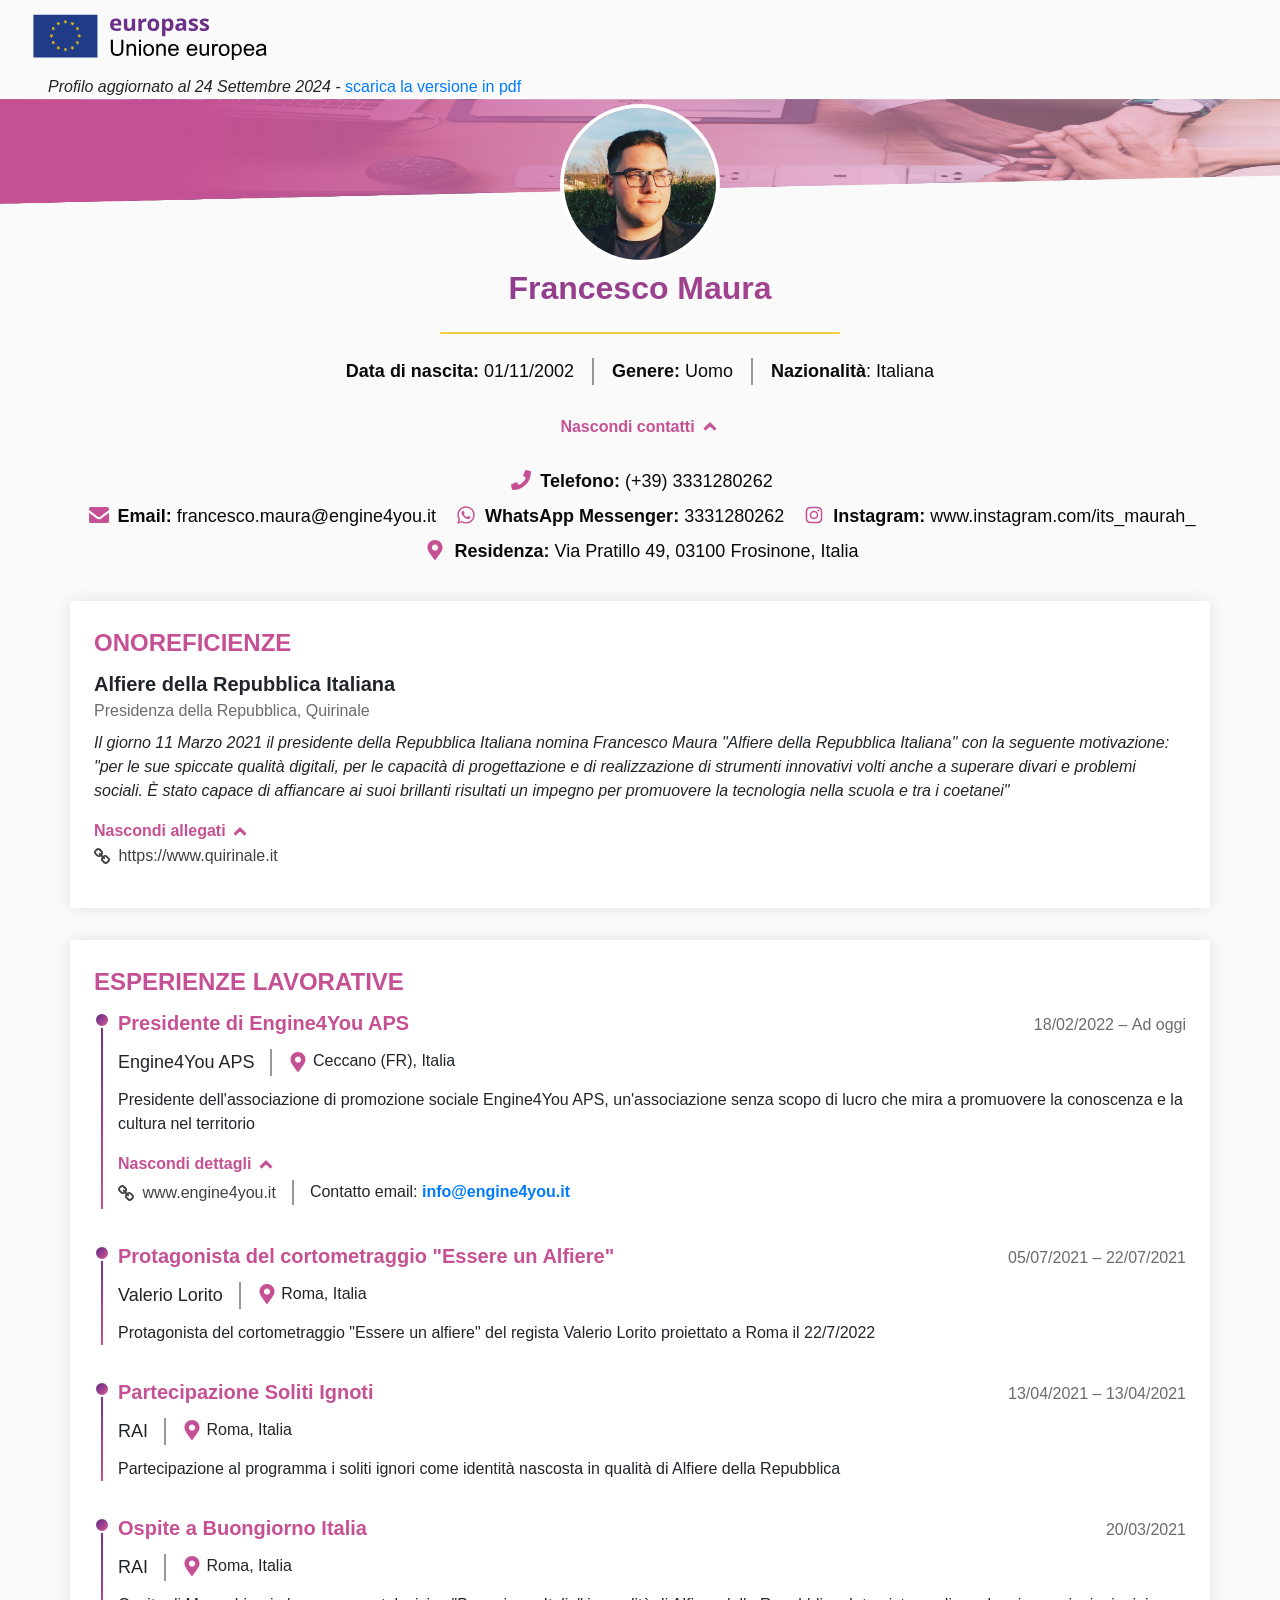
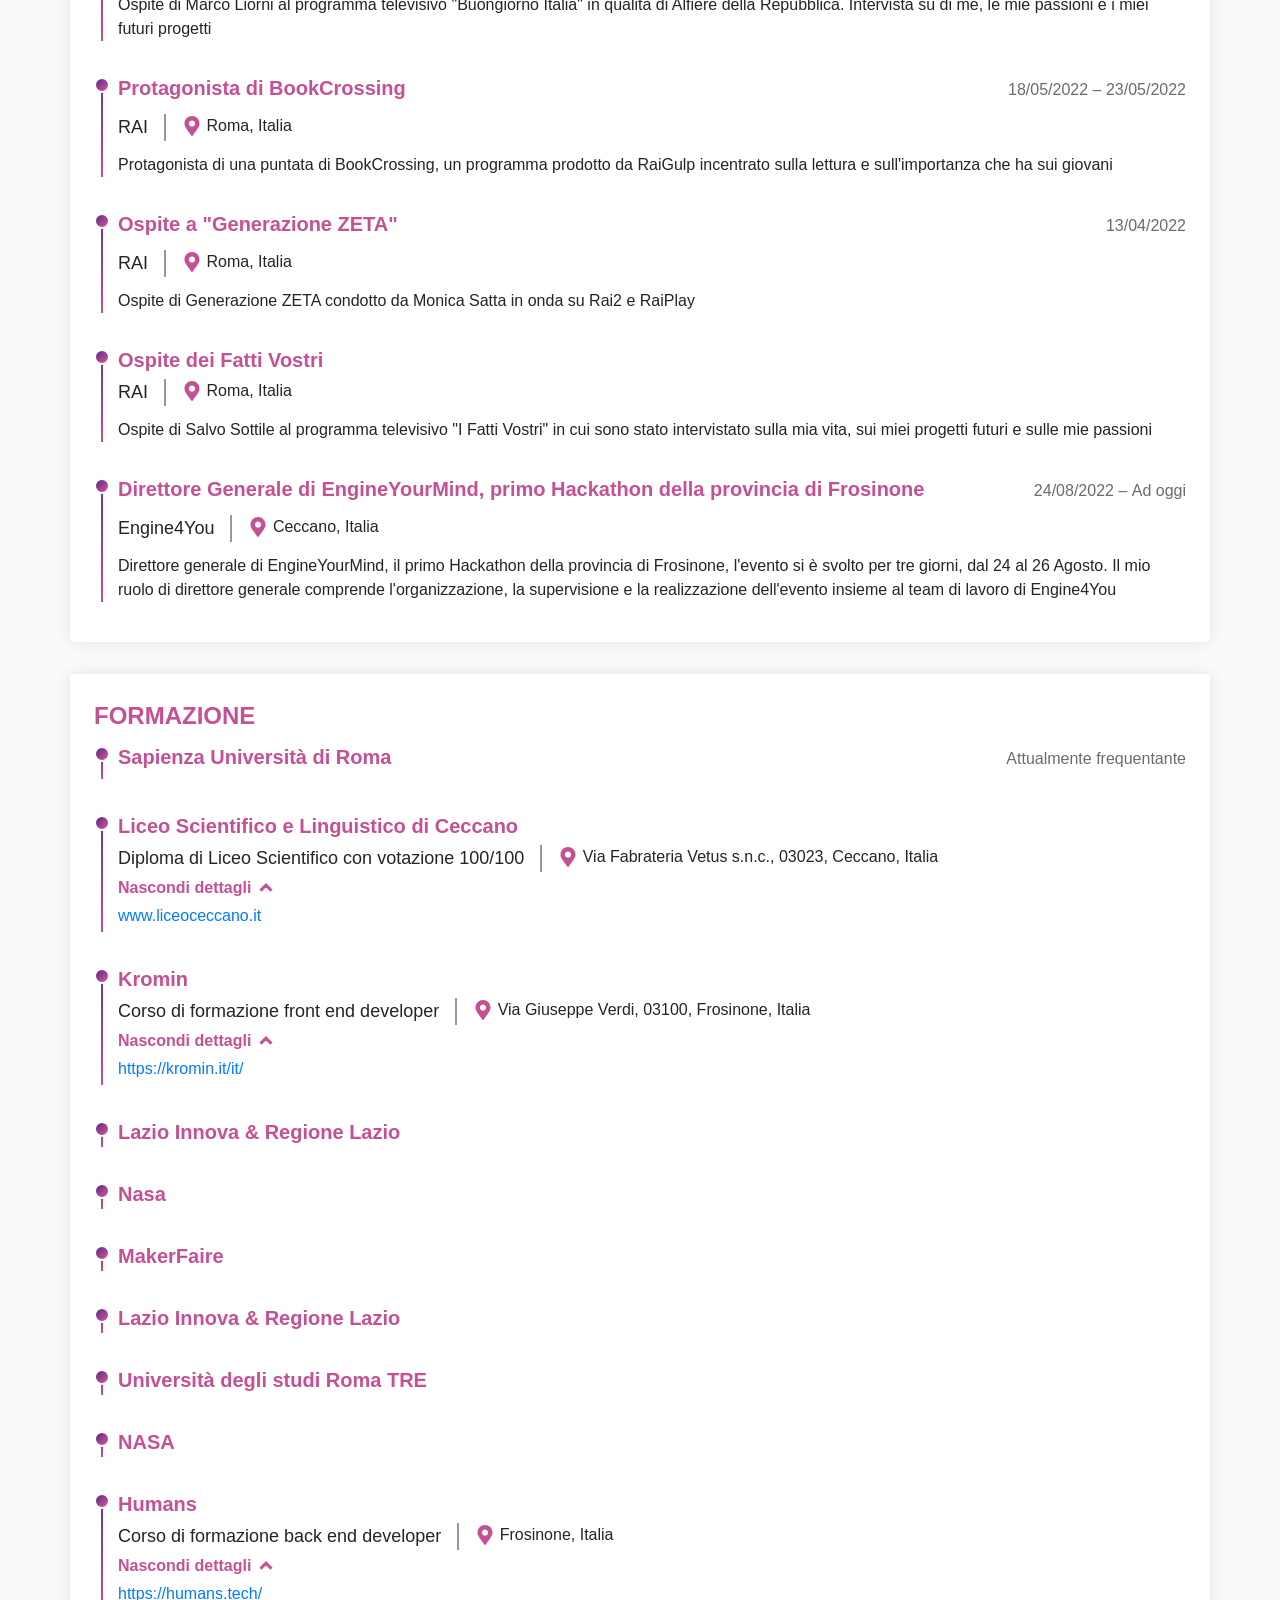
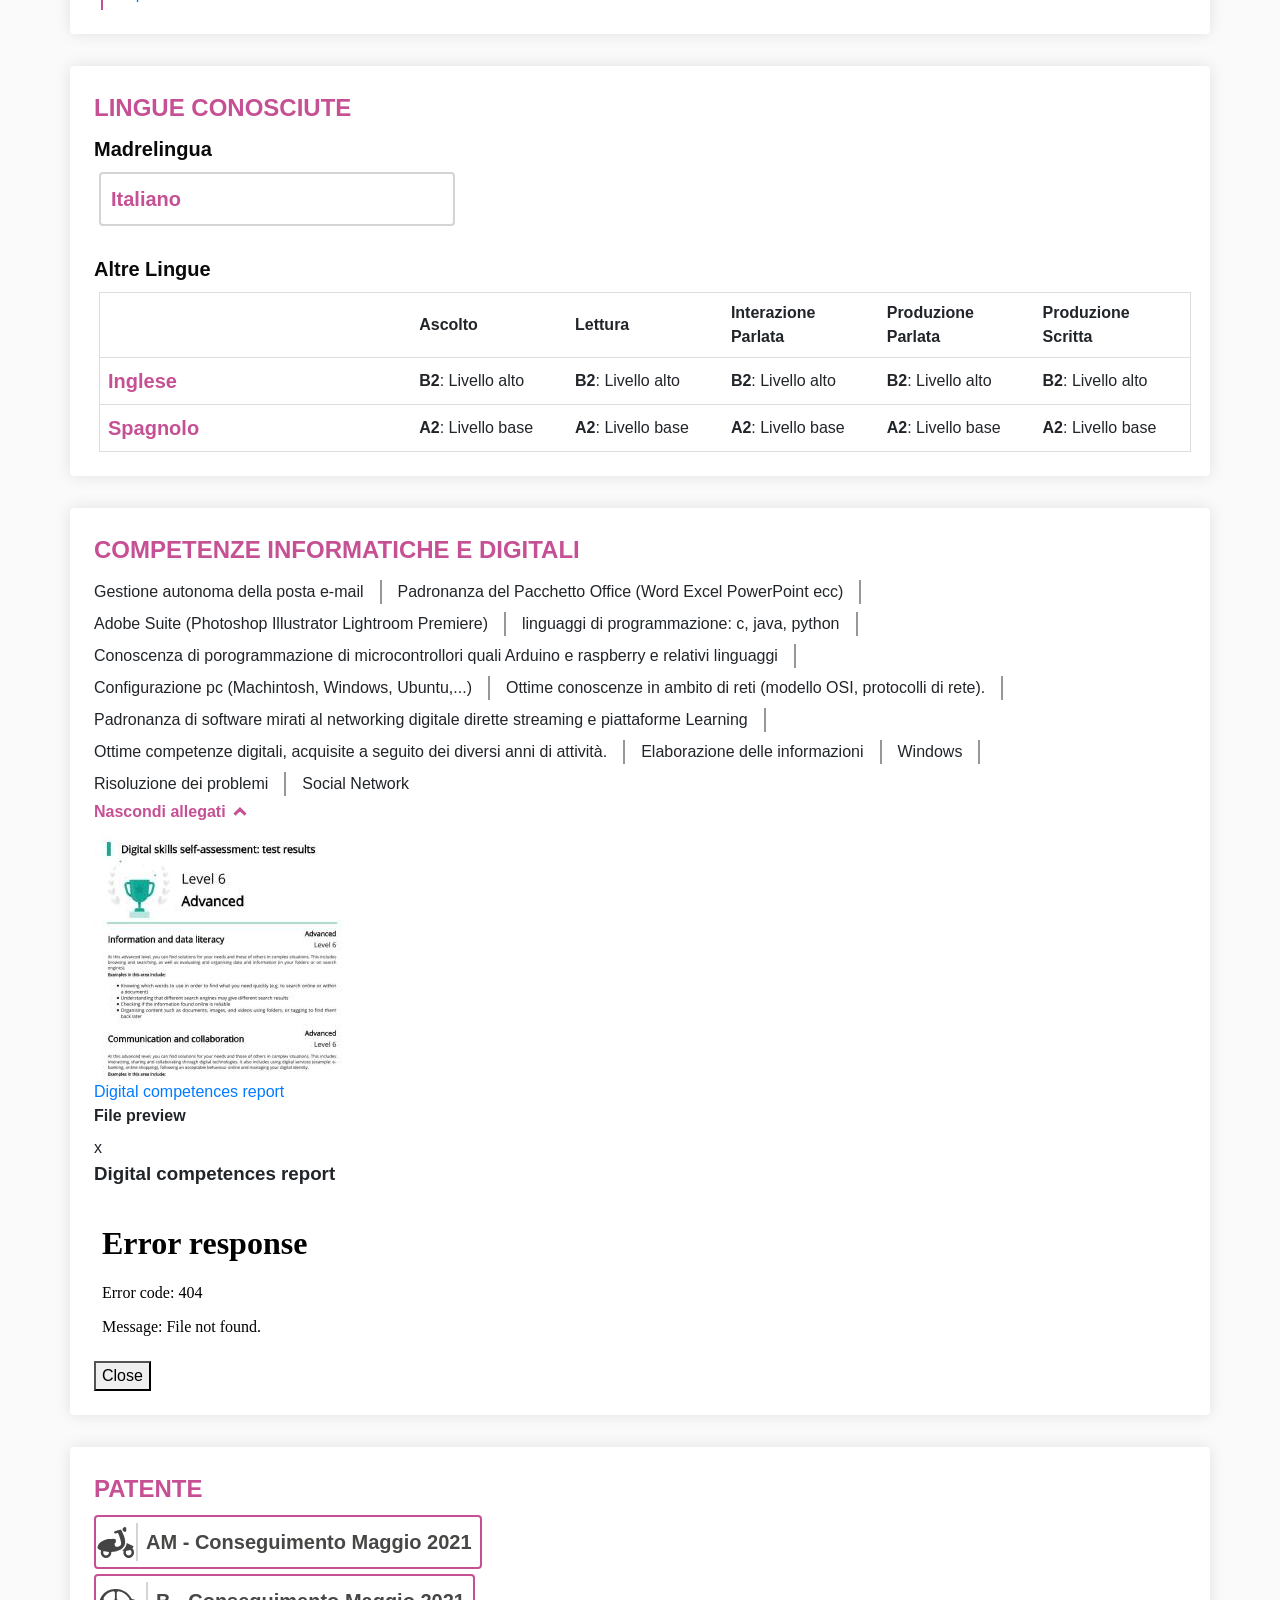
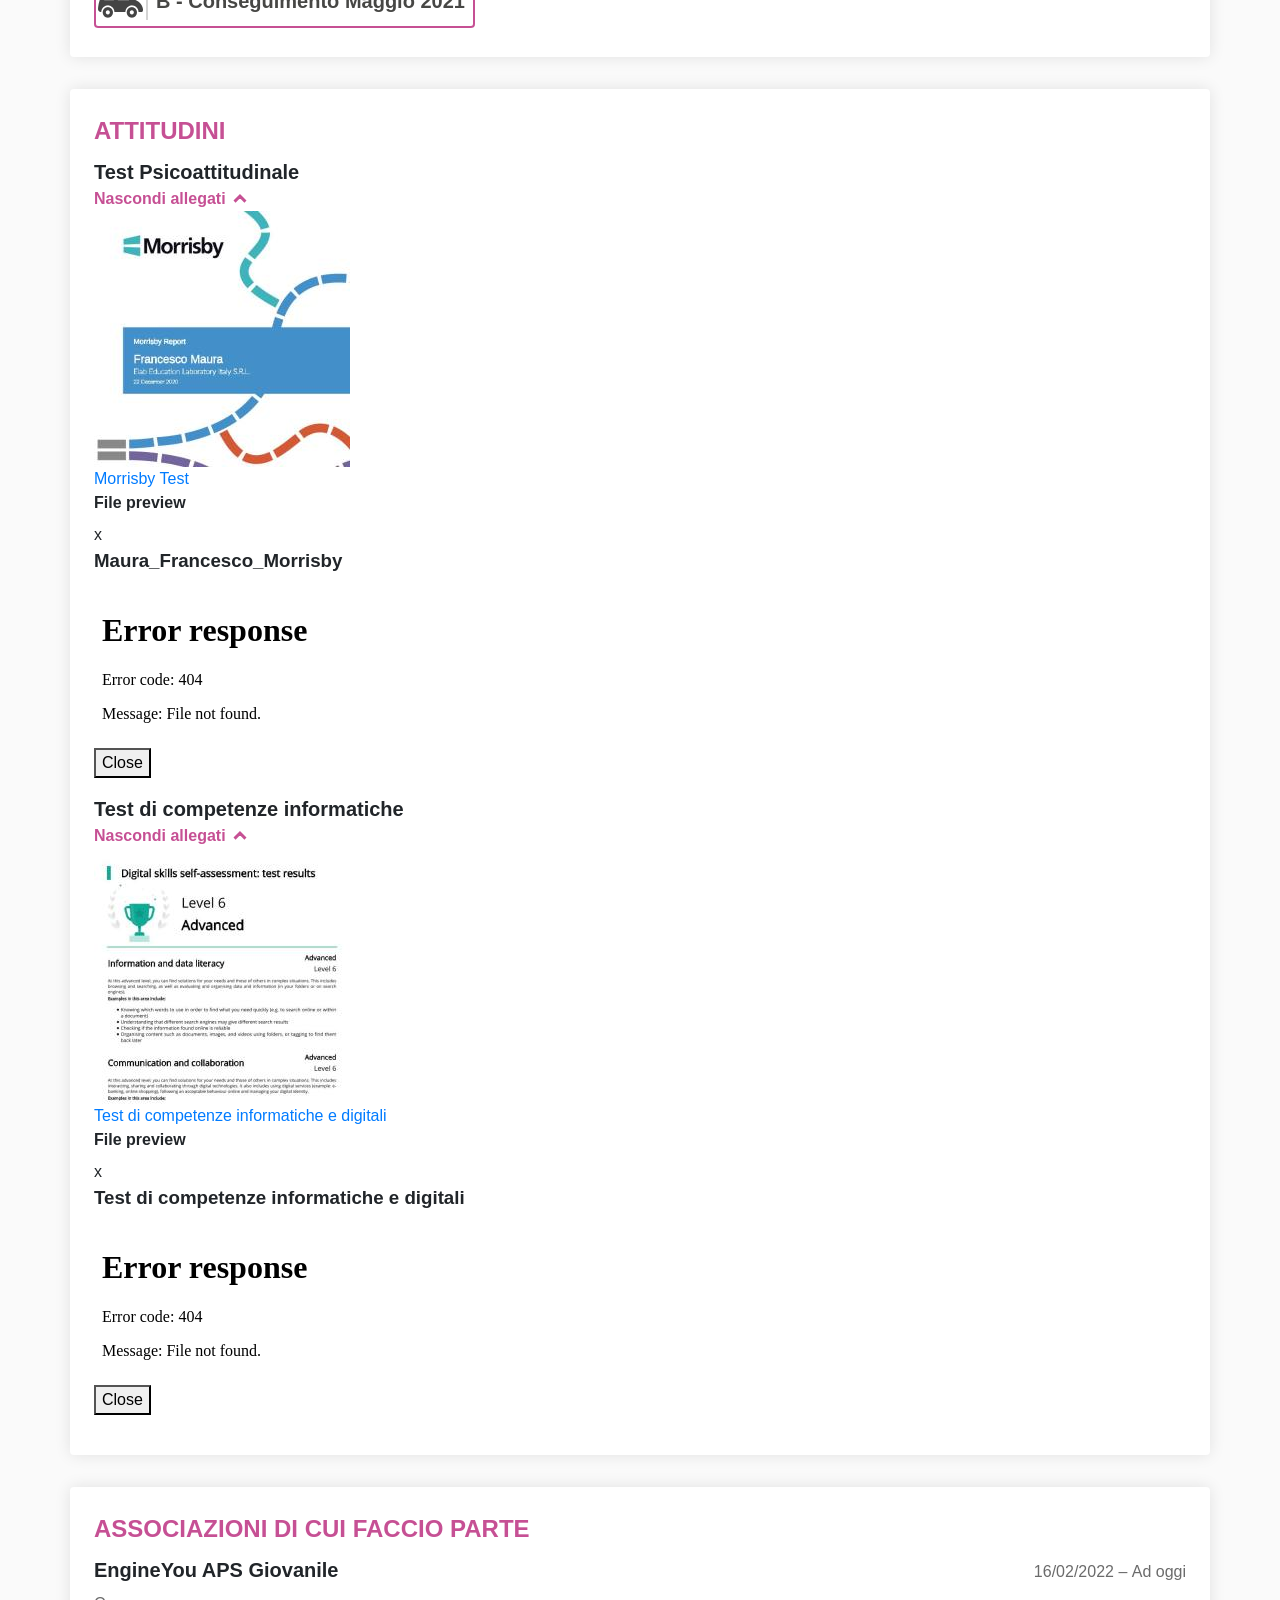
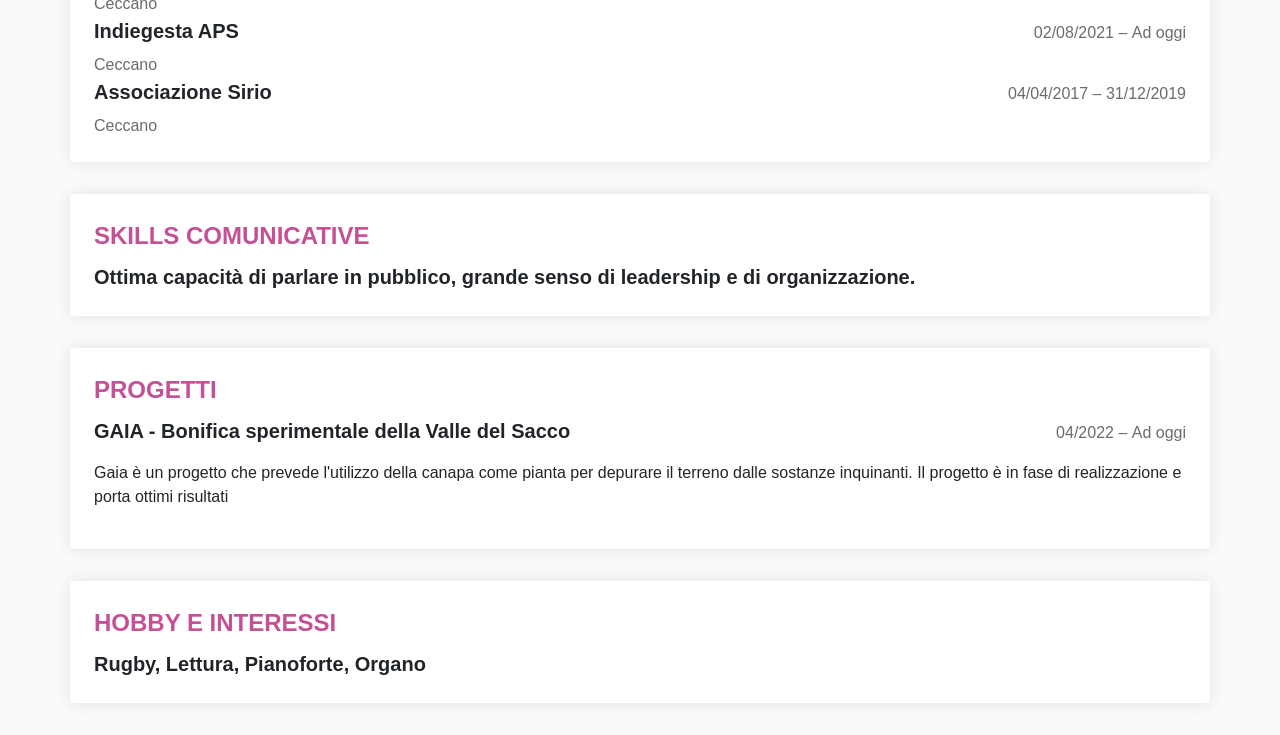
==== cv_web.html @ 8bc5dbc3 "aggiunte del CV versione web" ====
<!DOCTYPE html><html><head><meta charset="utf-8"><meta name="download_date" content="2024-09-24T14:46:24.742Z"/>
    
    <meta http-equiv="X-UA-Compatible" content="IE=edge">
    <meta http-equiv="Content-Type" content="text/html; charset=UTF-8">
    <meta name="viewport" content="width=device-width, initial-scale=1, shrink-to-fit=no">
    <meta name="robots" content="noindex, nofollow">


    <title>Francesco Maura | EU CV</title>
    <style>/*!
 * Bootstrap Reboot v4.3.1 (https://getbootstrap.com/)
 * Copyright 2011-2019 The Bootstrap Authors
 * Copyright 2011-2019 Twitter, Inc.
 * Licensed under MIT (https://github.com/twbs/bootstrap/blob/master/LICENSE)
 * Forked from Normalize.css, licensed MIT (https://github.com/necolas/normalize.css/blob/master/LICENSE.md)
 */
*,
*::before,
*::after {
    box-sizing: border-box;
}

html {
    font-family: sans-serif;
    line-height: 1.15;
    -webkit-text-size-adjust: 100%;
    -webkit-tap-highlight-color: rgba(0, 0, 0, 0);
}

article, aside, figcaption, figure, footer, header, hgroup, main, nav, section {
    display: block;
}

body {
    margin: 0;
    font-family: Arial, sans-serif, "Apple Color Emoji", "Segoe UI Emoji", "Segoe UI Symbol", "Noto Color Emoji";
    font-size: 1rem;
    font-weight: 400;
    line-height: 1.5;
    color: #212529;
    text-align: left;

    background-color:#fafafa;
}

[tabindex="-1"]:focus {
    outline: 0 !important;
}

hr {
    box-sizing: content-box;
    height: 0;
    overflow: visible;
}

h1, h2, h3, h4, h5, h6 {
    margin-top: 0;
    margin-bottom: 0.5rem;
}

p {
    margin-top: 0;
    margin-bottom: 1rem;
}

abbr[title],
abbr[data-original-title] {
    text-decoration: underline;
    -webkit-text-decoration: underline dotted;
    text-decoration: underline dotted;
    cursor: help;
    border-bottom: 0;
    -webkit-text-decoration-skip-ink: none;
    text-decoration-skip-ink: none;
}

address {
    margin-bottom: 1rem;
    font-style: normal;
    line-height: inherit;
}

ol,
ul,
dl {
    margin-top: 0;
    margin-bottom: 1rem;
    list-style-position:inside;
}

ol ol,
ul ul,
ol ul,
ul ol {
    margin-bottom: 0;
}

dt {
    font-weight: 700;
}

dd {
    margin-bottom: .5rem;
    margin-left: 0;
}

blockquote {
    margin: 0 0 1rem;
}

b,
strong {
    font-weight: bolder;
}

small {
    font-size: 80%;
}

sub,
sup {
    position: relative;
    font-size: 75%;
    line-height: 0;
    vertical-align: baseline;
}

sub {
    bottom: -.25em;
}

sup {
    top: -.5em;
}

a {
    color: #007bff;
    text-decoration: none;
    background-color: transparent;
}

a:hover {
    color: #0056b3;
    text-decoration: underline;
}

a:not([href]):not([tabindex]) {
    color: inherit;
    text-decoration: none;
}

a:not([href]):not([tabindex]):hover, a:not([href]):not([tabindex]):focus {
    color: inherit;
    text-decoration: none;
}

a:not([href]):not([tabindex]):focus {
    outline: 0;
}

pre,
code,
kbd,
samp {
    font-family: SFMono-Regular, Menlo, Monaco, Consolas, "Liberation Mono", "Courier New", monospace;
    font-size: 1em;
}

pre {
    margin-top: 0;
    margin-bottom: 1rem;
    overflow: auto;
}

figure {
    margin: 0 0 1rem;
}

img {
    vertical-align: middle;
    border-style: none;
}

svg {
    overflow: hidden;
    vertical-align: middle;
}

table {
    border-collapse: collapse;
}

caption {
    padding-top: 0.75rem;
    padding-bottom: 0.75rem;
    color: #6c757d;
    text-align: left;
    caption-side: bottom;
}

th {
    text-align: inherit;
}

label {
    display: inline-block;
    margin-bottom: 0.5rem;
}

button {
    border-radius: 0;
}

button:focus {
    outline: 1px dotted;
    outline: 5px auto -webkit-focus-ring-color;
}

input,
button,
select,
optgroup,
textarea {
    margin: 0;
    font-family: inherit;
    font-size: inherit;
    line-height: inherit;
}

button,
input {
    overflow: visible;
}

button,
select {
    text-transform: none;
}

select {
    word-wrap: normal;
}

button,
[type="button"],
[type="reset"],
[type="submit"] {
    -webkit-appearance: button;
}

button:not(:disabled),
[type="button"]:not(:disabled),
[type="reset"]:not(:disabled),
[type="submit"]:not(:disabled) {
    cursor: pointer;
}

button::-moz-focus-inner,
[type="button"]::-moz-focus-inner,
[type="reset"]::-moz-focus-inner,
[type="submit"]::-moz-focus-inner {
    padding: 0;
    border-style: none;
}

input[type="radio"],
input[type="checkbox"] {
    box-sizing: border-box;
    padding: 0;
}

input[type="date"],
input[type="time"],
input[type="datetime-local"],
input[type="month"] {
    -webkit-appearance: listbox;
}

textarea {
    overflow: auto;
    resize: vertical;
}

fieldset {
    min-width: 0;
    padding: 0;
    margin: 0;
    border: 0;
}

legend {
    display: block;
    width: 100%;
    max-width: 100%;
    padding: 0;
    margin-bottom: .5rem;
    font-size: 1.5rem;
    line-height: inherit;
    color: inherit;
    white-space: normal;
}

progress {
    vertical-align: baseline;
}

[type="number"]::-webkit-inner-spin-button,
[type="number"]::-webkit-outer-spin-button {
    height: auto;
}

[type="search"] {
    outline-offset: -2px;
    -webkit-appearance: none;
}

[type="search"]::-webkit-search-decoration {
    -webkit-appearance: none;
}

::-webkit-file-upload-button {
    font: inherit;
    -webkit-appearance: button;
}

output {
    display: inline-block;
}

summary {
    display: list-item;
    cursor: pointer;
}

template {
    display: none;
}

[hidden] {
    display: none !important;
}
/*# sourceMappingURL=bootstrap-reboot.css.map */
</style>
    <style>.italic {
    font-style: italic;
}

.logo-ue {
    display: block;
    height: 75px;
    width: 295px;
    margin-left: -30px;
    background-repeat: no-repeat;
    background-image: url("[data-uri]");
}

.logo-ue-bg {
    background-image: url("[data-uri]");
}

.logo-ue-cs {
    background-image: url("[data-uri]");
}

.logo-ue-da {
    background-image: url("[data-uri]");
}

.logo-ue-de {
    background-image: url("[data-uri]");
}

.logo-ue-el {
    background-image: url("[data-uri]");
}

.logo-ue-en {
    background-image: url("[data-uri]");
}

.logo-ue-es {
    background-image: url("[data-uri]");
}

.logo-ue-et {
    background-image: url("[data-uri]");
}

.logo-ue-fi {
    background-image: url("[data-uri]");
}

.logo-ue-fr {
    background-image: url("[data-uri]");
}

.logo-ue-ga {
    background-image: url("[data-uri]");
}

.logo-ue-hr {
    background-image: url("[data-uri]");
}

.logo-ue-hu {
    background-image: url("[data-uri]");
}

.logo-ue-is {
    background-image: url("[data-uri]");
}

.logo-ue-it {
    background-image: url("[data-uri]");
}

.logo-ue-lt {
    background-image: url("[data-uri]");
}

.logo-ue-lv {
    background-image: url("[data-uri]");
}

.logo-ue-mk {
    background-image: url("[data-uri]");
}

.logo-ue-mt {
    background-image: url("[data-uri]");
}

.logo-ue-nl {
    background-image: url("[data-uri]");
}

.logo-ue-no {
    background-image: url("[data-uri]");
}

.logo-ue-pl {
    background-image: url("[data-uri]");
}

.logo-ue-pt {
    background-image: url("[data-uri]");
}

.logo-ue-ro {
    background-image: url("[data-uri]");
}

.logo-ue-sr {
    background-image: url("[data-uri]");
}

.logo-ue-sk {
    background-image: url("[data-uri]");
}

.logo-ue-sl {
    background-image: url("[data-uri]");
}

.logo-ue-sv {
    background-image: url("[data-uri]");
}

.logo-ue-tr {
    background-image: url("[data-uri]");
}

.logo-ue-uk {
    background-image: url("[data-uri]");
}

.logo-ue-me {
    background-image: url("[data-uri]");
}
</style>
    <style>@import "https://europa.eu/europass/eportfolio/api/eprofile/static/share-profile/css/grid.css";
@import "https://europa.eu/europass/eportfolio/api/eprofile/static/share-profile/css/buttons.css";
@import "https://europa.eu/europass/eportfolio/api/eprofile/static/share-profile/css/media.css";
@import "https://europa.eu/europass/eportfolio/api/eprofile/static/share-profile/css/modal.css";


:root {
    --var-color-primary: #214493;
    --var-color-secondary: #108b98;
}

.content {
    max-width: 1170px;
    padding-top: 1.25rem;
    background-color: #fafafa;
    padding-right: 15px;
    padding-left: 15px;
    margin-right: auto;
    margin-left: auto;
    font-size: var(--font-xs);
}

hr {
    margin: 1rem 0;
    border: 0;
    border-top: 2px solid #d4d4d4;
}

.break-word {
    word-break: break-word !important;
    overflow-wrap: break-word;
}

h3.title {
    color: #108b98;
}

h5.title {
    color: #0A0A0A;
    font-size: 16px;
    margin-top: 0.5rem;
}

/*------------------------------------*\
    #BLOCK GRID
\*------------------------------------*/
.block-grid > * {
    margin-bottom: 1rem;
}

@media screen and (min-width: 64em){
    .block-grid {
        display: flex;
        flex-wrap: wrap;
    }

    .block-grid > * {
        margin-bottom: 0;
        width: calc(100% / 3 - .5rem);
    }
}

/*------------------------------------*\
    #SECTION
\*------------------------------------*/
.section {
    background-color: #fff;
    padding: 1.5rem;
    box-shadow: 0 0 1rem rgba(0, 0, 0, .1);
    border-radius: .25rem;
    margin: 2rem 0;
}

.section__title {
    color: #214493;
    text-transform: uppercase;
    font-size: var(--font-lg);
}

.section__subtitle {
    font-size: var(--font-md);
    color: #0a0a0a;
}

/*------------------------------------*\
    #HEADER
\*------------------------------------*/
.header {
    color: #0a0a0a;
    text-align: center;
    position: relative;
    padding-top: 2.5rem;
    font-size: var(--font-sm);
}

.header-avatar {
    width: 10rem;
    height: 10rem;
    margin: .5rem auto;
    overflow: hidden;
    border-radius: 50%;
    border: .25rem solid #fff;

    position: absolute;
    left: 50%;
    transform: translate(-50%, -8rem);
    top: 0;
    z-index: 15;
}

@media (max-width: 575.98px) {
    .header-avatar {
        width: 7rem;
        height: 7rem;
        transform: translate(-50%, -4rem);
    }
}

.header-avatar__pic {
    width: 100%;
    height: auto;
}

.text-primary .none {
    color: #214493 !important;
}

.header-title {
    color: #214493;
    text-align: center;
    font-size: var(--font-xl);
    margin-bottom: 0;
}

.header__quotes {
    font-weight: bold;
    font-size: var(--font-lg);
    color: #3c3c3c;
}

.header-title--gradient .header-title__name {
    display: inline-block;
    max-width: 100%;
}

.none-gradient {
    background: -moz-linear-gradient(-45deg, #214493 0%, #108b98 100%);
    background: -webkit-linear-gradient(-45deg, #214493 0%, #108b98 100%);
    background: linear-gradient(135deg, #214493 0%, #108b98 100%);
    -webkit-background-clip: text;
    -webkit-text-fill-color: transparent;
}

.dark-blue-gradient, .regular-blue-gradient {
    background: -moz-linear-gradient(-45deg, #214493 0%, #4d9acb 100%);
    background: -webkit-linear-gradient(-45deg, #214493 0%, #4d9acb 100%);
    background: linear-gradient(135deg, #214493 0%, #4d9acb 100%);
    -webkit-background-clip: text;
    -webkit-text-fill-color: transparent;
}

.dark-green-gradient, .darker-green-gradient {
    background: -moz-linear-gradient(-45deg, #0d5942 0%, #3b9e80 100%);
    background: -webkit-linear-gradient(-45deg, #0d5942 0%, #3b9e80 100%);
    background: linear-gradient(135deg, #0d5942 0%, #3b9e80 100%);
    -webkit-background-clip: text;
    -webkit-text-fill-color: transparent;
}

.dark-purple-gradient, .regular-purple-gradient {
    background: -moz-linear-gradient(-45deg, #6c3088 0%, #c65094 100%);
    background: -webkit-linear-gradient(-45deg, #6c3088 0%, #c65094 100%);
    background: linear-gradient(135deg, #6c3088 0%, #c65094 100%);
    -webkit-background-clip: text;
    -webkit-text-fill-color: transparent;
}

@media all and (-ms-high-contrast: none), (-ms-high-contrast: active) {
    .header-title--gradient .header-title__name {
        background: -ms-linear-gradient(-45deg, #214493 0%, #108b98 100%);
        background: none;
    }
}

.header__separator {
    border: 0;
    border-top: 2px solid #f8cb46;
    max-width: 25rem;
    margin: 1.25rem auto;
}

.header__description {
    margin: 1.25rem 0;
    text-align: left;
}

/*------------------------------------*\
    #INLINE LIST
\*------------------------------------*/
.infos-list {
    list-style-type: none;
    margin: 1.5rem 0;
    padding-left: 0;
    display: flex;
    flex-wrap: wrap;
    justify-content: center;
}

.infos-list__item {
    margin: .25rem .5rem;
}

.infos-list__item--full {
    width: 100%;
}

.infos-list .icon {
    margin: 0 .25rem;
    margin-top: -.25rem;
}

.infos-list a {
    color: #0a0a0a;
}

/*------------------------------------*\
    #INLINE LIST
\*------------------------------------*/
.inline-list {
    list-style-type: none;
    margin: 0;
    padding-left: 0;
    display: flex;
    flex-wrap: wrap;
}

.inline-list--center {
    justify-content: center;
}

.inline-list__item {
    margin: .25rem 1em .25rem 0;
    border-right: 2px solid #979797;
    padding-right: 1em;
}

.inline-list__item + .inline-list__item {
    border-left: none;
    padding-left: 0;
    margin-left: 0;
}

.inline-list__item:last-child {
    border-right: none;
    padding-right: 0;
    margin-right: 0;
}

.inline-list__item.inline-list__item--full {
    width: 100%;
    border-left: 0;
    margin-left: 0;
    padding-left: 0;
}

.inline-list__item--full + .inline-list__item {
    border-left: 0;
    margin-left: 0;
    padding-left: 0;
}

/*------------------------------------*\
    #SECTION
\*------------------------------------*/
.experience--bordered {
    border-radius: .25rem;
    border: .125rem solid #d4d4d4;
    padding: .625rem;
    margin-left: 5px;
}

.experience__title-container {
    display: flex;
    flex-flow: row wrap;
    justify-content: space-between;
    align-items: baseline;
}

.experience__title {
    font-size: var(--font-md);
    margin-bottom: 0;
}

.experience__title--color {
    color: #108b98;
}

.experience__subtitle {
    font-weight: normal;
    font-size: var(--font-sm);
    margin-bottom: 0;
}

.experience__metas {
    font-size: var(--font-xs);
    color: #6b6b6b;
    margin-bottom: 0rem;
}

.experience__desc:not(:last-child) {
    margin-bottom: 1rem;
}

/* As timeline */
.experience--timeline {
    padding-left: 1.5rem;
    position: relative;
}

.experience--timeline + .experience--timeline {
    margin-top: 2rem;
}

/* To have a line without break on the left 
.experience--timeline + .experience--timeline::before {
    top: -2.25rem;
}*/

.experience--timeline::before {
    content: '';
    position: absolute;
    top: .25rem;
    left: .5rem;
    bottom: 0;
    width: 2px;
    transform: translateX(-50%);
    background: #214493;
    background: -moz-linear-gradient(-45deg,  #214493 0%, #108b98 100%);
    background: -webkit-linear-gradient(-45deg,  #214493 0%, #108b98 100%);
    background: linear-gradient(135deg,  #214493 0%, #108b98 100%);
}

.dark-blue-timeline::before, .regular-blue-timeline::before {
    background: #214493;
    background: -moz-linear-gradient(-45deg,  #214493 0%, #4d9acb 100%);
    background: -webkit-linear-gradient(-45deg,  #214493 0%, #4d9acb 100%);
    background: linear-gradient(135deg,  #214493 0%, #4d9acb 100%);
}

.darker-green-timeline::before, .dark-green-timeline::before {
    background: #0d5942;
    background: -moz-linear-gradient(-45deg,  #0d5942 0%, #3b9e80 100%);
    background: -webkit-linear-gradient(-45deg,  #0d5942 0%, #3b9e80 100%);
    background: linear-gradient(135deg,  #0d5942 0%, #3b9e80 100%);
}

.dark-purple-timeline::before, .regular-purple-timeline::before {
    background: #6c3088;
    background: -moz-linear-gradient(-45deg,  #6c3088 0%, #c65094 100%);
    background: -webkit-linear-gradient(-45deg,  #6c3088 0%, #c65094 100%);
    background: linear-gradient(135deg,  #6c3088 0%, #c65094 100%);
}

.experience--timeline::after {
    content: '';
    position: absolute;
    top: .25rem;
    left: 0;
    width: 1rem;
    height: 1rem;
    border-radius: 50%;
    border: 2px solid #fff;
    background: #214493;
    background: -moz-linear-gradient(-45deg,  #214493 0%, #214493 15%, #108b98 85%, #108b98 100%);
    background: -webkit-linear-gradient(-45deg,  #214493 0%, #214493 15%, #108b98 85%, #108b98 100%);
    background: linear-gradient(135deg,  #214493 0%,#214493 15%, #108b98 85%, #108b98 100%);
}

.dark-blue-timeline::after, .regular-blue-timeline::after {
    background: #214493;
    background: -moz-linear-gradient(-45deg,  #214493 0%, #214493 15%, #4d9acb 85%, #4d9acb 100%);
    background: -webkit-linear-gradient(-45deg,  #214493 0%, #214493 15%, #4d9acb 85%, #4d9acb 100%);
    background: linear-gradient(135deg,  #214493 0%, #214493 15%, #4d9acb 85%, #4d9acb 100%);
}

.darker-green-timeline::after, .dark-green-timeline::after {
    background: #0d5942;
    background: -moz-linear-gradient(-45deg,  #0d5942 0%, #0d5942 15%, #3b9e80 85%, #3b9e80 100%);
    background: -webkit-linear-gradient(-45deg,  #0d5942 0%, #0d5942 15%, #3b9e80 85%, #3b9e80 100%);
    background: linear-gradient(135deg,  #0d5942 0%, #0d5942 15%, #3b9e80 85%, #3b9e80 100%);
}

.dark-purple-timeline::after, .regular-purple-timeline::after {
    background: #6c3088;
    background: -moz-linear-gradient(-45deg,  #6c3088 0%, #6c3088 15%, #c65094 85%, #c65094 100%);
    background: -webkit-linear-gradient(-45deg,  #6c3088 0%, #6c3088 15%, #c65094 85%, #c65094 100%);
    background: linear-gradient(135deg,  #6c3088 0%, #6c3088 15%, #c65094 85%, #c65094 100%);
}

/*------------------------------------*\
    #LINK
\*------------------------------------*/
.inactive-link {
    pointer-events: none;
    cursor: default;
}

/*------------------------------------*\
    #STANDALONE LINK
\*------------------------------------*/
.standalone-link {
    display: inline-block;
    color: #404040;
}

.standalone-link span {
    vertical-align: middle;
    padding-left: .25rem;
}

.standalone-link:hover,
.standalone-link:focus {
    text-decoration: none;
    color: #214493;
}

.standalone-link:hover span,
.standalone-link:focus span {
    text-decoration: underline;
}

/*------------------------------------*\
    #ICON
\*------------------------------------*/
.icon {
    display: inline-block;
    width: 1em;
    height: 1em;
    stroke-width: 0;
    stroke: currentColor;
    fill: currentColor;
}

.icon--primary {
    fill: #214493;
}

.dark-blue {
    fill: #214493;
    color: #214493;
}

.regular-blue {
    fill: #4d9acb;
    color: #4d9acb;
}

.darker-green {
    fill: #0d5942;
    color: #0d5942;
}

.dark-green {
    fill: #3b9e80;
    color: #3b9e80;
}

.dark-purple {
    fill: #6c3088;
    color: #6c3088;
}

.regular-purple {
    fill: #c65094;
    color: #c65094;
}

.dark-blue-bg {
    background: #214493;
    background-color: #214493;
}

.regular-blue-bg {
    background: #4d9acb;
    background-color: #4d9acb;
}

.darker-green-bg {
    background: #0d5942;
    background-color: #0d5942;
}

.dark-green-bg {
    background: #3b9e80;
    background-color: #3b9e80;
}

.dark-purple-bg {
    background: #6c3088;
    background-color: #6c3088;
}

.regular-purple-bg {
    background: #c65094;
    background-color: #c65094;
}

.icon--md {
    width: 1.25rem;
    height: 1.25rem;
}

/*------------------------------------*\
    #DRIVING LICENCE
\*------------------------------------*/
.driving-licence {
    border: .125rem solid #24597b;
    border-radius: .25rem;
    display: inline-flex;
    align-items: center;
    min-width: 8rem;
    margin-right: .5rem;
}

.driving-licence.dark-blue-border {
    border: .125rem solid #214493;
}

.driving-licence.regular-blue-border {
    border: .125rem solid #4d9acb;
}

.driving-licence.darker-green-border {
    border: .125rem solid #0d5942;
}

.driving-licence.dark-green-border {
    border: .125rem solid #3b9e80;
}

.driving-licence.dark-purple-border {
    border: .125rem solid #6c3088;
}

.driving-licence.regular-purple-border {
    border: .125rem solid #c65094;
}

.driving-licence__icon {
    width: 1.5rem;
    height: 1.5rem;
    margin: 0 .5rem;
    flex: 1;
}

.driving-licence__type {
    display: inline-block;
    padding: .25rem .5rem;
    color: #474745;
    font-weight: bold;
    font-size: var(--font-md);
    border-left: .125rem solid #d4d4d4;
    flex: 1;
    text-align: center;
}

.row-licence{
    display: flex;
    padding-bottom: 5px;
}

.driving-dates-space{
    margin-top: 17px;
    padding-left: 0.75rem;
}
/*------------------------------------*\
    #LANGUAGE SKILLS
\*------------------------------------*/
.horizontal-ruler-separated > div {
    border-bottom: 0.125rem solid #d4d4d4;
    padding-bottom: 0.75rem;
    padding-top: 0.75rem;
}

.horizontal-ruler-separated > div:last-child {
    border-bottom: none;
}

.language-height {
    height: max-content;
}

.language-container {
    display: flex;
    align-items: center;
    justify-content: space-between;
}

.language-attachments-button,
.language-attachments-row-button {
    display: flex;
    color: white;
    padding: 0.2rem 0.6rem;
    border-radius: 0.95rem;
    width: fit-content;
    border: none;
}

.language-attachments-button:focus,
.language-attachments-row-button:focus {
    box-shadow: none;
    outline: none;
    border: none;
}

.attachments-icon .icon--primary {
    fill: #FFFFFF !important;
    color: #FFFFFF !important;
}

.attachments-content {
    display: none;
}

/*------------------------------------*\
    #REPORT BOX
\*------------------------------------*/
.report-box {
    border: 1px solid #bdbdbd;
    border-color: #4d9acb !important;
    clear: both;
}

.report-box a {
    text-decoration: underline;
    color: #007ad9;
}


/*------------------------------------*\
    #COLLAPSE & SCROLL-TOP BUTTONS
\*------------------------------------*/
.button-as-a {
    background: transparent;
    padding: 0;
    border: 0;
    font-weight: 700;
    font-size: 16px;
}
.button-as-a:hover {
    text-decoration: underline;
    text-decoration-color: #214493;
}
.button-as-a:focus {
    outline: none !important;
}
/*------------------------------------*\
    #SCROLL TOP BUTTON
\*------------------------------------*/

#scrollTop {
    margin-bottom: 1rem;
    font-weight: bold;
    padding-bottom: 1rem;
    float: right;
}

#scrollTop .none {
    color: #214493;
}

#scrollTop .icon.chevron-up {
    text-transform: uppercase;
    font-weight: bold;
}

/*------------------------------------*\
    #recommendation
\*------------------------------------*/
.recommendation-name-role-container {
    display: flex;
    flex-flow: row wrap;
    align-items: baseline;
}

.recommendation-role-box {
    color: white;
    padding: 0.1rem 0.5rem;
    border-radius: 0.25rem;
}

.none-bg {
    background-color: #214493;
}

.banner-shape {
    clip-path: polygon(0 0, 100% 0, 100% 63%, 0% 100%);
    object-fit: cover;
}
</style>
    <style>/* Spacing */
.m-0 {
  margin: 0 !important;
}

.m-1 {
  margin: 0.25rem !important;
}

.m-2 {
  margin: 0.5rem !important;
}

.m-3 {
  margin: 1rem !important;
}

.m-4 {
  margin: 1.5rem !important;
}

.m-5 {
  margin: 3rem !important;
}

.m-auto {
  margin: auto !important;
}

.mx-0 {
  margin-right: 0 !important;
  margin-left: 0 !important;
}

.mx-1 {
  margin-right: 0.25rem !important;
  margin-left: 0.25rem !important;
}

.mx-2 {
  margin-right: 0.5rem !important;
  margin-left: 0.5rem !important;
}

.mx-3 {
  margin-right: 1rem !important;
  margin-left: 1rem !important;
}

.mx-4 {
  margin-right: 1.5rem !important;
  margin-left: 1.5rem !important;
}

.mx-5 {
  margin-right: 3rem !important;
  margin-left: 3rem !important;
}

.mx-auto {
  margin-right: auto !important;
  margin-left: auto !important;
}

.my-0 {
  margin-top: 0 !important;
  margin-bottom: 0 !important;
}

.my-1 {
  margin-top: 0.25rem !important;
  margin-bottom: 0.25rem !important;
}

.my-2 {
  margin-top: 0.5rem !important;
  margin-bottom: 0.5rem !important;
}

.my-3 {
  margin-top: 1rem !important;
  margin-bottom: 1rem !important;
}

.my-4 {
  margin-top: 1.5rem !important;
  margin-bottom: 1.5rem !important;
}

.my-5 {
  margin-top: 3rem !important;
  margin-bottom: 3rem !important;
}

.my-auto {
  margin-top: auto !important;
  margin-bottom: auto !important;
}

.mt-0 {
  margin-top: 0 !important;
}

.mt-1 {
  margin-top: 0.25rem !important;
}

.mt-2 {
  margin-top: 0.5rem !important;
}

.mt-3 {
  margin-top: 1rem !important;
}

.mt-4 {
  margin-top: 1.5rem !important;
}

.mt-5 {
  margin-top: 3rem !important;
}

.mt-auto {
  margin-top: auto !important;
}

.mr-0 {
  margin-right: 0 !important;
}

.mr-1 {
  margin-right: 0.25rem !important;
}

.mr-2 {
  margin-right: 0.5rem !important;
}

.mr-3 {
  margin-right: 1rem !important;
}

.mr-4 {
  margin-right: 1.5rem !important;
}

.mr-5 {
  margin-right: 3rem !important;
}

.mr-auto {
  margin-right: auto !important;
}

.mb-0 {
  margin-bottom: 0 !important;
}

.mb-1 {
  margin-bottom: 0.25rem !important;
}

.mb-2 {
  margin-bottom: 0.5rem !important;
}

.mb-3 {
  margin-bottom: 1rem !important;
}

.mb-4 {
  margin-bottom: 1.5rem !important;
}

.mb-5 {
  margin-bottom: 3rem !important;
}

.mb-auto {
  margin-bottom: auto !important;
}

.ml-0 {
  margin-left: 0 !important;
}

.ml-1 {
  margin-left: 0.25rem !important;
}

.ml-2 {
  margin-left: 0.5rem !important;
}

.ml-3 {
  margin-left: 1rem !important;
}

.ml-4 {
  margin-left: 1.5rem !important;
}

.ml-5 {
  margin-left: 3rem !important;
}

.ml-auto {
  margin-left: auto !important;
}

.m-n1 {
  margin: -0.25rem !important;
}

.m-n2 {
  margin: -0.5rem !important;
}

.m-n3 {
  margin: -1rem !important;
}

.m-n4 {
  margin: -1.5rem !important;
}

.m-n5 {
  margin: -3rem !important;
}

.mx-n1 {
  margin-right: -0.25rem !important;
  margin-left: -0.25rem !important;
}

.mx-n2 {
  margin-right: -0.5rem !important;
  margin-left: -0.5rem !important;
}

.mx-n3 {
  margin-right: -1rem !important;
  margin-left: -1rem !important;
}

.mx-n4 {
  margin-right: -1.5rem !important;
  margin-left: -1.5rem !important;
}

.mx-n5 {
  margin-right: -3rem !important;
  margin-left: -3rem !important;
}

.my-n1 {
  margin-top: -0.25rem !important;
  margin-bottom: -0.25rem !important;
}

.my-n2 {
  margin-top: -0.5rem !important;
  margin-bottom: -0.5rem !important;
}

.my-n3 {
  margin-top: -1rem !important;
  margin-bottom: -1rem !important;
}

.my-n4 {
  margin-top: -1.5rem !important;
  margin-bottom: -1.5rem !important;
}

.my-n5 {
  margin-top: -3rem !important;
  margin-bottom: -3rem !important;
}

.mt-n1 {
  margin-top: -0.25rem !important;
}

.mt-n2 {
  margin-top: -0.5rem !important;
}

.mt-n3 {
  margin-top: -1rem !important;
}

.mt-n4 {
  margin-top: -1.5rem !important;
}

.mt-n5 {
  margin-top: -3rem !important;
}

.mr-n1 {
  margin-right: -0.25rem !important;
}

.mr-n2 {
  margin-right: -0.5rem !important;
}

.mr-n3 {
  margin-right: -1rem !important;
}

.mr-n4 {
  margin-right: -1.5rem !important;
}

.mr-n5 {
  margin-right: -3rem !important;
}

.mb-n1 {
  margin-bottom: -0.25rem !important;
}

.mb-n2 {
  margin-bottom: -0.5rem !important;
}

.mb-n3 {
  margin-bottom: -1rem !important;
}

.mb-n4 {
  margin-bottom: -1.5rem !important;
}

.mb-n5 {
  margin-bottom: -3rem !important;
}

.ml-n1 {
  margin-left: -0.25rem !important;
}

.ml-n2 {
  margin-left: -0.5rem !important;
}

.ml-n3 {
  margin-left: -1rem !important;
}

.ml-n4 {
  margin-left: -1.5rem !important;
}

.ml-n5 {
  margin-left: -3rem !important;
}

.p-0 {
  padding: 0 !important;
}

.p-1 {
  padding: 0.25rem !important;
}

.p-2 {
  padding: 0.5rem !important;
}

.p-3 {
  padding: 1rem !important;
}

.p-4 {
  padding: 1.5rem !important;
}

.p-5 {
  padding: 3rem !important;
}

.px-0 {
  padding-right: 0 !important;
  padding-left: 0 !important;
}

.px-1 {
  padding-right: 0.25rem !important;
  padding-left: 0.25rem !important;
}

.px-2 {
  padding-right: 0.5rem !important;
  padding-left: 0.5rem !important;
}

.px-3 {
  padding-right: 1rem !important;
  padding-left: 1rem !important;
}

.px-4 {
  padding-right: 1.5rem !important;
  padding-left: 1.5rem !important;
}

.px-5 {
  padding-right: 3rem !important;
  padding-left: 3rem !important;
}

.py-0 {
  padding-top: 0 !important;
  padding-bottom: 0 !important;
}

.py-1 {
  padding-top: 0.25rem !important;
  padding-bottom: 0.25rem !important;
}

.py-2 {
  padding-top: 0.5rem !important;
  padding-bottom: 0.5rem !important;
}

.py-3 {
  padding-top: 1rem !important;
  padding-bottom: 1rem !important;
}

.py-4 {
  padding-top: 1.5rem !important;
  padding-bottom: 1.5rem !important;
}

.py-5 {
  padding-top: 3rem !important;
  padding-bottom: 3rem !important;
}

.pt-0 {
  padding-top: 0 !important;
}

.pt-1 {
  padding-top: 0.25rem !important;
}

.pt-2 {
  padding-top: 0.5rem !important;
}

.pt-3 {
  padding-top: 1rem !important;
}

.pt-4 {
  padding-top: 1.5rem !important;
}

.pt-5 {
  padding-top: 3rem !important;
}

.pr-0 {
  padding-right: 0 !important;
}

.pr-1 {
  padding-right: 0.25rem !important;
}

.pr-2 {
  padding-right: 0.5rem !important;
}

.pr-3 {
  padding-right: 1rem !important;
}

.pr-4 {
  padding-right: 1.5rem !important;
}

.pr-5 {
  padding-right: 3rem !important;
}

.pb-0 {
  padding-bottom: 0 !important;
}

.pb-1 {
  padding-bottom: 0.25rem !important;
}

.pb-2 {
  padding-bottom: 0.5rem !important;
}

.pb-3 {
  padding-bottom: 1rem !important;
}

.pb-4 {
  padding-bottom: 1.5rem !important;
}

.pb-5 {
  padding-bottom: 3rem !important;
}

.pl-0 {
  padding-left: 0 !important;
}

.pl-1 {
  padding-left: 0.25rem !important;
}

.pl-2 {
  padding-left: 0.5rem !important;
}

.pl-3 {
  padding-left: 1rem !important;
}

.pl-4 {
  padding-left: 1.5rem !important;
}

.pl-5 {
  padding-left: 3rem !important;
}

/* Font weight */
.font-weight-light {
  font-weight: 300 !important;
}

.font-weight-lighter {
  font-weight: lighter !important;
}

.font-weight-normal {
  font-weight: 400 !important;
}

.font-weight-bold {
  font-weight: 700 !important;
}

/* Separators */
.pipe-separator-right {
  border-right: 1px #979797 solid;
  margin-right: 0.5rem;
  padding-right: 0.5rem;
}

.pipe-separated > span {
  border-right: 1px #979797 solid;
  margin-right: 0.5rem;
  padding-right: 0.5rem;
}
.pipe-separated > span:last-child {
  border-right: none;
  margin-right: 0;
  padding-right: 0;
}

.img-fluid {
  max-width: 100%;
  height: auto;
}
/*  text weight
    ________________________________________________________________ */
.font-weight-normal {font-weight: 400; }
.font-weight-semi-bold   {font-weight: 600; }
.font-weight-bold   {font-weight: 700; }
.font-weight-light  { font-weight: 300; }
</style>
    <style>/* BEGIN*/
ul.drivingLicence .css-label.css-label.css-label.css-label {
    box-sizing: border-box;
    width: 45px !important;
    margin-left: 30px;
    text-indent: 20px;
    padding-left: 43px;
    background-color: #ECF0F4 !important;
    border: 1px solid rgba(43, 72, 104, 0.3)
}

ul.drivingLicence .css-label.css-label.css-label.css-label:after {
    top: 75% !important;
    font-size: 22px;
    left: 24px
}

form#Form\:LearnerInfo\.Skills\.Driving label:first-child {
    margin-bottom: 25px
}

ul.drivingLicence {
    margin: 0 -62px 20px 0
}

ul.drivingLicence li {
    margin: -4px 4% 10px 0;
    display: inline-block;
    width: 20%;
    height: 120px;
    border-radius: 8px;
    border: 1px solid transparent;
    vertical-align: middle;
    position: relative;
    padding-right: 0
}

ul.drivingLicence li.empty:hover {
    background: none
}

ul.drivingLicence li:hover, ul.drivingLicence li.tap-hover {
    background-color: #f4f4f4
}

ul.drivingLicence li:hover label, ul.drivingLicence li.tap-hover label {
    color: #494848
}

ul.drivingLicence li.selected {
    background-color: #ebebeb;
    border: 1px solid #bcbcbc
}

ul.drivingLicence li.selected label {
    color: #000
}

ul.drivingLicence li .icon {
    background-repeat: no-repeat;
    background-color: transparent;
    background-image: url("[data-uri]");
    font-size: 0px;
    color: transparent;
    position: absolute;
    top: 10px;
    left: 50%;
    margin-left: -60px;
    width: 92px;
    height: 60px
}

.driving-licence-list-mixin {
    background-repeat: no-repeat;
    background-color: transparent;
    background-image: url("[data-uri]");
    display: inline-block;
    color: #101010;
    text-indent: 35px;
    font-size: 0.9rem;
    line-height: 1.2rem;
    padding: 5px 0 7px;
    width: 11rem;
    height: 12px
}

div.driving-licence-list {
    margin-left: -3rem
}

div.driving-licence-list ol {
    display: inline;
    margin: 2px 3px 4px 5px;
    text-align: left
}

div.driving-licence-list ol li {
    background-repeat: no-repeat;
    background-color: transparent;
    background-image: url("[data-uri]");
    display: inline-block;
    color: #101010;
    text-indent: 35px;
    font-size: 0.9rem;
    line-height: 1.2rem;
    padding: 5px 0 7px;
    width: 11rem;
    height: 12px
}

div.driving-licence-list ol li.load {
    background-position: -3px 2px
}

div.driving-licence-list ol li.persons {
    background-position: 0 -37px
}

div.driving-licence-list ol li.limit {
    background-position: 0 -77px
}

div.driving-licence-list ol li.capacity {
    background-position: 0 -117px
}

div.driving-licence-list ol li.speed {
    background-position: 0 -157px
}

div.driving-licence-list ol li.kw {
    background-position: -2px -197px
}

div.driving-licence-list ol li.mass {
    background-position: 0 -237px
}

div.driving-licence-list ol li.length {
    background-position: 0 -277px
}

div.driving-licence-list ol li.age {
    background-position: 0 -317px
}

div.driving-licence-list ol li:hover {
    background-color: #fff
}

ul.drivingLicence li.empty .icon {
    background: transparent
}

li.driving-licence-A:hover .icon, li.driving-licence-A.tap-hover .icon {
    background-position: -280px 7px
}

li.driving-licence-A.selected .icon, li.driving-licence-A.selected:hover .icon, li.driving-licence-A.selected.tap-hover .icon {
    background-position: -140px 7px
}

li.driving-licence-A .icon {
    background-position: 0 7px
}

li.driving-licence-A1:hover .icon, li.driving-licence-A1.tap-hover .icon {
    background-position: -280px -53px
}

li.driving-licence-A1.selected .icon, li.driving-licence-A1.selected:hover .icon, li.driving-licence-A1.selected.tap-hover .icon {
    background-position: -140px -53px
}

li.driving-licence-A1 .icon {
    background-position: 0 -53px
}

li.driving-licence-A2:hover .icon, li.driving-licence-A2.tap-hover .icon {
    background-position: -280px -113px
}

li.driving-licence-A2.selected .icon, li.driving-licence-A2.selected:hover .icon, li.driving-licence-A2.selected.tap-hover .icon {
    background-position: -140px -113px
}

li.driving-licence-A2 .icon {
    background-position: 0 -113px
}

li.driving-licence-AM:hover .icon, li.driving-licence-AM.tap-hover .icon {
    background-position: -280px -173px
}

li.driving-licence-AM.selected .icon, li.driving-licence-AM.selected:hover .icon, li.driving-licence-AM.selected.tap-hover .icon {
    background-position: -140px -173px
}

li.driving-licence-AM .icon {
    background-position: 0 -173px
}

li.driving-licence-B:hover .icon, li.driving-licence-B.tap-hover .icon {
    background-position: -280px -233px
}

li.driving-licence-B.selected .icon, li.driving-licence-B.selected:hover .icon, li.driving-licence-B.selected.tap-hover .icon {
    background-position: -140px -233px
}

li.driving-licence-B .icon {
    background-position: 0 -233px
}

li.driving-licence-B1:hover .icon, li.driving-licence-B1.tap-hover .icon {
    background-position: -280px -293px
}

li.driving-licence-B1.selected .icon, li.driving-licence-B1.selected:hover .icon, li.driving-licence-B1.selected.tap-hover .icon {
    background-position: -140px -293px
}

li.driving-licence-B1 .icon {
    background-position: 0 -293px
}

li.driving-licence-BE:hover .icon, li.driving-licence-BE.tap-hover .icon {
    background-position: -280px -353px
}

li.driving-licence-BE.selected .icon, li.driving-licence-BE.selected:hover .icon, li.driving-licence-BE.selected.tap-hover .icon {
    background-position: -140px -353px
}

li.driving-licence-BE .icon {
    background-position: 0 -353px
}

li.driving-licence-C1:hover .icon, li.driving-licence-C1.tap-hover .icon {
    background-position: -280px -413px
}

li.driving-licence-C1.selected .icon, li.driving-licence-C1.selected:hover .icon, li.driving-licence-C1.selected.tap-hover .icon {
    background-position: -140px -413px
}

li.driving-licence-C1 .icon {
    background-position: 0 -413px
}

li.driving-licence-C:hover .icon, li.driving-licence-C.tap-hover .icon {
    background-position: -280px -473px
}

li.driving-licence-C.selected .icon, li.driving-licence-C.selected:hover .icon, li.driving-licence-C.selected.tap-hover .icon {
    background-position: -140px -473px
}

li.driving-licence-C .icon {
    background-position: 0 -473px
}

li.driving-licence-C1E:hover .icon, li.driving-licence-C1E.tap-hover .icon {
    background-position: -280px -533px
}

li.driving-licence-C1E.selected .icon, li.driving-licence-C1E.selected:hover .icon, li.driving-licence-C1E.selected.tap-hover .icon {
    background-position: -140px -533px
}

li.driving-licence-C1E .icon {
    background-position: 0 -533px
}

li.driving-licence-CE:hover .icon, li.driving-licence-CE.tap-hover .icon {
    background-position: -280px -593px
}

li.driving-licence-CE.selected .icon, li.driving-licence-CE.selected:hover .icon, li.driving-licence-CE.selected.tap-hover .icon {
    background-position: -140px -593px
}

li.driving-licence-CE .icon {
    background-position: 0 -593px
}

li.driving-licence-D1:hover .icon, li.driving-licence-D1.tap-hover .icon {
    background-position: -280px -653px
}

li.driving-licence-D1.selected .icon, li.driving-licence-D1.selected:hover .icon, li.driving-licence-D1.selected.tap-hover .icon {
    background-position: -140px -653px
}

li.driving-licence-D1 .icon {
    background-position: 0 -653px
}

li.driving-licence-D1E:hover .icon, li.driving-licence-D1E.tap-hover .icon {
    background-position: -280px -713px
}

li.driving-licence-D1E.selected .icon, li.driving-licence-D1E.selected:hover .icon, li.driving-licence-D1E.selected.tap-hover .icon {
    background-position: -140px -713px
}

li.driving-licence-D1E .icon {
    background-position: 0 -713px
}

li.driving-licence-D:hover .icon, li.driving-licence-D.tap-hover .icon {
    background-position: -280px -773px
}

li.driving-licence-D.selected .icon, li.driving-licence-D.selected:hover .icon, li.driving-licence-D.selected.tap-hover .icon {
    background-position: -140px -773px
}

li.driving-licence-D .icon {
    background-position: 0 -773px
}

li.driving-licence-DE:hover .icon, li.driving-licence-DE.tap-hover .icon {
    background-position: -280px -833px
}

li.driving-licence-DE.selected .icon, li.driving-licence-DE.selected:hover .icon, li.driving-licence-DE.selected.tap-hover .icon {
    background-position: -140px -833px
}

li.driving-licence-DE .icon {
    background-position: 0 -833px
}

ul.drivingLicence li.driving-licence-C1, ul.drivingLicence li.driving-licence-C1E, ul.drivingLicence li.driving-licence-C, ul.drivingLicence li.driving-licence-CE, ul.drivingLicence li.driving-licence-D1, ul.drivingLicence li.driving-licence-D1E, ul.drivingLicence li.driving-licence-D, ul.drivingLicence li.driving-licence-DE {
    width: 20%;
    padding-right: 0%;
    margin-right: 4%
}

ul.drivingLicence li.driving-licence-C1 .icon, ul.drivingLicence li.driving-licence-C1E .icon, ul.drivingLicence li.driving-licence-C .icon, ul.drivingLicence li.driving-licence-CE .icon, ul.drivingLicence li.driving-licence-D1 .icon, ul.drivingLicence li.driving-licence-D1E .icon, ul.drivingLicence li.driving-licence-D .icon, ul.drivingLicence li.driving-licence-DE .icon {
    width: 160px
}

ul.drivingLicence li.driving-licence-DE .icon {
    margin-left: -79px
}

ul.drivingLicence li.driving-licence-BE {
    margin-right: 7%
}

menu.Driving {
    display: inline-block;
    width: 49%
}

input[type=checkbox].driving-licence.css-checkbox+label.css-label {
    display: block;
    margin: 70px auto 0
}

@media screen and (max-width:640px) {
    ul.drivingLicence .css-label.css-label.css-label.css-label {
        margin-left: 0
    }

    ul.drivingLicence .css-label.css-label.css-label.css-label:after {
        left: -7px
    }

    ul.drivingLicence li {
        width: 40%
    }

    ul.drivingLicence li.driving-licence-C1, ul.drivingLicence li.driving-licence-C1E, ul.drivingLicence li.driving-licence-C, ul.drivingLicence li.driving-licence-CE, ul.drivingLicence li.driving-licence-D1, ul.drivingLicence li.driving-licence-D1E, ul.drivingLicence li.driving-licence-D, ul.drivingLicence li.driving-licence-DE {
        width: 40%
    }

    ul.drivingLicence li.driving-licence-BE {
        margin-right: 15px
    }

    ul.drivingLicence li .icon {
        left: 35px
    }

    .driving-licence-AM .tooltip {
        top: -120px !important
    }

    menu.Driving {
        width: 100%
    }
}

/*END*/
</style>
    <style>.driving-licence-icon {
    background-repeat: no-repeat;
    background-color: transparent;
    background-image: url("[data-uri]");
    display: inline-block;
    color: transparent;
    width: 110px;
    height: 50px !important;
}

.driving-licence-icon-A {
    width: 40px !important;
    background-position: -18px -3px
}

.driving-licence-icon-A1 {
    width: 40px!important;
    background-position: -18px -63px
}

.driving-licence-icon-A2 {
    width: 45px!important;
    background-position: -18px -123px
}

.driving-licence-icon-AM {
    width: 40px!important;
    background-position: -18px -179px
}

.driving-licence-icon-B {
    width: 50px!important;
    background-position: -18px -238px
}

.driving-licence-icon-B1 {
    width: 58px!important;
    background-position: -18px -297px
}

.driving-licence-icon-BE {
    width: 78px!important;
    background-position: -18px -359px
}

.driving-licence-icon-C1 {
    width: 53px!important;
    background-position: -18px -415px
}

.driving-licence-icon-C {
    width: 60px!important;
    background-position: -18px -475px
}

.driving-licence-icon-C1E {
    width: 85px!important;
    background-position: -18px -535px
}

.driving-licence-icon-CE {
    width: 98px!important;
    background-position: -18px -595px
}

.driving-licence-icon-D1 {
    width: 65px!important;
    background-position: -18px -653px
}

.driving-licence-icon-D1E {
    width: 90px!important;
    background-position: -18px -713px
}

.driving-licence-icon-D {
    width: 93px!important;
    background-position: -18px -773px
}

.driving-licence-icon-DE {
    width: 120px!important;
    background-position: -18px -833px
}
</style>
    <style>.ql-align-left {
    text-align: left !important;
}

.ql-align-center {
    text-align: center !important;
}

.ql-align-right {
    text-align: right !important;
}

.ql-align-justify {
    text-align: justify!important;
}

.quill-content.d-inline p.ql-align-center:first-child,
.quill-content.d-inline p.ql-align-right:first-child {
    display: inline-block!important;
}

.quill-content.d-inline ol:first-child .ql-align-right:first-child {
    display: inline-block!important;
}

/*
<p> added to handles personal information that was created without wysiwyg
 */
.header__description p {
    text-align: left;
}

.quill-content ol {
    padding-left: 1.5em;
    margin-bottom: 0!important;
    list-style-position: inside;
    word-break: break-word;
}

.quill-content ol > li::before {
    margin-left: -1.5em;
    width: 1.5em;
    word-break: keep-all;
}

ol li:not([data-list=bullet]) {
    counter-reset: list-1 list-2 list-3 list-4 list-5 list-6 list-7 list-8 list-9;
    counter-increment: list-0;
}
ol li:not([data-list=bullet])::before {
    content: counter(list-0, decimal) '. ';
}
ol li:not([data-list=bullet]).ql-indent-1 {
    counter-increment: list-1;
}
ol li:not([data-list=bullet]).ql-indent-1::before {
    content: counter(list-1, lower-alpha) '. ';
}
ol li:not([data-list=bullet]).ql-indent-1 {
    counter-reset: list-2 list-3 list-4 list-5 list-6 list-7 list-8 list-9;
}
ol li:not([data-list=bullet]).ql-indent-2 {
    counter-increment: list-2;
}
ol li:not([data-list=bullet]).ql-indent-2::before {
    content: counter(list-2, lower-roman) '. ';
}
ol li:not([data-list=bullet]).ql-indent-2 {
    counter-reset: list-3 list-4 list-5 list-6 list-7 list-8 list-9;
}
ol li:not([data-list=bullet]).ql-indent-3 {
    counter-increment: list-3;
}
ol li:not([data-list=bullet]).ql-indent-3::before {
    content: counter(list-3, decimal) '. ';
}
ol li:not([data-list=bullet]).ql-indent-3 {
    counter-reset: list-4 list-5 list-6 list-7 list-8 list-9;
}
ol li:not([data-list=bullet]).ql-indent-4 {
    counter-increment: list-4;
}
ol li:not([data-list=bullet]).ql-indent-4::before {
    content: counter(list-4, lower-alpha) '. ';
}
ol li:not([data-list=bullet]).ql-indent-4 {
    counter-reset: list-5 list-6 list-7 list-8 list-9;
}
ol li:not([data-list=bullet]).ql-indent-5 {
    counter-increment: list-5;
}
ol li:not([data-list=bullet]).ql-indent-5::before {
    content: counter(list-5, lower-roman) '. ';
}
ol li:not([data-list=bullet]).ql-indent-5 {
    counter-reset: list-6 list-7 list-8 list-9;
}
ol li:not([data-list=bullet]).ql-indent-6 {
    counter-increment: list-6;
}
ol li:not([data-list=bullet]).ql-indent-6::before {
    content: counter(list-6, decimal) '. ';
}
ol li:not([data-list=bullet]).ql-indent-6 {
    counter-reset: list-7 list-8 list-9;
}
ol li:not([data-list=bullet]).ql-indent-7 {
    counter-increment: list-7;
}
ol li:not([data-list=bullet]).ql-indent-7::before {
    content: counter(list-7, lower-alpha) '. ';
}
ol li:not([data-list=bullet]).ql-indent-7 {
    counter-reset: list-8 list-9;
}
ol li:not([data-list=bullet]).ql-indent-8 {
    counter-increment: list-8;
}
ol li:not([data-list=bullet]).ql-indent-8::before {
    content: counter(list-8, lower-roman) '. ';
}
ol li:not([data-list=bullet]).ql-indent-8 {
    counter-reset: list-9;
}
ol li:not([data-list=bullet]).ql-indent-9 {
    counter-increment: list-9;
}
ol li:not([data-list=bullet]).ql-indent-9::before {
    content: counter(list-9, decimal) '. ';
}

.quill-content ol > li {
    padding-left: 1.5em;
    list-style-type: none!important;
}

.ql-indent-1 {
    padding-left: 3em;
}
.ql-indent-2 {
    padding-left: 6em;
}
.ql-indent-3 {
    padding-left: 9em;
}
.ql-indent-4 {
    padding-left: 12em;
}
.ql-indent-5 {
    padding-left: 15em;
}
.ql-indent-6 {
    padding-left: 18em;
}
.ql-indent-7 {
    padding-left: 21em;
}
.ql-indent-8 {
    padding-left: 24em;
}

.quill-content ol > li.ql-indent-1 {
    padding-left: 4.5em;
}
.quill-content ol > li.ql-indent-2 {
    padding-left: 7.5em;
}
.quill-content ol > li.ql-indent-3 {
    padding-left: 10.5em;
}
.quill-content ol > li.ql-indent-4 {
    padding-left: 13.5em;
}
.quill-content ol > li.ql-indent-5 {
    padding-left: 16.5em;
}
.quill-content ol > li.ql-indent-6 {
    padding-left: 19.5em;
}
.quill-content ol > li.ql-indent-7 {
    padding-left: 22.5em;
}
.quill-content ol > li.ql-indent-8 {
    padding-left: 25.5em;
}

.quill-content ol li[data-list=bullet]>.ql-ui::before {
    content: '\2022' !important;
    white-space: nowrap;
    width: 1.2em;
    margin-left: -1.5em;
    margin-right: 0.3em;
    text-align: right;
}
</style>
    
    <style>h3.assessment-tile.none {
    color: #4d9acb;
}

h3.assessment-tile.dark-blue {
    color:#214493;
}

h3.assessment-tile.regular-blue {
    color:#4D9ACB;
}

h3.assessment-tile.dark-green {
    color:#3B9E80;
}

h3.assessment-tile.darker-green {
    color:#0D5942;
}

h3.assessment-tile.regular-purple {
    color:#C65094;
}

h3.assessment-tile.dark-purple {
    color: #6C3088;
}

.assessment-result {
    border-radius: 3px;
    border-top: 1px solid #ddd;
    box-shadow: 0 1px 3px rgba(0, 0, 0, 0.12), 0 1px 2px rgba(0, 0, 0, 0.24);
    padding: 1rem;
    margin-bottom: 1rem;
}


.assessment-result .item {
    margin: 0.3rem 0;
    border-top: 1px solid #ddd;

    display: flex;
    justify-content: space-between;
    align-items: center;
}
.assessment-result .item:nth-child(2) {
    border-top: none;
}

.assessment-result .item .img-icon.img-fluid {
    width: 32px;
    height: 32px;
    margin: 0.5rem 1rem 0.5rem 0.5rem;
}

.assessment-result .competence-area {
    flex-grow: 3;
    width: 45%;
    margin-right: 5px;
}

.assessment-result .competence-area p.title{
    display: inline-block;
}

.assessment-result .proficiency-level {
    flex-grow: 2;
    width: 110px;
}

.assessment-result p {
    margin-top: 1rem;
}

.assessment-result p.notice {
    font-style: italic;
}

.assessment-result .competence-area p ,
.assessment-result .proficiency-level p {
    font-weight: bold;
}

.assessment-result .proficiency-level p {
    text-align: center;
}
.assessment-result .ca-level {
    display:flex;
}


@media screen and (max-width: 1399px) {
    .assessment-result .item .competence-area {
        display: flex;
        justify-content: flex-start!important;

    }

    .assessment-result .item .img-icon.img-fluid {
        margin: 0.1rem 0.1rem 0.3rem 0;
    }

    .assessment-result .proficiency-level p {
        text-align: left;
    }

    .assessment-result .item .img-icon.img-fluid {
        width: 16px;
        height: 16px;
    }

    .assessment-result .item p.proficiency-level p {
        text-align: left;
        display: block;
    }
}

@media screen and (max-width: 380px) {

    .assessment-result .proficiency-bar-item {
        width: 23px;
    }

    .assessment-result .level-font-size {
        white-space: nowrap;
        font-size: small;
    }

    .assessment-result .proficiency-level {
        width: auto;
    }
}


.proficiency-bar-item {
    background-color: #ddd;
    display: inline-block;
    width: 27px;
    height: 0.9rem;
    margin: 0 0 0 3px;
    border: 0;
}

.proficiency-bar-item.bg-gradient.none:nth-child(1) {
    background: linear-gradient(90deg, #073f70 0, #19537e 100%);
}
.proficiency-bar-item.bg-gradient.none:nth-child(2) {
    background: linear-gradient(90deg, #19537e 0, #2c6b91 100%);
}
.proficiency-bar-item.bg-gradient.none:nth-child(3) {
    background: linear-gradient(90deg, #2c6b91 0, #4185a4 100%);
}
.proficiency-bar-item.bg-gradient.none:nth-child(4) {
    background: linear-gradient(90deg, #4185a4 0, #389194 100%);
}
.proficiency-bar-item.bg-gradient.none:nth-child(5) {
    background: linear-gradient(90deg, #389194 0, #329d82 100%);
}
.proficiency-bar-item.bg-gradient.none:nth-child(6) {
    background: linear-gradient(90deg, #329d82 0, #42b18f 100%);
}

.proficiency-bar-item.bg-gradient.dark-blue:nth-child(1),
.proficiency-bar-item.bg-gradient.regular-blue:nth-child(1) {
    background: linear-gradient(90deg, #214493 0, #28529c 100%);
}
.proficiency-bar-item.bg-gradient.dark-blue:nth-child(2),
.proficiency-bar-item.bg-gradient.regular-blue:nth-child(2) {
    background: linear-gradient(90deg, #28529c 0, #2f60a5 100%);
}
.proficiency-bar-item.bg-gradient.dark-blue:nth-child(3),
.proficiency-bar-item.bg-gradient.regular-blue:nth-child(3) {
    background: linear-gradient(90deg, #2f60a5 0, #3770af 100%);
}
.proficiency-bar-item.bg-gradient.dark-blue:nth-child(4),
.proficiency-bar-item.bg-gradient.regular-blue:nth-child(4) {
    background: linear-gradient(90deg, #3770af 0, #3f7eb8 100%);
}
.proficiency-bar-item.bg-gradient.dark-blue:nth-child(5),
.proficiency-bar-item.bg-gradient.regular-blue:nth-child(5) {
    background: linear-gradient(90deg, #3f7eb8 0, #468cc1 100%);
}
.proficiency-bar-item.bg-gradient.dark-blue:nth-child(6),
.proficiency-bar-item.bg-gradient.regular-blue:nth-child(6) {
    background: linear-gradient(90deg, #468cc1 0, #4d9acb 100%);
}

.proficiency-bar-item.bg-gradient.darker-green:nth-child(1),
.proficiency-bar-item.bg-gradient.dark-green:nth-child(1) {
    background: linear-gradient(90deg, #0d5942 0, #15644c 100%);
}
.proficiency-bar-item.bg-gradient.darker-green:nth-child(2),
.proficiency-bar-item.bg-gradient.dark-green:nth-child(2) {
    background: linear-gradient(90deg, #15644c 0, #1c7056 100%);
}
.proficiency-bar-item.bg-gradient.darker-green:nth-child(3),
.proficiency-bar-item.bg-gradient.dark-green:nth-child(3) {
    background: linear-gradient(90deg, #1c7056 0, #247b61 100%);
}
.proficiency-bar-item.bg-gradient.darker-green:nth-child(4),
.proficiency-bar-item.bg-gradient.dark-green:nth-child(4) {
    background: linear-gradient(90deg, #247b61 0, #2c876b 100%);
}
.proficiency-bar-item.bg-gradient.darker-green:nth-child(5),
.proficiency-bar-item.bg-gradient.dark-green:nth-child(5) {
    background: linear-gradient(90deg, #2c876b 0, #339275 100%);
}
.proficiency-bar-item.bg-gradient.darker-green:nth-child(6),
.proficiency-bar-item.bg-gradient.dark-green:nth-child(6) {
    background: linear-gradient(90deg, #339275 0, #3b9e80 100%);
}

.proficiency-bar-item.bg-gradient.dark-purple:nth-child(1),
.proficiency-bar-item.bg-gradient.regular-purple:nth-child(1) {
    background: linear-gradient(90deg, #6c3088 0, #7b358a 100%);
}
.proficiency-bar-item.bg-gradient.dark-purple:nth-child(2),
.proficiency-bar-item.bg-gradient.regular-purple:nth-child(2) {
    background: linear-gradient(90deg, #7b358a 0, #8a3a8c 100%);
}
.proficiency-bar-item.bg-gradient.dark-purple:nth-child(3),
.proficiency-bar-item.bg-gradient.regular-purple:nth-child(3) {
    background: linear-gradient(90deg, #8a3a8c 0, #99408e 100%);
}
.proficiency-bar-item.bg-gradient.dark-purple:nth-child(4),
.proficiency-bar-item.bg-gradient.regular-purple:nth-child(4) {
    background: linear-gradient(90deg, #99408e 0, #a84590 100%);
}
.proficiency-bar-item.bg-gradient.dark-purple:nth-child(5),
.proficiency-bar-item.bg-gradient.regular-purple:nth-child(5) {
    background: linear-gradient(90deg, #a84590 0, #b74a92 100%);
}
.proficiency-bar-item.bg-gradient.dark-purple:nth-child(6),
.proficiency-bar-item.bg-gradient.regular-purple:nth-child(6) {
    background: linear-gradient(90deg, #b74a92 0, #c65094 100%);
}

</style>
    <style>
/* font name: Glyphter */
@font-face {
    font-family: 'epass-icons';
    font-style: normal;
    font-weight: 400;
    src: url("[data-uri]") format('truetype');
}

i.ei {
    font-family: 'epass-icons';
    font-weight: normal;
    font-style: normal;
}

i.ei.ei-digcomp-1:before { content: "A"; }
i.ei.ei-digcomp-2:before { content: "B"; }
i.ei.ei-digcomp-3:before { content: "C"; }
i.ei.ei-digcomp-4:before { content: "D"; }
i.ei.ei-digcomp-5:before { content: "E"; }
</style>
    <style>table {
    border: 1px solid #ccc;
    border-collapse: collapse;
    margin: 0px 5px;
    padding: 0;
    width: 100%;
    table-layout: fixed;
}

table tr {
    border: 1px solid #ddd;
    padding: .25rem;
}

table th,
table td {
    padding: .5rem;
    text-align: left;
}

@media screen and (max-width: 600px) {
    table thead {
        overflow: hidden;
        position: absolute;
        width: 1px;
    }

    table tr {
        display: block;
        margin-bottom: 0.5rem;
    }

    table td {
        border-bottom: 1px solid #ddd;
        display: block;
        text-align: left;
    }

    table td:last-child {
        border-bottom: 0;
    }

    table.responsive-table tbody td::before {
        content: attr(data-title);
        font-weight: bold;
    }
}
</style>

    <script>/*! jQuery v3.6.0 | (c) OpenJS Foundation and other contributors | jquery.org/license */
!function(e,t){"use strict";"object"==typeof module&&"object"==typeof module.exports?module.exports=e.document?t(e,!0):function(e){if(!e.document)throw new Error("jQuery requires a window with a document");return t(e)}:t(e)}("undefined"!=typeof window?window:this,function(C,e){"use strict";var t=[],r=Object.getPrototypeOf,s=t.slice,g=t.flat?function(e){return t.flat.call(e)}:function(e){return t.concat.apply([],e)},u=t.push,i=t.indexOf,n={},o=n.toString,v=n.hasOwnProperty,a=v.toString,l=a.call(Object),y={},m=function(e){return"function"==typeof e&&"number"!=typeof e.nodeType&&"function"!=typeof e.item},x=function(e){return null!=e&&e===e.window},E=C.document,c={type:!0,src:!0,nonce:!0,noModule:!0};function b(e,t,n){var r,i,o=(n=n||E).createElement("script");if(o.text=e,t)for(r in c)(i=t[r]||t.getAttribute&&t.getAttribute(r))&&o.setAttribute(r,i);n.head.appendChild(o).parentNode.removeChild(o)}function w(e){return null==e?e+"":"object"==typeof e||"function"==typeof e?n[o.call(e)]||"object":typeof e}var f="3.6.0",S=function(e,t){return new S.fn.init(e,t)};function p(e){var t=!!e&&"length"in e&&e.length,n=w(e);return!m(e)&&!x(e)&&("array"===n||0===t||"number"==typeof t&&0<t&&t-1 in e)}S.fn=S.prototype={jquery:f,constructor:S,length:0,toArray:function(){return s.call(this)},get:function(e){return null==e?s.call(this):e<0?this[e+this.length]:this[e]},pushStack:function(e){var t=S.merge(this.constructor(),e);return t.prevObject=this,t},each:function(e){return S.each(this,e)},map:function(n){return this.pushStack(S.map(this,function(e,t){return n.call(e,t,e)}))},slice:function(){return this.pushStack(s.apply(this,arguments))},first:function(){return this.eq(0)},last:function(){return this.eq(-1)},even:function(){return this.pushStack(S.grep(this,function(e,t){return(t+1)%2}))},odd:function(){return this.pushStack(S.grep(this,function(e,t){return t%2}))},eq:function(e){var t=this.length,n=+e+(e<0?t:0);return this.pushStack(0<=n&&n<t?[this[n]]:[])},end:function(){return this.prevObject||this.constructor()},push:u,sort:t.sort,splice:t.splice},S.extend=S.fn.extend=function(){var e,t,n,r,i,o,a=arguments[0]||{},s=1,u=arguments.length,l=!1;for("boolean"==typeof a&&(l=a,a=arguments[s]||{},s++),"object"==typeof a||m(a)||(a={}),s===u&&(a=this,s--);s<u;s++)if(null!=(e=arguments[s]))for(t in e)r=e[t],"__proto__"!==t&&a!==r&&(l&&r&&(S.isPlainObject(r)||(i=Array.isArray(r)))?(n=a[t],o=i&&!Array.isArray(n)?[]:i||S.isPlainObject(n)?n:{},i=!1,a[t]=S.extend(l,o,r)):void 0!==r&&(a[t]=r));return a},S.extend({expando:"jQuery"+(f+Math.random()).replace(/\D/g,""),isReady:!0,error:function(e){throw new Error(e)},noop:function(){},isPlainObject:function(e){var t,n;return!(!e||"[object Object]"!==o.call(e))&&(!(t=r(e))||"function"==typeof(n=v.call(t,"constructor")&&t.constructor)&&a.call(n)===l)},isEmptyObject:function(e){var t;for(t in e)return!1;return!0},globalEval:function(e,t,n){b(e,{nonce:t&&t.nonce},n)},each:function(e,t){var n,r=0;if(p(e)){for(n=e.length;r<n;r++)if(!1===t.call(e[r],r,e[r]))break}else for(r in e)if(!1===t.call(e[r],r,e[r]))break;return e},makeArray:function(e,t){var n=t||[];return null!=e&&(p(Object(e))?S.merge(n,"string"==typeof e?[e]:e):u.call(n,e)),n},inArray:function(e,t,n){return null==t?-1:i.call(t,e,n)},merge:function(e,t){for(var n=+t.length,r=0,i=e.length;r<n;r++)e[i++]=t[r];return e.length=i,e},grep:function(e,t,n){for(var r=[],i=0,o=e.length,a=!n;i<o;i++)!t(e[i],i)!==a&&r.push(e[i]);return r},map:function(e,t,n){var r,i,o=0,a=[];if(p(e))for(r=e.length;o<r;o++)null!=(i=t(e[o],o,n))&&a.push(i);else for(o in e)null!=(i=t(e[o],o,n))&&a.push(i);return g(a)},guid:1,support:y}),"function"==typeof Symbol&&(S.fn[Symbol.iterator]=t[Symbol.iterator]),S.each("Boolean Number String Function Array Date RegExp Object Error Symbol".split(" "),function(e,t){n["[object "+t+"]"]=t.toLowerCase()});var d=function(n){var e,d,b,o,i,h,f,g,w,u,l,T,C,a,E,v,s,c,y,S="sizzle"+1*new Date,p=n.document,k=0,r=0,m=ue(),x=ue(),A=ue(),N=ue(),j=function(e,t){return e===t&&(l=!0),0},D={}.hasOwnProperty,t=[],q=t.pop,L=t.push,H=t.push,O=t.slice,P=function(e,t){for(var n=0,r=e.length;n<r;n++)if(e[n]===t)return n;return-1},R="checked|selected|async|autofocus|autoplay|controls|defer|disabled|hidden|ismap|loop|multiple|open|readonly|required|scoped",M="[\\x20\\t\\r\\n\\f]",I="(?:\\\\[\\da-fA-F]{1,6}"+M+"?|\\\\[^\\r\\n\\f]|[\\w-]|[^\0-\\x7f])+",W="\\["+M+"*("+I+")(?:"+M+"*([*^$|!~]?=)"+M+"*(?:'((?:\\\\.|[^\\\\'])*)'|\"((?:\\\\.|[^\\\\\"])*)\"|("+I+"))|)"+M+"*\\]",F=":("+I+")(?:\\((('((?:\\\\.|[^\\\\'])*)'|\"((?:\\\\.|[^\\\\\"])*)\")|((?:\\\\.|[^\\\\()[\\]]|"+W+")*)|.*)\\)|)",B=new RegExp(M+"+","g"),$=new RegExp("^"+M+"+|((?:^|[^\\\\])(?:\\\\.)*)"+M+"+$","g"),_=new RegExp("^"+M+"*,"+M+"*"),z=new RegExp("^"+M+"*([>+~]|"+M+")"+M+"*"),U=new RegExp(M+"|>"),X=new RegExp(F),V=new RegExp("^"+I+"$"),G={ID:new RegExp("^#("+I+")"),CLASS:new RegExp("^\\.("+I+")"),TAG:new RegExp("^("+I+"|[*])"),ATTR:new RegExp("^"+W),PSEUDO:new RegExp("^"+F),CHILD:new RegExp("^:(only|first|last|nth|nth-last)-(child|of-type)(?:\\("+M+"*(even|odd|(([+-]|)(\\d*)n|)"+M+"*(?:([+-]|)"+M+"*(\\d+)|))"+M+"*\\)|)","i"),bool:new RegExp("^(?:"+R+")$","i"),needsContext:new RegExp("^"+M+"*[>+~]|:(even|odd|eq|gt|lt|nth|first|last)(?:\\("+M+"*((?:-\\d)?\\d*)"+M+"*\\)|)(?=[^-]|$)","i")},Y=/HTML$/i,Q=/^(?:input|select|textarea|button)$/i,J=/^h\d$/i,K=/^[^{]+\{\s*\[native \w/,Z=/^(?:#([\w-]+)|(\w+)|\.([\w-]+))$/,ee=/[+~]/,te=new RegExp("\\\\[\\da-fA-F]{1,6}"+M+"?|\\\\([^\\r\\n\\f])","g"),ne=function(e,t){var n="0x"+e.slice(1)-65536;return t||(n<0?String.fromCharCode(n+65536):String.fromCharCode(n>>10|55296,1023&n|56320))},re=/([\0-\x1f\x7f]|^-?\d)|^-$|[^\0-\x1f\x7f-\uFFFF\w-]/g,ie=function(e,t){return t?"\0"===e?"\ufffd":e.slice(0,-1)+"\\"+e.charCodeAt(e.length-1).toString(16)+" ":"\\"+e},oe=function(){T()},ae=be(function(e){return!0===e.disabled&&"fieldset"===e.nodeName.toLowerCase()},{dir:"parentNode",next:"legend"});try{H.apply(t=O.call(p.childNodes),p.childNodes),t[p.childNodes.length].nodeType}catch(e){H={apply:t.length?function(e,t){L.apply(e,O.call(t))}:function(e,t){var n=e.length,r=0;while(e[n++]=t[r++]);e.length=n-1}}}function se(t,e,n,r){var i,o,a,s,u,l,c,f=e&&e.ownerDocument,p=e?e.nodeType:9;if(n=n||[],"string"!=typeof t||!t||1!==p&&9!==p&&11!==p)return n;if(!r&&(T(e),e=e||C,E)){if(11!==p&&(u=Z.exec(t)))if(i=u[1]){if(9===p){if(!(a=e.getElementById(i)))return n;if(a.id===i)return n.push(a),n}else if(f&&(a=f.getElementById(i))&&y(e,a)&&a.id===i)return n.push(a),n}else{if(u[2])return H.apply(n,e.getElementsByTagName(t)),n;if((i=u[3])&&d.getElementsByClassName&&e.getElementsByClassName)return H.apply(n,e.getElementsByClassName(i)),n}if(d.qsa&&!N[t+" "]&&(!v||!v.test(t))&&(1!==p||"object"!==e.nodeName.toLowerCase())){if(c=t,f=e,1===p&&(U.test(t)||z.test(t))){(f=ee.test(t)&&ye(e.parentNode)||e)===e&&d.scope||((s=e.getAttribute("id"))?s=s.replace(re,ie):e.setAttribute("id",s=S)),o=(l=h(t)).length;while(o--)l[o]=(s?"#"+s:":scope")+" "+xe(l[o]);c=l.join(",")}try{return H.apply(n,f.querySelectorAll(c)),n}catch(e){N(t,!0)}finally{s===S&&e.removeAttribute("id")}}}return g(t.replace($,"$1"),e,n,r)}function ue(){var r=[];return function e(t,n){return r.push(t+" ")>b.cacheLength&&delete e[r.shift()],e[t+" "]=n}}function le(e){return e[S]=!0,e}function ce(e){var t=C.createElement("fieldset");try{return!!e(t)}catch(e){return!1}finally{t.parentNode&&t.parentNode.removeChild(t),t=null}}function fe(e,t){var n=e.split("|"),r=n.length;while(r--)b.attrHandle[n[r]]=t}function pe(e,t){var n=t&&e,r=n&&1===e.nodeType&&1===t.nodeType&&e.sourceIndex-t.sourceIndex;if(r)return r;if(n)while(n=n.nextSibling)if(n===t)return-1;return e?1:-1}function de(t){return function(e){return"input"===e.nodeName.toLowerCase()&&e.type===t}}function he(n){return function(e){var t=e.nodeName.toLowerCase();return("input"===t||"button"===t)&&e.type===n}}function ge(t){return function(e){return"form"in e?e.parentNode&&!1===e.disabled?"label"in e?"label"in e.parentNode?e.parentNode.disabled===t:e.disabled===t:e.isDisabled===t||e.isDisabled!==!t&&ae(e)===t:e.disabled===t:"label"in e&&e.disabled===t}}function ve(a){return le(function(o){return o=+o,le(function(e,t){var n,r=a([],e.length,o),i=r.length;while(i--)e[n=r[i]]&&(e[n]=!(t[n]=e[n]))})})}function ye(e){return e&&"undefined"!=typeof e.getElementsByTagName&&e}for(e in d=se.support={},i=se.isXML=function(e){var t=e&&e.namespaceURI,n=e&&(e.ownerDocument||e).documentElement;return!Y.test(t||n&&n.nodeName||"HTML")},T=se.setDocument=function(e){var t,n,r=e?e.ownerDocument||e:p;return r!=C&&9===r.nodeType&&r.documentElement&&(a=(C=r).documentElement,E=!i(C),p!=C&&(n=C.defaultView)&&n.top!==n&&(n.addEventListener?n.addEventListener("unload",oe,!1):n.attachEvent&&n.attachEvent("onunload",oe)),d.scope=ce(function(e){return a.appendChild(e).appendChild(C.createElement("div")),"undefined"!=typeof e.querySelectorAll&&!e.querySelectorAll(":scope fieldset div").length}),d.attributes=ce(function(e){return e.className="i",!e.getAttribute("className")}),d.getElementsByTagName=ce(function(e){return e.appendChild(C.createComment("")),!e.getElementsByTagName("*").length}),d.getElementsByClassName=K.test(C.getElementsByClassName),d.getById=ce(function(e){return a.appendChild(e).id=S,!C.getElementsByName||!C.getElementsByName(S).length}),d.getById?(b.filter.ID=function(e){var t=e.replace(te,ne);return function(e){return e.getAttribute("id")===t}},b.find.ID=function(e,t){if("undefined"!=typeof t.getElementById&&E){var n=t.getElementById(e);return n?[n]:[]}}):(b.filter.ID=function(e){var n=e.replace(te,ne);return function(e){var t="undefined"!=typeof e.getAttributeNode&&e.getAttributeNode("id");return t&&t.value===n}},b.find.ID=function(e,t){if("undefined"!=typeof t.getElementById&&E){var n,r,i,o=t.getElementById(e);if(o){if((n=o.getAttributeNode("id"))&&n.value===e)return[o];i=t.getElementsByName(e),r=0;while(o=i[r++])if((n=o.getAttributeNode("id"))&&n.value===e)return[o]}return[]}}),b.find.TAG=d.getElementsByTagName?function(e,t){return"undefined"!=typeof t.getElementsByTagName?t.getElementsByTagName(e):d.qsa?t.querySelectorAll(e):void 0}:function(e,t){var n,r=[],i=0,o=t.getElementsByTagName(e);if("*"===e){while(n=o[i++])1===n.nodeType&&r.push(n);return r}return o},b.find.CLASS=d.getElementsByClassName&&function(e,t){if("undefined"!=typeof t.getElementsByClassName&&E)return t.getElementsByClassName(e)},s=[],v=[],(d.qsa=K.test(C.querySelectorAll))&&(ce(function(e){var t;a.appendChild(e).innerHTML="<a id='"+S+"'></a><select id='"+S+"-\r\\' msallowcapture=''><option selected=''></option></select>",e.querySelectorAll("[msallowcapture^='']").length&&v.push("[*^$]="+M+"*(?:''|\"\")"),e.querySelectorAll("[selected]").length||v.push("\\["+M+"*(?:value|"+R+")"),e.querySelectorAll("[id~="+S+"-]").length||v.push("~="),(t=C.createElement("input")).setAttribute("name",""),e.appendChild(t),e.querySelectorAll("[name='']").length||v.push("\\["+M+"*name"+M+"*="+M+"*(?:''|\"\")"),e.querySelectorAll(":checked").length||v.push(":checked"),e.querySelectorAll("a#"+S+"+*").length||v.push(".#.+[+~]"),e.querySelectorAll("\\\f"),v.push("[\\r\\n\\f]")}),ce(function(e){e.innerHTML="<a href='' disabled='disabled'></a><select disabled='disabled'><option/></select>";var t=C.createElement("input");t.setAttribute("type","hidden"),e.appendChild(t).setAttribute("name","D"),e.querySelectorAll("[name=d]").length&&v.push("name"+M+"*[*^$|!~]?="),2!==e.querySelectorAll(":enabled").length&&v.push(":enabled",":disabled"),a.appendChild(e).disabled=!0,2!==e.querySelectorAll(":disabled").length&&v.push(":enabled",":disabled"),e.querySelectorAll("*,:x"),v.push(",.*:")})),(d.matchesSelector=K.test(c=a.matches||a.webkitMatchesSelector||a.mozMatchesSelector||a.oMatchesSelector||a.msMatchesSelector))&&ce(function(e){d.disconnectedMatch=c.call(e,"*"),c.call(e,"[s!='']:x"),s.push("!=",F)}),v=v.length&&new RegExp(v.join("|")),s=s.length&&new RegExp(s.join("|")),t=K.test(a.compareDocumentPosition),y=t||K.test(a.contains)?function(e,t){var n=9===e.nodeType?e.documentElement:e,r=t&&t.parentNode;return e===r||!(!r||1!==r.nodeType||!(n.contains?n.contains(r):e.compareDocumentPosition&&16&e.compareDocumentPosition(r)))}:function(e,t){if(t)while(t=t.parentNode)if(t===e)return!0;return!1},j=t?function(e,t){if(e===t)return l=!0,0;var n=!e.compareDocumentPosition-!t.compareDocumentPosition;return n||(1&(n=(e.ownerDocument||e)==(t.ownerDocument||t)?e.compareDocumentPosition(t):1)||!d.sortDetached&&t.compareDocumentPosition(e)===n?e==C||e.ownerDocument==p&&y(p,e)?-1:t==C||t.ownerDocument==p&&y(p,t)?1:u?P(u,e)-P(u,t):0:4&n?-1:1)}:function(e,t){if(e===t)return l=!0,0;var n,r=0,i=e.parentNode,o=t.parentNode,a=[e],s=[t];if(!i||!o)return e==C?-1:t==C?1:i?-1:o?1:u?P(u,e)-P(u,t):0;if(i===o)return pe(e,t);n=e;while(n=n.parentNode)a.unshift(n);n=t;while(n=n.parentNode)s.unshift(n);while(a[r]===s[r])r++;return r?pe(a[r],s[r]):a[r]==p?-1:s[r]==p?1:0}),C},se.matches=function(e,t){return se(e,null,null,t)},se.matchesSelector=function(e,t){if(T(e),d.matchesSelector&&E&&!N[t+" "]&&(!s||!s.test(t))&&(!v||!v.test(t)))try{var n=c.call(e,t);if(n||d.disconnectedMatch||e.document&&11!==e.document.nodeType)return n}catch(e){N(t,!0)}return 0<se(t,C,null,[e]).length},se.contains=function(e,t){return(e.ownerDocument||e)!=C&&T(e),y(e,t)},se.attr=function(e,t){(e.ownerDocument||e)!=C&&T(e);var n=b.attrHandle[t.toLowerCase()],r=n&&D.call(b.attrHandle,t.toLowerCase())?n(e,t,!E):void 0;return void 0!==r?r:d.attributes||!E?e.getAttribute(t):(r=e.getAttributeNode(t))&&r.specified?r.value:null},se.escape=function(e){return(e+"").replace(re,ie)},se.error=function(e){throw new Error("Syntax error, unrecognized expression: "+e)},se.uniqueSort=function(e){var t,n=[],r=0,i=0;if(l=!d.detectDuplicates,u=!d.sortStable&&e.slice(0),e.sort(j),l){while(t=e[i++])t===e[i]&&(r=n.push(i));while(r--)e.splice(n[r],1)}return u=null,e},o=se.getText=function(e){var t,n="",r=0,i=e.nodeType;if(i){if(1===i||9===i||11===i){if("string"==typeof e.textContent)return e.textContent;for(e=e.firstChild;e;e=e.nextSibling)n+=o(e)}else if(3===i||4===i)return e.nodeValue}else while(t=e[r++])n+=o(t);return n},(b=se.selectors={cacheLength:50,createPseudo:le,match:G,attrHandle:{},find:{},relative:{">":{dir:"parentNode",first:!0}," ":{dir:"parentNode"},"+":{dir:"previousSibling",first:!0},"~":{dir:"previousSibling"}},preFilter:{ATTR:function(e){return e[1]=e[1].replace(te,ne),e[3]=(e[3]||e[4]||e[5]||"").replace(te,ne),"~="===e[2]&&(e[3]=" "+e[3]+" "),e.slice(0,4)},CHILD:function(e){return e[1]=e[1].toLowerCase(),"nth"===e[1].slice(0,3)?(e[3]||se.error(e[0]),e[4]=+(e[4]?e[5]+(e[6]||1):2*("even"===e[3]||"odd"===e[3])),e[5]=+(e[7]+e[8]||"odd"===e[3])):e[3]&&se.error(e[0]),e},PSEUDO:function(e){var t,n=!e[6]&&e[2];return G.CHILD.test(e[0])?null:(e[3]?e[2]=e[4]||e[5]||"":n&&X.test(n)&&(t=h(n,!0))&&(t=n.indexOf(")",n.length-t)-n.length)&&(e[0]=e[0].slice(0,t),e[2]=n.slice(0,t)),e.slice(0,3))}},filter:{TAG:function(e){var t=e.replace(te,ne).toLowerCase();return"*"===e?function(){return!0}:function(e){return e.nodeName&&e.nodeName.toLowerCase()===t}},CLASS:function(e){var t=m[e+" "];return t||(t=new RegExp("(^|"+M+")"+e+"("+M+"|$)"))&&m(e,function(e){return t.test("string"==typeof e.className&&e.className||"undefined"!=typeof e.getAttribute&&e.getAttribute("class")||"")})},ATTR:function(n,r,i){return function(e){var t=se.attr(e,n);return null==t?"!="===r:!r||(t+="","="===r?t===i:"!="===r?t!==i:"^="===r?i&&0===t.indexOf(i):"*="===r?i&&-1<t.indexOf(i):"$="===r?i&&t.slice(-i.length)===i:"~="===r?-1<(" "+t.replace(B," ")+" ").indexOf(i):"|="===r&&(t===i||t.slice(0,i.length+1)===i+"-"))}},CHILD:function(h,e,t,g,v){var y="nth"!==h.slice(0,3),m="last"!==h.slice(-4),x="of-type"===e;return 1===g&&0===v?function(e){return!!e.parentNode}:function(e,t,n){var r,i,o,a,s,u,l=y!==m?"nextSibling":"previousSibling",c=e.parentNode,f=x&&e.nodeName.toLowerCase(),p=!n&&!x,d=!1;if(c){if(y){while(l){a=e;while(a=a[l])if(x?a.nodeName.toLowerCase()===f:1===a.nodeType)return!1;u=l="only"===h&&!u&&"nextSibling"}return!0}if(u=[m?c.firstChild:c.lastChild],m&&p){d=(s=(r=(i=(o=(a=c)[S]||(a[S]={}))[a.uniqueID]||(o[a.uniqueID]={}))[h]||[])[0]===k&&r[1])&&r[2],a=s&&c.childNodes[s];while(a=++s&&a&&a[l]||(d=s=0)||u.pop())if(1===a.nodeType&&++d&&a===e){i[h]=[k,s,d];break}}else if(p&&(d=s=(r=(i=(o=(a=e)[S]||(a[S]={}))[a.uniqueID]||(o[a.uniqueID]={}))[h]||[])[0]===k&&r[1]),!1===d)while(a=++s&&a&&a[l]||(d=s=0)||u.pop())if((x?a.nodeName.toLowerCase()===f:1===a.nodeType)&&++d&&(p&&((i=(o=a[S]||(a[S]={}))[a.uniqueID]||(o[a.uniqueID]={}))[h]=[k,d]),a===e))break;return(d-=v)===g||d%g==0&&0<=d/g}}},PSEUDO:function(e,o){var t,a=b.pseudos[e]||b.setFilters[e.toLowerCase()]||se.error("unsupported pseudo: "+e);return a[S]?a(o):1<a.length?(t=[e,e,"",o],b.setFilters.hasOwnProperty(e.toLowerCase())?le(function(e,t){var n,r=a(e,o),i=r.length;while(i--)e[n=P(e,r[i])]=!(t[n]=r[i])}):function(e){return a(e,0,t)}):a}},pseudos:{not:le(function(e){var r=[],i=[],s=f(e.replace($,"$1"));return s[S]?le(function(e,t,n,r){var i,o=s(e,null,r,[]),a=e.length;while(a--)(i=o[a])&&(e[a]=!(t[a]=i))}):function(e,t,n){return r[0]=e,s(r,null,n,i),r[0]=null,!i.pop()}}),has:le(function(t){return function(e){return 0<se(t,e).length}}),contains:le(function(t){return t=t.replace(te,ne),function(e){return-1<(e.textContent||o(e)).indexOf(t)}}),lang:le(function(n){return V.test(n||"")||se.error("unsupported lang: "+n),n=n.replace(te,ne).toLowerCase(),function(e){var t;do{if(t=E?e.lang:e.getAttribute("xml:lang")||e.getAttribute("lang"))return(t=t.toLowerCase())===n||0===t.indexOf(n+"-")}while((e=e.parentNode)&&1===e.nodeType);return!1}}),target:function(e){var t=n.location&&n.location.hash;return t&&t.slice(1)===e.id},root:function(e){return e===a},focus:function(e){return e===C.activeElement&&(!C.hasFocus||C.hasFocus())&&!!(e.type||e.href||~e.tabIndex)},enabled:ge(!1),disabled:ge(!0),checked:function(e){var t=e.nodeName.toLowerCase();return"input"===t&&!!e.checked||"option"===t&&!!e.selected},selected:function(e){return e.parentNode&&e.parentNode.selectedIndex,!0===e.selected},empty:function(e){for(e=e.firstChild;e;e=e.nextSibling)if(e.nodeType<6)return!1;return!0},parent:function(e){return!b.pseudos.empty(e)},header:function(e){return J.test(e.nodeName)},input:function(e){return Q.test(e.nodeName)},button:function(e){var t=e.nodeName.toLowerCase();return"input"===t&&"button"===e.type||"button"===t},text:function(e){var t;return"input"===e.nodeName.toLowerCase()&&"text"===e.type&&(null==(t=e.getAttribute("type"))||"text"===t.toLowerCase())},first:ve(function(){return[0]}),last:ve(function(e,t){return[t-1]}),eq:ve(function(e,t,n){return[n<0?n+t:n]}),even:ve(function(e,t){for(var n=0;n<t;n+=2)e.push(n);return e}),odd:ve(function(e,t){for(var n=1;n<t;n+=2)e.push(n);return e}),lt:ve(function(e,t,n){for(var r=n<0?n+t:t<n?t:n;0<=--r;)e.push(r);return e}),gt:ve(function(e,t,n){for(var r=n<0?n+t:n;++r<t;)e.push(r);return e})}}).pseudos.nth=b.pseudos.eq,{radio:!0,checkbox:!0,file:!0,password:!0,image:!0})b.pseudos[e]=de(e);for(e in{submit:!0,reset:!0})b.pseudos[e]=he(e);function me(){}function xe(e){for(var t=0,n=e.length,r="";t<n;t++)r+=e[t].value;return r}function be(s,e,t){var u=e.dir,l=e.next,c=l||u,f=t&&"parentNode"===c,p=r++;return e.first?function(e,t,n){while(e=e[u])if(1===e.nodeType||f)return s(e,t,n);return!1}:function(e,t,n){var r,i,o,a=[k,p];if(n){while(e=e[u])if((1===e.nodeType||f)&&s(e,t,n))return!0}else while(e=e[u])if(1===e.nodeType||f)if(i=(o=e[S]||(e[S]={}))[e.uniqueID]||(o[e.uniqueID]={}),l&&l===e.nodeName.toLowerCase())e=e[u]||e;else{if((r=i[c])&&r[0]===k&&r[1]===p)return a[2]=r[2];if((i[c]=a)[2]=s(e,t,n))return!0}return!1}}function we(i){return 1<i.length?function(e,t,n){var r=i.length;while(r--)if(!i[r](e,t,n))return!1;return!0}:i[0]}function Te(e,t,n,r,i){for(var o,a=[],s=0,u=e.length,l=null!=t;s<u;s++)(o=e[s])&&(n&&!n(o,r,i)||(a.push(o),l&&t.push(s)));return a}function Ce(d,h,g,v,y,e){return v&&!v[S]&&(v=Ce(v)),y&&!y[S]&&(y=Ce(y,e)),le(function(e,t,n,r){var i,o,a,s=[],u=[],l=t.length,c=e||function(e,t,n){for(var r=0,i=t.length;r<i;r++)se(e,t[r],n);return n}(h||"*",n.nodeType?[n]:n,[]),f=!d||!e&&h?c:Te(c,s,d,n,r),p=g?y||(e?d:l||v)?[]:t:f;if(g&&g(f,p,n,r),v){i=Te(p,u),v(i,[],n,r),o=i.length;while(o--)(a=i[o])&&(p[u[o]]=!(f[u[o]]=a))}if(e){if(y||d){if(y){i=[],o=p.length;while(o--)(a=p[o])&&i.push(f[o]=a);y(null,p=[],i,r)}o=p.length;while(o--)(a=p[o])&&-1<(i=y?P(e,a):s[o])&&(e[i]=!(t[i]=a))}}else p=Te(p===t?p.splice(l,p.length):p),y?y(null,t,p,r):H.apply(t,p)})}function Ee(e){for(var i,t,n,r=e.length,o=b.relative[e[0].type],a=o||b.relative[" "],s=o?1:0,u=be(function(e){return e===i},a,!0),l=be(function(e){return-1<P(i,e)},a,!0),c=[function(e,t,n){var r=!o&&(n||t!==w)||((i=t).nodeType?u(e,t,n):l(e,t,n));return i=null,r}];s<r;s++)if(t=b.relative[e[s].type])c=[be(we(c),t)];else{if((t=b.filter[e[s].type].apply(null,e[s].matches))[S]){for(n=++s;n<r;n++)if(b.relative[e[n].type])break;return Ce(1<s&&we(c),1<s&&xe(e.slice(0,s-1).concat({value:" "===e[s-2].type?"*":""})).replace($,"$1"),t,s<n&&Ee(e.slice(s,n)),n<r&&Ee(e=e.slice(n)),n<r&&xe(e))}c.push(t)}return we(c)}return me.prototype=b.filters=b.pseudos,b.setFilters=new me,h=se.tokenize=function(e,t){var n,r,i,o,a,s,u,l=x[e+" "];if(l)return t?0:l.slice(0);a=e,s=[],u=b.preFilter;while(a){for(o in n&&!(r=_.exec(a))||(r&&(a=a.slice(r[0].length)||a),s.push(i=[])),n=!1,(r=z.exec(a))&&(n=r.shift(),i.push({value:n,type:r[0].replace($," ")}),a=a.slice(n.length)),b.filter)!(r=G[o].exec(a))||u[o]&&!(r=u[o](r))||(n=r.shift(),i.push({value:n,type:o,matches:r}),a=a.slice(n.length));if(!n)break}return t?a.length:a?se.error(e):x(e,s).slice(0)},f=se.compile=function(e,t){var n,v,y,m,x,r,i=[],o=[],a=A[e+" "];if(!a){t||(t=h(e)),n=t.length;while(n--)(a=Ee(t[n]))[S]?i.push(a):o.push(a);(a=A(e,(v=o,m=0<(y=i).length,x=0<v.length,r=function(e,t,n,r,i){var o,a,s,u=0,l="0",c=e&&[],f=[],p=w,d=e||x&&b.find.TAG("*",i),h=k+=null==p?1:Math.random()||.1,g=d.length;for(i&&(w=t==C||t||i);l!==g&&null!=(o=d[l]);l++){if(x&&o){a=0,t||o.ownerDocument==C||(T(o),n=!E);while(s=v[a++])if(s(o,t||C,n)){r.push(o);break}i&&(k=h)}m&&((o=!s&&o)&&u--,e&&c.push(o))}if(u+=l,m&&l!==u){a=0;while(s=y[a++])s(c,f,t,n);if(e){if(0<u)while(l--)c[l]||f[l]||(f[l]=q.call(r));f=Te(f)}H.apply(r,f),i&&!e&&0<f.length&&1<u+y.length&&se.uniqueSort(r)}return i&&(k=h,w=p),c},m?le(r):r))).selector=e}return a},g=se.select=function(e,t,n,r){var i,o,a,s,u,l="function"==typeof e&&e,c=!r&&h(e=l.selector||e);if(n=n||[],1===c.length){if(2<(o=c[0]=c[0].slice(0)).length&&"ID"===(a=o[0]).type&&9===t.nodeType&&E&&b.relative[o[1].type]){if(!(t=(b.find.ID(a.matches[0].replace(te,ne),t)||[])[0]))return n;l&&(t=t.parentNode),e=e.slice(o.shift().value.length)}i=G.needsContext.test(e)?0:o.length;while(i--){if(a=o[i],b.relative[s=a.type])break;if((u=b.find[s])&&(r=u(a.matches[0].replace(te,ne),ee.test(o[0].type)&&ye(t.parentNode)||t))){if(o.splice(i,1),!(e=r.length&&xe(o)))return H.apply(n,r),n;break}}}return(l||f(e,c))(r,t,!E,n,!t||ee.test(e)&&ye(t.parentNode)||t),n},d.sortStable=S.split("").sort(j).join("")===S,d.detectDuplicates=!!l,T(),d.sortDetached=ce(function(e){return 1&e.compareDocumentPosition(C.createElement("fieldset"))}),ce(function(e){return e.innerHTML="<a href='#'></a>","#"===e.firstChild.getAttribute("href")})||fe("type|href|height|width",function(e,t,n){if(!n)return e.getAttribute(t,"type"===t.toLowerCase()?1:2)}),d.attributes&&ce(function(e){return e.innerHTML="<input/>",e.firstChild.setAttribute("value",""),""===e.firstChild.getAttribute("value")})||fe("value",function(e,t,n){if(!n&&"input"===e.nodeName.toLowerCase())return e.defaultValue}),ce(function(e){return null==e.getAttribute("disabled")})||fe(R,function(e,t,n){var r;if(!n)return!0===e[t]?t.toLowerCase():(r=e.getAttributeNode(t))&&r.specified?r.value:null}),se}(C);S.find=d,S.expr=d.selectors,S.expr[":"]=S.expr.pseudos,S.uniqueSort=S.unique=d.uniqueSort,S.text=d.getText,S.isXMLDoc=d.isXML,S.contains=d.contains,S.escapeSelector=d.escape;var h=function(e,t,n){var r=[],i=void 0!==n;while((e=e[t])&&9!==e.nodeType)if(1===e.nodeType){if(i&&S(e).is(n))break;r.push(e)}return r},T=function(e,t){for(var n=[];e;e=e.nextSibling)1===e.nodeType&&e!==t&&n.push(e);return n},k=S.expr.match.needsContext;function A(e,t){return e.nodeName&&e.nodeName.toLowerCase()===t.toLowerCase()}var N=/^<([a-z][^\/\0>:\x20\t\r\n\f]*)[\x20\t\r\n\f]*\/?>(?:<\/\1>|)$/i;function j(e,n,r){return m(n)?S.grep(e,function(e,t){return!!n.call(e,t,e)!==r}):n.nodeType?S.grep(e,function(e){return e===n!==r}):"string"!=typeof n?S.grep(e,function(e){return-1<i.call(n,e)!==r}):S.filter(n,e,r)}S.filter=function(e,t,n){var r=t[0];return n&&(e=":not("+e+")"),1===t.length&&1===r.nodeType?S.find.matchesSelector(r,e)?[r]:[]:S.find.matches(e,S.grep(t,function(e){return 1===e.nodeType}))},S.fn.extend({find:function(e){var t,n,r=this.length,i=this;if("string"!=typeof e)return this.pushStack(S(e).filter(function(){for(t=0;t<r;t++)if(S.contains(i[t],this))return!0}));for(n=this.pushStack([]),t=0;t<r;t++)S.find(e,i[t],n);return 1<r?S.uniqueSort(n):n},filter:function(e){return this.pushStack(j(this,e||[],!1))},not:function(e){return this.pushStack(j(this,e||[],!0))},is:function(e){return!!j(this,"string"==typeof e&&k.test(e)?S(e):e||[],!1).length}});var D,q=/^(?:\s*(<[\w\W]+>)[^>]*|#([\w-]+))$/;(S.fn.init=function(e,t,n){var r,i;if(!e)return this;if(n=n||D,"string"==typeof e){if(!(r="<"===e[0]&&">"===e[e.length-1]&&3<=e.length?[null,e,null]:q.exec(e))||!r[1]&&t)return!t||t.jquery?(t||n).find(e):this.constructor(t).find(e);if(r[1]){if(t=t instanceof S?t[0]:t,S.merge(this,S.parseHTML(r[1],t&&t.nodeType?t.ownerDocument||t:E,!0)),N.test(r[1])&&S.isPlainObject(t))for(r in t)m(this[r])?this[r](t[r]):this.attr(r,t[r]);return this}return(i=E.getElementById(r[2]))&&(this[0]=i,this.length=1),this}return e.nodeType?(this[0]=e,this.length=1,this):m(e)?void 0!==n.ready?n.ready(e):e(S):S.makeArray(e,this)}).prototype=S.fn,D=S(E);var L=/^(?:parents|prev(?:Until|All))/,H={children:!0,contents:!0,next:!0,prev:!0};function O(e,t){while((e=e[t])&&1!==e.nodeType);return e}S.fn.extend({has:function(e){var t=S(e,this),n=t.length;return this.filter(function(){for(var e=0;e<n;e++)if(S.contains(this,t[e]))return!0})},closest:function(e,t){var n,r=0,i=this.length,o=[],a="string"!=typeof e&&S(e);if(!k.test(e))for(;r<i;r++)for(n=this[r];n&&n!==t;n=n.parentNode)if(n.nodeType<11&&(a?-1<a.index(n):1===n.nodeType&&S.find.matchesSelector(n,e))){o.push(n);break}return this.pushStack(1<o.length?S.uniqueSort(o):o)},index:function(e){return e?"string"==typeof e?i.call(S(e),this[0]):i.call(this,e.jquery?e[0]:e):this[0]&&this[0].parentNode?this.first().prevAll().length:-1},add:function(e,t){return this.pushStack(S.uniqueSort(S.merge(this.get(),S(e,t))))},addBack:function(e){return this.add(null==e?this.prevObject:this.prevObject.filter(e))}}),S.each({parent:function(e){var t=e.parentNode;return t&&11!==t.nodeType?t:null},parents:function(e){return h(e,"parentNode")},parentsUntil:function(e,t,n){return h(e,"parentNode",n)},next:function(e){return O(e,"nextSibling")},prev:function(e){return O(e,"previousSibling")},nextAll:function(e){return h(e,"nextSibling")},prevAll:function(e){return h(e,"previousSibling")},nextUntil:function(e,t,n){return h(e,"nextSibling",n)},prevUntil:function(e,t,n){return h(e,"previousSibling",n)},siblings:function(e){return T((e.parentNode||{}).firstChild,e)},children:function(e){return T(e.firstChild)},contents:function(e){return null!=e.contentDocument&&r(e.contentDocument)?e.contentDocument:(A(e,"template")&&(e=e.content||e),S.merge([],e.childNodes))}},function(r,i){S.fn[r]=function(e,t){var n=S.map(this,i,e);return"Until"!==r.slice(-5)&&(t=e),t&&"string"==typeof t&&(n=S.filter(t,n)),1<this.length&&(H[r]||S.uniqueSort(n),L.test(r)&&n.reverse()),this.pushStack(n)}});var P=/[^\x20\t\r\n\f]+/g;function R(e){return e}function M(e){throw e}function I(e,t,n,r){var i;try{e&&m(i=e.promise)?i.call(e).done(t).fail(n):e&&m(i=e.then)?i.call(e,t,n):t.apply(void 0,[e].slice(r))}catch(e){n.apply(void 0,[e])}}S.Callbacks=function(r){var e,n;r="string"==typeof r?(e=r,n={},S.each(e.match(P)||[],function(e,t){n[t]=!0}),n):S.extend({},r);var i,t,o,a,s=[],u=[],l=-1,c=function(){for(a=a||r.once,o=i=!0;u.length;l=-1){t=u.shift();while(++l<s.length)!1===s[l].apply(t[0],t[1])&&r.stopOnFalse&&(l=s.length,t=!1)}r.memory||(t=!1),i=!1,a&&(s=t?[]:"")},f={add:function(){return s&&(t&&!i&&(l=s.length-1,u.push(t)),function n(e){S.each(e,function(e,t){m(t)?r.unique&&f.has(t)||s.push(t):t&&t.length&&"string"!==w(t)&&n(t)})}(arguments),t&&!i&&c()),this},remove:function(){return S.each(arguments,function(e,t){var n;while(-1<(n=S.inArray(t,s,n)))s.splice(n,1),n<=l&&l--}),this},has:function(e){return e?-1<S.inArray(e,s):0<s.length},empty:function(){return s&&(s=[]),this},disable:function(){return a=u=[],s=t="",this},disabled:function(){return!s},lock:function(){return a=u=[],t||i||(s=t=""),this},locked:function(){return!!a},fireWith:function(e,t){return a||(t=[e,(t=t||[]).slice?t.slice():t],u.push(t),i||c()),this},fire:function(){return f.fireWith(this,arguments),this},fired:function(){return!!o}};return f},S.extend({Deferred:function(e){var o=[["notify","progress",S.Callbacks("memory"),S.Callbacks("memory"),2],["resolve","done",S.Callbacks("once memory"),S.Callbacks("once memory"),0,"resolved"],["reject","fail",S.Callbacks("once memory"),S.Callbacks("once memory"),1,"rejected"]],i="pending",a={state:function(){return i},always:function(){return s.done(arguments).fail(arguments),this},"catch":function(e){return a.then(null,e)},pipe:function(){var i=arguments;return S.Deferred(function(r){S.each(o,function(e,t){var n=m(i[t[4]])&&i[t[4]];s[t[1]](function(){var e=n&&n.apply(this,arguments);e&&m(e.promise)?e.promise().progress(r.notify).done(r.resolve).fail(r.reject):r[t[0]+"With"](this,n?[e]:arguments)})}),i=null}).promise()},then:function(t,n,r){var u=0;function l(i,o,a,s){return function(){var n=this,r=arguments,e=function(){var e,t;if(!(i<u)){if((e=a.apply(n,r))===o.promise())throw new TypeError("Thenable self-resolution");t=e&&("object"==typeof e||"function"==typeof e)&&e.then,m(t)?s?t.call(e,l(u,o,R,s),l(u,o,M,s)):(u++,t.call(e,l(u,o,R,s),l(u,o,M,s),l(u,o,R,o.notifyWith))):(a!==R&&(n=void 0,r=[e]),(s||o.resolveWith)(n,r))}},t=s?e:function(){try{e()}catch(e){S.Deferred.exceptionHook&&S.Deferred.exceptionHook(e,t.stackTrace),u<=i+1&&(a!==M&&(n=void 0,r=[e]),o.rejectWith(n,r))}};i?t():(S.Deferred.getStackHook&&(t.stackTrace=S.Deferred.getStackHook()),C.setTimeout(t))}}return S.Deferred(function(e){o[0][3].add(l(0,e,m(r)?r:R,e.notifyWith)),o[1][3].add(l(0,e,m(t)?t:R)),o[2][3].add(l(0,e,m(n)?n:M))}).promise()},promise:function(e){return null!=e?S.extend(e,a):a}},s={};return S.each(o,function(e,t){var n=t[2],r=t[5];a[t[1]]=n.add,r&&n.add(function(){i=r},o[3-e][2].disable,o[3-e][3].disable,o[0][2].lock,o[0][3].lock),n.add(t[3].fire),s[t[0]]=function(){return s[t[0]+"With"](this===s?void 0:this,arguments),this},s[t[0]+"With"]=n.fireWith}),a.promise(s),e&&e.call(s,s),s},when:function(e){var n=arguments.length,t=n,r=Array(t),i=s.call(arguments),o=S.Deferred(),a=function(t){return function(e){r[t]=this,i[t]=1<arguments.length?s.call(arguments):e,--n||o.resolveWith(r,i)}};if(n<=1&&(I(e,o.done(a(t)).resolve,o.reject,!n),"pending"===o.state()||m(i[t]&&i[t].then)))return o.then();while(t--)I(i[t],a(t),o.reject);return o.promise()}});var W=/^(Eval|Internal|Range|Reference|Syntax|Type|URI)Error$/;S.Deferred.exceptionHook=function(e,t){C.console&&C.console.warn&&e&&W.test(e.name)&&C.console.warn("jQuery.Deferred exception: "+e.message,e.stack,t)},S.readyException=function(e){C.setTimeout(function(){throw e})};var F=S.Deferred();function B(){E.removeEventListener("DOMContentLoaded",B),C.removeEventListener("load",B),S.ready()}S.fn.ready=function(e){return F.then(e)["catch"](function(e){S.readyException(e)}),this},S.extend({isReady:!1,readyWait:1,ready:function(e){(!0===e?--S.readyWait:S.isReady)||(S.isReady=!0)!==e&&0<--S.readyWait||F.resolveWith(E,[S])}}),S.ready.then=F.then,"complete"===E.readyState||"loading"!==E.readyState&&!E.documentElement.doScroll?C.setTimeout(S.ready):(E.addEventListener("DOMContentLoaded",B),C.addEventListener("load",B));var $=function(e,t,n,r,i,o,a){var s=0,u=e.length,l=null==n;if("object"===w(n))for(s in i=!0,n)$(e,t,s,n[s],!0,o,a);else if(void 0!==r&&(i=!0,m(r)||(a=!0),l&&(a?(t.call(e,r),t=null):(l=t,t=function(e,t,n){return l.call(S(e),n)})),t))for(;s<u;s++)t(e[s],n,a?r:r.call(e[s],s,t(e[s],n)));return i?e:l?t.call(e):u?t(e[0],n):o},_=/^-ms-/,z=/-([a-z])/g;function U(e,t){return t.toUpperCase()}function X(e){return e.replace(_,"ms-").replace(z,U)}var V=function(e){return 1===e.nodeType||9===e.nodeType||!+e.nodeType};function G(){this.expando=S.expando+G.uid++}G.uid=1,G.prototype={cache:function(e){var t=e[this.expando];return t||(t={},V(e)&&(e.nodeType?e[this.expando]=t:Object.defineProperty(e,this.expando,{value:t,configurable:!0}))),t},set:function(e,t,n){var r,i=this.cache(e);if("string"==typeof t)i[X(t)]=n;else for(r in t)i[X(r)]=t[r];return i},get:function(e,t){return void 0===t?this.cache(e):e[this.expando]&&e[this.expando][X(t)]},access:function(e,t,n){return void 0===t||t&&"string"==typeof t&&void 0===n?this.get(e,t):(this.set(e,t,n),void 0!==n?n:t)},remove:function(e,t){var n,r=e[this.expando];if(void 0!==r){if(void 0!==t){n=(t=Array.isArray(t)?t.map(X):(t=X(t))in r?[t]:t.match(P)||[]).length;while(n--)delete r[t[n]]}(void 0===t||S.isEmptyObject(r))&&(e.nodeType?e[this.expando]=void 0:delete e[this.expando])}},hasData:function(e){var t=e[this.expando];return void 0!==t&&!S.isEmptyObject(t)}};var Y=new G,Q=new G,J=/^(?:\{[\w\W]*\}|\[[\w\W]*\])$/,K=/[A-Z]/g;function Z(e,t,n){var r,i;if(void 0===n&&1===e.nodeType)if(r="data-"+t.replace(K,"-$&").toLowerCase(),"string"==typeof(n=e.getAttribute(r))){try{n="true"===(i=n)||"false"!==i&&("null"===i?null:i===+i+""?+i:J.test(i)?JSON.parse(i):i)}catch(e){}Q.set(e,t,n)}else n=void 0;return n}S.extend({hasData:function(e){return Q.hasData(e)||Y.hasData(e)},data:function(e,t,n){return Q.access(e,t,n)},removeData:function(e,t){Q.remove(e,t)},_data:function(e,t,n){return Y.access(e,t,n)},_removeData:function(e,t){Y.remove(e,t)}}),S.fn.extend({data:function(n,e){var t,r,i,o=this[0],a=o&&o.attributes;if(void 0===n){if(this.length&&(i=Q.get(o),1===o.nodeType&&!Y.get(o,"hasDataAttrs"))){t=a.length;while(t--)a[t]&&0===(r=a[t].name).indexOf("data-")&&(r=X(r.slice(5)),Z(o,r,i[r]));Y.set(o,"hasDataAttrs",!0)}return i}return"object"==typeof n?this.each(function(){Q.set(this,n)}):$(this,function(e){var t;if(o&&void 0===e)return void 0!==(t=Q.get(o,n))?t:void 0!==(t=Z(o,n))?t:void 0;this.each(function(){Q.set(this,n,e)})},null,e,1<arguments.length,null,!0)},removeData:function(e){return this.each(function(){Q.remove(this,e)})}}),S.extend({queue:function(e,t,n){var r;if(e)return t=(t||"fx")+"queue",r=Y.get(e,t),n&&(!r||Array.isArray(n)?r=Y.access(e,t,S.makeArray(n)):r.push(n)),r||[]},dequeue:function(e,t){t=t||"fx";var n=S.queue(e,t),r=n.length,i=n.shift(),o=S._queueHooks(e,t);"inprogress"===i&&(i=n.shift(),r--),i&&("fx"===t&&n.unshift("inprogress"),delete o.stop,i.call(e,function(){S.dequeue(e,t)},o)),!r&&o&&o.empty.fire()},_queueHooks:function(e,t){var n=t+"queueHooks";return Y.get(e,n)||Y.access(e,n,{empty:S.Callbacks("once memory").add(function(){Y.remove(e,[t+"queue",n])})})}}),S.fn.extend({queue:function(t,n){var e=2;return"string"!=typeof t&&(n=t,t="fx",e--),arguments.length<e?S.queue(this[0],t):void 0===n?this:this.each(function(){var e=S.queue(this,t,n);S._queueHooks(this,t),"fx"===t&&"inprogress"!==e[0]&&S.dequeue(this,t)})},dequeue:function(e){return this.each(function(){S.dequeue(this,e)})},clearQueue:function(e){return this.queue(e||"fx",[])},promise:function(e,t){var n,r=1,i=S.Deferred(),o=this,a=this.length,s=function(){--r||i.resolveWith(o,[o])};"string"!=typeof e&&(t=e,e=void 0),e=e||"fx";while(a--)(n=Y.get(o[a],e+"queueHooks"))&&n.empty&&(r++,n.empty.add(s));return s(),i.promise(t)}});var ee=/[+-]?(?:\d*\.|)\d+(?:[eE][+-]?\d+|)/.source,te=new RegExp("^(?:([+-])=|)("+ee+")([a-z%]*)$","i"),ne=["Top","Right","Bottom","Left"],re=E.documentElement,ie=function(e){return S.contains(e.ownerDocument,e)},oe={composed:!0};re.getRootNode&&(ie=function(e){return S.contains(e.ownerDocument,e)||e.getRootNode(oe)===e.ownerDocument});var ae=function(e,t){return"none"===(e=t||e).style.display||""===e.style.display&&ie(e)&&"none"===S.css(e,"display")};function se(e,t,n,r){var i,o,a=20,s=r?function(){return r.cur()}:function(){return S.css(e,t,"")},u=s(),l=n&&n[3]||(S.cssNumber[t]?"":"px"),c=e.nodeType&&(S.cssNumber[t]||"px"!==l&&+u)&&te.exec(S.css(e,t));if(c&&c[3]!==l){u/=2,l=l||c[3],c=+u||1;while(a--)S.style(e,t,c+l),(1-o)*(1-(o=s()/u||.5))<=0&&(a=0),c/=o;c*=2,S.style(e,t,c+l),n=n||[]}return n&&(c=+c||+u||0,i=n[1]?c+(n[1]+1)*n[2]:+n[2],r&&(r.unit=l,r.start=c,r.end=i)),i}var ue={};function le(e,t){for(var n,r,i,o,a,s,u,l=[],c=0,f=e.length;c<f;c++)(r=e[c]).style&&(n=r.style.display,t?("none"===n&&(l[c]=Y.get(r,"display")||null,l[c]||(r.style.display="")),""===r.style.display&&ae(r)&&(l[c]=(u=a=o=void 0,a=(i=r).ownerDocument,s=i.nodeName,(u=ue[s])||(o=a.body.appendChild(a.createElement(s)),u=S.css(o,"display"),o.parentNode.removeChild(o),"none"===u&&(u="block"),ue[s]=u)))):"none"!==n&&(l[c]="none",Y.set(r,"display",n)));for(c=0;c<f;c++)null!=l[c]&&(e[c].style.display=l[c]);return e}S.fn.extend({show:function(){return le(this,!0)},hide:function(){return le(this)},toggle:function(e){return"boolean"==typeof e?e?this.show():this.hide():this.each(function(){ae(this)?S(this).show():S(this).hide()})}});var ce,fe,pe=/^(?:checkbox|radio)$/i,de=/<([a-z][^\/\0>\x20\t\r\n\f]*)/i,he=/^$|^module$|\/(?:java|ecma)script/i;ce=E.createDocumentFragment().appendChild(E.createElement("div")),(fe=E.createElement("input")).setAttribute("type","radio"),fe.setAttribute("checked","checked"),fe.setAttribute("name","t"),ce.appendChild(fe),y.checkClone=ce.cloneNode(!0).cloneNode(!0).lastChild.checked,ce.innerHTML="<textarea>x</textarea>",y.noCloneChecked=!!ce.cloneNode(!0).lastChild.defaultValue,ce.innerHTML="<option></option>",y.option=!!ce.lastChild;var ge={thead:[1,"<table>","</table>"],col:[2,"<table><colgroup>","</colgroup></table>"],tr:[2,"<table><tbody>","</tbody></table>"],td:[3,"<table><tbody><tr>","</tr></tbody></table>"],_default:[0,"",""]};function ve(e,t){var n;return n="undefined"!=typeof e.getElementsByTagName?e.getElementsByTagName(t||"*"):"undefined"!=typeof e.querySelectorAll?e.querySelectorAll(t||"*"):[],void 0===t||t&&A(e,t)?S.merge([e],n):n}function ye(e,t){for(var n=0,r=e.length;n<r;n++)Y.set(e[n],"globalEval",!t||Y.get(t[n],"globalEval"))}ge.tbody=ge.tfoot=ge.colgroup=ge.caption=ge.thead,ge.th=ge.td,y.option||(ge.optgroup=ge.option=[1,"<select multiple='multiple'>","</select>"]);var me=/<|&#?\w+;/;function xe(e,t,n,r,i){for(var o,a,s,u,l,c,f=t.createDocumentFragment(),p=[],d=0,h=e.length;d<h;d++)if((o=e[d])||0===o)if("object"===w(o))S.merge(p,o.nodeType?[o]:o);else if(me.test(o)){a=a||f.appendChild(t.createElement("div")),s=(de.exec(o)||["",""])[1].toLowerCase(),u=ge[s]||ge._default,a.innerHTML=u[1]+S.htmlPrefilter(o)+u[2],c=u[0];while(c--)a=a.lastChild;S.merge(p,a.childNodes),(a=f.firstChild).textContent=""}else p.push(t.createTextNode(o));f.textContent="",d=0;while(o=p[d++])if(r&&-1<S.inArray(o,r))i&&i.push(o);else if(l=ie(o),a=ve(f.appendChild(o),"script"),l&&ye(a),n){c=0;while(o=a[c++])he.test(o.type||"")&&n.push(o)}return f}var be=/^([^.]*)(?:\.(.+)|)/;function we(){return!0}function Te(){return!1}function Ce(e,t){return e===function(){try{return E.activeElement}catch(e){}}()==("focus"===t)}function Ee(e,t,n,r,i,o){var a,s;if("object"==typeof t){for(s in"string"!=typeof n&&(r=r||n,n=void 0),t)Ee(e,s,n,r,t[s],o);return e}if(null==r&&null==i?(i=n,r=n=void 0):null==i&&("string"==typeof n?(i=r,r=void 0):(i=r,r=n,n=void 0)),!1===i)i=Te;else if(!i)return e;return 1===o&&(a=i,(i=function(e){return S().off(e),a.apply(this,arguments)}).guid=a.guid||(a.guid=S.guid++)),e.each(function(){S.event.add(this,t,i,r,n)})}function Se(e,i,o){o?(Y.set(e,i,!1),S.event.add(e,i,{namespace:!1,handler:function(e){var t,n,r=Y.get(this,i);if(1&e.isTrigger&&this[i]){if(r.length)(S.event.special[i]||{}).delegateType&&e.stopPropagation();else if(r=s.call(arguments),Y.set(this,i,r),t=o(this,i),this[i](),r!==(n=Y.get(this,i))||t?Y.set(this,i,!1):n={},r!==n)return e.stopImmediatePropagation(),e.preventDefault(),n&&n.value}else r.length&&(Y.set(this,i,{value:S.event.trigger(S.extend(r[0],S.Event.prototype),r.slice(1),this)}),e.stopImmediatePropagation())}})):void 0===Y.get(e,i)&&S.event.add(e,i,we)}S.event={global:{},add:function(t,e,n,r,i){var o,a,s,u,l,c,f,p,d,h,g,v=Y.get(t);if(V(t)){n.handler&&(n=(o=n).handler,i=o.selector),i&&S.find.matchesSelector(re,i),n.guid||(n.guid=S.guid++),(u=v.events)||(u=v.events=Object.create(null)),(a=v.handle)||(a=v.handle=function(e){return"undefined"!=typeof S&&S.event.triggered!==e.type?S.event.dispatch.apply(t,arguments):void 0}),l=(e=(e||"").match(P)||[""]).length;while(l--)d=g=(s=be.exec(e[l])||[])[1],h=(s[2]||"").split(".").sort(),d&&(f=S.event.special[d]||{},d=(i?f.delegateType:f.bindType)||d,f=S.event.special[d]||{},c=S.extend({type:d,origType:g,data:r,handler:n,guid:n.guid,selector:i,needsContext:i&&S.expr.match.needsContext.test(i),namespace:h.join(".")},o),(p=u[d])||((p=u[d]=[]).delegateCount=0,f.setup&&!1!==f.setup.call(t,r,h,a)||t.addEventListener&&t.addEventListener(d,a)),f.add&&(f.add.call(t,c),c.handler.guid||(c.handler.guid=n.guid)),i?p.splice(p.delegateCount++,0,c):p.push(c),S.event.global[d]=!0)}},remove:function(e,t,n,r,i){var o,a,s,u,l,c,f,p,d,h,g,v=Y.hasData(e)&&Y.get(e);if(v&&(u=v.events)){l=(t=(t||"").match(P)||[""]).length;while(l--)if(d=g=(s=be.exec(t[l])||[])[1],h=(s[2]||"").split(".").sort(),d){f=S.event.special[d]||{},p=u[d=(r?f.delegateType:f.bindType)||d]||[],s=s[2]&&new RegExp("(^|\\.)"+h.join("\\.(?:.*\\.|)")+"(\\.|$)"),a=o=p.length;while(o--)c=p[o],!i&&g!==c.origType||n&&n.guid!==c.guid||s&&!s.test(c.namespace)||r&&r!==c.selector&&("**"!==r||!c.selector)||(p.splice(o,1),c.selector&&p.delegateCount--,f.remove&&f.remove.call(e,c));a&&!p.length&&(f.teardown&&!1!==f.teardown.call(e,h,v.handle)||S.removeEvent(e,d,v.handle),delete u[d])}else for(d in u)S.event.remove(e,d+t[l],n,r,!0);S.isEmptyObject(u)&&Y.remove(e,"handle events")}},dispatch:function(e){var t,n,r,i,o,a,s=new Array(arguments.length),u=S.event.fix(e),l=(Y.get(this,"events")||Object.create(null))[u.type]||[],c=S.event.special[u.type]||{};for(s[0]=u,t=1;t<arguments.length;t++)s[t]=arguments[t];if(u.delegateTarget=this,!c.preDispatch||!1!==c.preDispatch.call(this,u)){a=S.event.handlers.call(this,u,l),t=0;while((i=a[t++])&&!u.isPropagationStopped()){u.currentTarget=i.elem,n=0;while((o=i.handlers[n++])&&!u.isImmediatePropagationStopped())u.rnamespace&&!1!==o.namespace&&!u.rnamespace.test(o.namespace)||(u.handleObj=o,u.data=o.data,void 0!==(r=((S.event.special[o.origType]||{}).handle||o.handler).apply(i.elem,s))&&!1===(u.result=r)&&(u.preventDefault(),u.stopPropagation()))}return c.postDispatch&&c.postDispatch.call(this,u),u.result}},handlers:function(e,t){var n,r,i,o,a,s=[],u=t.delegateCount,l=e.target;if(u&&l.nodeType&&!("click"===e.type&&1<=e.button))for(;l!==this;l=l.parentNode||this)if(1===l.nodeType&&("click"!==e.type||!0!==l.disabled)){for(o=[],a={},n=0;n<u;n++)void 0===a[i=(r=t[n]).selector+" "]&&(a[i]=r.needsContext?-1<S(i,this).index(l):S.find(i,this,null,[l]).length),a[i]&&o.push(r);o.length&&s.push({elem:l,handlers:o})}return l=this,u<t.length&&s.push({elem:l,handlers:t.slice(u)}),s},addProp:function(t,e){Object.defineProperty(S.Event.prototype,t,{enumerable:!0,configurable:!0,get:m(e)?function(){if(this.originalEvent)return e(this.originalEvent)}:function(){if(this.originalEvent)return this.originalEvent[t]},set:function(e){Object.defineProperty(this,t,{enumerable:!0,configurable:!0,writable:!0,value:e})}})},fix:function(e){return e[S.expando]?e:new S.Event(e)},special:{load:{noBubble:!0},click:{setup:function(e){var t=this||e;return pe.test(t.type)&&t.click&&A(t,"input")&&Se(t,"click",we),!1},trigger:function(e){var t=this||e;return pe.test(t.type)&&t.click&&A(t,"input")&&Se(t,"click"),!0},_default:function(e){var t=e.target;return pe.test(t.type)&&t.click&&A(t,"input")&&Y.get(t,"click")||A(t,"a")}},beforeunload:{postDispatch:function(e){void 0!==e.result&&e.originalEvent&&(e.originalEvent.returnValue=e.result)}}}},S.removeEvent=function(e,t,n){e.removeEventListener&&e.removeEventListener(t,n)},S.Event=function(e,t){if(!(this instanceof S.Event))return new S.Event(e,t);e&&e.type?(this.originalEvent=e,this.type=e.type,this.isDefaultPrevented=e.defaultPrevented||void 0===e.defaultPrevented&&!1===e.returnValue?we:Te,this.target=e.target&&3===e.target.nodeType?e.target.parentNode:e.target,this.currentTarget=e.currentTarget,this.relatedTarget=e.relatedTarget):this.type=e,t&&S.extend(this,t),this.timeStamp=e&&e.timeStamp||Date.now(),this[S.expando]=!0},S.Event.prototype={constructor:S.Event,isDefaultPrevented:Te,isPropagationStopped:Te,isImmediatePropagationStopped:Te,isSimulated:!1,preventDefault:function(){var e=this.originalEvent;this.isDefaultPrevented=we,e&&!this.isSimulated&&e.preventDefault()},stopPropagation:function(){var e=this.originalEvent;this.isPropagationStopped=we,e&&!this.isSimulated&&e.stopPropagation()},stopImmediatePropagation:function(){var e=this.originalEvent;this.isImmediatePropagationStopped=we,e&&!this.isSimulated&&e.stopImmediatePropagation(),this.stopPropagation()}},S.each({altKey:!0,bubbles:!0,cancelable:!0,changedTouches:!0,ctrlKey:!0,detail:!0,eventPhase:!0,metaKey:!0,pageX:!0,pageY:!0,shiftKey:!0,view:!0,"char":!0,code:!0,charCode:!0,key:!0,keyCode:!0,button:!0,buttons:!0,clientX:!0,clientY:!0,offsetX:!0,offsetY:!0,pointerId:!0,pointerType:!0,screenX:!0,screenY:!0,targetTouches:!0,toElement:!0,touches:!0,which:!0},S.event.addProp),S.each({focus:"focusin",blur:"focusout"},function(e,t){S.event.special[e]={setup:function(){return Se(this,e,Ce),!1},trigger:function(){return Se(this,e),!0},_default:function(){return!0},delegateType:t}}),S.each({mouseenter:"mouseover",mouseleave:"mouseout",pointerenter:"pointerover",pointerleave:"pointerout"},function(e,i){S.event.special[e]={delegateType:i,bindType:i,handle:function(e){var t,n=e.relatedTarget,r=e.handleObj;return n&&(n===this||S.contains(this,n))||(e.type=r.origType,t=r.handler.apply(this,arguments),e.type=i),t}}}),S.fn.extend({on:function(e,t,n,r){return Ee(this,e,t,n,r)},one:function(e,t,n,r){return Ee(this,e,t,n,r,1)},off:function(e,t,n){var r,i;if(e&&e.preventDefault&&e.handleObj)return r=e.handleObj,S(e.delegateTarget).off(r.namespace?r.origType+"."+r.namespace:r.origType,r.selector,r.handler),this;if("object"==typeof e){for(i in e)this.off(i,t,e[i]);return this}return!1!==t&&"function"!=typeof t||(n=t,t=void 0),!1===n&&(n=Te),this.each(function(){S.event.remove(this,e,n,t)})}});var ke=/<script|<style|<link/i,Ae=/checked\s*(?:[^=]|=\s*.checked.)/i,Ne=/^\s*<!(?:\[CDATA\[|--)|(?:\]\]|--)>\s*$/g;function je(e,t){return A(e,"table")&&A(11!==t.nodeType?t:t.firstChild,"tr")&&S(e).children("tbody")[0]||e}function De(e){return e.type=(null!==e.getAttribute("type"))+"/"+e.type,e}function qe(e){return"true/"===(e.type||"").slice(0,5)?e.type=e.type.slice(5):e.removeAttribute("type"),e}function Le(e,t){var n,r,i,o,a,s;if(1===t.nodeType){if(Y.hasData(e)&&(s=Y.get(e).events))for(i in Y.remove(t,"handle events"),s)for(n=0,r=s[i].length;n<r;n++)S.event.add(t,i,s[i][n]);Q.hasData(e)&&(o=Q.access(e),a=S.extend({},o),Q.set(t,a))}}function He(n,r,i,o){r=g(r);var e,t,a,s,u,l,c=0,f=n.length,p=f-1,d=r[0],h=m(d);if(h||1<f&&"string"==typeof d&&!y.checkClone&&Ae.test(d))return n.each(function(e){var t=n.eq(e);h&&(r[0]=d.call(this,e,t.html())),He(t,r,i,o)});if(f&&(t=(e=xe(r,n[0].ownerDocument,!1,n,o)).firstChild,1===e.childNodes.length&&(e=t),t||o)){for(s=(a=S.map(ve(e,"script"),De)).length;c<f;c++)u=e,c!==p&&(u=S.clone(u,!0,!0),s&&S.merge(a,ve(u,"script"))),i.call(n[c],u,c);if(s)for(l=a[a.length-1].ownerDocument,S.map(a,qe),c=0;c<s;c++)u=a[c],he.test(u.type||"")&&!Y.access(u,"globalEval")&&S.contains(l,u)&&(u.src&&"module"!==(u.type||"").toLowerCase()?S._evalUrl&&!u.noModule&&S._evalUrl(u.src,{nonce:u.nonce||u.getAttribute("nonce")},l):b(u.textContent.replace(Ne,""),u,l))}return n}function Oe(e,t,n){for(var r,i=t?S.filter(t,e):e,o=0;null!=(r=i[o]);o++)n||1!==r.nodeType||S.cleanData(ve(r)),r.parentNode&&(n&&ie(r)&&ye(ve(r,"script")),r.parentNode.removeChild(r));return e}S.extend({htmlPrefilter:function(e){return e},clone:function(e,t,n){var r,i,o,a,s,u,l,c=e.cloneNode(!0),f=ie(e);if(!(y.noCloneChecked||1!==e.nodeType&&11!==e.nodeType||S.isXMLDoc(e)))for(a=ve(c),r=0,i=(o=ve(e)).length;r<i;r++)s=o[r],u=a[r],void 0,"input"===(l=u.nodeName.toLowerCase())&&pe.test(s.type)?u.checked=s.checked:"input"!==l&&"textarea"!==l||(u.defaultValue=s.defaultValue);if(t)if(n)for(o=o||ve(e),a=a||ve(c),r=0,i=o.length;r<i;r++)Le(o[r],a[r]);else Le(e,c);return 0<(a=ve(c,"script")).length&&ye(a,!f&&ve(e,"script")),c},cleanData:function(e){for(var t,n,r,i=S.event.special,o=0;void 0!==(n=e[o]);o++)if(V(n)){if(t=n[Y.expando]){if(t.events)for(r in t.events)i[r]?S.event.remove(n,r):S.removeEvent(n,r,t.handle);n[Y.expando]=void 0}n[Q.expando]&&(n[Q.expando]=void 0)}}}),S.fn.extend({detach:function(e){return Oe(this,e,!0)},remove:function(e){return Oe(this,e)},text:function(e){return $(this,function(e){return void 0===e?S.text(this):this.empty().each(function(){1!==this.nodeType&&11!==this.nodeType&&9!==this.nodeType||(this.textContent=e)})},null,e,arguments.length)},append:function(){return He(this,arguments,function(e){1!==this.nodeType&&11!==this.nodeType&&9!==this.nodeType||je(this,e).appendChild(e)})},prepend:function(){return He(this,arguments,function(e){if(1===this.nodeType||11===this.nodeType||9===this.nodeType){var t=je(this,e);t.insertBefore(e,t.firstChild)}})},before:function(){return He(this,arguments,function(e){this.parentNode&&this.parentNode.insertBefore(e,this)})},after:function(){return He(this,arguments,function(e){this.parentNode&&this.parentNode.insertBefore(e,this.nextSibling)})},empty:function(){for(var e,t=0;null!=(e=this[t]);t++)1===e.nodeType&&(S.cleanData(ve(e,!1)),e.textContent="");return this},clone:function(e,t){return e=null!=e&&e,t=null==t?e:t,this.map(function(){return S.clone(this,e,t)})},html:function(e){return $(this,function(e){var t=this[0]||{},n=0,r=this.length;if(void 0===e&&1===t.nodeType)return t.innerHTML;if("string"==typeof e&&!ke.test(e)&&!ge[(de.exec(e)||["",""])[1].toLowerCase()]){e=S.htmlPrefilter(e);try{for(;n<r;n++)1===(t=this[n]||{}).nodeType&&(S.cleanData(ve(t,!1)),t.innerHTML=e);t=0}catch(e){}}t&&this.empty().append(e)},null,e,arguments.length)},replaceWith:function(){var n=[];return He(this,arguments,function(e){var t=this.parentNode;S.inArray(this,n)<0&&(S.cleanData(ve(this)),t&&t.replaceChild(e,this))},n)}}),S.each({appendTo:"append",prependTo:"prepend",insertBefore:"before",insertAfter:"after",replaceAll:"replaceWith"},function(e,a){S.fn[e]=function(e){for(var t,n=[],r=S(e),i=r.length-1,o=0;o<=i;o++)t=o===i?this:this.clone(!0),S(r[o])[a](t),u.apply(n,t.get());return this.pushStack(n)}});var Pe=new RegExp("^("+ee+")(?!px)[a-z%]+$","i"),Re=function(e){var t=e.ownerDocument.defaultView;return t&&t.opener||(t=C),t.getComputedStyle(e)},Me=function(e,t,n){var r,i,o={};for(i in t)o[i]=e.style[i],e.style[i]=t[i];for(i in r=n.call(e),t)e.style[i]=o[i];return r},Ie=new RegExp(ne.join("|"),"i");function We(e,t,n){var r,i,o,a,s=e.style;return(n=n||Re(e))&&(""!==(a=n.getPropertyValue(t)||n[t])||ie(e)||(a=S.style(e,t)),!y.pixelBoxStyles()&&Pe.test(a)&&Ie.test(t)&&(r=s.width,i=s.minWidth,o=s.maxWidth,s.minWidth=s.maxWidth=s.width=a,a=n.width,s.width=r,s.minWidth=i,s.maxWidth=o)),void 0!==a?a+"":a}function Fe(e,t){return{get:function(){if(!e())return(this.get=t).apply(this,arguments);delete this.get}}}!function(){function e(){if(l){u.style.cssText="position:absolute;left:-11111px;width:60px;margin-top:1px;padding:0;border:0",l.style.cssText="position:relative;display:block;box-sizing:border-box;overflow:scroll;margin:auto;border:1px;padding:1px;width:60%;top:1%",re.appendChild(u).appendChild(l);var e=C.getComputedStyle(l);n="1%"!==e.top,s=12===t(e.marginLeft),l.style.right="60%",o=36===t(e.right),r=36===t(e.width),l.style.position="absolute",i=12===t(l.offsetWidth/3),re.removeChild(u),l=null}}function t(e){return Math.round(parseFloat(e))}var n,r,i,o,a,s,u=E.createElement("div"),l=E.createElement("div");l.style&&(l.style.backgroundClip="content-box",l.cloneNode(!0).style.backgroundClip="",y.clearCloneStyle="content-box"===l.style.backgroundClip,S.extend(y,{boxSizingReliable:function(){return e(),r},pixelBoxStyles:function(){return e(),o},pixelPosition:function(){return e(),n},reliableMarginLeft:function(){return e(),s},scrollboxSize:function(){return e(),i},reliableTrDimensions:function(){var e,t,n,r;return null==a&&(e=E.createElement("table"),t=E.createElement("tr"),n=E.createElement("div"),e.style.cssText="position:absolute;left:-11111px;border-collapse:separate",t.style.cssText="border:1px solid",t.style.height="1px",n.style.height="9px",n.style.display="block",re.appendChild(e).appendChild(t).appendChild(n),r=C.getComputedStyle(t),a=parseInt(r.height,10)+parseInt(r.borderTopWidth,10)+parseInt(r.borderBottomWidth,10)===t.offsetHeight,re.removeChild(e)),a}}))}();var Be=["Webkit","Moz","ms"],$e=E.createElement("div").style,_e={};function ze(e){var t=S.cssProps[e]||_e[e];return t||(e in $e?e:_e[e]=function(e){var t=e[0].toUpperCase()+e.slice(1),n=Be.length;while(n--)if((e=Be[n]+t)in $e)return e}(e)||e)}var Ue=/^(none|table(?!-c[ea]).+)/,Xe=/^--/,Ve={position:"absolute",visibility:"hidden",display:"block"},Ge={letterSpacing:"0",fontWeight:"400"};function Ye(e,t,n){var r=te.exec(t);return r?Math.max(0,r[2]-(n||0))+(r[3]||"px"):t}function Qe(e,t,n,r,i,o){var a="width"===t?1:0,s=0,u=0;if(n===(r?"border":"content"))return 0;for(;a<4;a+=2)"margin"===n&&(u+=S.css(e,n+ne[a],!0,i)),r?("content"===n&&(u-=S.css(e,"padding"+ne[a],!0,i)),"margin"!==n&&(u-=S.css(e,"border"+ne[a]+"Width",!0,i))):(u+=S.css(e,"padding"+ne[a],!0,i),"padding"!==n?u+=S.css(e,"border"+ne[a]+"Width",!0,i):s+=S.css(e,"border"+ne[a]+"Width",!0,i));return!r&&0<=o&&(u+=Math.max(0,Math.ceil(e["offset"+t[0].toUpperCase()+t.slice(1)]-o-u-s-.5))||0),u}function Je(e,t,n){var r=Re(e),i=(!y.boxSizingReliable()||n)&&"border-box"===S.css(e,"boxSizing",!1,r),o=i,a=We(e,t,r),s="offset"+t[0].toUpperCase()+t.slice(1);if(Pe.test(a)){if(!n)return a;a="auto"}return(!y.boxSizingReliable()&&i||!y.reliableTrDimensions()&&A(e,"tr")||"auto"===a||!parseFloat(a)&&"inline"===S.css(e,"display",!1,r))&&e.getClientRects().length&&(i="border-box"===S.css(e,"boxSizing",!1,r),(o=s in e)&&(a=e[s])),(a=parseFloat(a)||0)+Qe(e,t,n||(i?"border":"content"),o,r,a)+"px"}function Ke(e,t,n,r,i){return new Ke.prototype.init(e,t,n,r,i)}S.extend({cssHooks:{opacity:{get:function(e,t){if(t){var n=We(e,"opacity");return""===n?"1":n}}}},cssNumber:{animationIterationCount:!0,columnCount:!0,fillOpacity:!0,flexGrow:!0,flexShrink:!0,fontWeight:!0,gridArea:!0,gridColumn:!0,gridColumnEnd:!0,gridColumnStart:!0,gridRow:!0,gridRowEnd:!0,gridRowStart:!0,lineHeight:!0,opacity:!0,order:!0,orphans:!0,widows:!0,zIndex:!0,zoom:!0},cssProps:{},style:function(e,t,n,r){if(e&&3!==e.nodeType&&8!==e.nodeType&&e.style){var i,o,a,s=X(t),u=Xe.test(t),l=e.style;if(u||(t=ze(s)),a=S.cssHooks[t]||S.cssHooks[s],void 0===n)return a&&"get"in a&&void 0!==(i=a.get(e,!1,r))?i:l[t];"string"===(o=typeof n)&&(i=te.exec(n))&&i[1]&&(n=se(e,t,i),o="number"),null!=n&&n==n&&("number"!==o||u||(n+=i&&i[3]||(S.cssNumber[s]?"":"px")),y.clearCloneStyle||""!==n||0!==t.indexOf("background")||(l[t]="inherit"),a&&"set"in a&&void 0===(n=a.set(e,n,r))||(u?l.setProperty(t,n):l[t]=n))}},css:function(e,t,n,r){var i,o,a,s=X(t);return Xe.test(t)||(t=ze(s)),(a=S.cssHooks[t]||S.cssHooks[s])&&"get"in a&&(i=a.get(e,!0,n)),void 0===i&&(i=We(e,t,r)),"normal"===i&&t in Ge&&(i=Ge[t]),""===n||n?(o=parseFloat(i),!0===n||isFinite(o)?o||0:i):i}}),S.each(["height","width"],function(e,u){S.cssHooks[u]={get:function(e,t,n){if(t)return!Ue.test(S.css(e,"display"))||e.getClientRects().length&&e.getBoundingClientRect().width?Je(e,u,n):Me(e,Ve,function(){return Je(e,u,n)})},set:function(e,t,n){var r,i=Re(e),o=!y.scrollboxSize()&&"absolute"===i.position,a=(o||n)&&"border-box"===S.css(e,"boxSizing",!1,i),s=n?Qe(e,u,n,a,i):0;return a&&o&&(s-=Math.ceil(e["offset"+u[0].toUpperCase()+u.slice(1)]-parseFloat(i[u])-Qe(e,u,"border",!1,i)-.5)),s&&(r=te.exec(t))&&"px"!==(r[3]||"px")&&(e.style[u]=t,t=S.css(e,u)),Ye(0,t,s)}}}),S.cssHooks.marginLeft=Fe(y.reliableMarginLeft,function(e,t){if(t)return(parseFloat(We(e,"marginLeft"))||e.getBoundingClientRect().left-Me(e,{marginLeft:0},function(){return e.getBoundingClientRect().left}))+"px"}),S.each({margin:"",padding:"",border:"Width"},function(i,o){S.cssHooks[i+o]={expand:function(e){for(var t=0,n={},r="string"==typeof e?e.split(" "):[e];t<4;t++)n[i+ne[t]+o]=r[t]||r[t-2]||r[0];return n}},"margin"!==i&&(S.cssHooks[i+o].set=Ye)}),S.fn.extend({css:function(e,t){return $(this,function(e,t,n){var r,i,o={},a=0;if(Array.isArray(t)){for(r=Re(e),i=t.length;a<i;a++)o[t[a]]=S.css(e,t[a],!1,r);return o}return void 0!==n?S.style(e,t,n):S.css(e,t)},e,t,1<arguments.length)}}),((S.Tween=Ke).prototype={constructor:Ke,init:function(e,t,n,r,i,o){this.elem=e,this.prop=n,this.easing=i||S.easing._default,this.options=t,this.start=this.now=this.cur(),this.end=r,this.unit=o||(S.cssNumber[n]?"":"px")},cur:function(){var e=Ke.propHooks[this.prop];return e&&e.get?e.get(this):Ke.propHooks._default.get(this)},run:function(e){var t,n=Ke.propHooks[this.prop];return this.options.duration?this.pos=t=S.easing[this.easing](e,this.options.duration*e,0,1,this.options.duration):this.pos=t=e,this.now=(this.end-this.start)*t+this.start,this.options.step&&this.options.step.call(this.elem,this.now,this),n&&n.set?n.set(this):Ke.propHooks._default.set(this),this}}).init.prototype=Ke.prototype,(Ke.propHooks={_default:{get:function(e){var t;return 1!==e.elem.nodeType||null!=e.elem[e.prop]&&null==e.elem.style[e.prop]?e.elem[e.prop]:(t=S.css(e.elem,e.prop,""))&&"auto"!==t?t:0},set:function(e){S.fx.step[e.prop]?S.fx.step[e.prop](e):1!==e.elem.nodeType||!S.cssHooks[e.prop]&&null==e.elem.style[ze(e.prop)]?e.elem[e.prop]=e.now:S.style(e.elem,e.prop,e.now+e.unit)}}}).scrollTop=Ke.propHooks.scrollLeft={set:function(e){e.elem.nodeType&&e.elem.parentNode&&(e.elem[e.prop]=e.now)}},S.easing={linear:function(e){return e},swing:function(e){return.5-Math.cos(e*Math.PI)/2},_default:"swing"},S.fx=Ke.prototype.init,S.fx.step={};var Ze,et,tt,nt,rt=/^(?:toggle|show|hide)$/,it=/queueHooks$/;function ot(){et&&(!1===E.hidden&&C.requestAnimationFrame?C.requestAnimationFrame(ot):C.setTimeout(ot,S.fx.interval),S.fx.tick())}function at(){return C.setTimeout(function(){Ze=void 0}),Ze=Date.now()}function st(e,t){var n,r=0,i={height:e};for(t=t?1:0;r<4;r+=2-t)i["margin"+(n=ne[r])]=i["padding"+n]=e;return t&&(i.opacity=i.width=e),i}function ut(e,t,n){for(var r,i=(lt.tweeners[t]||[]).concat(lt.tweeners["*"]),o=0,a=i.length;o<a;o++)if(r=i[o].call(n,t,e))return r}function lt(o,e,t){var n,a,r=0,i=lt.prefilters.length,s=S.Deferred().always(function(){delete u.elem}),u=function(){if(a)return!1;for(var e=Ze||at(),t=Math.max(0,l.startTime+l.duration-e),n=1-(t/l.duration||0),r=0,i=l.tweens.length;r<i;r++)l.tweens[r].run(n);return s.notifyWith(o,[l,n,t]),n<1&&i?t:(i||s.notifyWith(o,[l,1,0]),s.resolveWith(o,[l]),!1)},l=s.promise({elem:o,props:S.extend({},e),opts:S.extend(!0,{specialEasing:{},easing:S.easing._default},t),originalProperties:e,originalOptions:t,startTime:Ze||at(),duration:t.duration,tweens:[],createTween:function(e,t){var n=S.Tween(o,l.opts,e,t,l.opts.specialEasing[e]||l.opts.easing);return l.tweens.push(n),n},stop:function(e){var t=0,n=e?l.tweens.length:0;if(a)return this;for(a=!0;t<n;t++)l.tweens[t].run(1);return e?(s.notifyWith(o,[l,1,0]),s.resolveWith(o,[l,e])):s.rejectWith(o,[l,e]),this}}),c=l.props;for(!function(e,t){var n,r,i,o,a;for(n in e)if(i=t[r=X(n)],o=e[n],Array.isArray(o)&&(i=o[1],o=e[n]=o[0]),n!==r&&(e[r]=o,delete e[n]),(a=S.cssHooks[r])&&"expand"in a)for(n in o=a.expand(o),delete e[r],o)n in e||(e[n]=o[n],t[n]=i);else t[r]=i}(c,l.opts.specialEasing);r<i;r++)if(n=lt.prefilters[r].call(l,o,c,l.opts))return m(n.stop)&&(S._queueHooks(l.elem,l.opts.queue).stop=n.stop.bind(n)),n;return S.map(c,ut,l),m(l.opts.start)&&l.opts.start.call(o,l),l.progress(l.opts.progress).done(l.opts.done,l.opts.complete).fail(l.opts.fail).always(l.opts.always),S.fx.timer(S.extend(u,{elem:o,anim:l,queue:l.opts.queue})),l}S.Animation=S.extend(lt,{tweeners:{"*":[function(e,t){var n=this.createTween(e,t);return se(n.elem,e,te.exec(t),n),n}]},tweener:function(e,t){m(e)?(t=e,e=["*"]):e=e.match(P);for(var n,r=0,i=e.length;r<i;r++)n=e[r],lt.tweeners[n]=lt.tweeners[n]||[],lt.tweeners[n].unshift(t)},prefilters:[function(e,t,n){var r,i,o,a,s,u,l,c,f="width"in t||"height"in t,p=this,d={},h=e.style,g=e.nodeType&&ae(e),v=Y.get(e,"fxshow");for(r in n.queue||(null==(a=S._queueHooks(e,"fx")).unqueued&&(a.unqueued=0,s=a.empty.fire,a.empty.fire=function(){a.unqueued||s()}),a.unqueued++,p.always(function(){p.always(function(){a.unqueued--,S.queue(e,"fx").length||a.empty.fire()})})),t)if(i=t[r],rt.test(i)){if(delete t[r],o=o||"toggle"===i,i===(g?"hide":"show")){if("show"!==i||!v||void 0===v[r])continue;g=!0}d[r]=v&&v[r]||S.style(e,r)}if((u=!S.isEmptyObject(t))||!S.isEmptyObject(d))for(r in f&&1===e.nodeType&&(n.overflow=[h.overflow,h.overflowX,h.overflowY],null==(l=v&&v.display)&&(l=Y.get(e,"display")),"none"===(c=S.css(e,"display"))&&(l?c=l:(le([e],!0),l=e.style.display||l,c=S.css(e,"display"),le([e]))),("inline"===c||"inline-block"===c&&null!=l)&&"none"===S.css(e,"float")&&(u||(p.done(function(){h.display=l}),null==l&&(c=h.display,l="none"===c?"":c)),h.display="inline-block")),n.overflow&&(h.overflow="hidden",p.always(function(){h.overflow=n.overflow[0],h.overflowX=n.overflow[1],h.overflowY=n.overflow[2]})),u=!1,d)u||(v?"hidden"in v&&(g=v.hidden):v=Y.access(e,"fxshow",{display:l}),o&&(v.hidden=!g),g&&le([e],!0),p.done(function(){for(r in g||le([e]),Y.remove(e,"fxshow"),d)S.style(e,r,d[r])})),u=ut(g?v[r]:0,r,p),r in v||(v[r]=u.start,g&&(u.end=u.start,u.start=0))}],prefilter:function(e,t){t?lt.prefilters.unshift(e):lt.prefilters.push(e)}}),S.speed=function(e,t,n){var r=e&&"object"==typeof e?S.extend({},e):{complete:n||!n&&t||m(e)&&e,duration:e,easing:n&&t||t&&!m(t)&&t};return S.fx.off?r.duration=0:"number"!=typeof r.duration&&(r.duration in S.fx.speeds?r.duration=S.fx.speeds[r.duration]:r.duration=S.fx.speeds._default),null!=r.queue&&!0!==r.queue||(r.queue="fx"),r.old=r.complete,r.complete=function(){m(r.old)&&r.old.call(this),r.queue&&S.dequeue(this,r.queue)},r},S.fn.extend({fadeTo:function(e,t,n,r){return this.filter(ae).css("opacity",0).show().end().animate({opacity:t},e,n,r)},animate:function(t,e,n,r){var i=S.isEmptyObject(t),o=S.speed(e,n,r),a=function(){var e=lt(this,S.extend({},t),o);(i||Y.get(this,"finish"))&&e.stop(!0)};return a.finish=a,i||!1===o.queue?this.each(a):this.queue(o.queue,a)},stop:function(i,e,o){var a=function(e){var t=e.stop;delete e.stop,t(o)};return"string"!=typeof i&&(o=e,e=i,i=void 0),e&&this.queue(i||"fx",[]),this.each(function(){var e=!0,t=null!=i&&i+"queueHooks",n=S.timers,r=Y.get(this);if(t)r[t]&&r[t].stop&&a(r[t]);else for(t in r)r[t]&&r[t].stop&&it.test(t)&&a(r[t]);for(t=n.length;t--;)n[t].elem!==this||null!=i&&n[t].queue!==i||(n[t].anim.stop(o),e=!1,n.splice(t,1));!e&&o||S.dequeue(this,i)})},finish:function(a){return!1!==a&&(a=a||"fx"),this.each(function(){var e,t=Y.get(this),n=t[a+"queue"],r=t[a+"queueHooks"],i=S.timers,o=n?n.length:0;for(t.finish=!0,S.queue(this,a,[]),r&&r.stop&&r.stop.call(this,!0),e=i.length;e--;)i[e].elem===this&&i[e].queue===a&&(i[e].anim.stop(!0),i.splice(e,1));for(e=0;e<o;e++)n[e]&&n[e].finish&&n[e].finish.call(this);delete t.finish})}}),S.each(["toggle","show","hide"],function(e,r){var i=S.fn[r];S.fn[r]=function(e,t,n){return null==e||"boolean"==typeof e?i.apply(this,arguments):this.animate(st(r,!0),e,t,n)}}),S.each({slideDown:st("show"),slideUp:st("hide"),slideToggle:st("toggle"),fadeIn:{opacity:"show"},fadeOut:{opacity:"hide"},fadeToggle:{opacity:"toggle"}},function(e,r){S.fn[e]=function(e,t,n){return this.animate(r,e,t,n)}}),S.timers=[],S.fx.tick=function(){var e,t=0,n=S.timers;for(Ze=Date.now();t<n.length;t++)(e=n[t])()||n[t]!==e||n.splice(t--,1);n.length||S.fx.stop(),Ze=void 0},S.fx.timer=function(e){S.timers.push(e),S.fx.start()},S.fx.interval=13,S.fx.start=function(){et||(et=!0,ot())},S.fx.stop=function(){et=null},S.fx.speeds={slow:600,fast:200,_default:400},S.fn.delay=function(r,e){return r=S.fx&&S.fx.speeds[r]||r,e=e||"fx",this.queue(e,function(e,t){var n=C.setTimeout(e,r);t.stop=function(){C.clearTimeout(n)}})},tt=E.createElement("input"),nt=E.createElement("select").appendChild(E.createElement("option")),tt.type="checkbox",y.checkOn=""!==tt.value,y.optSelected=nt.selected,(tt=E.createElement("input")).value="t",tt.type="radio",y.radioValue="t"===tt.value;var ct,ft=S.expr.attrHandle;S.fn.extend({attr:function(e,t){return $(this,S.attr,e,t,1<arguments.length)},removeAttr:function(e){return this.each(function(){S.removeAttr(this,e)})}}),S.extend({attr:function(e,t,n){var r,i,o=e.nodeType;if(3!==o&&8!==o&&2!==o)return"undefined"==typeof e.getAttribute?S.prop(e,t,n):(1===o&&S.isXMLDoc(e)||(i=S.attrHooks[t.toLowerCase()]||(S.expr.match.bool.test(t)?ct:void 0)),void 0!==n?null===n?void S.removeAttr(e,t):i&&"set"in i&&void 0!==(r=i.set(e,n,t))?r:(e.setAttribute(t,n+""),n):i&&"get"in i&&null!==(r=i.get(e,t))?r:null==(r=S.find.attr(e,t))?void 0:r)},attrHooks:{type:{set:function(e,t){if(!y.radioValue&&"radio"===t&&A(e,"input")){var n=e.value;return e.setAttribute("type",t),n&&(e.value=n),t}}}},removeAttr:function(e,t){var n,r=0,i=t&&t.match(P);if(i&&1===e.nodeType)while(n=i[r++])e.removeAttribute(n)}}),ct={set:function(e,t,n){return!1===t?S.removeAttr(e,n):e.setAttribute(n,n),n}},S.each(S.expr.match.bool.source.match(/\w+/g),function(e,t){var a=ft[t]||S.find.attr;ft[t]=function(e,t,n){var r,i,o=t.toLowerCase();return n||(i=ft[o],ft[o]=r,r=null!=a(e,t,n)?o:null,ft[o]=i),r}});var pt=/^(?:input|select|textarea|button)$/i,dt=/^(?:a|area)$/i;function ht(e){return(e.match(P)||[]).join(" ")}function gt(e){return e.getAttribute&&e.getAttribute("class")||""}function vt(e){return Array.isArray(e)?e:"string"==typeof e&&e.match(P)||[]}S.fn.extend({prop:function(e,t){return $(this,S.prop,e,t,1<arguments.length)},removeProp:function(e){return this.each(function(){delete this[S.propFix[e]||e]})}}),S.extend({prop:function(e,t,n){var r,i,o=e.nodeType;if(3!==o&&8!==o&&2!==o)return 1===o&&S.isXMLDoc(e)||(t=S.propFix[t]||t,i=S.propHooks[t]),void 0!==n?i&&"set"in i&&void 0!==(r=i.set(e,n,t))?r:e[t]=n:i&&"get"in i&&null!==(r=i.get(e,t))?r:e[t]},propHooks:{tabIndex:{get:function(e){var t=S.find.attr(e,"tabindex");return t?parseInt(t,10):pt.test(e.nodeName)||dt.test(e.nodeName)&&e.href?0:-1}}},propFix:{"for":"htmlFor","class":"className"}}),y.optSelected||(S.propHooks.selected={get:function(e){var t=e.parentNode;return t&&t.parentNode&&t.parentNode.selectedIndex,null},set:function(e){var t=e.parentNode;t&&(t.selectedIndex,t.parentNode&&t.parentNode.selectedIndex)}}),S.each(["tabIndex","readOnly","maxLength","cellSpacing","cellPadding","rowSpan","colSpan","useMap","frameBorder","contentEditable"],function(){S.propFix[this.toLowerCase()]=this}),S.fn.extend({addClass:function(t){var e,n,r,i,o,a,s,u=0;if(m(t))return this.each(function(e){S(this).addClass(t.call(this,e,gt(this)))});if((e=vt(t)).length)while(n=this[u++])if(i=gt(n),r=1===n.nodeType&&" "+ht(i)+" "){a=0;while(o=e[a++])r.indexOf(" "+o+" ")<0&&(r+=o+" ");i!==(s=ht(r))&&n.setAttribute("class",s)}return this},removeClass:function(t){var e,n,r,i,o,a,s,u=0;if(m(t))return this.each(function(e){S(this).removeClass(t.call(this,e,gt(this)))});if(!arguments.length)return this.attr("class","");if((e=vt(t)).length)while(n=this[u++])if(i=gt(n),r=1===n.nodeType&&" "+ht(i)+" "){a=0;while(o=e[a++])while(-1<r.indexOf(" "+o+" "))r=r.replace(" "+o+" "," ");i!==(s=ht(r))&&n.setAttribute("class",s)}return this},toggleClass:function(i,t){var o=typeof i,a="string"===o||Array.isArray(i);return"boolean"==typeof t&&a?t?this.addClass(i):this.removeClass(i):m(i)?this.each(function(e){S(this).toggleClass(i.call(this,e,gt(this),t),t)}):this.each(function(){var e,t,n,r;if(a){t=0,n=S(this),r=vt(i);while(e=r[t++])n.hasClass(e)?n.removeClass(e):n.addClass(e)}else void 0!==i&&"boolean"!==o||((e=gt(this))&&Y.set(this,"__className__",e),this.setAttribute&&this.setAttribute("class",e||!1===i?"":Y.get(this,"__className__")||""))})},hasClass:function(e){var t,n,r=0;t=" "+e+" ";while(n=this[r++])if(1===n.nodeType&&-1<(" "+ht(gt(n))+" ").indexOf(t))return!0;return!1}});var yt=/\r/g;S.fn.extend({val:function(n){var r,e,i,t=this[0];return arguments.length?(i=m(n),this.each(function(e){var t;1===this.nodeType&&(null==(t=i?n.call(this,e,S(this).val()):n)?t="":"number"==typeof t?t+="":Array.isArray(t)&&(t=S.map(t,function(e){return null==e?"":e+""})),(r=S.valHooks[this.type]||S.valHooks[this.nodeName.toLowerCase()])&&"set"in r&&void 0!==r.set(this,t,"value")||(this.value=t))})):t?(r=S.valHooks[t.type]||S.valHooks[t.nodeName.toLowerCase()])&&"get"in r&&void 0!==(e=r.get(t,"value"))?e:"string"==typeof(e=t.value)?e.replace(yt,""):null==e?"":e:void 0}}),S.extend({valHooks:{option:{get:function(e){var t=S.find.attr(e,"value");return null!=t?t:ht(S.text(e))}},select:{get:function(e){var t,n,r,i=e.options,o=e.selectedIndex,a="select-one"===e.type,s=a?null:[],u=a?o+1:i.length;for(r=o<0?u:a?o:0;r<u;r++)if(((n=i[r]).selected||r===o)&&!n.disabled&&(!n.parentNode.disabled||!A(n.parentNode,"optgroup"))){if(t=S(n).val(),a)return t;s.push(t)}return s},set:function(e,t){var n,r,i=e.options,o=S.makeArray(t),a=i.length;while(a--)((r=i[a]).selected=-1<S.inArray(S.valHooks.option.get(r),o))&&(n=!0);return n||(e.selectedIndex=-1),o}}}}),S.each(["radio","checkbox"],function(){S.valHooks[this]={set:function(e,t){if(Array.isArray(t))return e.checked=-1<S.inArray(S(e).val(),t)}},y.checkOn||(S.valHooks[this].get=function(e){return null===e.getAttribute("value")?"on":e.value})}),y.focusin="onfocusin"in C;var mt=/^(?:focusinfocus|focusoutblur)$/,xt=function(e){e.stopPropagation()};S.extend(S.event,{trigger:function(e,t,n,r){var i,o,a,s,u,l,c,f,p=[n||E],d=v.call(e,"type")?e.type:e,h=v.call(e,"namespace")?e.namespace.split("."):[];if(o=f=a=n=n||E,3!==n.nodeType&&8!==n.nodeType&&!mt.test(d+S.event.triggered)&&(-1<d.indexOf(".")&&(d=(h=d.split(".")).shift(),h.sort()),u=d.indexOf(":")<0&&"on"+d,(e=e[S.expando]?e:new S.Event(d,"object"==typeof e&&e)).isTrigger=r?2:3,e.namespace=h.join("."),e.rnamespace=e.namespace?new RegExp("(^|\\.)"+h.join("\\.(?:.*\\.|)")+"(\\.|$)"):null,e.result=void 0,e.target||(e.target=n),t=null==t?[e]:S.makeArray(t,[e]),c=S.event.special[d]||{},r||!c.trigger||!1!==c.trigger.apply(n,t))){if(!r&&!c.noBubble&&!x(n)){for(s=c.delegateType||d,mt.test(s+d)||(o=o.parentNode);o;o=o.parentNode)p.push(o),a=o;a===(n.ownerDocument||E)&&p.push(a.defaultView||a.parentWindow||C)}i=0;while((o=p[i++])&&!e.isPropagationStopped())f=o,e.type=1<i?s:c.bindType||d,(l=(Y.get(o,"events")||Object.create(null))[e.type]&&Y.get(o,"handle"))&&l.apply(o,t),(l=u&&o[u])&&l.apply&&V(o)&&(e.result=l.apply(o,t),!1===e.result&&e.preventDefault());return e.type=d,r||e.isDefaultPrevented()||c._default&&!1!==c._default.apply(p.pop(),t)||!V(n)||u&&m(n[d])&&!x(n)&&((a=n[u])&&(n[u]=null),S.event.triggered=d,e.isPropagationStopped()&&f.addEventListener(d,xt),n[d](),e.isPropagationStopped()&&f.removeEventListener(d,xt),S.event.triggered=void 0,a&&(n[u]=a)),e.result}},simulate:function(e,t,n){var r=S.extend(new S.Event,n,{type:e,isSimulated:!0});S.event.trigger(r,null,t)}}),S.fn.extend({trigger:function(e,t){return this.each(function(){S.event.trigger(e,t,this)})},triggerHandler:function(e,t){var n=this[0];if(n)return S.event.trigger(e,t,n,!0)}}),y.focusin||S.each({focus:"focusin",blur:"focusout"},function(n,r){var i=function(e){S.event.simulate(r,e.target,S.event.fix(e))};S.event.special[r]={setup:function(){var e=this.ownerDocument||this.document||this,t=Y.access(e,r);t||e.addEventListener(n,i,!0),Y.access(e,r,(t||0)+1)},teardown:function(){var e=this.ownerDocument||this.document||this,t=Y.access(e,r)-1;t?Y.access(e,r,t):(e.removeEventListener(n,i,!0),Y.remove(e,r))}}});var bt=C.location,wt={guid:Date.now()},Tt=/\?/;S.parseXML=function(e){var t,n;if(!e||"string"!=typeof e)return null;try{t=(new C.DOMParser).parseFromString(e,"text/xml")}catch(e){}return n=t&&t.getElementsByTagName("parsererror")[0],t&&!n||S.error("Invalid XML: "+(n?S.map(n.childNodes,function(e){return e.textContent}).join("\n"):e)),t};var Ct=/\[\]$/,Et=/\r?\n/g,St=/^(?:submit|button|image|reset|file)$/i,kt=/^(?:input|select|textarea|keygen)/i;function At(n,e,r,i){var t;if(Array.isArray(e))S.each(e,function(e,t){r||Ct.test(n)?i(n,t):At(n+"["+("object"==typeof t&&null!=t?e:"")+"]",t,r,i)});else if(r||"object"!==w(e))i(n,e);else for(t in e)At(n+"["+t+"]",e[t],r,i)}S.param=function(e,t){var n,r=[],i=function(e,t){var n=m(t)?t():t;r[r.length]=encodeURIComponent(e)+"="+encodeURIComponent(null==n?"":n)};if(null==e)return"";if(Array.isArray(e)||e.jquery&&!S.isPlainObject(e))S.each(e,function(){i(this.name,this.value)});else for(n in e)At(n,e[n],t,i);return r.join("&")},S.fn.extend({serialize:function(){return S.param(this.serializeArray())},serializeArray:function(){return this.map(function(){var e=S.prop(this,"elements");return e?S.makeArray(e):this}).filter(function(){var e=this.type;return this.name&&!S(this).is(":disabled")&&kt.test(this.nodeName)&&!St.test(e)&&(this.checked||!pe.test(e))}).map(function(e,t){var n=S(this).val();return null==n?null:Array.isArray(n)?S.map(n,function(e){return{name:t.name,value:e.replace(Et,"\r\n")}}):{name:t.name,value:n.replace(Et,"\r\n")}}).get()}});var Nt=/%20/g,jt=/#.*$/,Dt=/([?&])_=[^&]*/,qt=/^(.*?):[ \t]*([^\r\n]*)$/gm,Lt=/^(?:GET|HEAD)$/,Ht=/^\/\//,Ot={},Pt={},Rt="*/".concat("*"),Mt=E.createElement("a");function It(o){return function(e,t){"string"!=typeof e&&(t=e,e="*");var n,r=0,i=e.toLowerCase().match(P)||[];if(m(t))while(n=i[r++])"+"===n[0]?(n=n.slice(1)||"*",(o[n]=o[n]||[]).unshift(t)):(o[n]=o[n]||[]).push(t)}}function Wt(t,i,o,a){var s={},u=t===Pt;function l(e){var r;return s[e]=!0,S.each(t[e]||[],function(e,t){var n=t(i,o,a);return"string"!=typeof n||u||s[n]?u?!(r=n):void 0:(i.dataTypes.unshift(n),l(n),!1)}),r}return l(i.dataTypes[0])||!s["*"]&&l("*")}function Ft(e,t){var n,r,i=S.ajaxSettings.flatOptions||{};for(n in t)void 0!==t[n]&&((i[n]?e:r||(r={}))[n]=t[n]);return r&&S.extend(!0,e,r),e}Mt.href=bt.href,S.extend({active:0,lastModified:{},etag:{},ajaxSettings:{url:bt.href,type:"GET",isLocal:/^(?:about|app|app-storage|.+-extension|file|res|widget):$/.test(bt.protocol),global:!0,processData:!0,async:!0,contentType:"application/x-www-form-urlencoded; charset=UTF-8",accepts:{"*":Rt,text:"text/plain",html:"text/html",xml:"application/xml, text/xml",json:"application/json, text/javascript"},contents:{xml:/\bxml\b/,html:/\bhtml/,json:/\bjson\b/},responseFields:{xml:"responseXML",text:"responseText",json:"responseJSON"},converters:{"* text":String,"text html":!0,"text json":JSON.parse,"text xml":S.parseXML},flatOptions:{url:!0,context:!0}},ajaxSetup:function(e,t){return t?Ft(Ft(e,S.ajaxSettings),t):Ft(S.ajaxSettings,e)},ajaxPrefilter:It(Ot),ajaxTransport:It(Pt),ajax:function(e,t){"object"==typeof e&&(t=e,e=void 0),t=t||{};var c,f,p,n,d,r,h,g,i,o,v=S.ajaxSetup({},t),y=v.context||v,m=v.context&&(y.nodeType||y.jquery)?S(y):S.event,x=S.Deferred(),b=S.Callbacks("once memory"),w=v.statusCode||{},a={},s={},u="canceled",T={readyState:0,getResponseHeader:function(e){var t;if(h){if(!n){n={};while(t=qt.exec(p))n[t[1].toLowerCase()+" "]=(n[t[1].toLowerCase()+" "]||[]).concat(t[2])}t=n[e.toLowerCase()+" "]}return null==t?null:t.join(", ")},getAllResponseHeaders:function(){return h?p:null},setRequestHeader:function(e,t){return null==h&&(e=s[e.toLowerCase()]=s[e.toLowerCase()]||e,a[e]=t),this},overrideMimeType:function(e){return null==h&&(v.mimeType=e),this},statusCode:function(e){var t;if(e)if(h)T.always(e[T.status]);else for(t in e)w[t]=[w[t],e[t]];return this},abort:function(e){var t=e||u;return c&&c.abort(t),l(0,t),this}};if(x.promise(T),v.url=((e||v.url||bt.href)+"").replace(Ht,bt.protocol+"//"),v.type=t.method||t.type||v.method||v.type,v.dataTypes=(v.dataType||"*").toLowerCase().match(P)||[""],null==v.crossDomain){r=E.createElement("a");try{r.href=v.url,r.href=r.href,v.crossDomain=Mt.protocol+"//"+Mt.host!=r.protocol+"//"+r.host}catch(e){v.crossDomain=!0}}if(v.data&&v.processData&&"string"!=typeof v.data&&(v.data=S.param(v.data,v.traditional)),Wt(Ot,v,t,T),h)return T;for(i in(g=S.event&&v.global)&&0==S.active++&&S.event.trigger("ajaxStart"),v.type=v.type.toUpperCase(),v.hasContent=!Lt.test(v.type),f=v.url.replace(jt,""),v.hasContent?v.data&&v.processData&&0===(v.contentType||"").indexOf("application/x-www-form-urlencoded")&&(v.data=v.data.replace(Nt,"+")):(o=v.url.slice(f.length),v.data&&(v.processData||"string"==typeof v.data)&&(f+=(Tt.test(f)?"&":"?")+v.data,delete v.data),!1===v.cache&&(f=f.replace(Dt,"$1"),o=(Tt.test(f)?"&":"?")+"_="+wt.guid+++o),v.url=f+o),v.ifModified&&(S.lastModified[f]&&T.setRequestHeader("If-Modified-Since",S.lastModified[f]),S.etag[f]&&T.setRequestHeader("If-None-Match",S.etag[f])),(v.data&&v.hasContent&&!1!==v.contentType||t.contentType)&&T.setRequestHeader("Content-Type",v.contentType),T.setRequestHeader("Accept",v.dataTypes[0]&&v.accepts[v.dataTypes[0]]?v.accepts[v.dataTypes[0]]+("*"!==v.dataTypes[0]?", "+Rt+"; q=0.01":""):v.accepts["*"]),v.headers)T.setRequestHeader(i,v.headers[i]);if(v.beforeSend&&(!1===v.beforeSend.call(y,T,v)||h))return T.abort();if(u="abort",b.add(v.complete),T.done(v.success),T.fail(v.error),c=Wt(Pt,v,t,T)){if(T.readyState=1,g&&m.trigger("ajaxSend",[T,v]),h)return T;v.async&&0<v.timeout&&(d=C.setTimeout(function(){T.abort("timeout")},v.timeout));try{h=!1,c.send(a,l)}catch(e){if(h)throw e;l(-1,e)}}else l(-1,"No Transport");function l(e,t,n,r){var i,o,a,s,u,l=t;h||(h=!0,d&&C.clearTimeout(d),c=void 0,p=r||"",T.readyState=0<e?4:0,i=200<=e&&e<300||304===e,n&&(s=function(e,t,n){var r,i,o,a,s=e.contents,u=e.dataTypes;while("*"===u[0])u.shift(),void 0===r&&(r=e.mimeType||t.getResponseHeader("Content-Type"));if(r)for(i in s)if(s[i]&&s[i].test(r)){u.unshift(i);break}if(u[0]in n)o=u[0];else{for(i in n){if(!u[0]||e.converters[i+" "+u[0]]){o=i;break}a||(a=i)}o=o||a}if(o)return o!==u[0]&&u.unshift(o),n[o]}(v,T,n)),!i&&-1<S.inArray("script",v.dataTypes)&&S.inArray("json",v.dataTypes)<0&&(v.converters["text script"]=function(){}),s=function(e,t,n,r){var i,o,a,s,u,l={},c=e.dataTypes.slice();if(c[1])for(a in e.converters)l[a.toLowerCase()]=e.converters[a];o=c.shift();while(o)if(e.responseFields[o]&&(n[e.responseFields[o]]=t),!u&&r&&e.dataFilter&&(t=e.dataFilter(t,e.dataType)),u=o,o=c.shift())if("*"===o)o=u;else if("*"!==u&&u!==o){if(!(a=l[u+" "+o]||l["* "+o]))for(i in l)if((s=i.split(" "))[1]===o&&(a=l[u+" "+s[0]]||l["* "+s[0]])){!0===a?a=l[i]:!0!==l[i]&&(o=s[0],c.unshift(s[1]));break}if(!0!==a)if(a&&e["throws"])t=a(t);else try{t=a(t)}catch(e){return{state:"parsererror",error:a?e:"No conversion from "+u+" to "+o}}}return{state:"success",data:t}}(v,s,T,i),i?(v.ifModified&&((u=T.getResponseHeader("Last-Modified"))&&(S.lastModified[f]=u),(u=T.getResponseHeader("etag"))&&(S.etag[f]=u)),204===e||"HEAD"===v.type?l="nocontent":304===e?l="notmodified":(l=s.state,o=s.data,i=!(a=s.error))):(a=l,!e&&l||(l="error",e<0&&(e=0))),T.status=e,T.statusText=(t||l)+"",i?x.resolveWith(y,[o,l,T]):x.rejectWith(y,[T,l,a]),T.statusCode(w),w=void 0,g&&m.trigger(i?"ajaxSuccess":"ajaxError",[T,v,i?o:a]),b.fireWith(y,[T,l]),g&&(m.trigger("ajaxComplete",[T,v]),--S.active||S.event.trigger("ajaxStop")))}return T},getJSON:function(e,t,n){return S.get(e,t,n,"json")},getScript:function(e,t){return S.get(e,void 0,t,"script")}}),S.each(["get","post"],function(e,i){S[i]=function(e,t,n,r){return m(t)&&(r=r||n,n=t,t=void 0),S.ajax(S.extend({url:e,type:i,dataType:r,data:t,success:n},S.isPlainObject(e)&&e))}}),S.ajaxPrefilter(function(e){var t;for(t in e.headers)"content-type"===t.toLowerCase()&&(e.contentType=e.headers[t]||"")}),S._evalUrl=function(e,t,n){return S.ajax({url:e,type:"GET",dataType:"script",cache:!0,async:!1,global:!1,converters:{"text script":function(){}},dataFilter:function(e){S.globalEval(e,t,n)}})},S.fn.extend({wrapAll:function(e){var t;return this[0]&&(m(e)&&(e=e.call(this[0])),t=S(e,this[0].ownerDocument).eq(0).clone(!0),this[0].parentNode&&t.insertBefore(this[0]),t.map(function(){var e=this;while(e.firstElementChild)e=e.firstElementChild;return e}).append(this)),this},wrapInner:function(n){return m(n)?this.each(function(e){S(this).wrapInner(n.call(this,e))}):this.each(function(){var e=S(this),t=e.contents();t.length?t.wrapAll(n):e.append(n)})},wrap:function(t){var n=m(t);return this.each(function(e){S(this).wrapAll(n?t.call(this,e):t)})},unwrap:function(e){return this.parent(e).not("body").each(function(){S(this).replaceWith(this.childNodes)}),this}}),S.expr.pseudos.hidden=function(e){return!S.expr.pseudos.visible(e)},S.expr.pseudos.visible=function(e){return!!(e.offsetWidth||e.offsetHeight||e.getClientRects().length)},S.ajaxSettings.xhr=function(){try{return new C.XMLHttpRequest}catch(e){}};var Bt={0:200,1223:204},$t=S.ajaxSettings.xhr();y.cors=!!$t&&"withCredentials"in $t,y.ajax=$t=!!$t,S.ajaxTransport(function(i){var o,a;if(y.cors||$t&&!i.crossDomain)return{send:function(e,t){var n,r=i.xhr();if(r.open(i.type,i.url,i.async,i.username,i.password),i.xhrFields)for(n in i.xhrFields)r[n]=i.xhrFields[n];for(n in i.mimeType&&r.overrideMimeType&&r.overrideMimeType(i.mimeType),i.crossDomain||e["X-Requested-With"]||(e["X-Requested-With"]="XMLHttpRequest"),e)r.setRequestHeader(n,e[n]);o=function(e){return function(){o&&(o=a=r.onload=r.onerror=r.onabort=r.ontimeout=r.onreadystatechange=null,"abort"===e?r.abort():"error"===e?"number"!=typeof r.status?t(0,"error"):t(r.status,r.statusText):t(Bt[r.status]||r.status,r.statusText,"text"!==(r.responseType||"text")||"string"!=typeof r.responseText?{binary:r.response}:{text:r.responseText},r.getAllResponseHeaders()))}},r.onload=o(),a=r.onerror=r.ontimeout=o("error"),void 0!==r.onabort?r.onabort=a:r.onreadystatechange=function(){4===r.readyState&&C.setTimeout(function(){o&&a()})},o=o("abort");try{r.send(i.hasContent&&i.data||null)}catch(e){if(o)throw e}},abort:function(){o&&o()}}}),S.ajaxPrefilter(function(e){e.crossDomain&&(e.contents.script=!1)}),S.ajaxSetup({accepts:{script:"text/javascript, application/javascript, application/ecmascript, application/x-ecmascript"},contents:{script:/\b(?:java|ecma)script\b/},converters:{"text script":function(e){return S.globalEval(e),e}}}),S.ajaxPrefilter("script",function(e){void 0===e.cache&&(e.cache=!1),e.crossDomain&&(e.type="GET")}),S.ajaxTransport("script",function(n){var r,i;if(n.crossDomain||n.scriptAttrs)return{send:function(e,t){r=S("\x3cscript\x3e").attr(n.scriptAttrs||{}).prop({charset:n.scriptCharset,src:n.url}).on("load error",i=function(e){r.remove(),i=null,e&&t("error"===e.type?404:200,e.type)}),E.head.appendChild(r[0])},abort:function(){i&&i()}}});var _t,zt=[],Ut=/(=)\?(?=&|$)|\?\?/;S.ajaxSetup({jsonp:"callback",jsonpCallback:function(){var e=zt.pop()||S.expando+"_"+wt.guid++;return this[e]=!0,e}}),S.ajaxPrefilter("json jsonp",function(e,t,n){var r,i,o,a=!1!==e.jsonp&&(Ut.test(e.url)?"url":"string"==typeof e.data&&0===(e.contentType||"").indexOf("application/x-www-form-urlencoded")&&Ut.test(e.data)&&"data");if(a||"jsonp"===e.dataTypes[0])return r=e.jsonpCallback=m(e.jsonpCallback)?e.jsonpCallback():e.jsonpCallback,a?e[a]=e[a].replace(Ut,"$1"+r):!1!==e.jsonp&&(e.url+=(Tt.test(e.url)?"&":"?")+e.jsonp+"="+r),e.converters["script json"]=function(){return o||S.error(r+" was not called"),o[0]},e.dataTypes[0]="json",i=C[r],C[r]=function(){o=arguments},n.always(function(){void 0===i?S(C).removeProp(r):C[r]=i,e[r]&&(e.jsonpCallback=t.jsonpCallback,zt.push(r)),o&&m(i)&&i(o[0]),o=i=void 0}),"script"}),y.createHTMLDocument=((_t=E.implementation.createHTMLDocument("").body).innerHTML="<form></form><form></form>",2===_t.childNodes.length),S.parseHTML=function(e,t,n){return"string"!=typeof e?[]:("boolean"==typeof t&&(n=t,t=!1),t||(y.createHTMLDocument?((r=(t=E.implementation.createHTMLDocument("")).createElement("base")).href=E.location.href,t.head.appendChild(r)):t=E),o=!n&&[],(i=N.exec(e))?[t.createElement(i[1])]:(i=xe([e],t,o),o&&o.length&&S(o).remove(),S.merge([],i.childNodes)));var r,i,o},S.fn.load=function(e,t,n){var r,i,o,a=this,s=e.indexOf(" ");return-1<s&&(r=ht(e.slice(s)),e=e.slice(0,s)),m(t)?(n=t,t=void 0):t&&"object"==typeof t&&(i="POST"),0<a.length&&S.ajax({url:e,type:i||"GET",dataType:"html",data:t}).done(function(e){o=arguments,a.html(r?S("<div>").append(S.parseHTML(e)).find(r):e)}).always(n&&function(e,t){a.each(function(){n.apply(this,o||[e.responseText,t,e])})}),this},S.expr.pseudos.animated=function(t){return S.grep(S.timers,function(e){return t===e.elem}).length},S.offset={setOffset:function(e,t,n){var r,i,o,a,s,u,l=S.css(e,"position"),c=S(e),f={};"static"===l&&(e.style.position="relative"),s=c.offset(),o=S.css(e,"top"),u=S.css(e,"left"),("absolute"===l||"fixed"===l)&&-1<(o+u).indexOf("auto")?(a=(r=c.position()).top,i=r.left):(a=parseFloat(o)||0,i=parseFloat(u)||0),m(t)&&(t=t.call(e,n,S.extend({},s))),null!=t.top&&(f.top=t.top-s.top+a),null!=t.left&&(f.left=t.left-s.left+i),"using"in t?t.using.call(e,f):c.css(f)}},S.fn.extend({offset:function(t){if(arguments.length)return void 0===t?this:this.each(function(e){S.offset.setOffset(this,t,e)});var e,n,r=this[0];return r?r.getClientRects().length?(e=r.getBoundingClientRect(),n=r.ownerDocument.defaultView,{top:e.top+n.pageYOffset,left:e.left+n.pageXOffset}):{top:0,left:0}:void 0},position:function(){if(this[0]){var e,t,n,r=this[0],i={top:0,left:0};if("fixed"===S.css(r,"position"))t=r.getBoundingClientRect();else{t=this.offset(),n=r.ownerDocument,e=r.offsetParent||n.documentElement;while(e&&(e===n.body||e===n.documentElement)&&"static"===S.css(e,"position"))e=e.parentNode;e&&e!==r&&1===e.nodeType&&((i=S(e).offset()).top+=S.css(e,"borderTopWidth",!0),i.left+=S.css(e,"borderLeftWidth",!0))}return{top:t.top-i.top-S.css(r,"marginTop",!0),left:t.left-i.left-S.css(r,"marginLeft",!0)}}},offsetParent:function(){return this.map(function(){var e=this.offsetParent;while(e&&"static"===S.css(e,"position"))e=e.offsetParent;return e||re})}}),S.each({scrollLeft:"pageXOffset",scrollTop:"pageYOffset"},function(t,i){var o="pageYOffset"===i;S.fn[t]=function(e){return $(this,function(e,t,n){var r;if(x(e)?r=e:9===e.nodeType&&(r=e.defaultView),void 0===n)return r?r[i]:e[t];r?r.scrollTo(o?r.pageXOffset:n,o?n:r.pageYOffset):e[t]=n},t,e,arguments.length)}}),S.each(["top","left"],function(e,n){S.cssHooks[n]=Fe(y.pixelPosition,function(e,t){if(t)return t=We(e,n),Pe.test(t)?S(e).position()[n]+"px":t})}),S.each({Height:"height",Width:"width"},function(a,s){S.each({padding:"inner"+a,content:s,"":"outer"+a},function(r,o){S.fn[o]=function(e,t){var n=arguments.length&&(r||"boolean"!=typeof e),i=r||(!0===e||!0===t?"margin":"border");return $(this,function(e,t,n){var r;return x(e)?0===o.indexOf("outer")?e["inner"+a]:e.document.documentElement["client"+a]:9===e.nodeType?(r=e.documentElement,Math.max(e.body["scroll"+a],r["scroll"+a],e.body["offset"+a],r["offset"+a],r["client"+a])):void 0===n?S.css(e,t,i):S.style(e,t,n,i)},s,n?e:void 0,n)}})}),S.each(["ajaxStart","ajaxStop","ajaxComplete","ajaxError","ajaxSuccess","ajaxSend"],function(e,t){S.fn[t]=function(e){return this.on(t,e)}}),S.fn.extend({bind:function(e,t,n){return this.on(e,null,t,n)},unbind:function(e,t){return this.off(e,null,t)},delegate:function(e,t,n,r){return this.on(t,e,n,r)},undelegate:function(e,t,n){return 1===arguments.length?this.off(e,"**"):this.off(t,e||"**",n)},hover:function(e,t){return this.mouseenter(e).mouseleave(t||e)}}),S.each("blur focus focusin focusout resize scroll click dblclick mousedown mouseup mousemove mouseover mouseout mouseenter mouseleave change select submit keydown keypress keyup contextmenu".split(" "),function(e,n){S.fn[n]=function(e,t){return 0<arguments.length?this.on(n,null,e,t):this.trigger(n)}});var Xt=/^[\s\uFEFF\xA0]+|[\s\uFEFF\xA0]+$/g;S.proxy=function(e,t){var n,r,i;if("string"==typeof t&&(n=e[t],t=e,e=n),m(e))return r=s.call(arguments,2),(i=function(){return e.apply(t||this,r.concat(s.call(arguments)))}).guid=e.guid=e.guid||S.guid++,i},S.holdReady=function(e){e?S.readyWait++:S.ready(!0)},S.isArray=Array.isArray,S.parseJSON=JSON.parse,S.nodeName=A,S.isFunction=m,S.isWindow=x,S.camelCase=X,S.type=w,S.now=Date.now,S.isNumeric=function(e){var t=S.type(e);return("number"===t||"string"===t)&&!isNaN(e-parseFloat(e))},S.trim=function(e){return null==e?"":(e+"").replace(Xt,"")},"function"==typeof define&&define.amd&&define("jquery",[],function(){return S});var Vt=C.jQuery,Gt=C.$;return S.noConflict=function(e){return C.$===S&&(C.$=Gt),e&&C.jQuery===S&&(C.jQuery=Vt),S},"undefined"==typeof e&&(C.jQuery=C.$=S),S});
</script>
    <script>$( document ).ready(() => {
    $('#view-infos-toggle').click(() => {
        $('.infos-list').slideDown(200);
        $('#view-infos-toggle').hide();
        $('#hide-infos-toggle').show();
    })
    $('#hide-infos-toggle').click(() => {
        $('.infos-list').slideUp(200);
        $('#hide-infos-toggle').hide();
        $('#view-infos-toggle').show();
    })
});</script>

    
        
        <style>
            :root {
                --font-xs: 1rem;
                --font-sm: 1.125rem;
                --font-md: 1.25rem;
                --font-lg: 1.5rem;
                --font-xl: 2rem;
            }
        </style>
        
    
</head>






<body class="break-word" cz-shortcut-listen="true">
<div class="container">
    <div class="row align-items-center justify-content-between px-5">
        <div class="logo-ue logo-ue-it"></div>
        <div>
            <span class="italic">Profilo aggiornato al</span>
            <span class="italic">24 Settembre 2024 -</span>
            <span><a href="public/docs/cv_Maura_09_24.pdf">scarica la versione in pdf</a></span>
        </div>
        
    </div>
</div>

<img id="bannerImage" width="100%" height="105" alt="Banner" src="[data-uri]">

<svg aria-hidden="true" hidden="" version="1.1" xmlns="http://www.w3.org/2000/svg">
    <defs>
        <symbol id="icon-briefcase" viewBox="0 0 32 32">
            <path d="M21 5H11a1 1 0 0 0-1 1v1h12V6a1 1 0 0 0-1-1Z" style="fill:none"></path>
            <path d="M31 11a4.004 4.004 0 0 0-4-4h-3V6a3.003 3.003 0 0 0-3-3H11a3.003 3.003 0 0 0-3 3v1H5a4.004 4.004 0 0 0-4 4v3h30Zm-9-4H10V6a1 1 0 0 1 1-1h10a1 1 0 0 1 1 1Zm-1 9.5a1.5 1.5 0 0 1-1.5 1.5h-7a1.5 1.5 0 0 1-1.5-1.5v-.25a.25.25 0 0 0-.25-.25H1v9a4 4 0 0 0 4 4h22a4 4 0 0 0 4-4v-9h-9.75a.25.25 0 0 0-.25.25Z"></path>
        </symbol>
        <symbol id="icon-car" viewBox="0 0 32 32">
            <path d="M27.2 12.8h-0.8l-5.44-6.797c-0.608-0.762-1.53-1.203-2.496-1.203h-10.694c-1.306 0-2.483 0.794-2.97 2.010l-2.394 6.099c-1.382 0.358-2.406 1.6-2.406 3.091v5.6c0 0.442 0.358 0.8 0.8 0.8h2.4c0 2.65 2.15 4.8 4.8 4.8s4.8-2.15 4.8-4.8h6.4c0 2.65 2.15 4.8 4.8 4.8s4.8-2.15 4.8-4.8h2.4c0.442 0 0.8-0.358 0.8-0.8v-4c0-2.65-2.15-4.8-4.8-4.8zM8 24.8c-1.325 0-2.4-1.075-2.4-2.4s1.075-2.4 2.4-2.4 2.4 1.075 2.4 2.4-1.075 2.4-2.4 2.4zM11.597 12.8h-5.747l1.92-4.8h3.834v4.8zM14.003 12.8v-4.8h4.461l3.84 4.8h-8.301zM24 24.8c-1.325 0-2.4-1.075-2.4-2.4s1.075-2.4 2.4-2.4 2.4 1.075 2.4 2.4-1.075 2.4-2.4 2.4z"></path>
        </symbol>
        <symbol id="icon-chat" viewBox="0 0 32 32">
            <path d="M29.888 25.286c1.325-1.549 2.112-3.437 2.112-5.478 0-3.981-2.97-7.392-7.181-8.813 0.051 0.39 0.070 0.794 0.070 1.197 0 6.304-5.984 11.43-13.331 11.43-0.602 0-1.184-0.045-1.76-0.115 1.747 3.424 5.862 5.83 10.65 5.83 2.278 0 4.397-0.55 6.182-1.485 1.21 0.755 2.893 1.485 4.928 1.485 0.179 0 0.339-0.115 0.403-0.288 0.070-0.173 0.038-0.378-0.083-0.518-0.019-0.019-1.248-1.44-1.99-3.245zM23.11 12.192c0-5.261-5.171-9.523-11.558-9.523-6.381 0-11.552 4.262-11.552 9.523 0 2.042 0.781 3.923 2.112 5.478-0.742 1.798-1.971 3.226-1.99 3.245-0.122 0.134-0.154 0.333-0.083 0.512s0.23 0.288 0.403 0.288c2.035 0 3.718-0.73 4.928-1.485 1.792 0.934 3.904 1.485 6.182 1.485 6.387 0 11.558-4.262 11.558-9.523z"></path>
        </symbol>
        <symbol id="icon-email" viewBox="0 0 32 32">
            <path d="M16 19.2c1.453 0.026 3.539-1.824 4.589-2.586 8.294-6.022 8.928-6.547 10.835-8.045 0.365-0.282 0.576-0.717 0.576-1.184v-1.184c0-1.658-1.344-3.002-3.002-3.002h-25.997c-1.658 0-3.002 1.344-3.002 3.002v1.184c0 0.461 0.211 0.896 0.576 1.184 1.914 1.491 2.541 2.022 10.835 8.045 1.050 0.762 3.136 2.611 4.589 2.586zM31.392 12.883c0.243-0.192 0.608-0.013 0.608 0.288v12.659c0 1.638-1.344 2.97-3.002 2.97h-25.997c-1.658 0-3.002-1.331-3.002-2.97v-12.653c0-0.307 0.358-0.486 0.608-0.294 1.395 1.082 3.258 2.451 9.632 7.034 1.318 0.954 3.546 2.957 5.76 2.95 2.234 0.019 4.499-2.029 5.766-2.95 6.374-4.582 8.23-5.958 9.626-7.034z"></path>
        </symbol>
        <symbol id="icon-facebook" viewBox="0 0 32 32">
            <path d="M32 16c0-8.839-7.167-16-16-16-8.839 0-16 7.161-16 16 0 7.984 5.849 14.604 13.5 15.803v-11.177h-4.063v-4.625h4.063v-3.527c0-4.009 2.385-6.223 6.041-6.223 1.751 0 3.584 0.312 3.584 0.312v3.937h-2.021c-1.984 0-2.604 1.235-2.604 2.5v3h4.437l-0.713 4.625h-3.724v11.177c7.645-1.199 13.5-7.819 13.5-15.803z"></path>
        </symbol>
        <symbol id="icon-house" viewBox="0 0 32 32">
            <path d="M26 10.921V3h-5v3.653L16 2 0 17h4v13h9V20h6v10h9V17h4l-6-6.079Z"></path>
        </symbol>
        <symbol id="icon-instagram" viewBox="0 0 32 32">
            <path d="M16 2.667c-3.621 0-4.075.015-5.497.08-1.42.065-2.389.29-3.237.62a6.51 6.51 0 0 0-2.361 1.538 6.51 6.51 0 0 0-1.538 2.361c-.33.848-.555 1.818-.62 3.237-.065 1.422-.08 1.876-.08 5.497s.015 4.075.08 5.497c.065 1.419.29 2.389.62 3.237a6.51 6.51 0 0 0 1.538 2.361 6.51 6.51 0 0 0 2.361 1.538c.848.33 1.817.555 3.237.62 1.422.065 1.876.08 5.497.08s4.075-.015 5.497-.08c1.419-.065 2.389-.29 3.237-.62a6.51 6.51 0 0 0 2.361-1.538 6.51 6.51 0 0 0 1.538-2.361c.33-.848.555-1.818.62-3.237.065-1.422.08-1.876.08-5.497s-.015-4.075-.08-5.497c-.065-1.419-.29-2.389-.62-3.237a6.51 6.51 0 0 0-1.538-2.361 6.51 6.51 0 0 0-2.361-1.538c-.848-.33-1.818-.555-3.237-.62-1.422-.065-1.876-.08-5.497-.08m0 2.402c3.56 0 3.982.014 5.388.078 1.3.059 2.006.276 2.476.459a4.145 4.145 0 0 1 1.533.997c.466.467.755.911.997 1.533.183.47.4 1.176.459 2.476.064 1.406.078 1.828.078 5.388 0 3.56-.014 3.982-.078 5.388-.059 1.3-.276 2.006-.459 2.476a4.145 4.145 0 0 1-.997 1.533 4.145 4.145 0 0 1-1.533.997c-.47.183-1.176.4-2.476.459-1.406.064-1.828.078-5.388.078-3.56 0-3.982-.014-5.388-.078-1.3-.059-2.006-.276-2.476-.459a4.145 4.145 0 0 1-1.533-.997 4.145 4.145 0 0 1-.997-1.533c-.183-.47-.4-1.176-.459-2.476-.064-1.406-.078-1.828-.078-5.388 0-3.56.014-3.982.078-5.388.059-1.3.276-2.006.459-2.476a4.145 4.145 0 0 1 .997-1.533 4.145 4.145 0 0 1 1.533-.997c.47-.183 1.176-.4 2.476-.459 1.406-.064 1.828-.078 5.388-.078m0 15.375A4.443 4.443 0 0 1 11.556 16 4.443 4.443 0 0 1 16 11.556 4.443 4.443 0 0 1 20.444 16 4.443 4.443 0 0 1 16 20.444m0-11.291a6.848 6.848 0 1 0 .001 13.695A6.848 6.848 0 0 0 16 9.153m8.717-.27a1.6 1.6 0 1 1-3.2 0 1.6 1.6 0 0 1 3.2 0" fill-rule="evenodd"></path>
        </symbol>
        <symbol id="icon-link" viewBox="0 0 32 32">
            <path d="M30.336 27.507l-2.88 2.861c-1.062 1.062-2.496 1.632-3.987 1.632-1.51 0-2.944-0.589-4-1.664l-4.038-4.058c-1.056-1.056-1.626-2.49-1.626-3.981 0-1.549 0.627-3.021 1.728-4.096l-1.728-1.728c-1.082 1.101-2.528 1.728-4.077 1.728-1.491 0-2.944-0.589-4-1.645l-4.077-4.077c-1.082-1.088-1.651-2.502-1.651-4.006 0-1.491 0.608-2.944 1.664-3.981l2.88-2.861c1.062-1.062 2.496-1.632 3.987-1.632 1.51 0 2.944 0.589 4 1.664l4.038 4.058c1.056 1.056 1.626 2.49 1.626 3.981 0 1.549-0.627 3.021-1.728 4.096l1.728 1.728c1.082-1.101 2.528-1.728 4.077-1.728 1.491 0 2.944 0.589 4 1.645l4.077 4.077c1.082 1.088 1.651 2.502 1.651 4.006 0 1.491-0.608 2.944-1.664 3.981zM13.901 8.371l-4.038-4.058c-0.352-0.352-0.845-0.55-1.331-0.55s-0.979 0.198-1.331 0.531l-2.88 2.861c-0.352 0.352-0.55 0.826-0.55 1.312 0 0.512 0.198 0.979 0.55 1.331l4.077 4.077c0.352 0.352 0.845 0.531 1.331 0.531 0.57 0 1.018-0.198 1.414-0.608-0.646-0.646-1.414-1.197-1.414-2.195 0-1.037 0.845-1.882 1.882-1.882 0.998 0 1.549 0.762 2.195 1.414 0.41-0.39 0.646-0.845 0.646-1.434 0-0.486-0.198-0.979-0.55-1.331zM27.686 22.195l-4.077-4.077c-0.352-0.352-0.845-0.55-1.331-0.55-0.57 0-1.018 0.218-1.414 0.627 0.646 0.646 1.414 1.197 1.414 2.195 0 1.037-0.845 1.882-1.882 1.882-0.998 0-1.549-0.762-2.195-1.414-0.41 0.39-0.646 0.845-0.646 1.434 0 0.493 0.198 0.979 0.55 1.331l4.038 4.058c0.352 0.352 0.845 0.531 1.331 0.531s0.979-0.179 1.331-0.512l2.88-2.861c0.352-0.352 0.55-0.826 0.55-1.312 0-0.506-0.198-0.979-0.55-1.331z"></path>
        </symbol>
        <symbol id="icon-linkedin" viewBox="0 0 32 32">
            <path d="M26.669 25.331h-4v-7.469c0-4.493-5.331-4.154-5.331 0v7.475h-4v-14.669h4v2.355c1.862-3.45 9.331-3.706 9.331 3.302v9.005zM8.666 8.973c-1.286 0-2.336-1.050-2.336-2.349s1.043-2.349 2.336-2.349 2.336 1.050 2.336 2.349c0 1.299-1.043 2.349-2.336 2.349zM10.669 25.331h-4v-14.662h4v14.662zM25.331 0h-18.662c-3.686 0-6.669 2.982-6.669 6.669v18.669c0 3.68 2.982 6.662 6.669 6.662h18.669c3.68 0 6.662-2.982 6.662-6.669v-18.662c0-3.686-2.982-6.669-6.669-6.669z"></path>
        </symbol>
        <symbol id="icon-motorcycle" viewBox="0 0 32 32">
            <path d="M25.638 12.8c-0.742-0.006-1.453 0.115-2.118 0.346l-1.645-2.746h4.122c0.666 0 1.197-0.538 1.197-1.197v-1.6c0-0.666-0.538-1.197-1.197-1.197h-2.266c-0.339 0-0.666 0.147-0.89 0.397l-1.875 2.086-1.139-1.901c-0.218-0.365-0.608-0.589-1.030-0.589h-4c-0.442 0-0.8 0.358-0.8 0.8v0.8c0 0.442 0.358 0.8 0.8 0.8h3.322l0.96 1.6h-7.686c-0.883-1.152-2.246-1.997-4.992-1.997h-2.771c-0.672 0-1.242 0.55-1.222 1.222 0.013 0.653 0.544 1.178 1.197 1.178h2.797c1.222 0 1.933 0.544 2.387 1.242l-0.563 1.024c-0.653-0.192-1.344-0.288-2.067-0.262-3.36 0.122-6.074 2.874-6.157 6.24-0.077 3.61 2.816 6.554 6.4 6.554 2.982 0 5.485-2.042 6.202-4.8h4.211c0.685 0 1.229-0.57 1.197-1.254-0.102-2.355 0.877-4.685 2.81-6.246l0.627 1.037c-1.382 1.184-2.253 2.944-2.24 4.909 0.026 3.482 2.861 6.323 6.336 6.355 3.578 0.032 6.49-2.874 6.458-6.458-0.038-3.475-2.88-6.317-6.362-6.342zM6.4 23.2c-2.202 0-4-1.792-4-4s1.792-4 4-4c0.211 0 0.422 0.013 0.627 0.051l-2.074 3.77c-0.442 0.8 0.141 1.779 1.050 1.779h4.064c-0.621 1.408-2.035 2.4-3.667 2.4zM29.587 19.418c-0.109 2.029-1.747 3.667-3.776 3.776-2.304 0.128-4.218-1.715-4.218-3.994 0-1.069 0.422-2.042 1.107-2.752l2.47 4.122c0.224 0.378 0.717 0.499 1.101 0.275l0.685-0.41c0.378-0.224 0.499-0.717 0.275-1.101l-2.432-4.045c0.262-0.058 0.525-0.077 0.794-0.077 2.285-0.013 4.115 1.901 3.994 4.205v0z"></path>
        </symbol>
        <symbol id="icon-phone" viewBox="0 0 32 32">
            <path d="M30.835 1.536l-6.496-1.498c-0.704-0.166-1.434 0.205-1.722 0.87l-3.002 7.002c-0.262 0.614-0.090 1.331 0.429 1.747l3.789 3.098c-2.253 4.794-6.182 8.781-11.072 11.078l-3.098-3.789c-0.422-0.518-1.139-0.691-1.747-0.429l-7.002 2.995c-0.666 0.294-1.037 1.018-0.877 1.728l1.498 6.496c0.16 0.678 0.755 1.165 1.466 1.165 16.006 0 28.998-12.966 28.998-28.998 0-0.704-0.48-1.306-1.165-1.466z"></path>
        </symbol>
        <symbol id="icon-pin" viewBox="0 0 32 32">
            <path d="M16 16.998c2.758 0 4.998-2.24 4.998-4.998s-2.24-4.998-4.998-4.998-4.998 2.24-4.998 4.998 2.24 4.998 4.998 4.998zM14.765 31.354c-9.082-13.165-10.765-14.515-10.765-19.354 0-6.63 5.37-12 12-12s12 5.37 12 12c0 4.838-1.683 6.189-10.765 19.354-0.595 0.864-1.875 0.864-2.47 0z"></path>
        </symbol>
        <symbol id="icon-pinterest" viewBox="0 0 32 32">
            <path d="M16.021 0c-8.828 0-15.984 7.156-15.984 15.984 0 6.771 4.214 12.552 10.161 14.88-0.141-1.266-0.266-3.203 0.052-4.583 0.292-1.25 1.875-7.943 1.875-7.943s-0.479-0.964-0.479-2.375c0-2.219 1.292-3.88 2.891-3.88 1.365 0 2.026 1.021 2.026 2.25 0 1.37-0.87 3.422-1.323 5.323-0.38 1.589 0.797 2.885 2.365 2.885 2.839 0 5.026-2.995 5.026-7.318 0-3.813-2.75-6.49-6.677-6.49-4.547 0-7.214 3.417-7.214 6.932 0 1.375 0.526 2.854 1.188 3.651 0.13 0.161 0.146 0.302 0.109 0.464-0.12 0.5-0.391 1.599-0.443 1.818-0.073 0.297-0.229 0.359-0.536 0.219-1.99-0.922-3.245-3.839-3.245-6.193 0-5.036 3.667-9.672 10.563-9.672 5.542 0 9.854 3.958 9.854 9.229 0 5.516-3.474 9.953-8.307 9.953-1.62 0-3.141-0.839-3.677-1.839l-1 3.797c-0.359 1.391-1.339 3.135-2 4.193 1.5 0.458 3.078 0.714 4.734 0.714 8.813 0 15.979-7.151 15.979-15.984 0-8.828-7.167-15.979-15.979-15.979z"></path>
        </symbol>
        <symbol id="icon-skype" viewBox="0 0 32 32">
            <path d="M16.094 25.167c-5.365 0-7.76-2.641-7.76-4.62 0-1.021 0.745-1.729 1.776-1.729 2.297 0 1.698 3.302 5.984 3.302 2.188 0 3.396-1.193 3.396-2.411 0-0.734-0.354-1.547-1.802-1.906l-4.771-1.193c-3.839-0.969-4.536-3.047-4.536-5.005 0-4.063 3.818-5.583 7.401-5.583 3.292 0 7.188 1.828 7.188 4.266 0 1.042-0.917 1.651-1.938 1.651-1.958 0-1.594-2.719-5.552-2.719-1.958 0-3.052 0.885-3.052 2.156s1.536 1.677 2.875 1.984l3.516 0.781c3.854 0.87 4.833 3.13 4.833 5.26 0 3.302-2.536 5.766-7.63 5.766zM30.797 18.656l-0.036 0.182-0.057-0.323c0.016 0.063 0.057 0.099 0.078 0.161 0.156-0.901 0.24-1.818 0.24-2.734 0-2.042-0.401-4.016-1.198-5.896-0.755-1.797-1.859-3.417-3.234-4.792-1.401-1.38-2.995-2.474-4.792-3.234-1.76-0.844-3.734-1.24-5.771-1.24-0.964 0-1.927 0.089-2.859 0.271l0.156 0.078-0.318-0.042 0.161-0.036c-1.286-0.688-2.729-1.052-4.193-1.052-2.385 0-4.625 0.932-6.313 2.625-1.688 1.688-2.62 3.938-2.62 6.328 0 1.526 0.391 3.021 1.125 4.344l0.026-0.161 0.057 0.318-0.078-0.156c-0.156 0.859-0.234 1.734-0.234 2.609 0 2.042 0.401 4.021 1.182 5.885 0.755 1.818 1.839 3.438 3.234 4.813 1.38 1.401 2.995 2.479 4.792 3.255 1.859 0.802 3.839 1.198 5.875 1.198 0.88 0 1.776-0.078 2.635-0.24l-0.161-0.078 0.323 0.057-0.182 0.042c1.339 0.76 2.839 1.161 4.396 1.161 2.375 0 4.609-0.922 6.307-2.62 1.682-1.677 2.62-3.932 2.62-6.328 0-1.521-0.401-3.016-1.141-4.354z"></path>
        </symbol>
        <symbol id="icon-tumblr" viewBox="0 0 16 32">
            <path d="M16.831 25.528C16.236 25.812 15.1 26.058 14.251 26.081C11.694 26.15 11.197 24.284 11.175 22.929L11.175 12.981L17.593 12.981L17.593 8.144L11.199 8.144L11.199 0.003L6.517 0.003C6.44 0.003 6.306 0.07 6.288 0.242C6.014 2.733 4.847 7.106 0 8.853L0 12.981L3.234 12.981L3.234 23.424C3.234 26.998 5.872 32.077 12.834 31.959C15.181 31.919 17.79 30.934 18.368 30.087L16.831 25.528"></path>
        </symbol>
        <symbol id="icon-twitter" viewBox="0 0 32 32">
            <path d="M31.937 6.093c-1.177 0.516-2.437 0.871-3.765 1.032 1.355-0.813 2.391-2.099 2.885-3.631-1.271 0.74-2.677 1.276-4.172 1.579-1.192-1.276-2.896-2.079-4.787-2.079-3.625 0-6.563 2.937-6.563 6.557 0 0.521 0.063 1.021 0.172 1.495-5.453-0.255-10.287-2.875-13.52-6.833-0.568 0.964-0.891 2.084-0.891 3.303 0 2.281 1.161 4.281 2.916 5.457-1.073-0.031-2.083-0.328-2.968-0.817v0.079c0 3.181 2.26 5.833 5.26 6.437-0.547 0.145-1.131 0.229-1.724 0.229-0.421 0-0.823-0.041-1.224-0.115 0.844 2.604 3.26 4.5 6.14 4.557-2.239 1.755-5.077 2.801-8.135 2.801-0.521 0-1.041-0.025-1.563-0.088 2.917 1.86 6.36 2.948 10.079 2.948 12.067 0 18.661-9.995 18.661-18.651 0-0.276 0-0.557-0.021-0.839 1.287-0.917 2.401-2.079 3.281-3.396z"></path>
        </symbol>
        <symbol id="icon-other" viewBox="0 0 32 32">
            <path d="M15.5.5C6.938.5 0 7.438 0 16s6.938 15.5 15.5 15.5S31 24.562 31 16 24.063.5 15.5.5zm0 6a5.5 5.5 0 1 1 0 11 5.5 5.5 0 1 1 0-11zm0 21.5c-3.669 0-6.956-1.663-9.156-4.263C7.519 21.525 9.819 20 12.5 20c.15 0 .3.025.444.069.813.263 1.663.431 2.556.431.894 0 1.75-.169 2.556-.431.144-.044.294-.069.444-.069 2.681 0 4.981 1.525 6.156 3.737-2.2 2.6-5.487 4.263-9.156 4.263z"></path>
        </symbol>
        <symbol id="icon-weixin" viewBox="0 0 32 32">
            <path d="M31.385 16.995c-0.807-1.839-2.344-3.297-4.12-4.198-3.141-1.589-7.042-1.583-10.172 0.042-2.177 1.115-3.99 3.115-4.505 5.547-0.427 1.792-0.047 3.719 0.906 5.281 1.417 2.349 3.974 3.849 6.63 4.328 1.922 0.391 3.911 0.161 5.781-0.375 1.125 0.432 2.125 1.135 3.214 1.661-0.281-0.943-0.583-1.875-0.906-2.807 1.224-0.865 2.328-1.948 2.995-3.302 0.99-1.885 1.052-4.229 0.177-6.177zM18.156 4.375c-3.328-1.87-7.469-2.151-11.047-0.859-2.354 0.849-4.479 2.422-5.797 4.563-1.193 1.932-1.641 4.344-1.063 6.552 0.573 2.453 2.281 4.51 4.349 5.885-0.401 1.135-0.781 2.266-1.141 3.406 1.297-0.677 2.599-1.391 3.901-2.078 1.557 0.5 3.219 0.745 4.88 0.688-0.443-1.255-0.542-2.62-0.339-3.932 0.297-1.828 1.297-3.5 2.656-4.74 2.302-2.156 5.563-3.063 8.661-2.844-0.583-2.844-2.583-5.25-5.099-6.641zM20.469 17.693c-0.281 0.87-1.542 1.13-2.156 0.469-0.672-0.609-0.411-1.891 0.474-2.161 0.979-0.411 2.109 0.714 1.682 1.693zM26.859 17.818c-0.339 0.781-1.521 0.964-2.099 0.359-0.281-0.255-0.359-0.641-0.458-0.974 0.135-0.609 0.557-1.245 1.24-1.271 0.938-0.13 1.781 1.031 1.297 1.885zM17.318 9.214c0.010 1.281-1.698 2.078-2.656 1.208-1-0.714-0.714-2.448 0.453-2.807 1.047-0.417 2.286 0.458 2.203 1.583zM9.24 9.536c-0.229 1.115-1.719 1.651-2.594 0.906-1.010-0.714-0.729-2.484 0.458-2.844 1.167-0.448 2.49 0.734 2.135 1.938z"></path>
        </symbol>
        <symbol id="icon-whatsapp" viewBox="0 0 32 32">
            <path d="M25.921 6.069A13.884 13.884 0 0 0 16.059 2C8.375 2 2.12 8.224 2.117 15.875A13.788 13.788 0 0 0 3.978 22.813L2 30l7.391 -1.929a13.977 13.977 0 0 0 6.662 1.688h0.006c7.683 0 13.938 -6.224 13.941 -13.875A13.761 13.761 0 0 0 25.921 6.069ZM16.059 27.416h-0.005a11.609 11.609 0 0 1 -5.897 -1.607l-0.423 -0.25L5.348 26.704l1.171 -4.256 -0.276 -0.438A11.466 11.466 0 0 1 4.471 15.875c0 -6.358 5.201 -11.531 11.592 -11.531A11.563 11.563 0 0 1 27.646 15.884C27.644 22.242 22.446 27.416 16.059 27.416ZM22.414 18.779c-0.348 -0.174 -2.063 -1.012 -2.38 -1.128s-0.552 -0.174 -0.784 0.174 -0.9 1.125 -1.103 1.359 -0.406 0.26 -0.754 0.086 -1.471 -0.539 -2.802 -1.721c-1.036 -0.919 -1.734 -2.054 -1.938 -2.401s-0.022 -0.535 0.152 -0.708c0.157 -0.156 0.348 -0.405 0.522 -0.608s0.233 -0.347 0.348 -0.579 0.058 -0.434 -0.029 -0.607 -0.784 -1.88 -1.074 -2.574c-0.283 -0.676 -0.57 -0.584 -0.784 -0.595 -0.203 -0.01 -0.438 -0.013 -0.668 -0.013a1.283 1.283 0 0 0 -0.929 0.434c-0.319 0.347 -1.219 1.188 -1.219 2.893s1.25 3.355 1.423 3.586 2.456 3.733 5.951 5.235a20.194 20.194 0 0 0 1.986 0.73c0.834 0.264 1.594 0.227 2.194 0.138 0.669 -0.099 2.063 -0.839 2.352 -1.649s0.29 -1.504 0.203 -1.648S22.763 18.953 22.414 18.779Z" style="fill-rule:evenodd"></path>
        </symbol>
        <symbol id="icon-world" viewBox="0 0 32 32">
            <path d="M1.248 22.195c1.843 4.378 5.581 7.77 10.195 9.139-1.574-2.182-2.656-5.466-3.226-9.139h-6.97zM20.57 31.328c4.608-1.37 8.352-4.755 10.195-9.139h-6.97c-0.563 3.674-1.651 6.957-3.226 9.139zM10.291 22.195c0.934 5.76 3.142 9.805 5.709 9.805s4.774-4.045 5.709-9.805h-11.418zM7.744 16c0-1.389 0.077-2.771 0.211-4.128h-7.398c-0.352 1.318-0.557 2.694-0.557 4.128s0.205 2.81 0.557 4.128h7.392c-0.128-1.357-0.205-2.739-0.205-4.128zM31.45 11.872h-7.398c0.134 1.357 0.211 2.746 0.211 4.128s-0.077 2.771-0.211 4.128h7.392c0.358-1.318 0.557-2.694 0.557-4.128s-0.198-2.81-0.55-4.128zM11.437 0.672c-4.608 1.37-8.352 4.755-10.189 9.133h6.97c0.557-3.667 1.645-6.95 3.219-9.133zM30.758 9.805c-1.843-4.378-5.581-7.763-10.195-9.133 1.574 2.182 2.656 5.466 3.226 9.139h6.97zM9.811 16c0 1.434 0.077 2.81 0.211 4.128h11.955c0.134-1.325 0.211-2.694 0.211-4.128s-0.077-2.81-0.211-4.128h-11.955c-0.134 1.318-0.211 2.694-0.211 4.128zM21.715 9.805c-0.934-5.76-3.142-9.805-5.709-9.805s-4.774 4.045-5.709 9.805h11.418z"></path>
        </symbol>
        <symbol id="arrow-up" viewBox="0 0 32 32">
            <path d="M15.997 13.374l-7.081 7.081L7 18.54l8.997-8.998 9.003 9-1.916 1.916z" stroke-width="2"></path>
        </symbol>
        <symbol id="arrow-down" viewBox="0 0 32 32">
            <path d="M16.003 18.626l7.081-7.081L25 13.46l-8.997 8.998-9.003-9 1.917-1.916z" stroke-width="2"></path>
        </symbol>
        <symbol id="icon-youtube" viewBox="0 0 32 32">
            <path d="M29.416 9.253a3.509 3.509 0 0 0 -2.475 -2.478C24.756 6.188 16 6.188 16 6.188s-8.756 0 -10.941 0.584A3.504 3.504 0 0 0 2.584 9.25C2 11.438 2 16 2 16s0 4.563 0.584 6.747c0.322 1.206 1.272 2.156 2.475 2.478C7.244 25.813 16 25.813 16 25.813s8.756 0 10.941 -0.588c1.206 -0.322 2.153 -1.272 2.475 -2.478C30 20.563 30 16 30 16s0 -4.563 -0.584 -6.747zM13.219 20.188V11.813l7.25 4.156 -7.25 4.219z"></path>
        </symbol>
        <symbol id="icon-chevron" viewBox="0 -256 1792 1792">
            <g transform="matrix(1,0,0,-1,68.338983,1217.0847)" id="g3039">
                <path id="path3041" d="m 1611,320 q 0,-53 -37,-90 l -75,-75 q -38,-38 -91,-38 -54,0 -90,38 L 832,640 346,155 q -36,-38 -90,-38 -54,0 -90,38 l -75,75 q -38,36 -38,90 0,53 38,91 l 651,651 q 37,37 90,37 52,0 91,-37 l 650,-651 q 38,-38 38,-91 z"></path>
            </g>
        </symbol>
        <symbol id="icon-paperclip" viewBox="0 0 448 512">
            <path transform="scale(-0.7, 0.7)" transform-origin="center" d="M364.2 83.8c-24.4-24.4-64-24.4-88.4 0l-184 184c-42.1 42.1-42.1 110.3 0 152.4s110.3 42.1 152.4 0l152-152c10.9-10.9 28.7-10.9 39.6 0s10.9 28.7 0 39.6l-152 152c-64 64-167.6 64-231.6 0s-64-167.6 0-231.6l184-184c46.3-46.3 121.3-46.3 167.6 0s46.3 121.3 0 167.6l-176 176c-28.6 28.6-75 28.6-103.6 0s-28.6-75 0-103.6l144-144c10.9-10.9 28.7-10.9 39.6 0s10.9 28.7 0 39.6l-144 144c-6.7 6.7-6.7 17.7 0 24.4s17.7 6.7 24.4 0l176-176c24.4-24.4 24.4-64 0-88.4z"></path>
        </symbol>
    </defs>
</svg>

<div class="content" lang="it">
    <header class="header" role="banner">
        <figure class="header-avatar">
            <img src="[data-uri]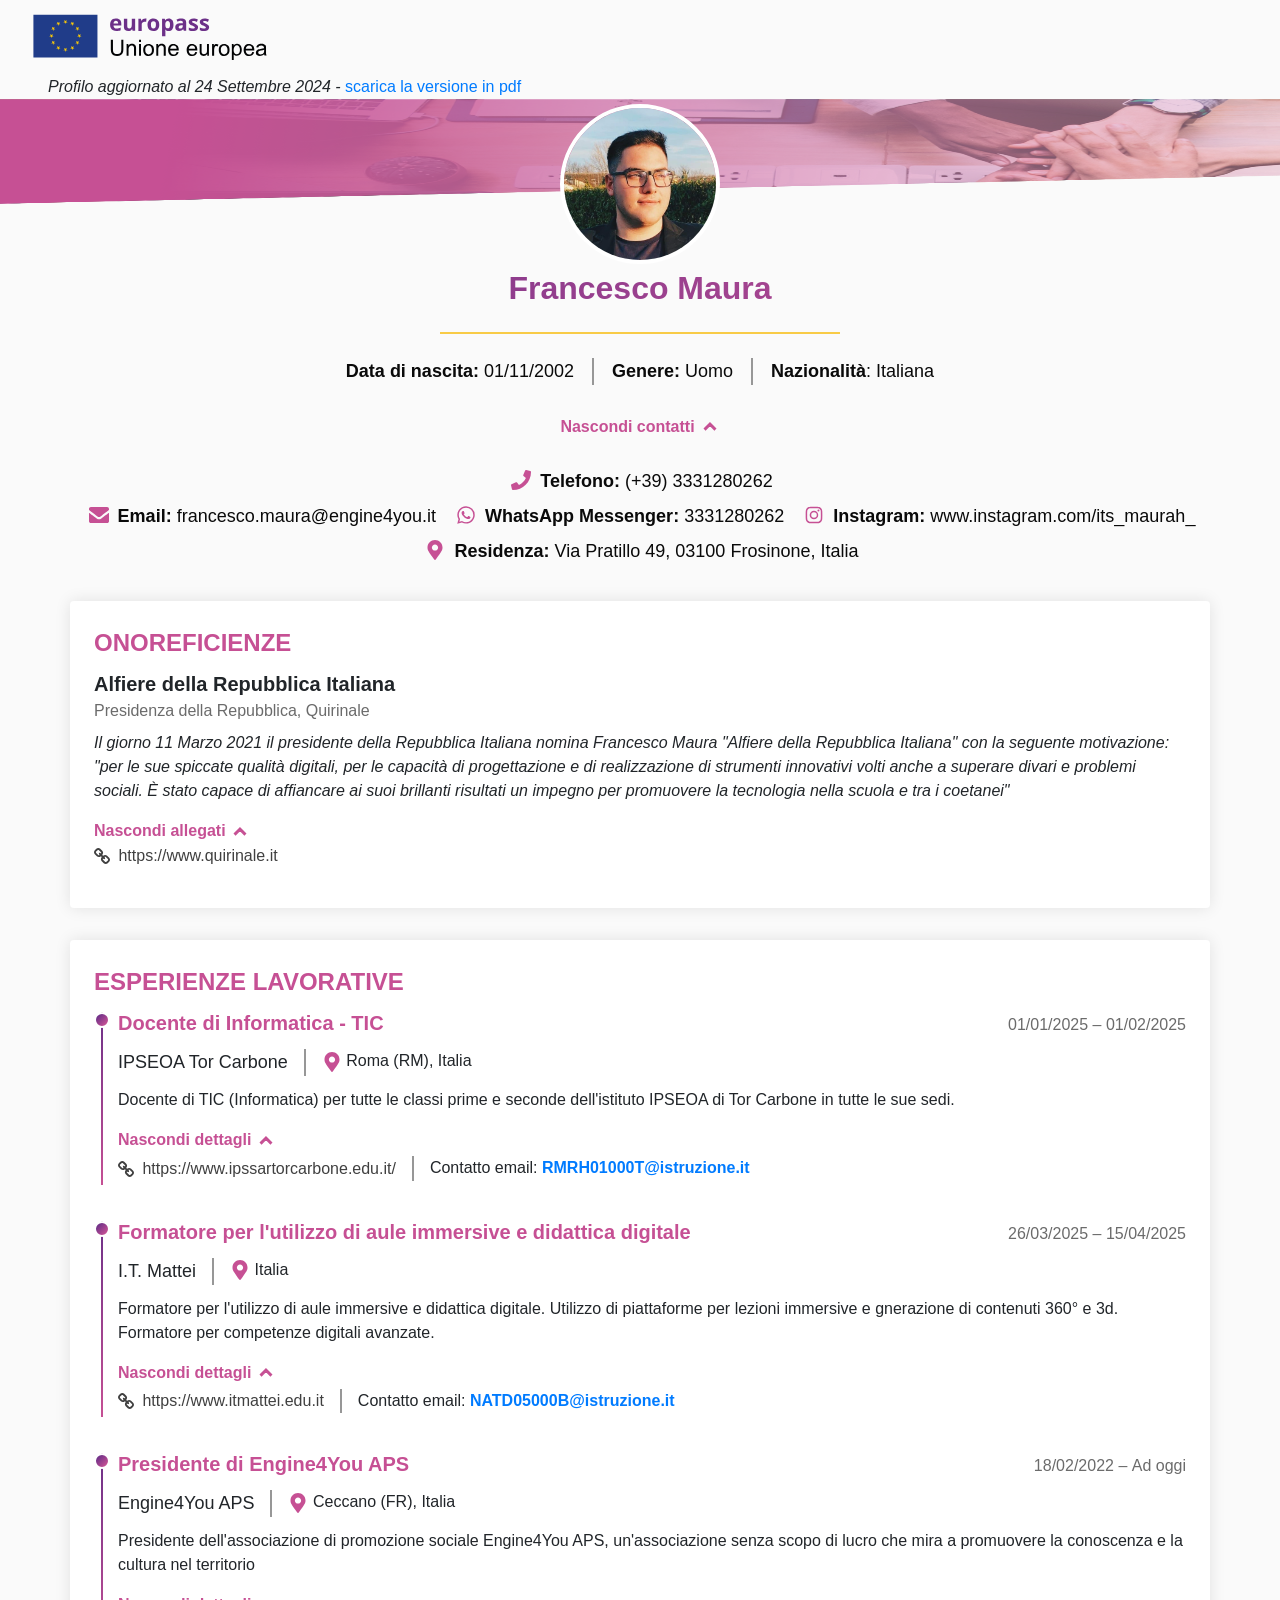
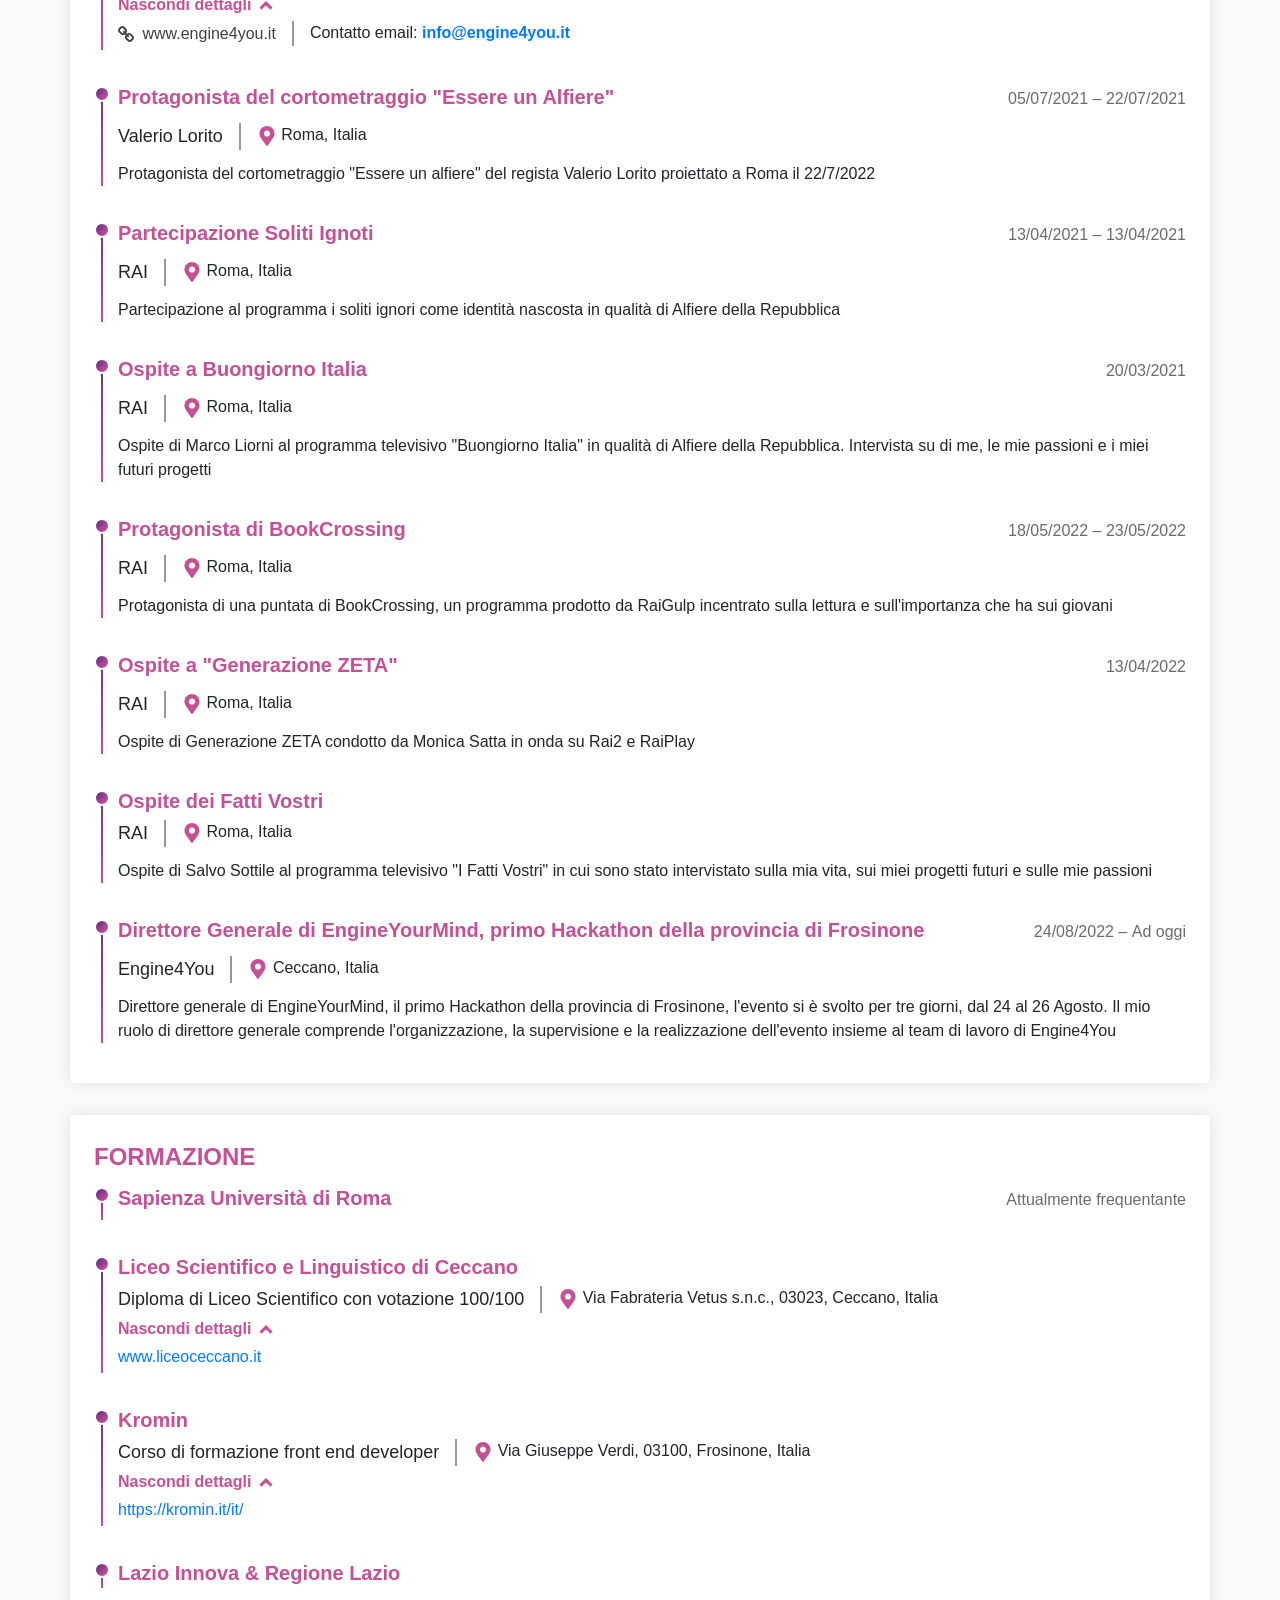
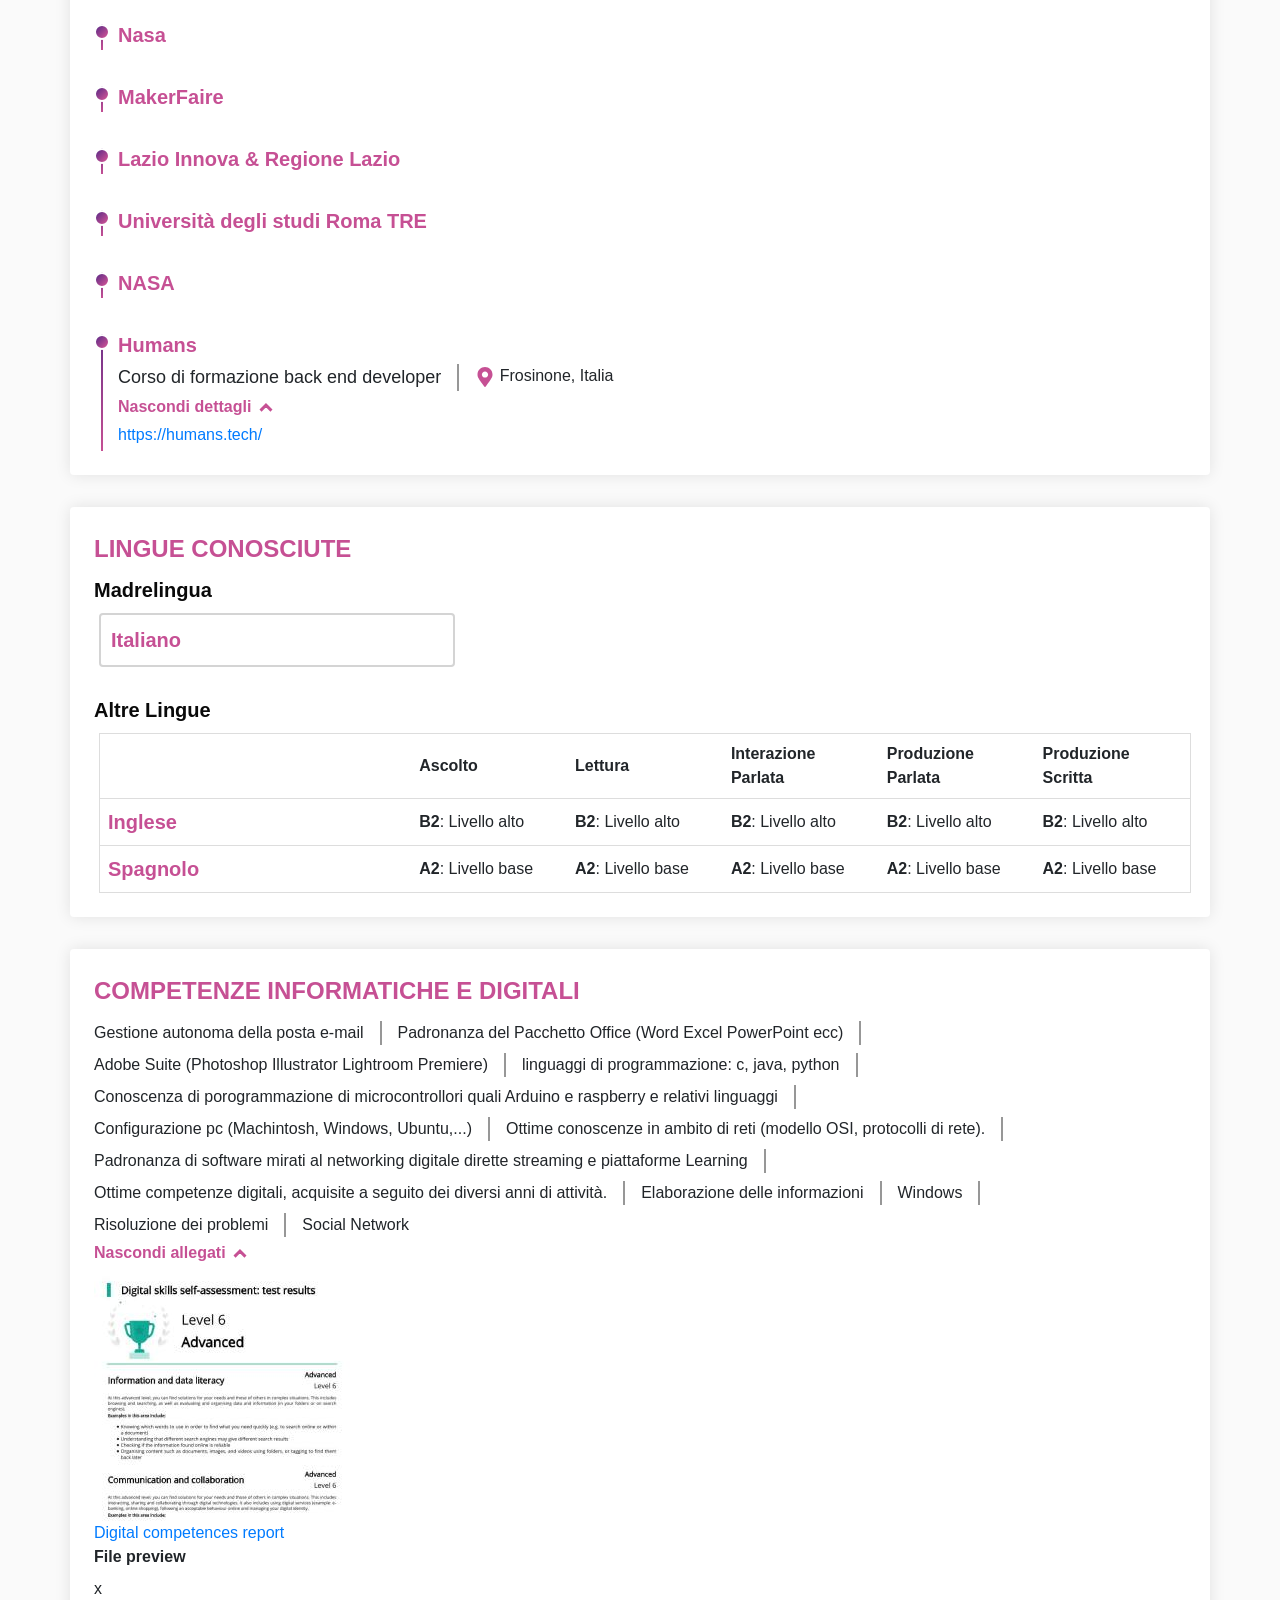
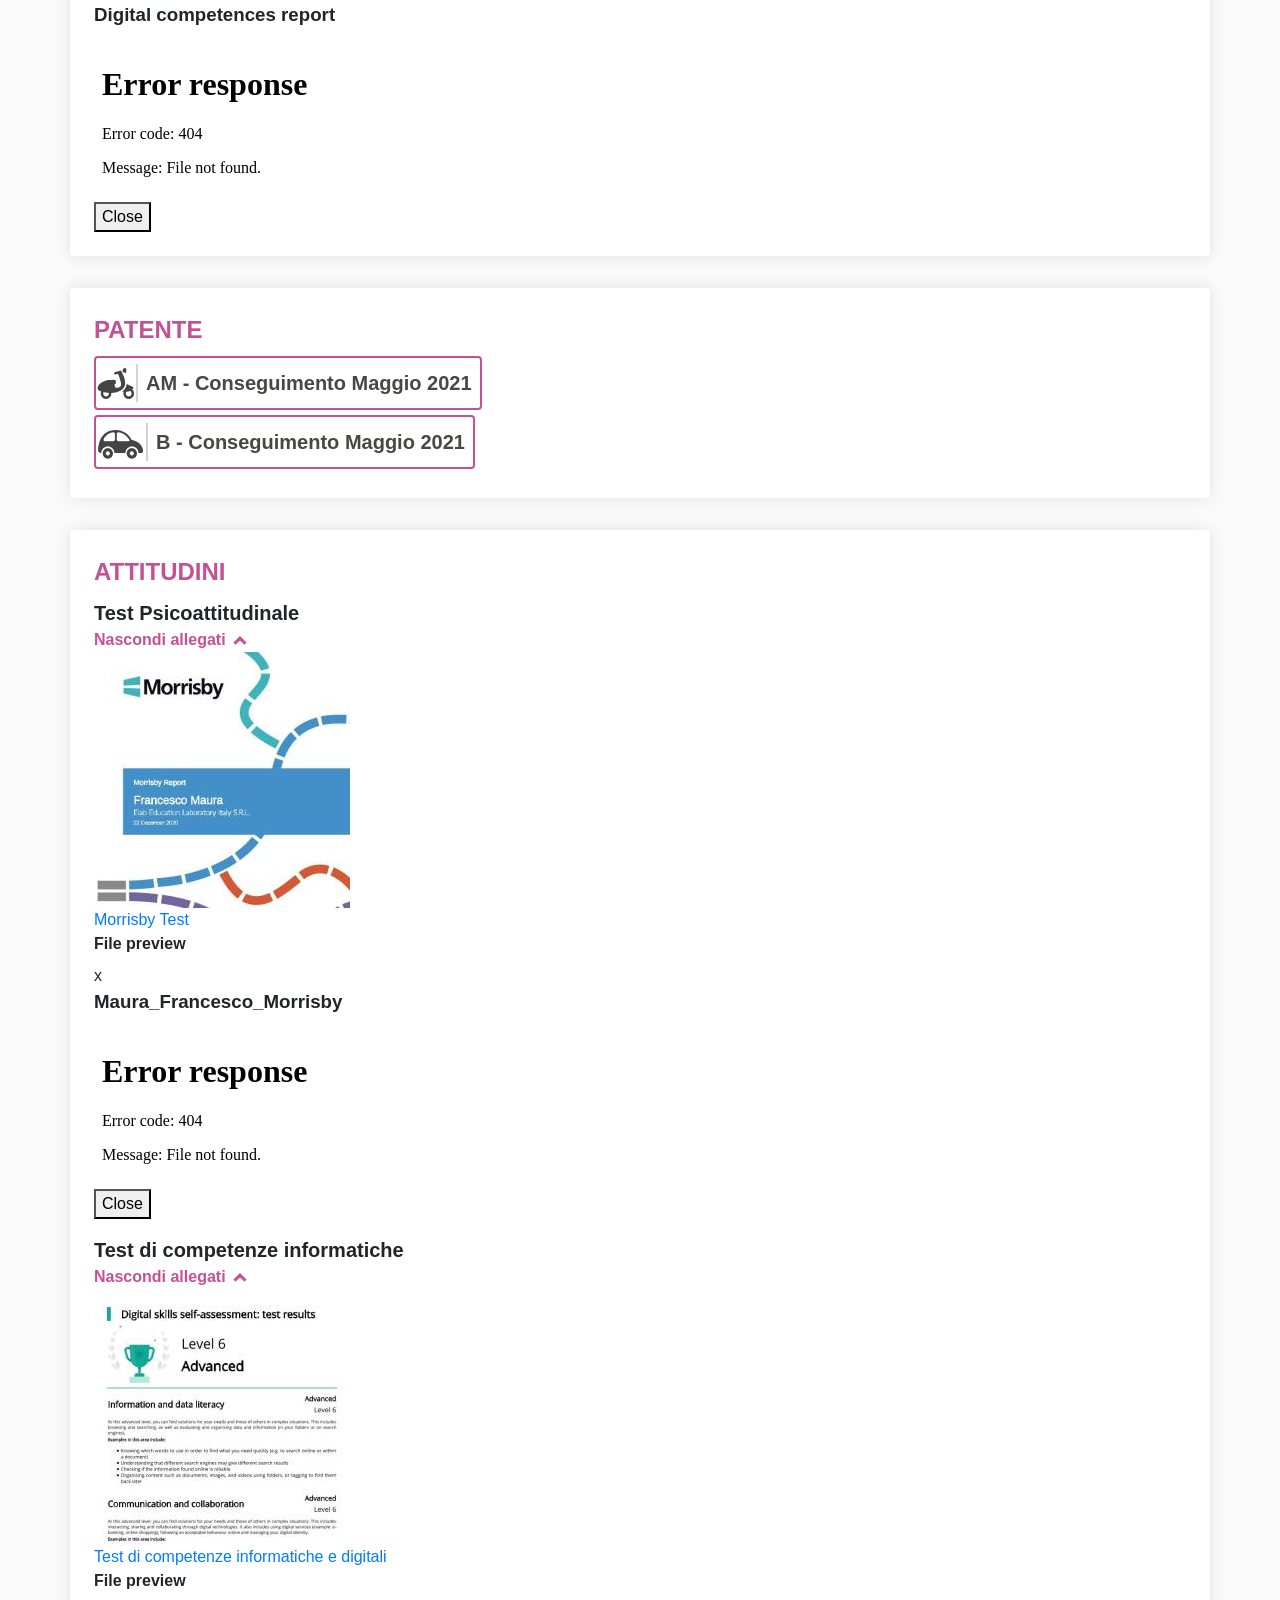
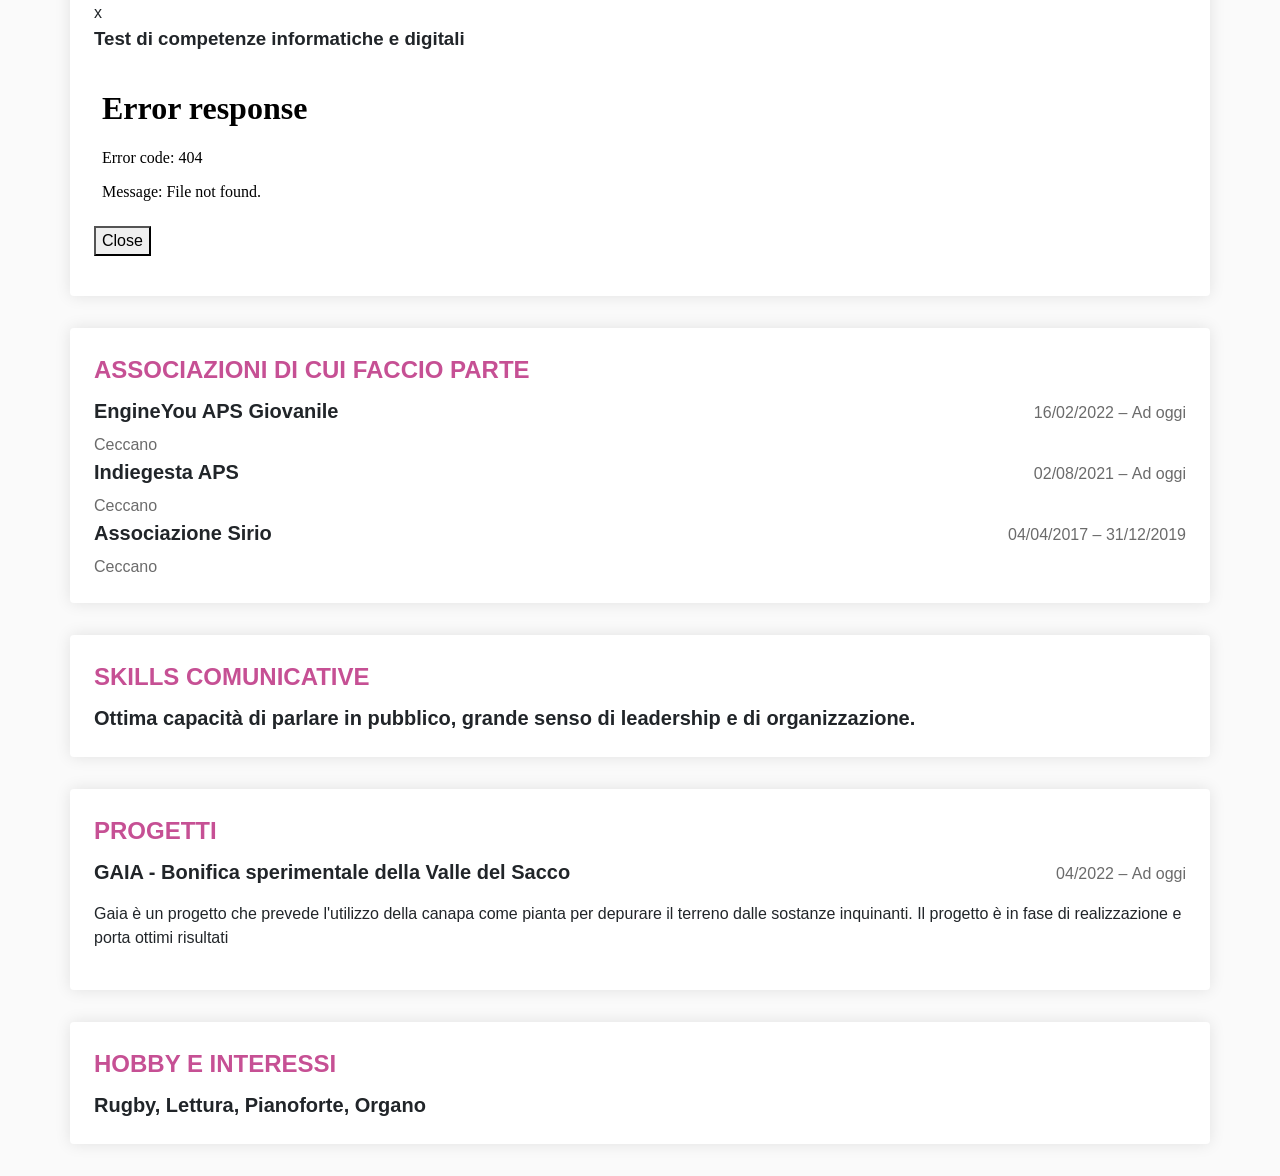
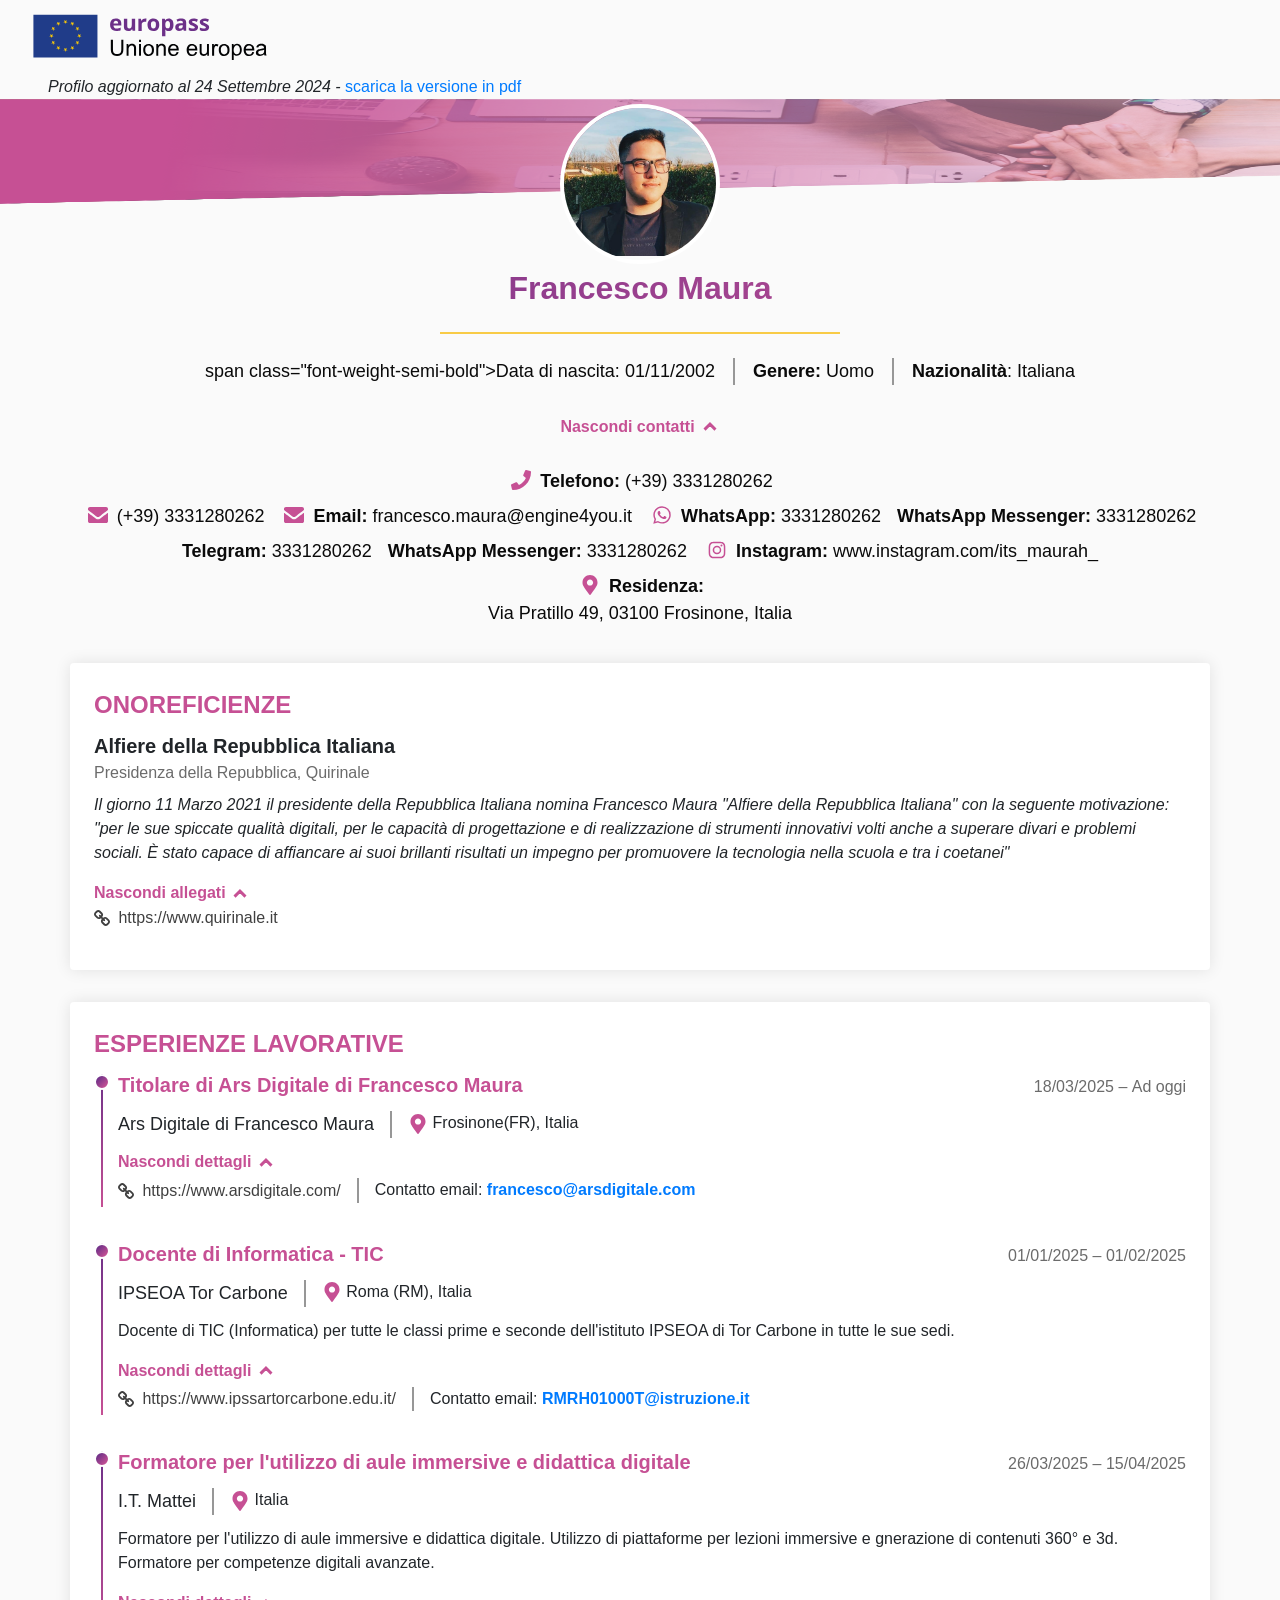
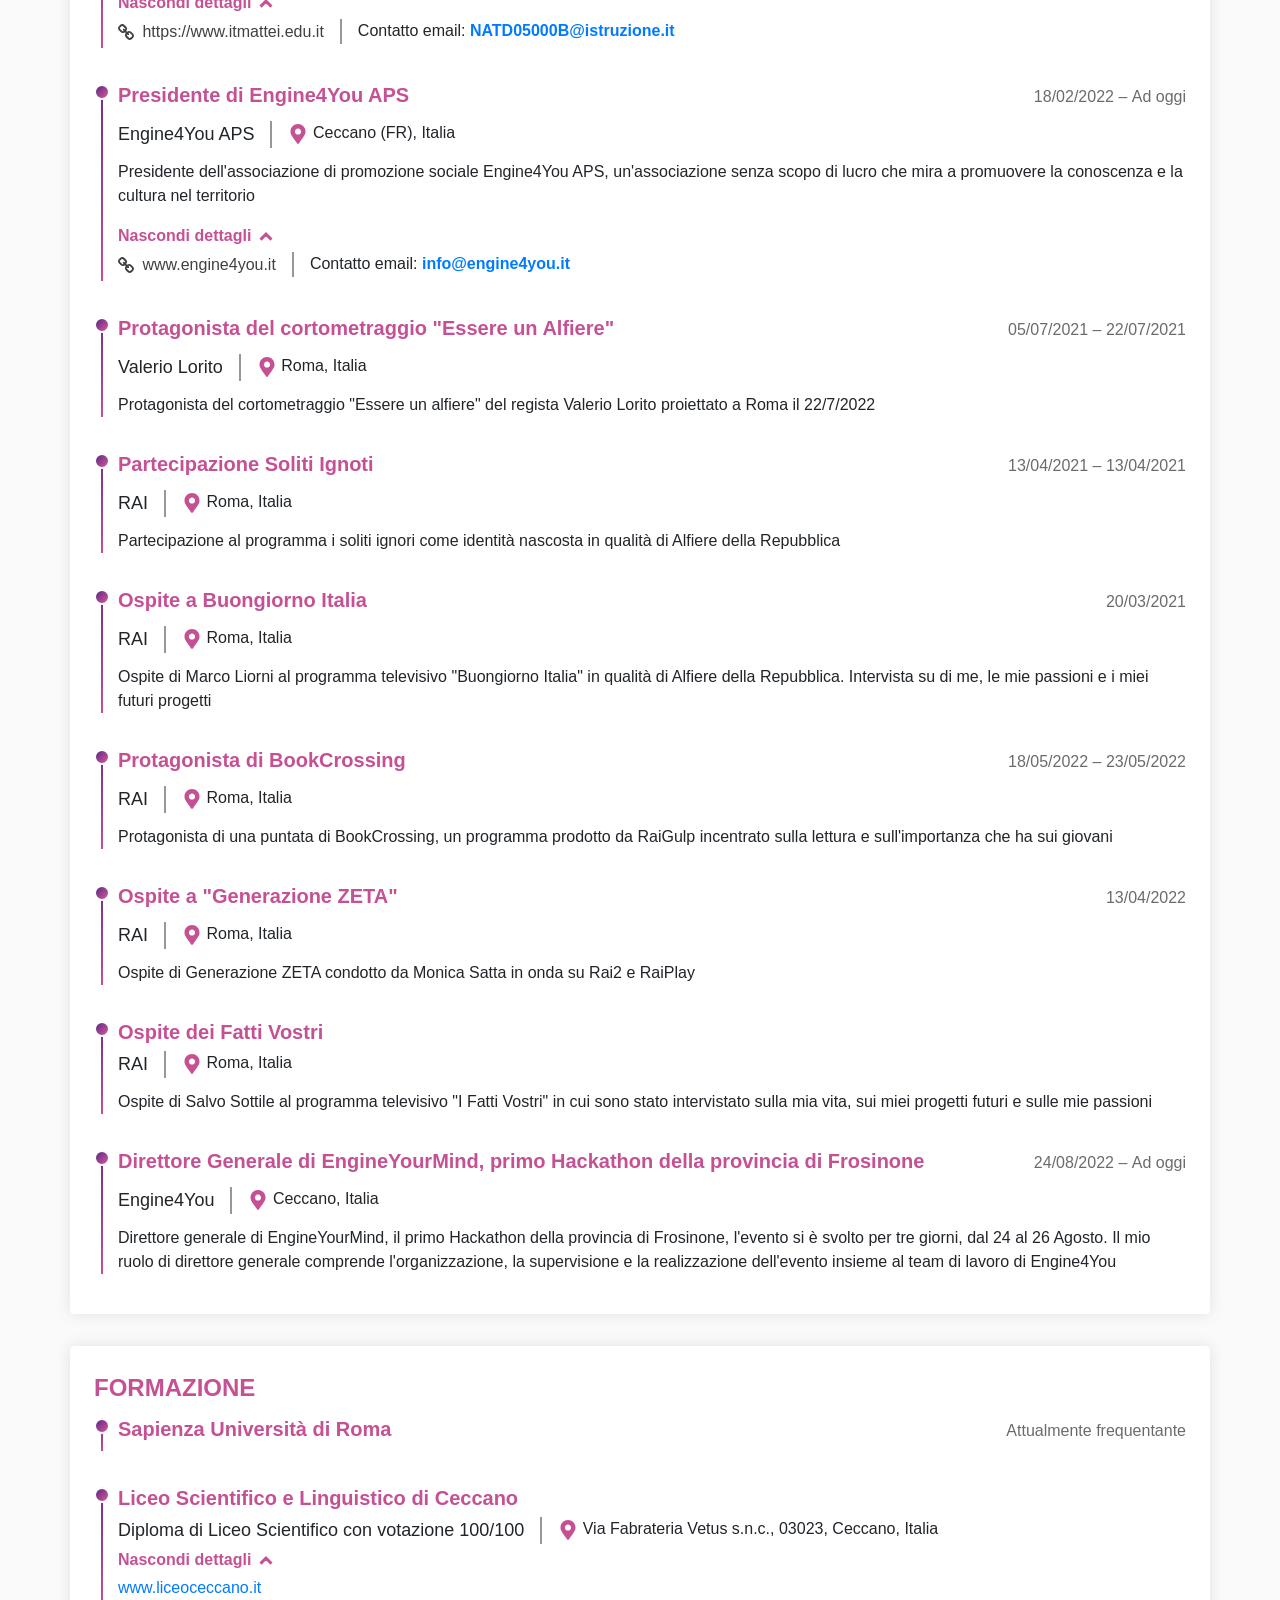
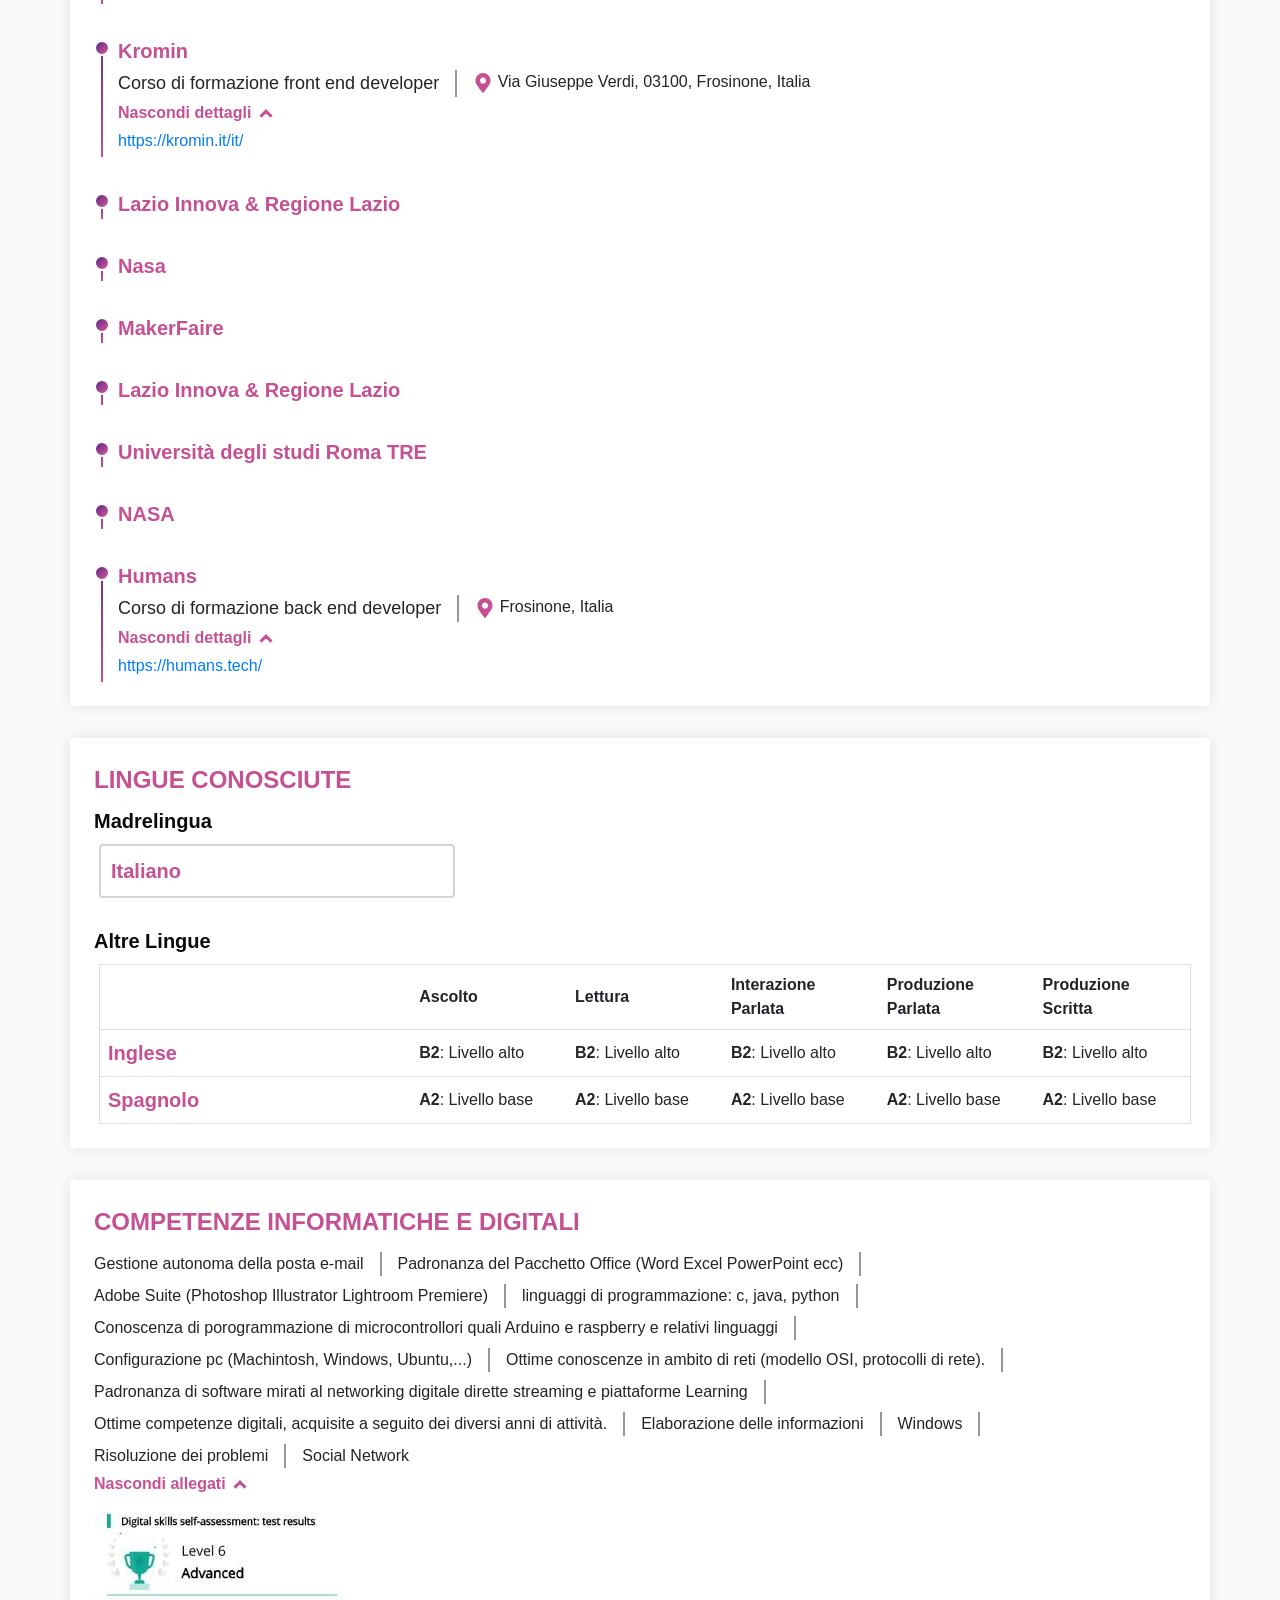
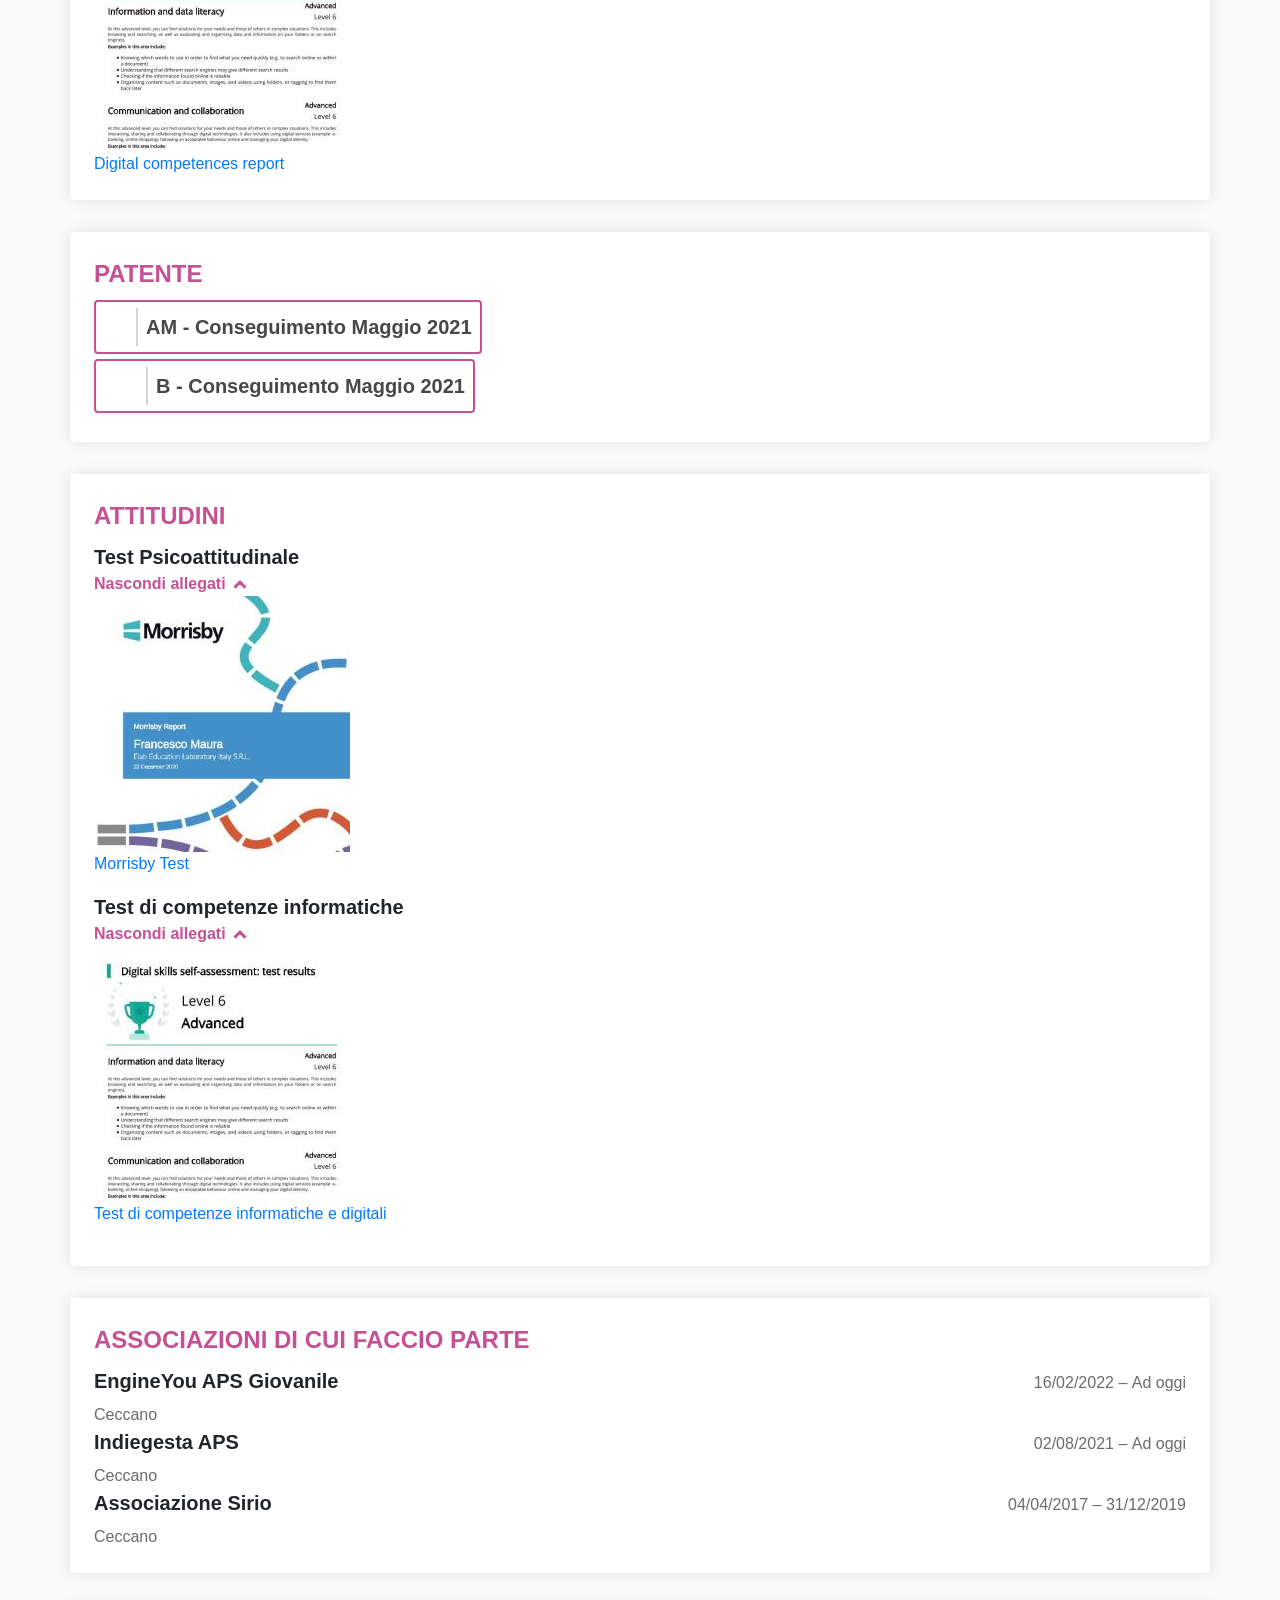
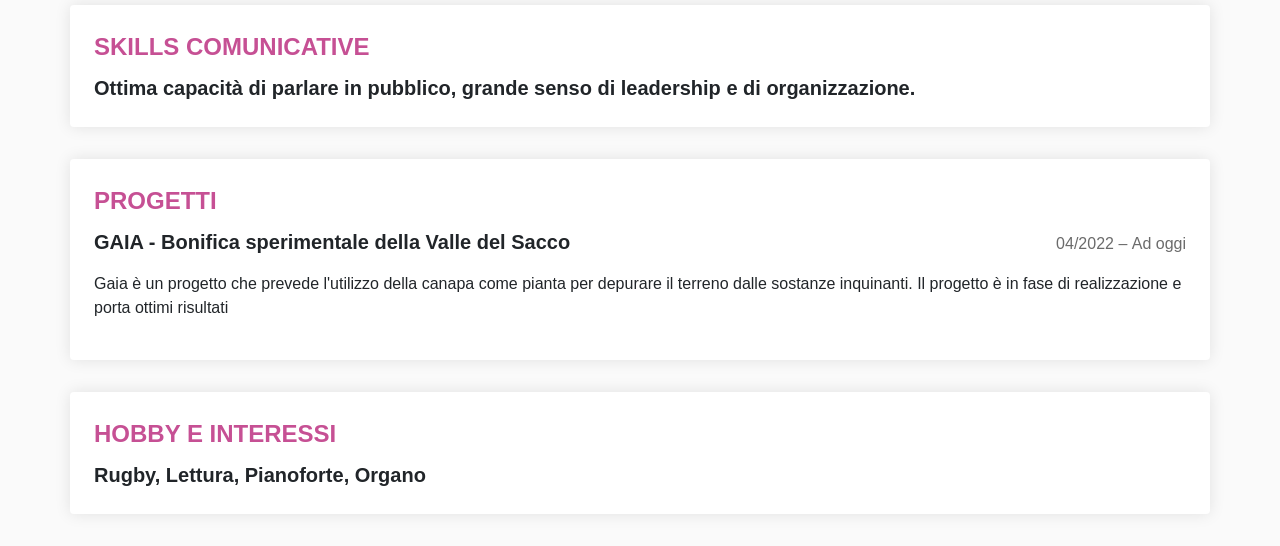
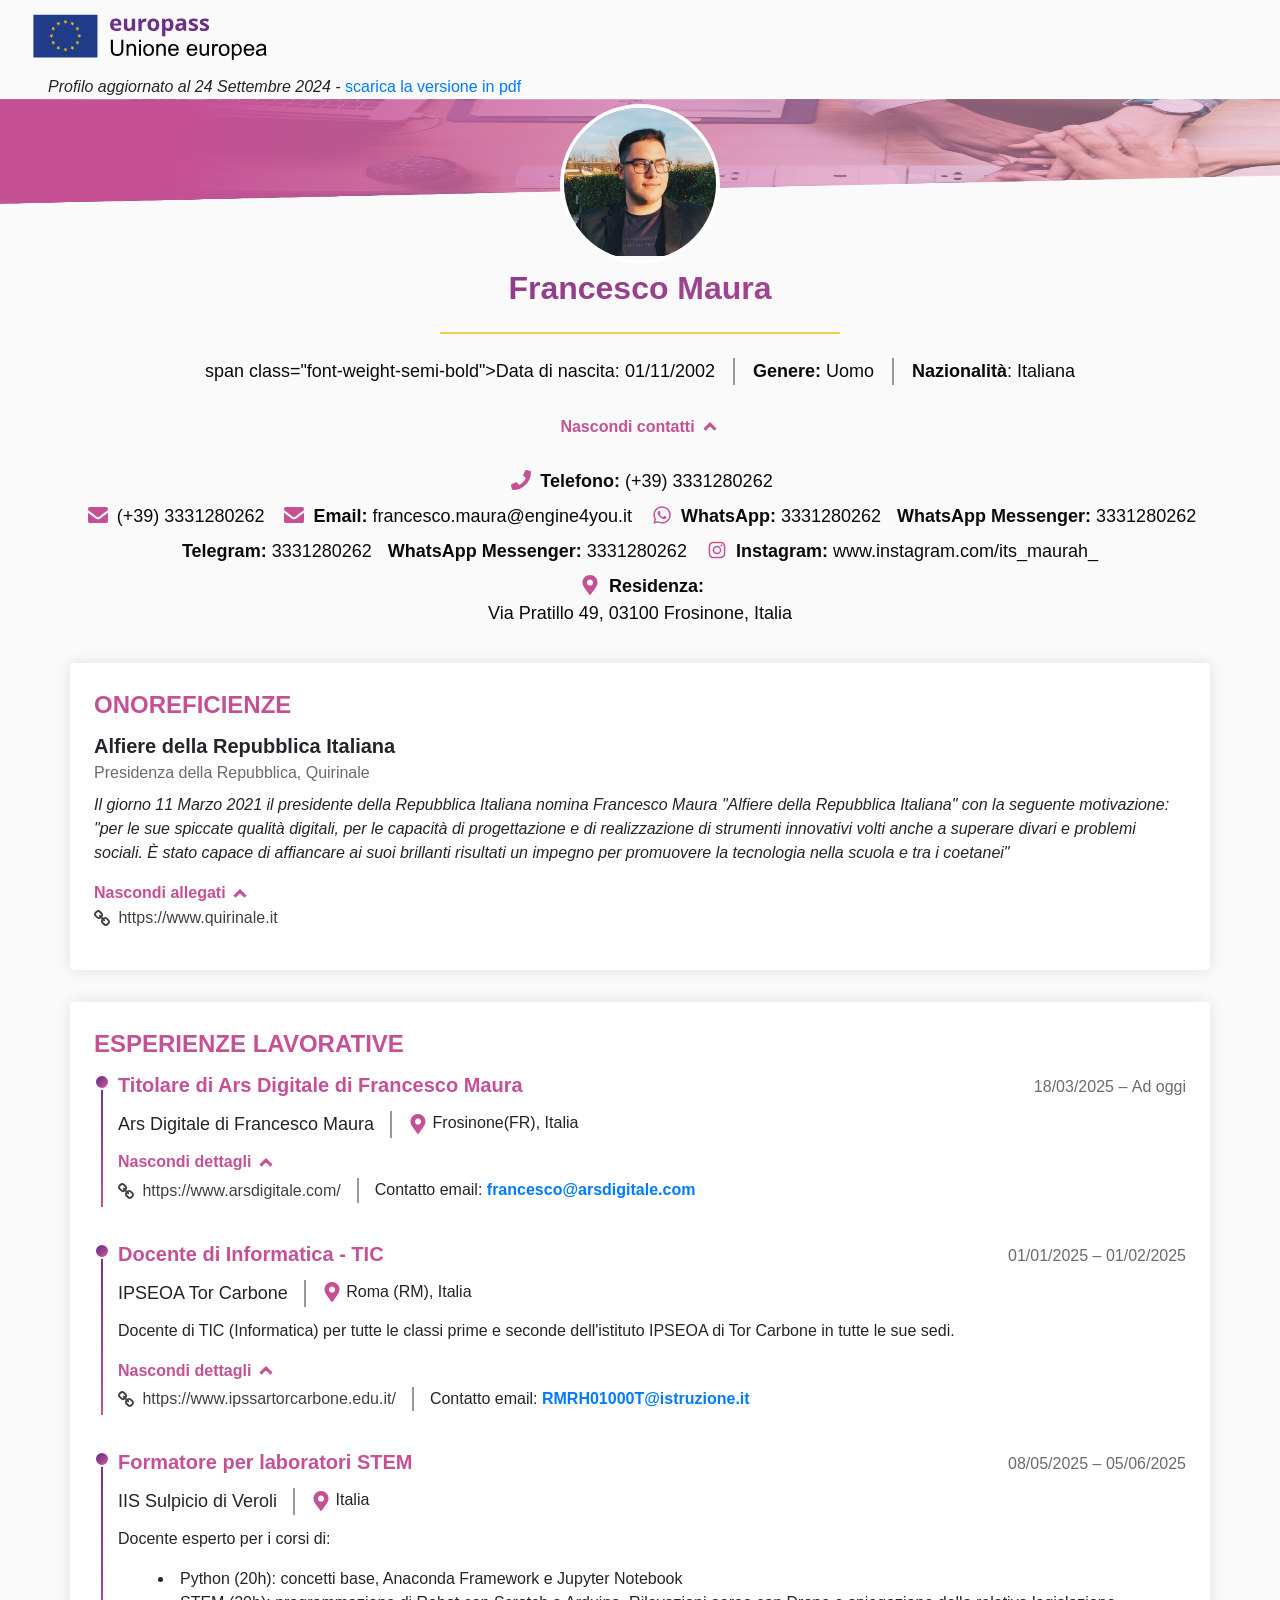
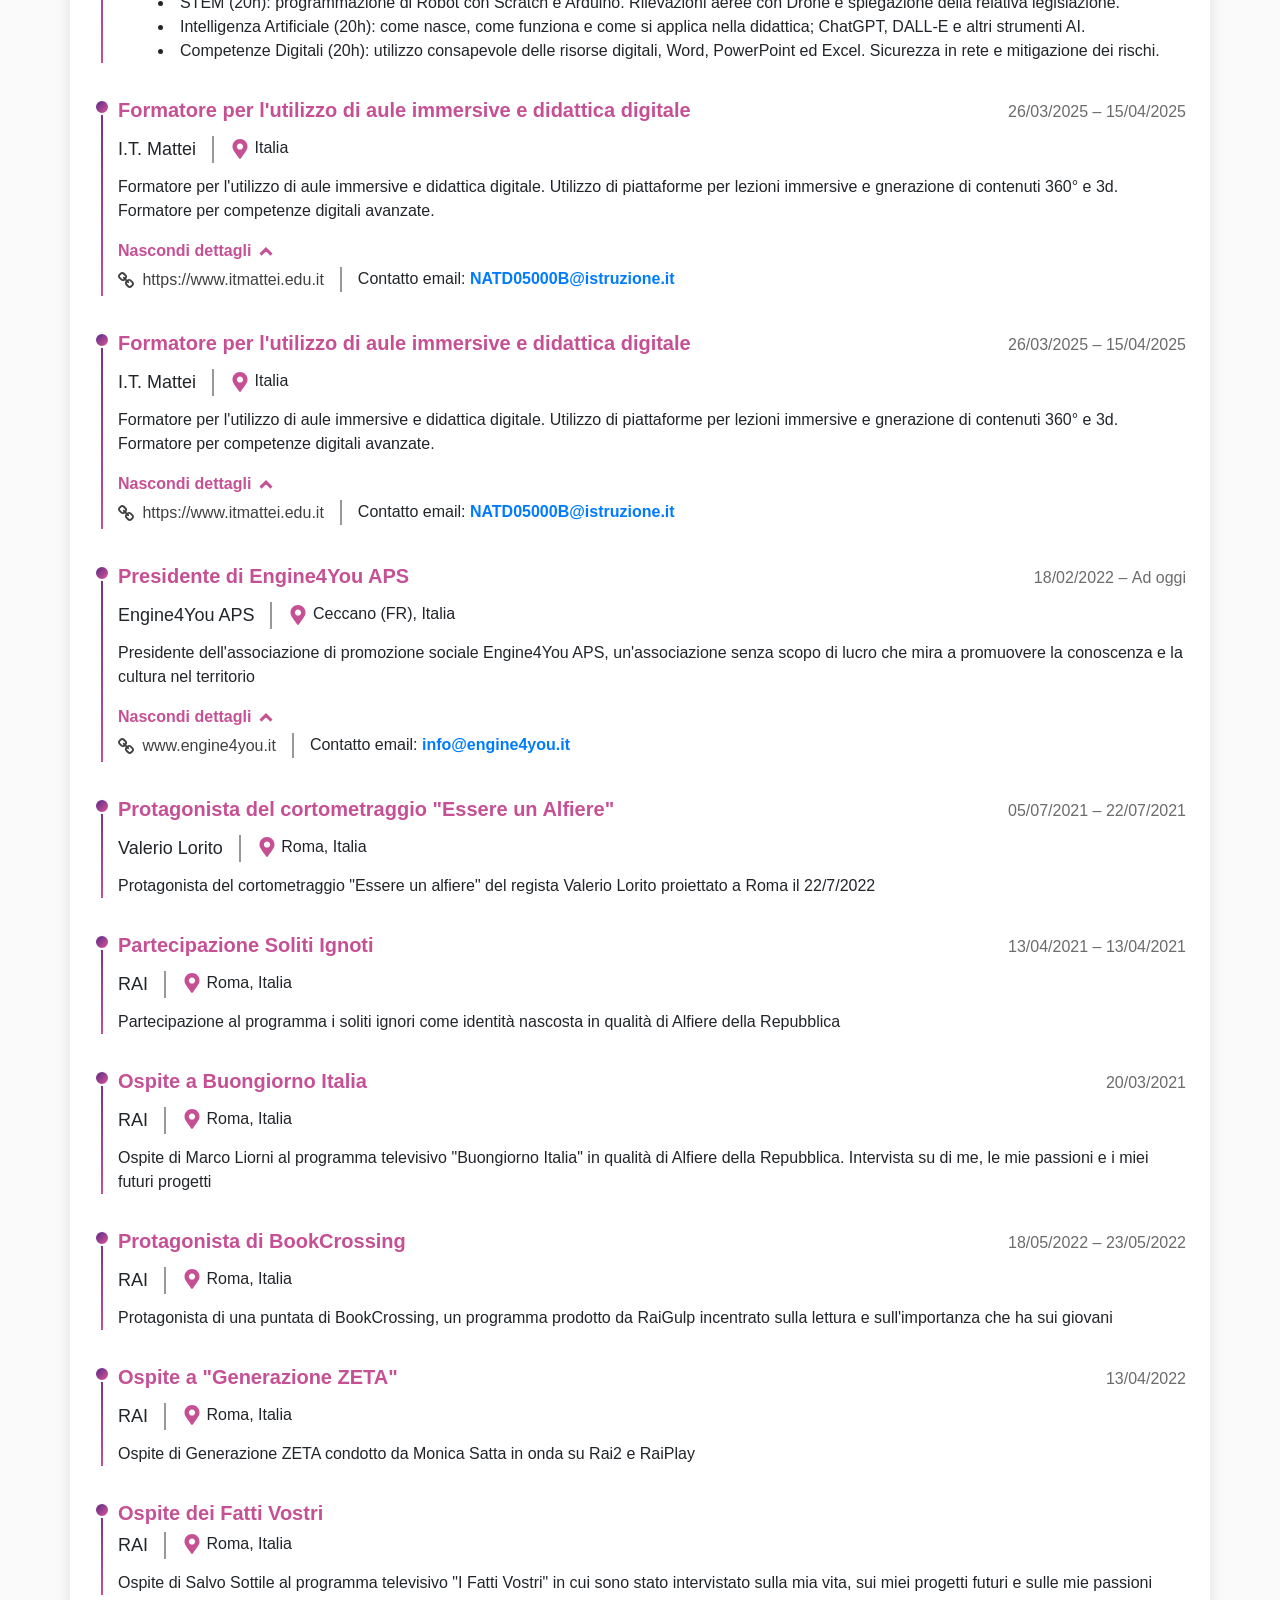
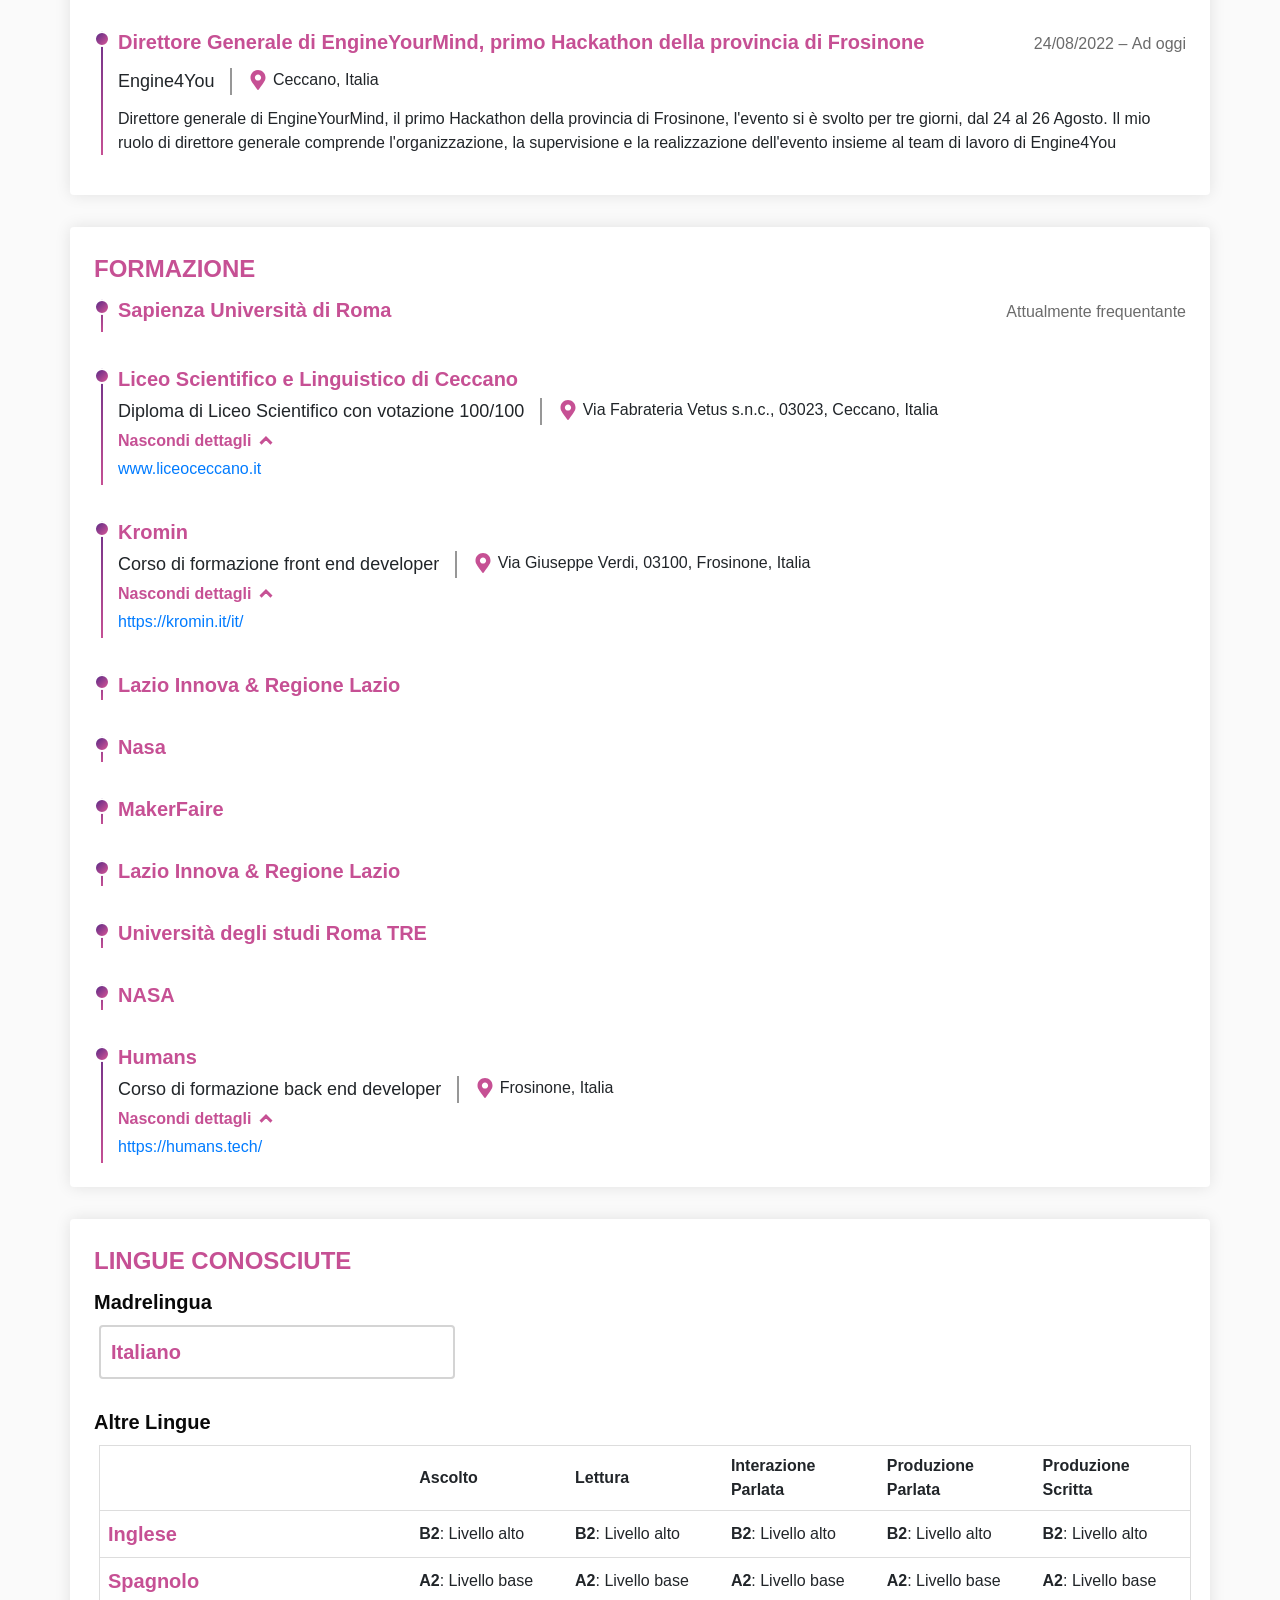
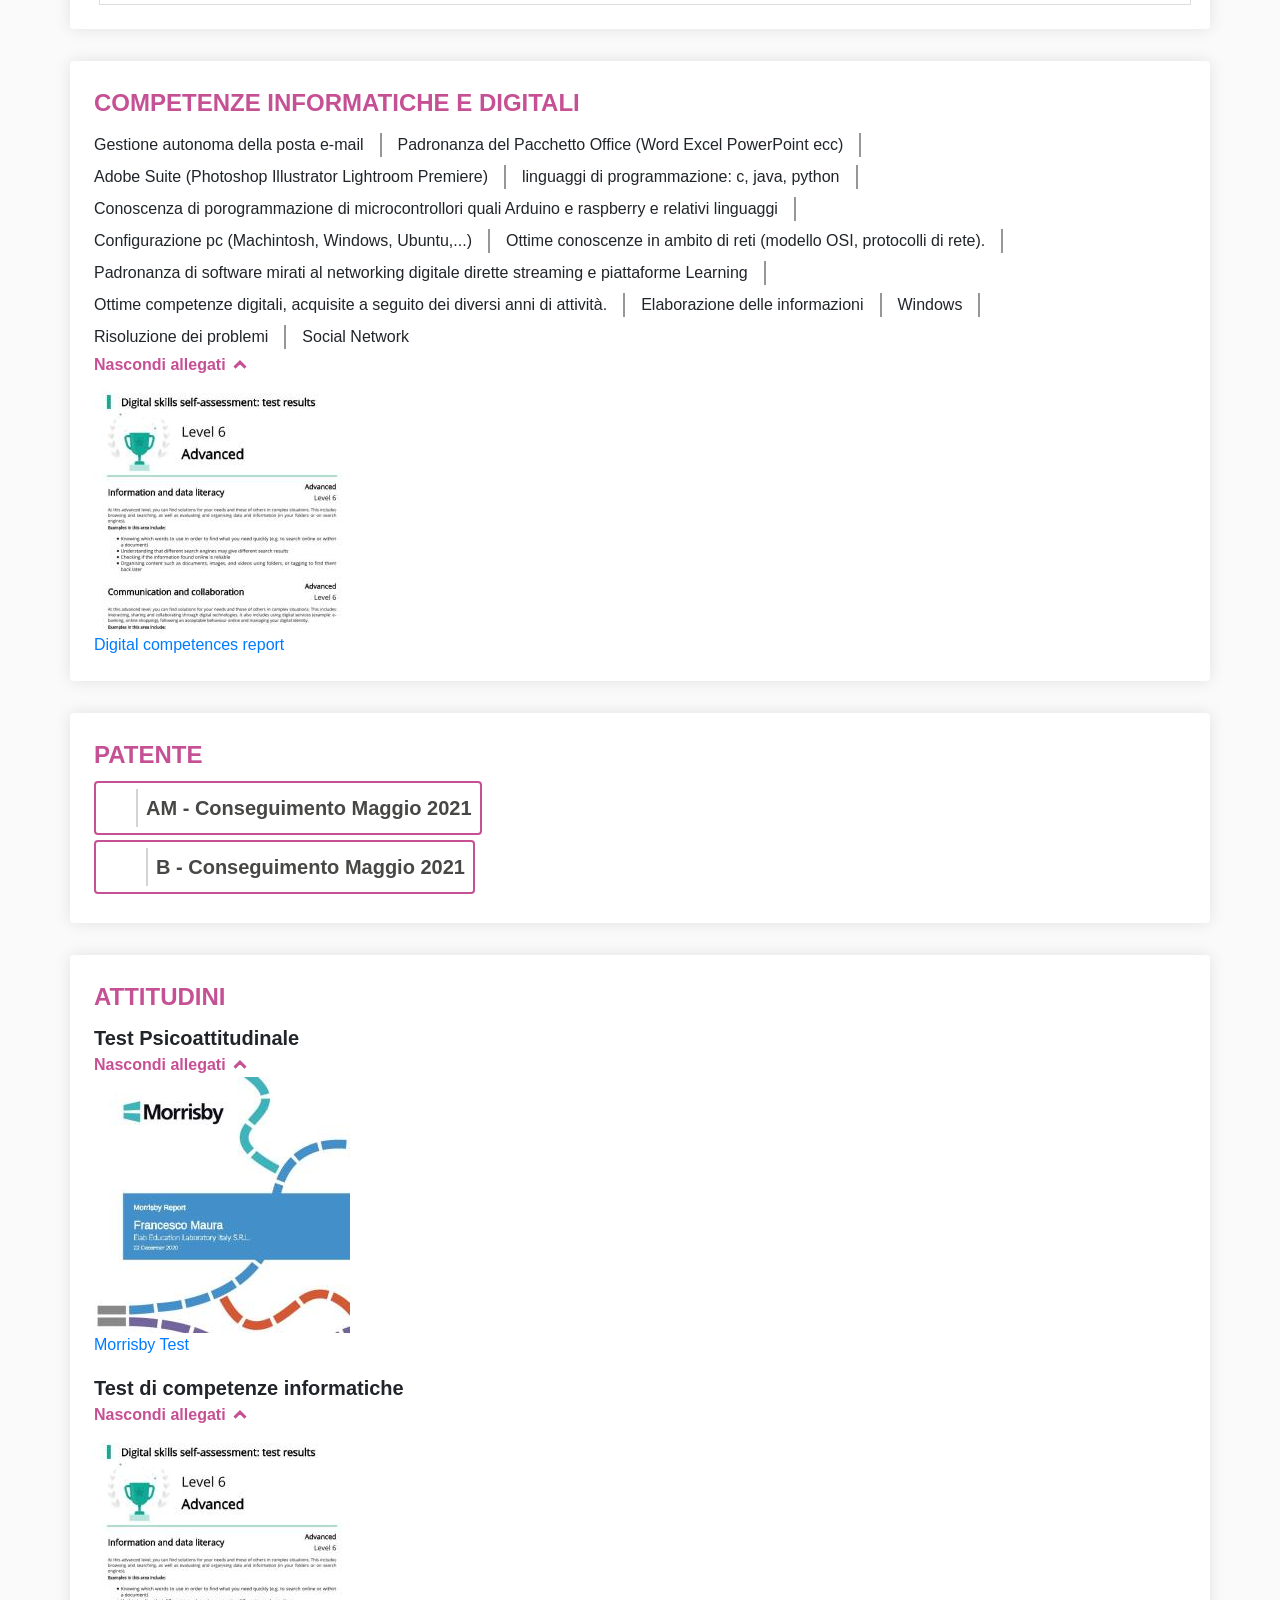
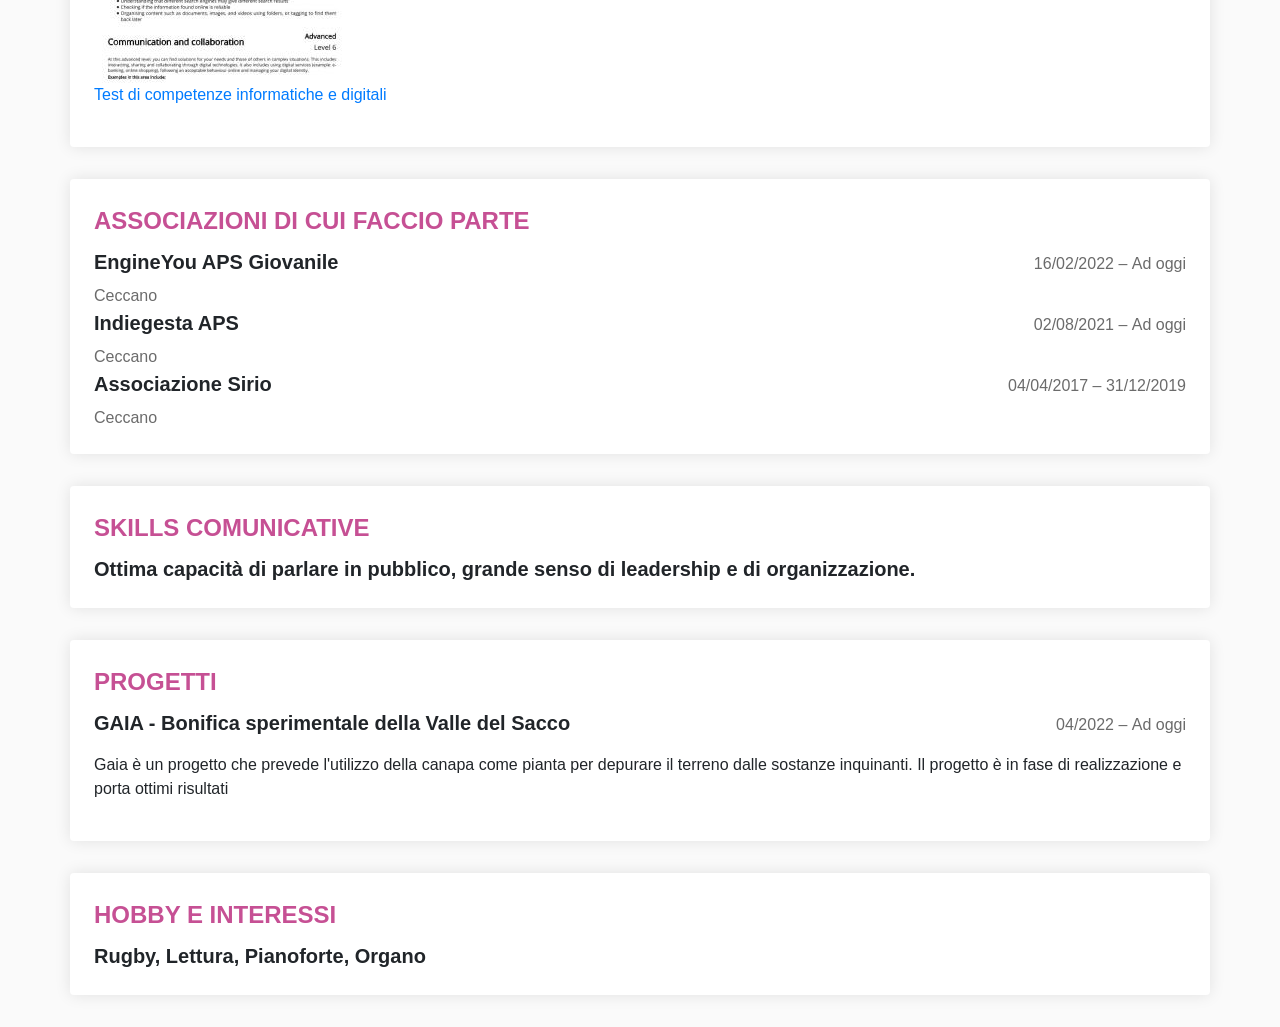
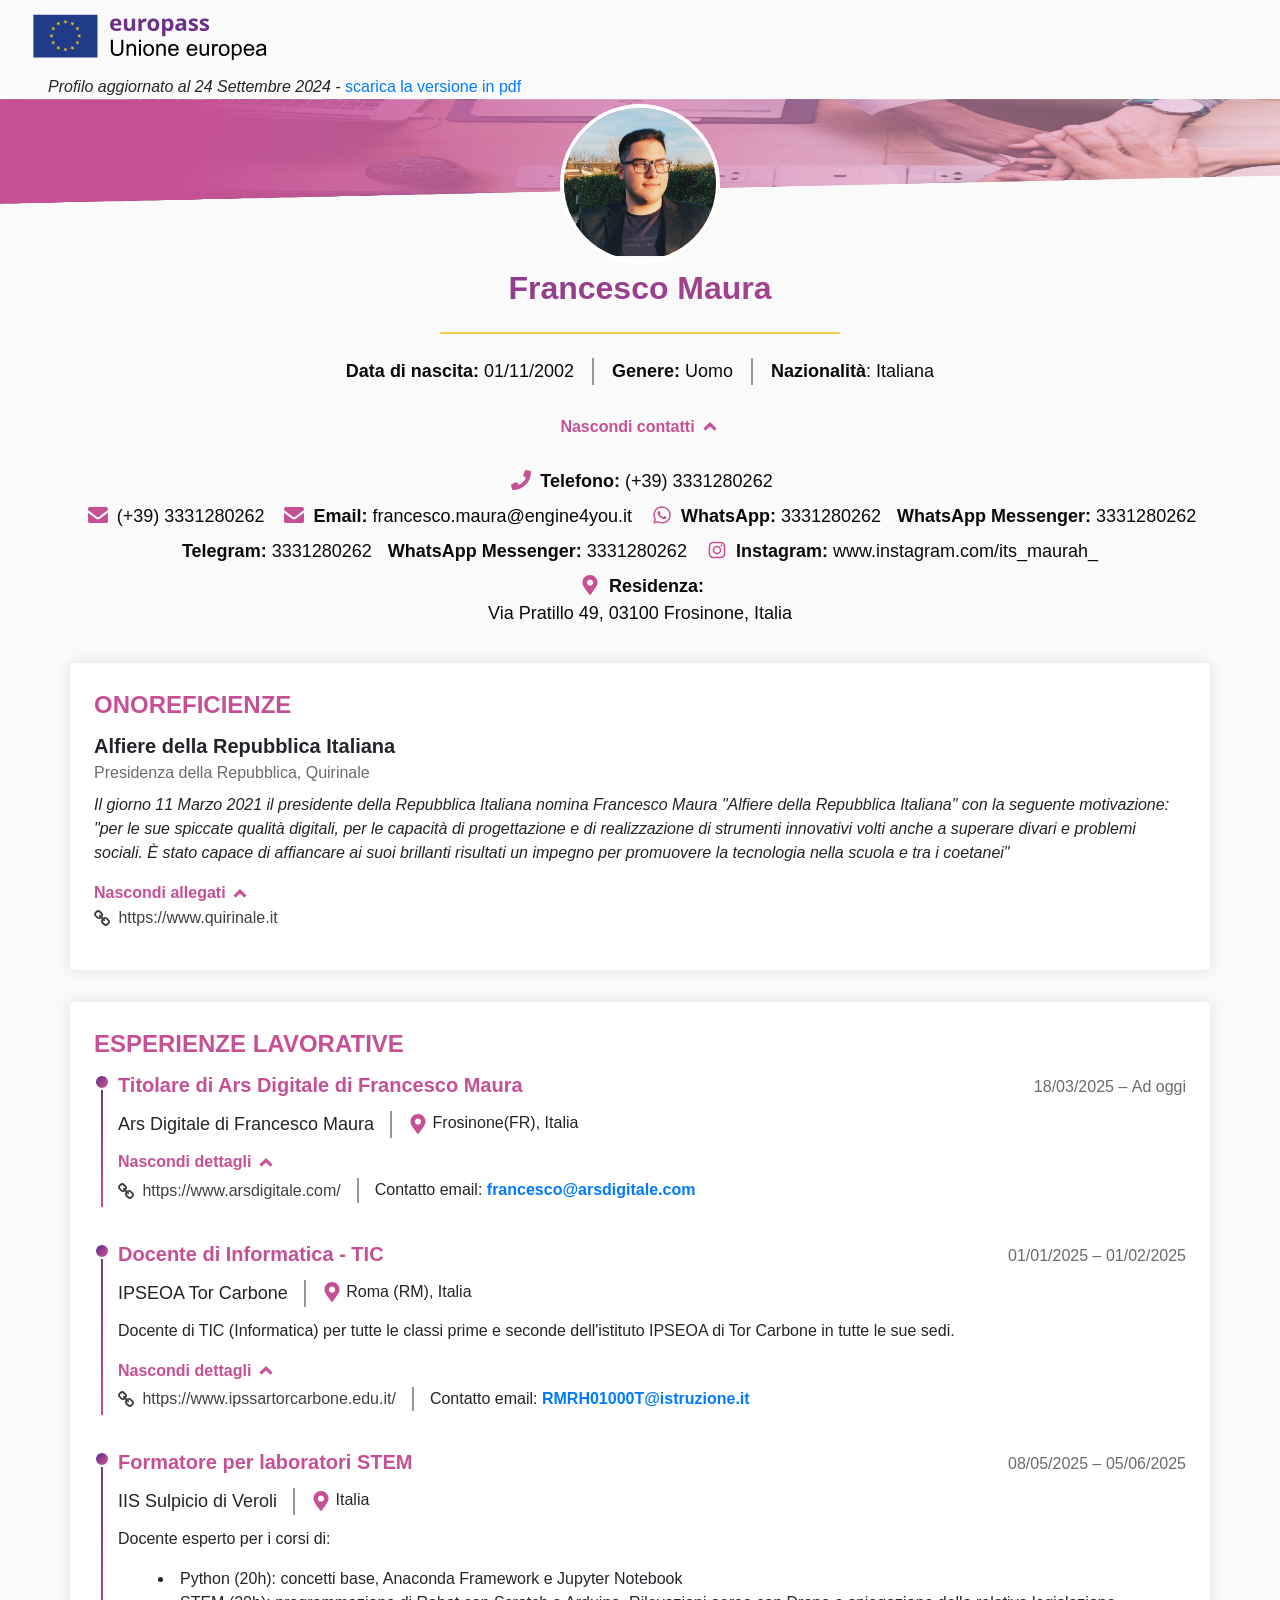
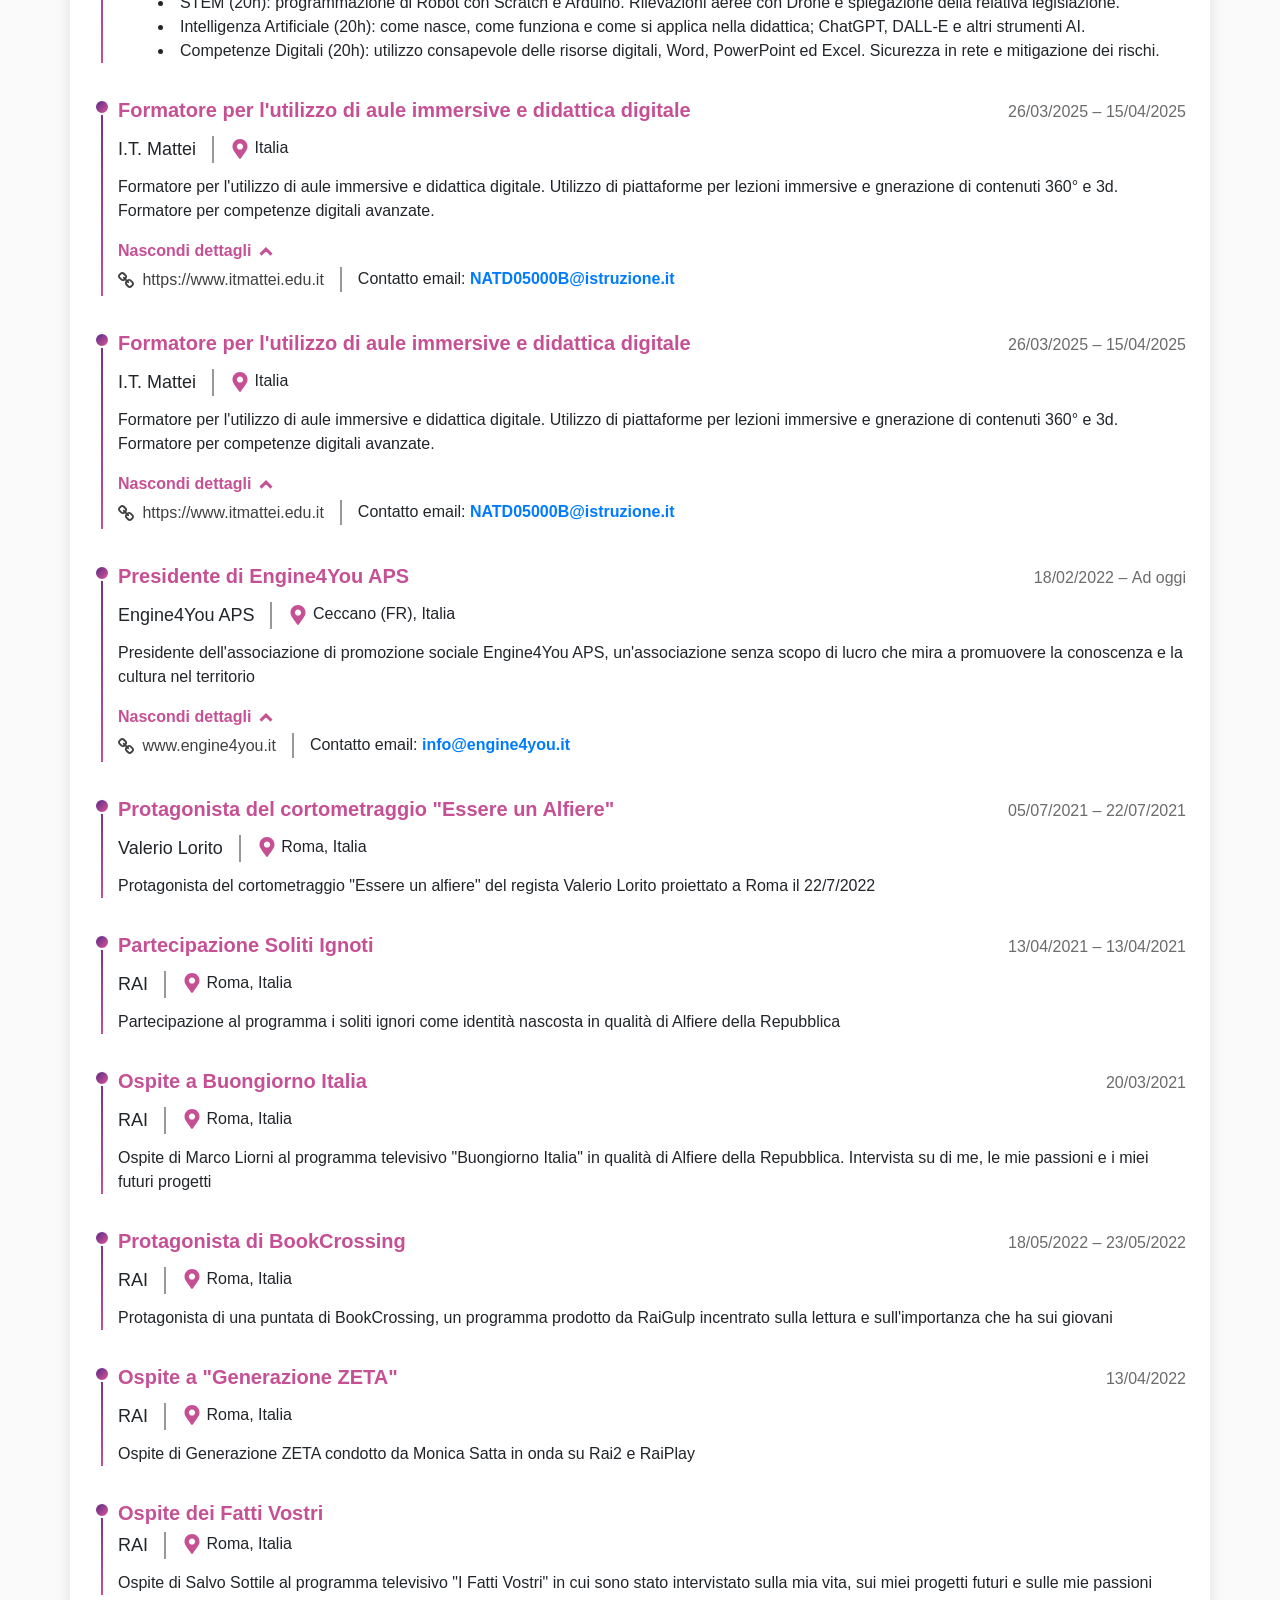
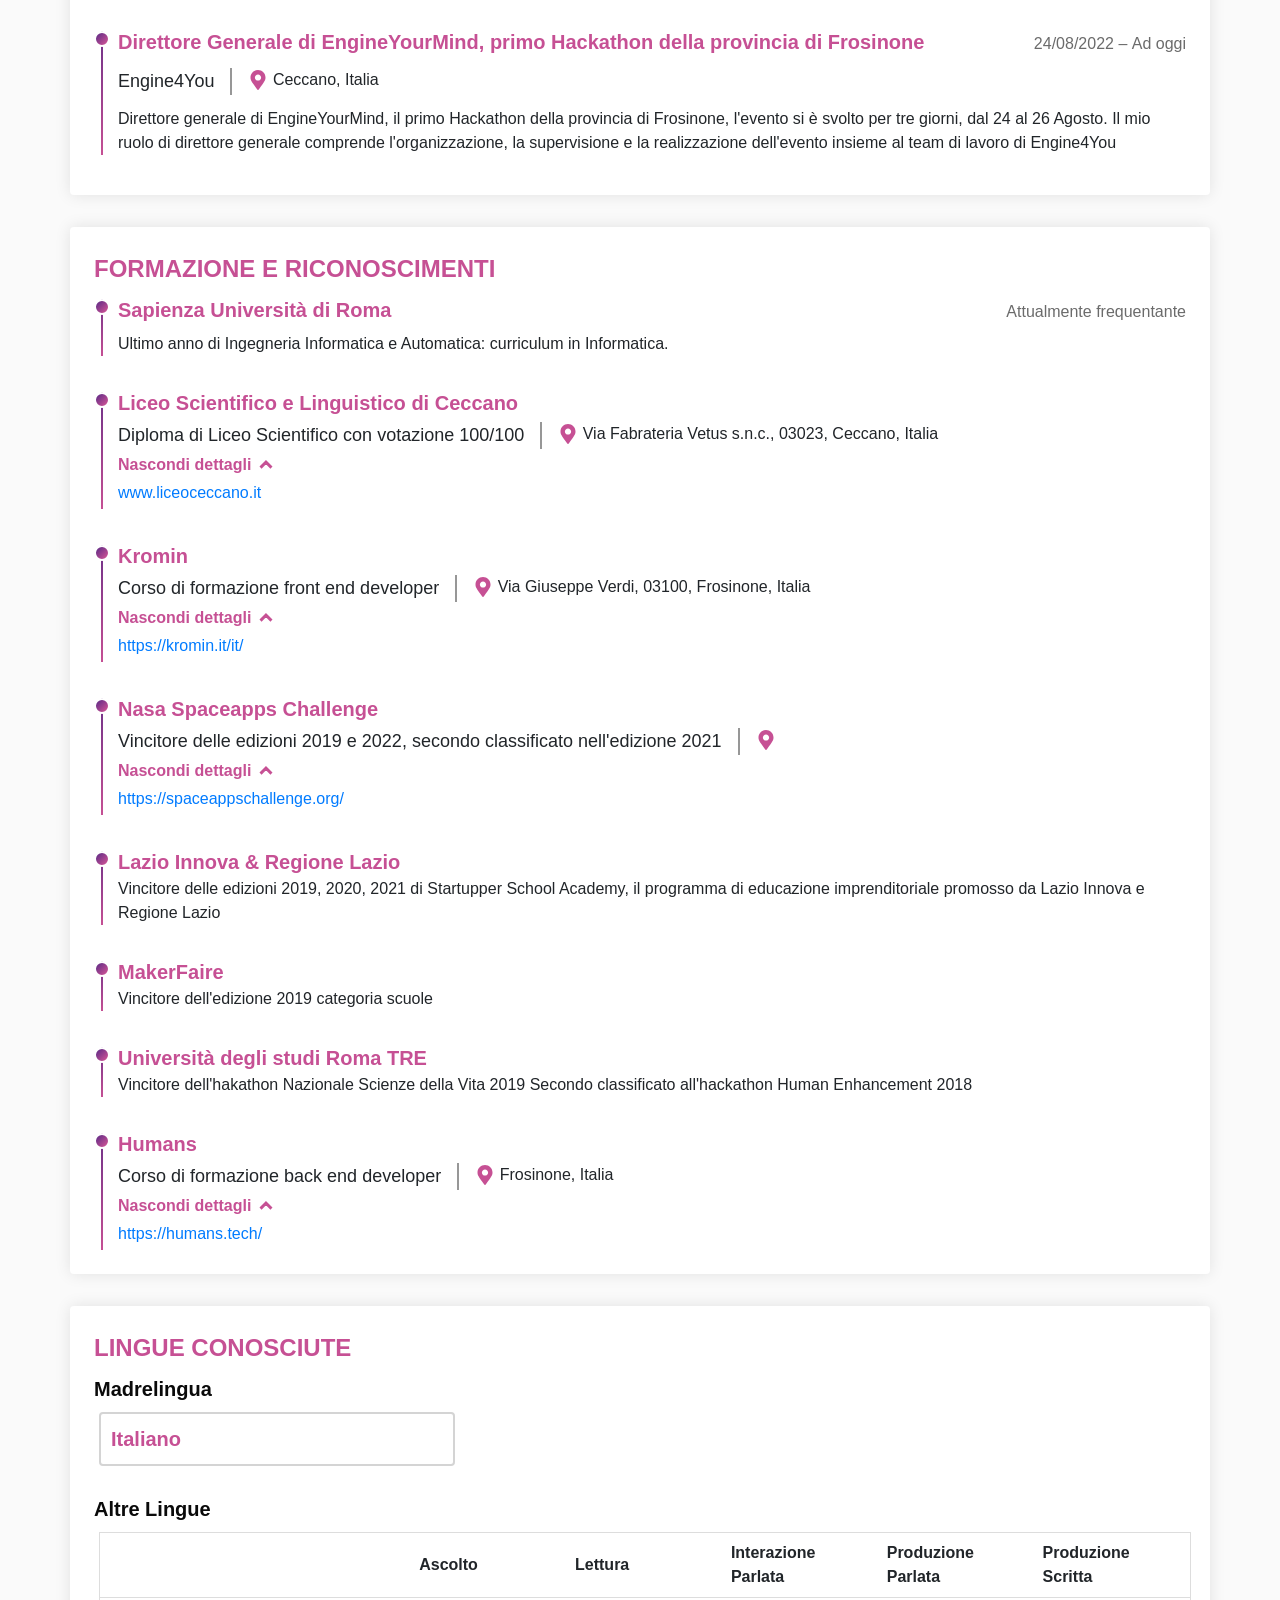
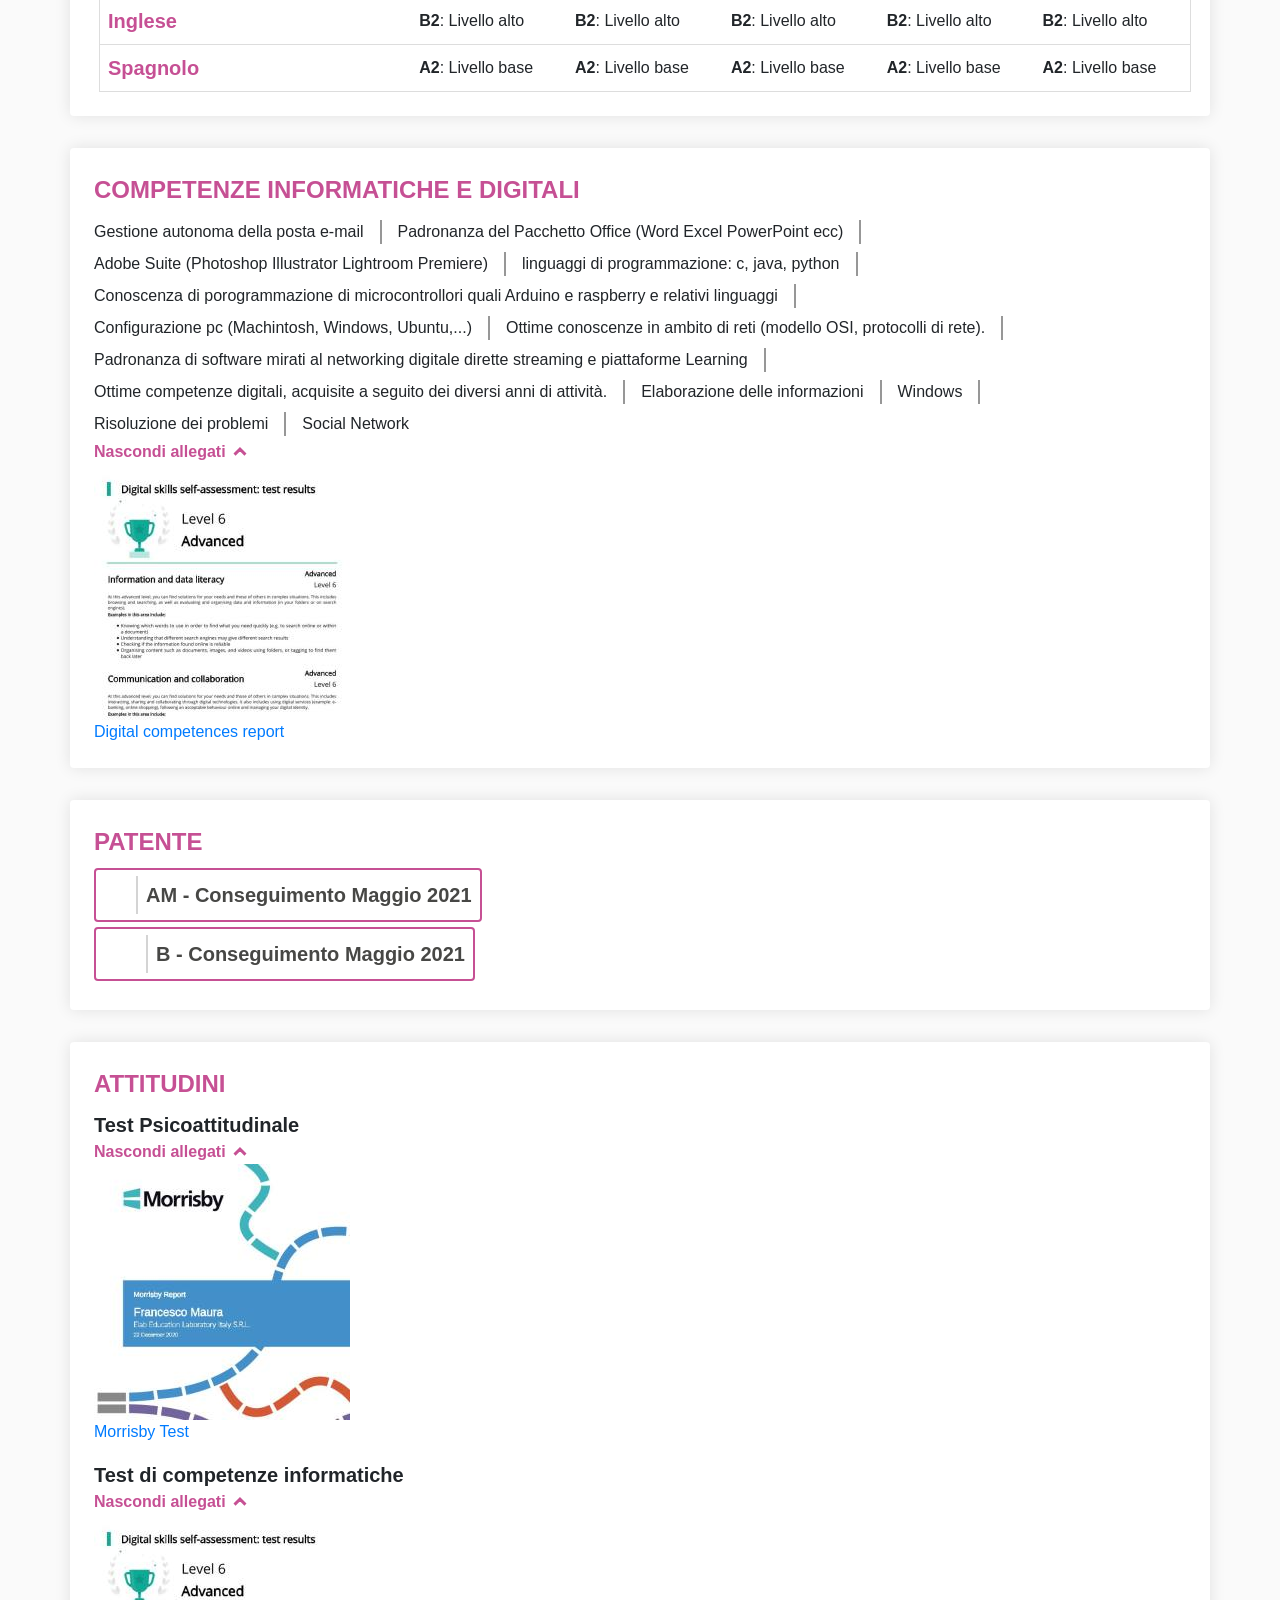
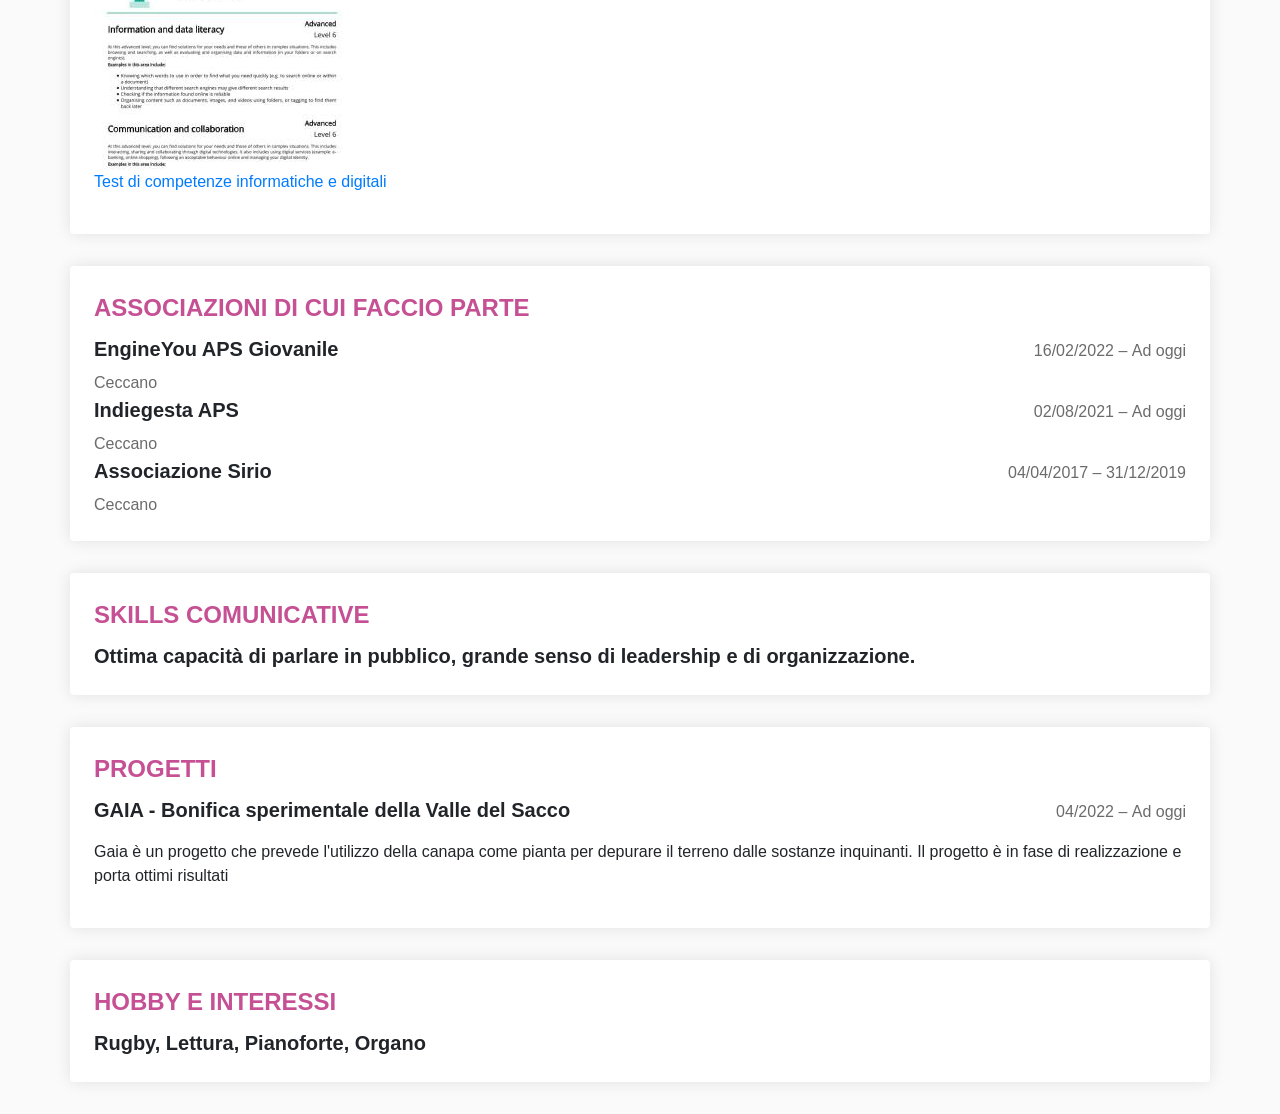
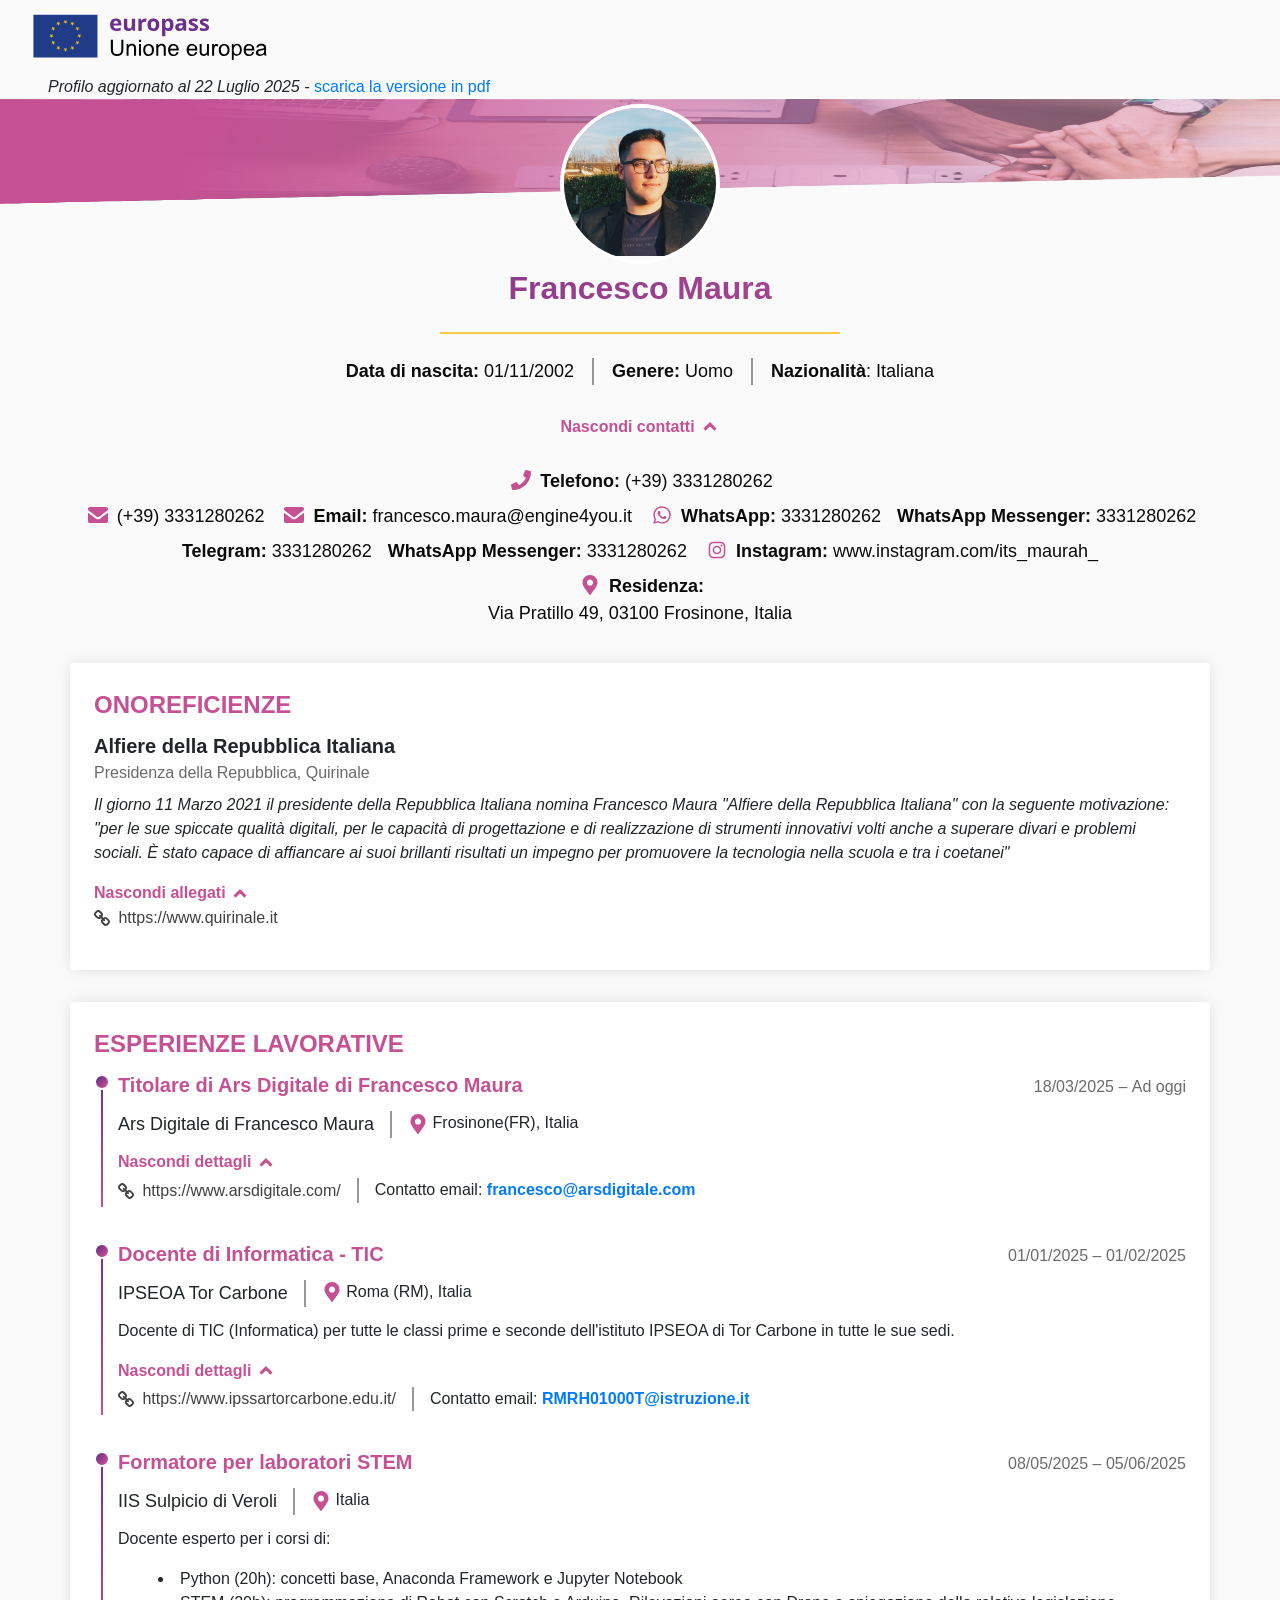
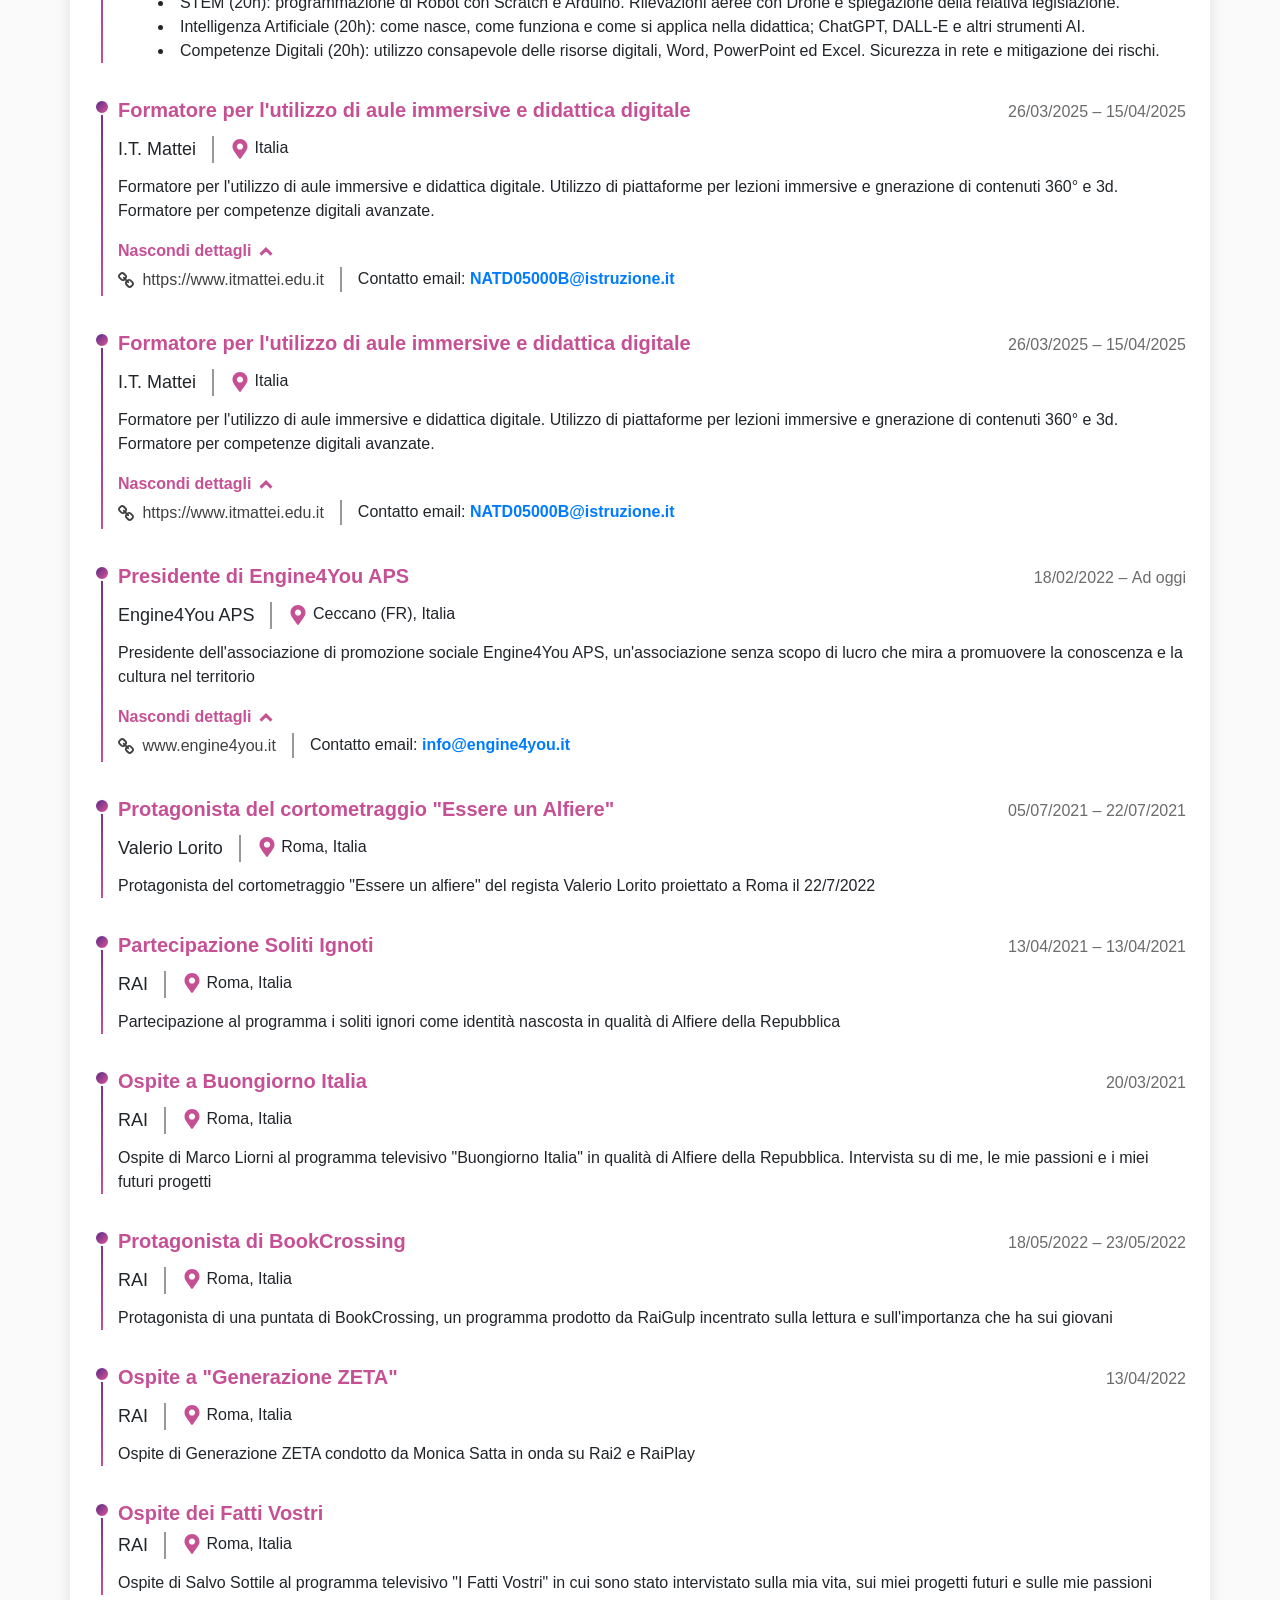
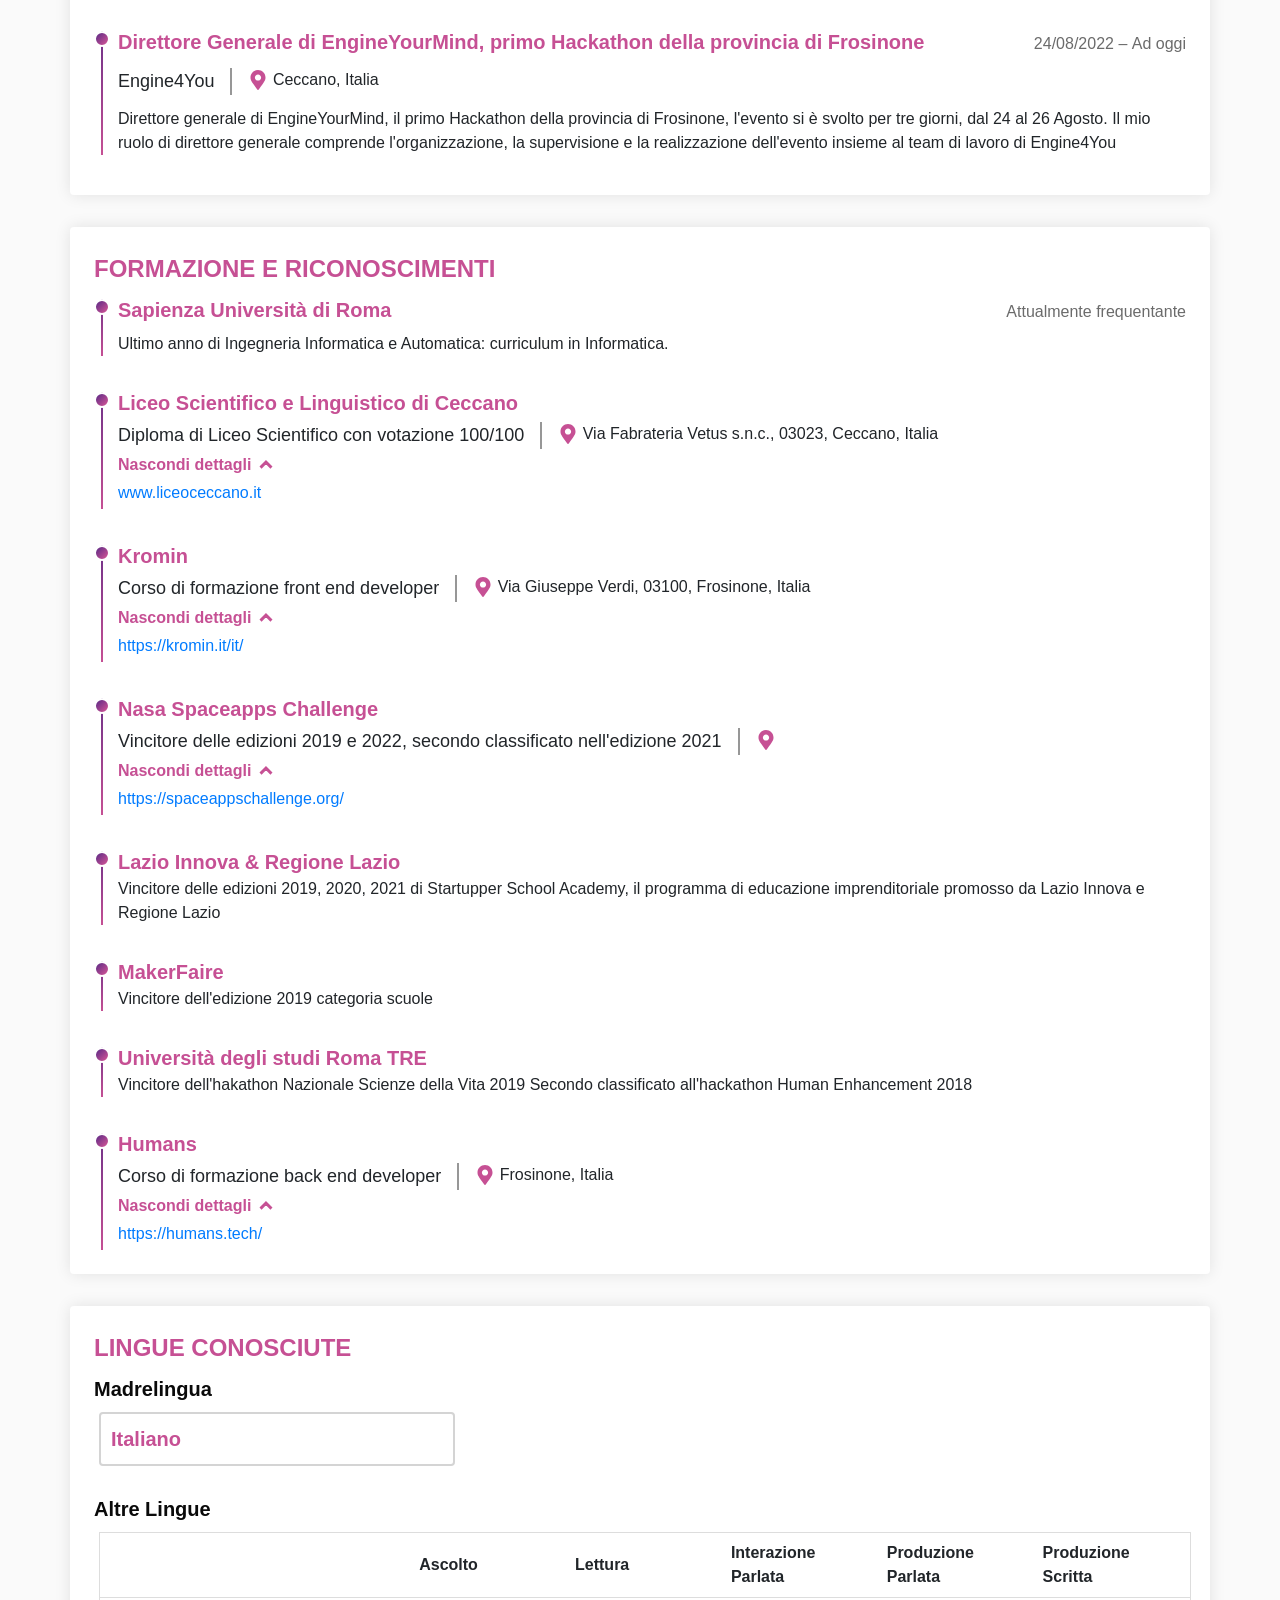
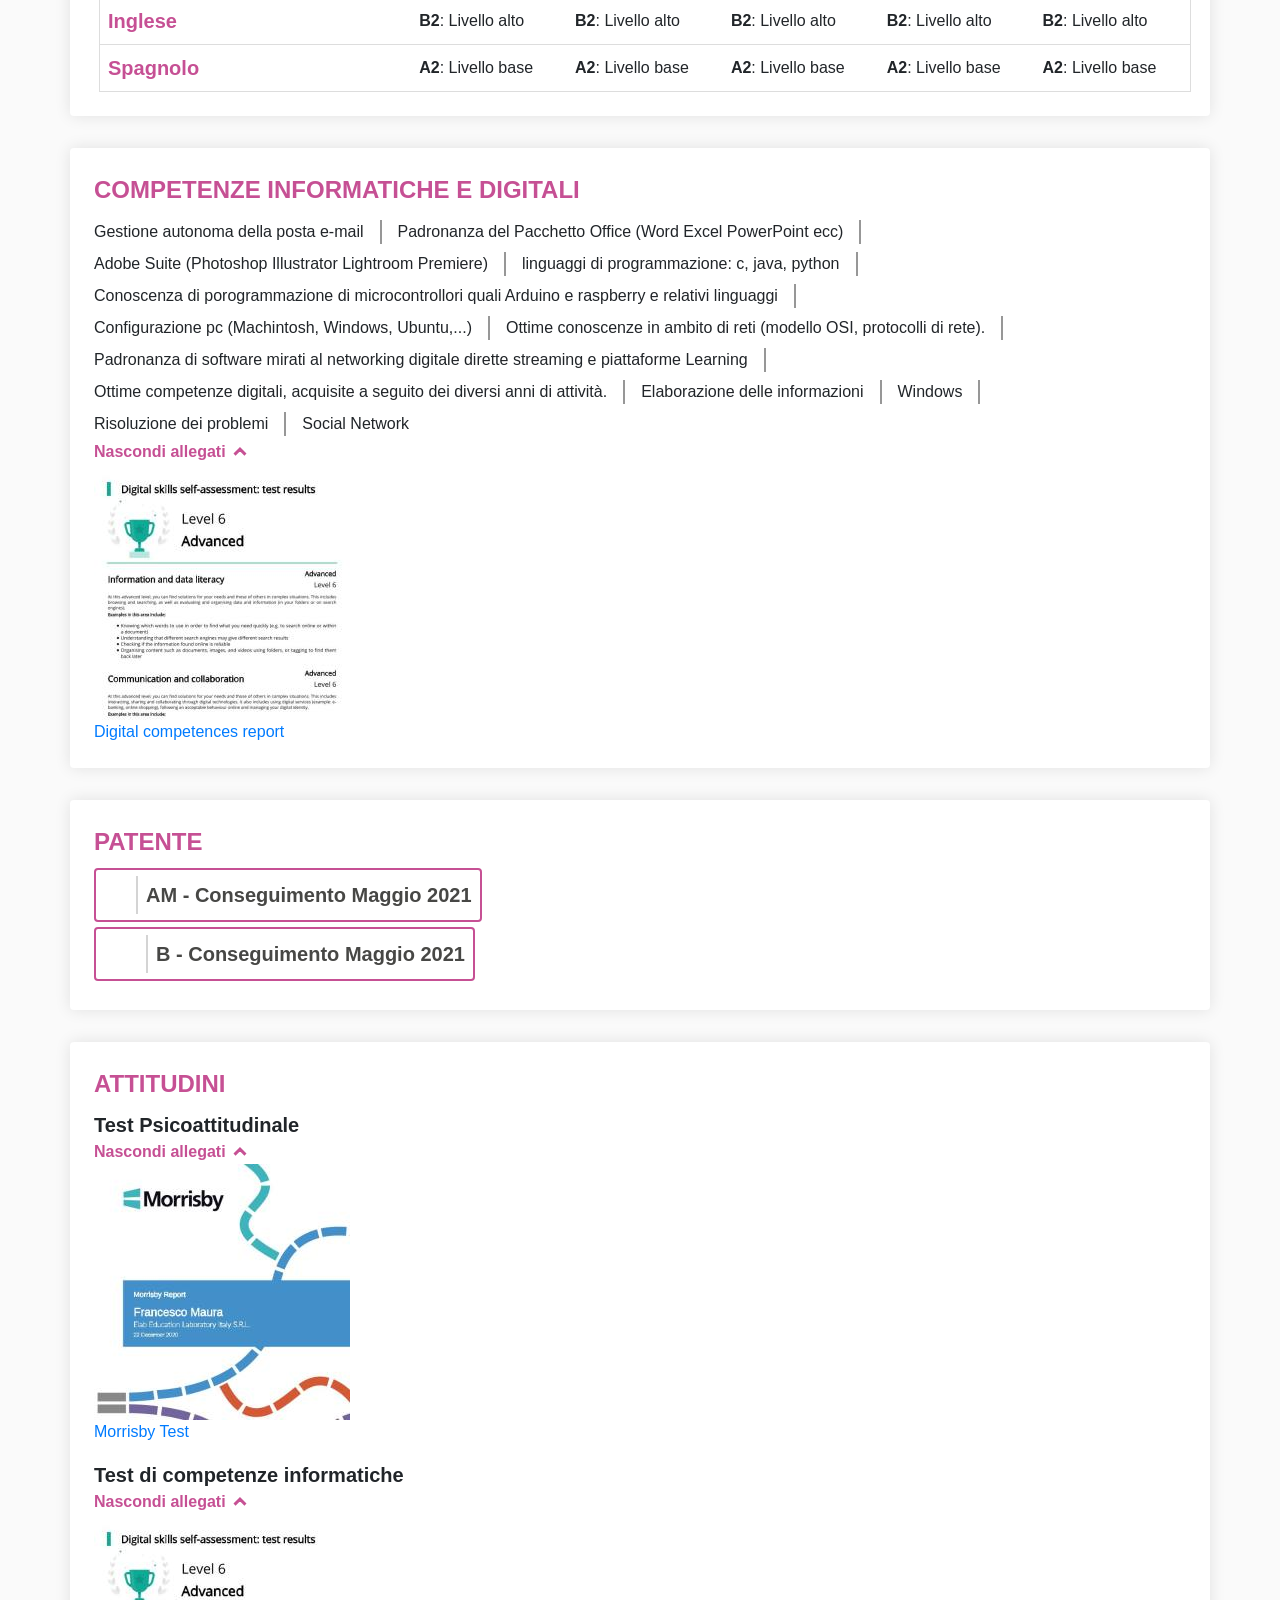
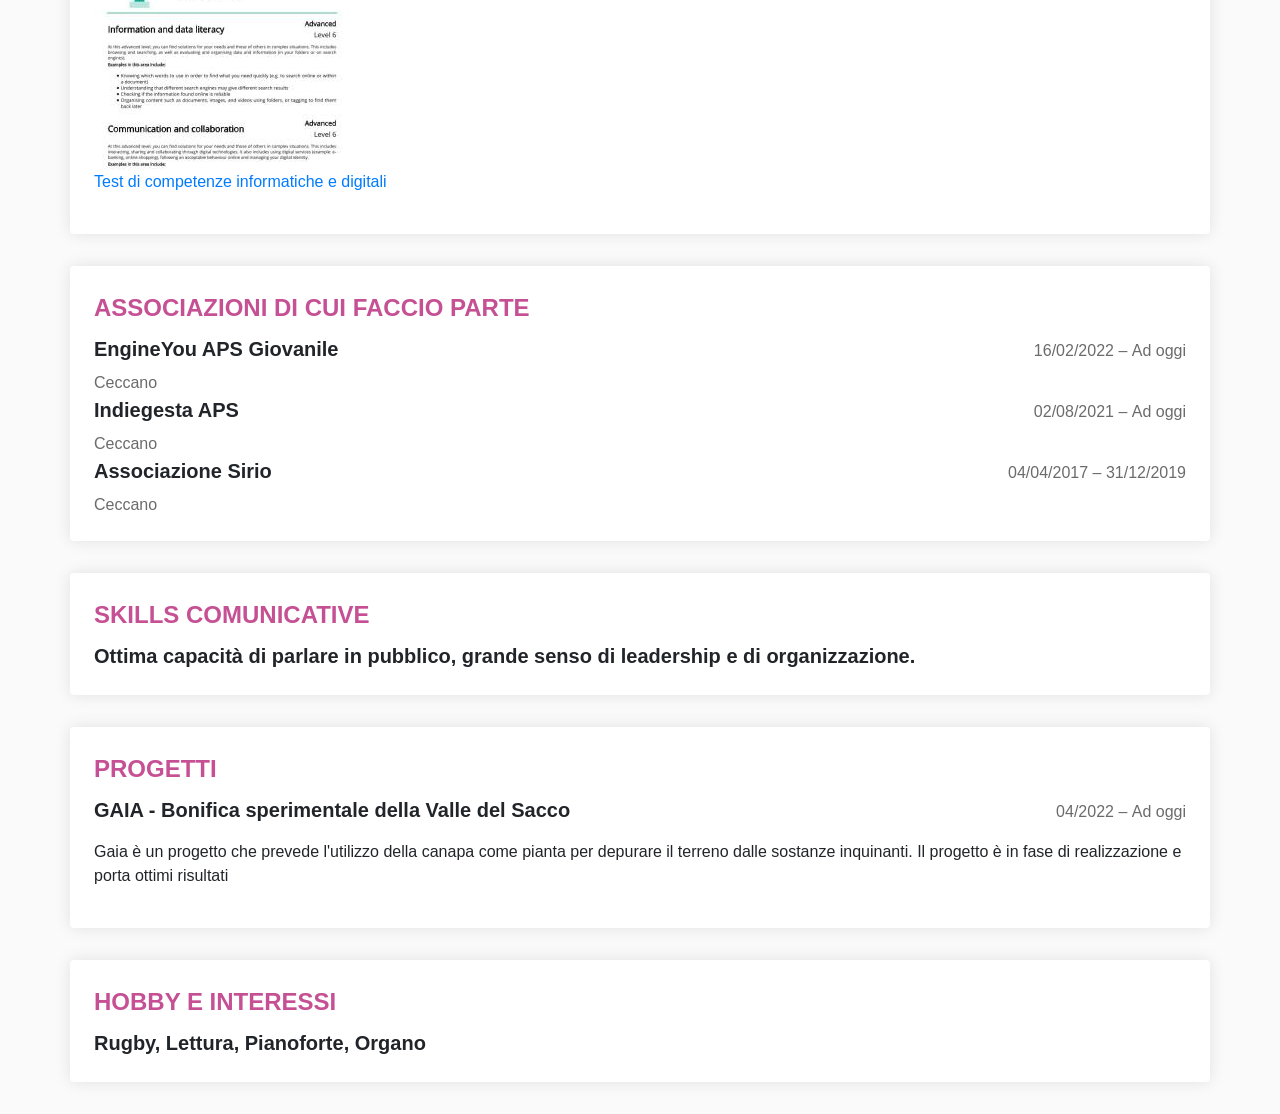
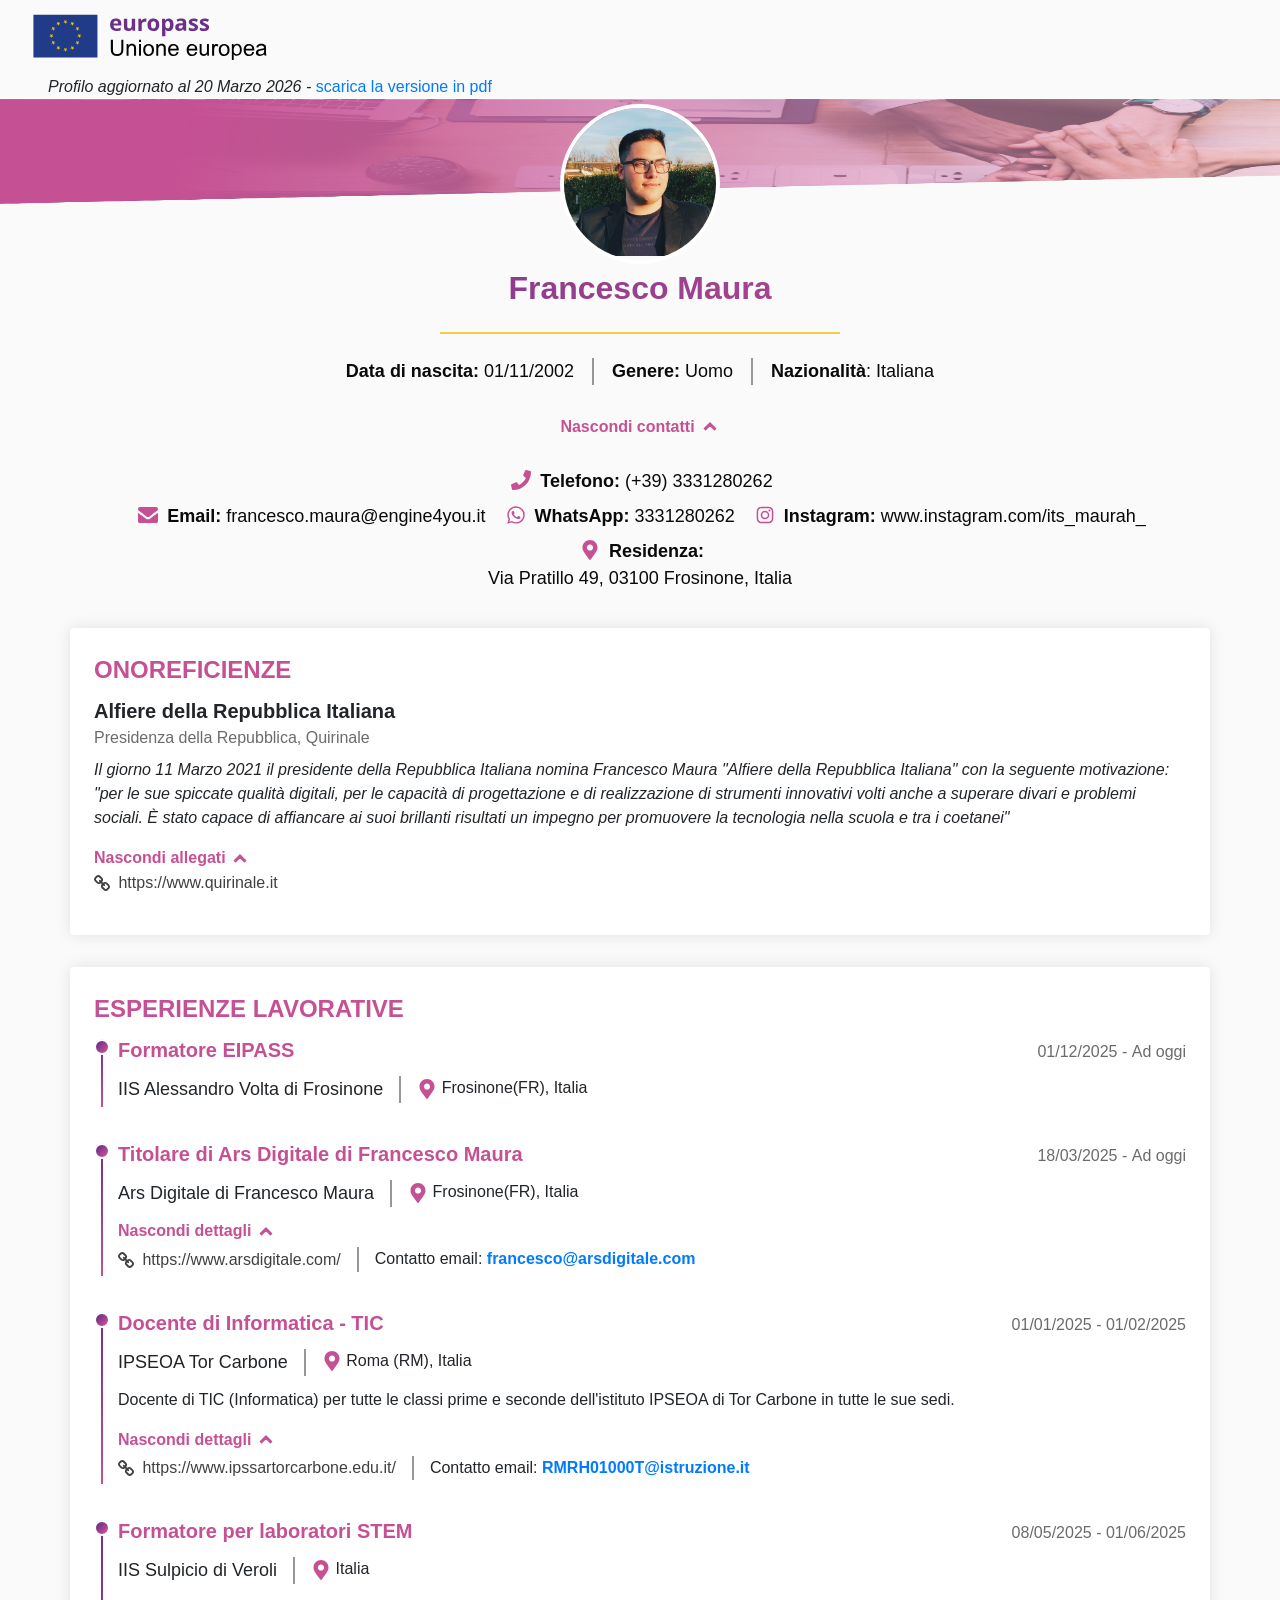
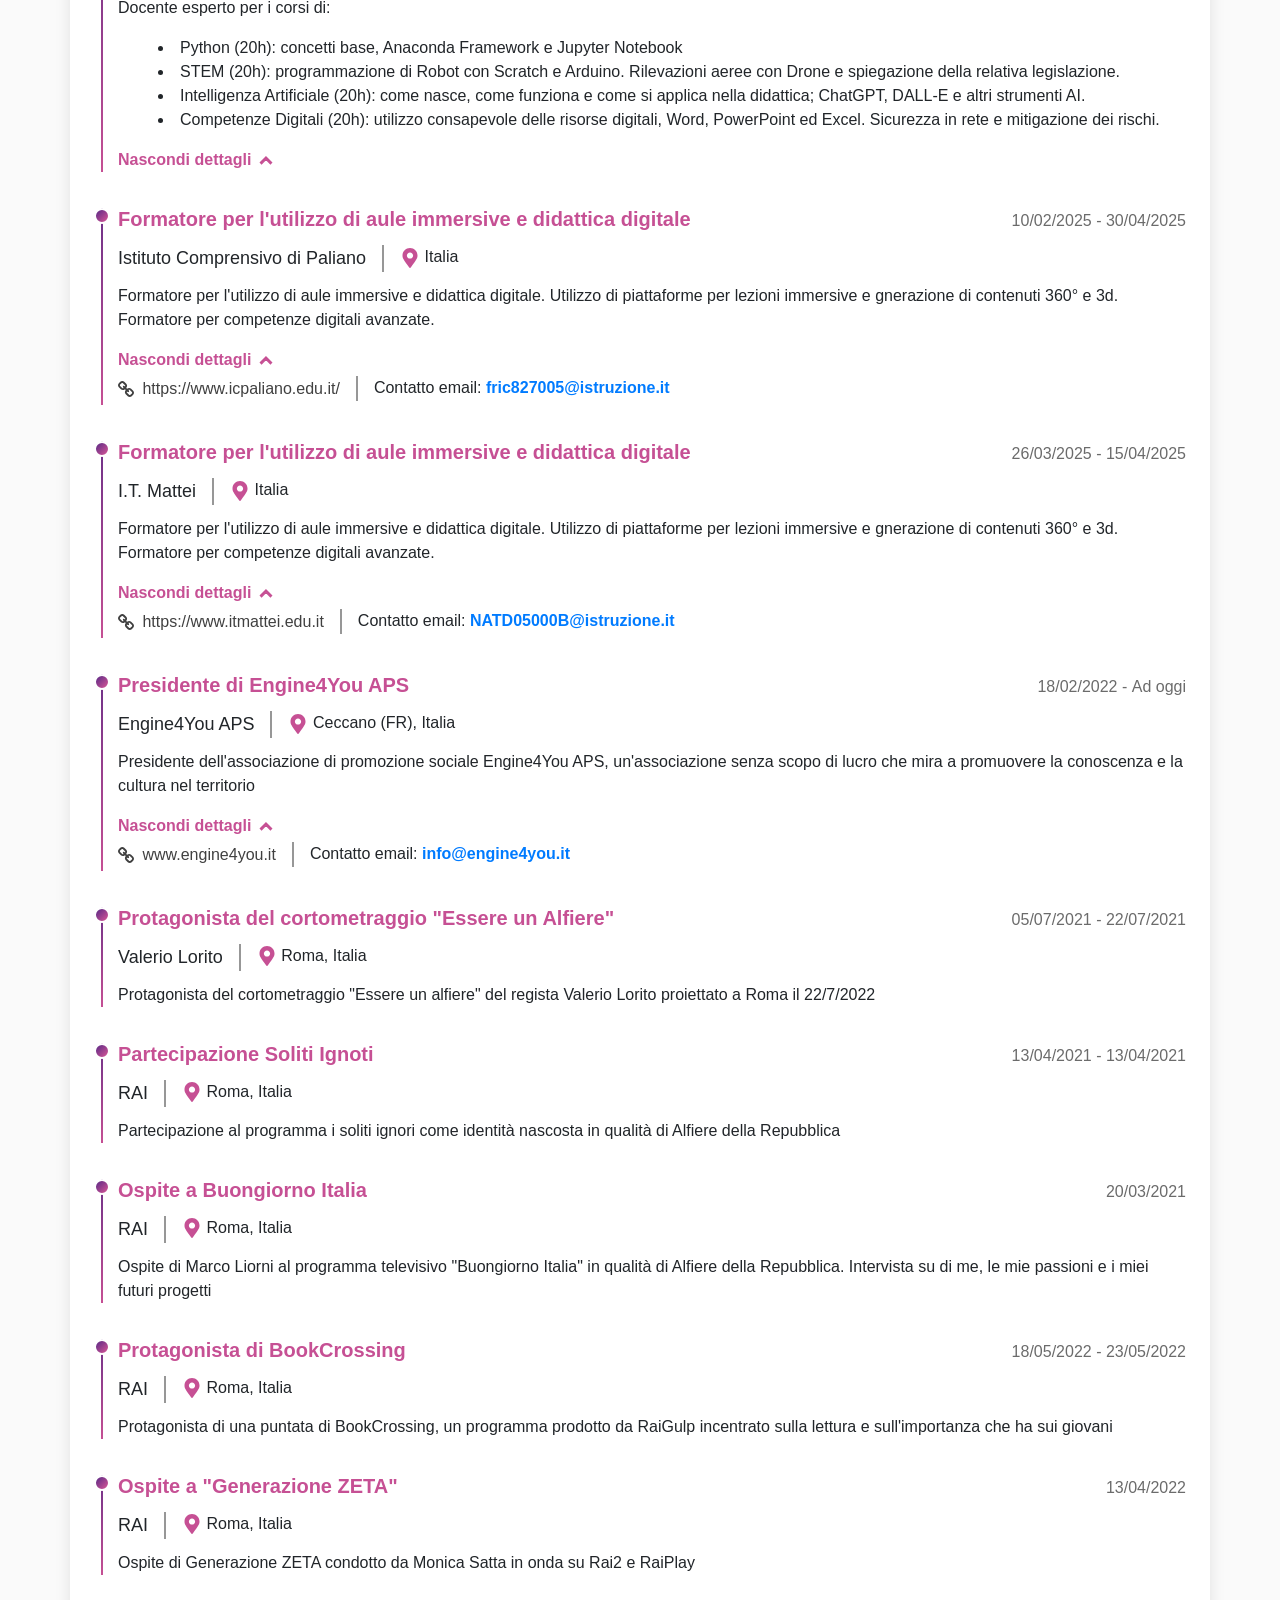
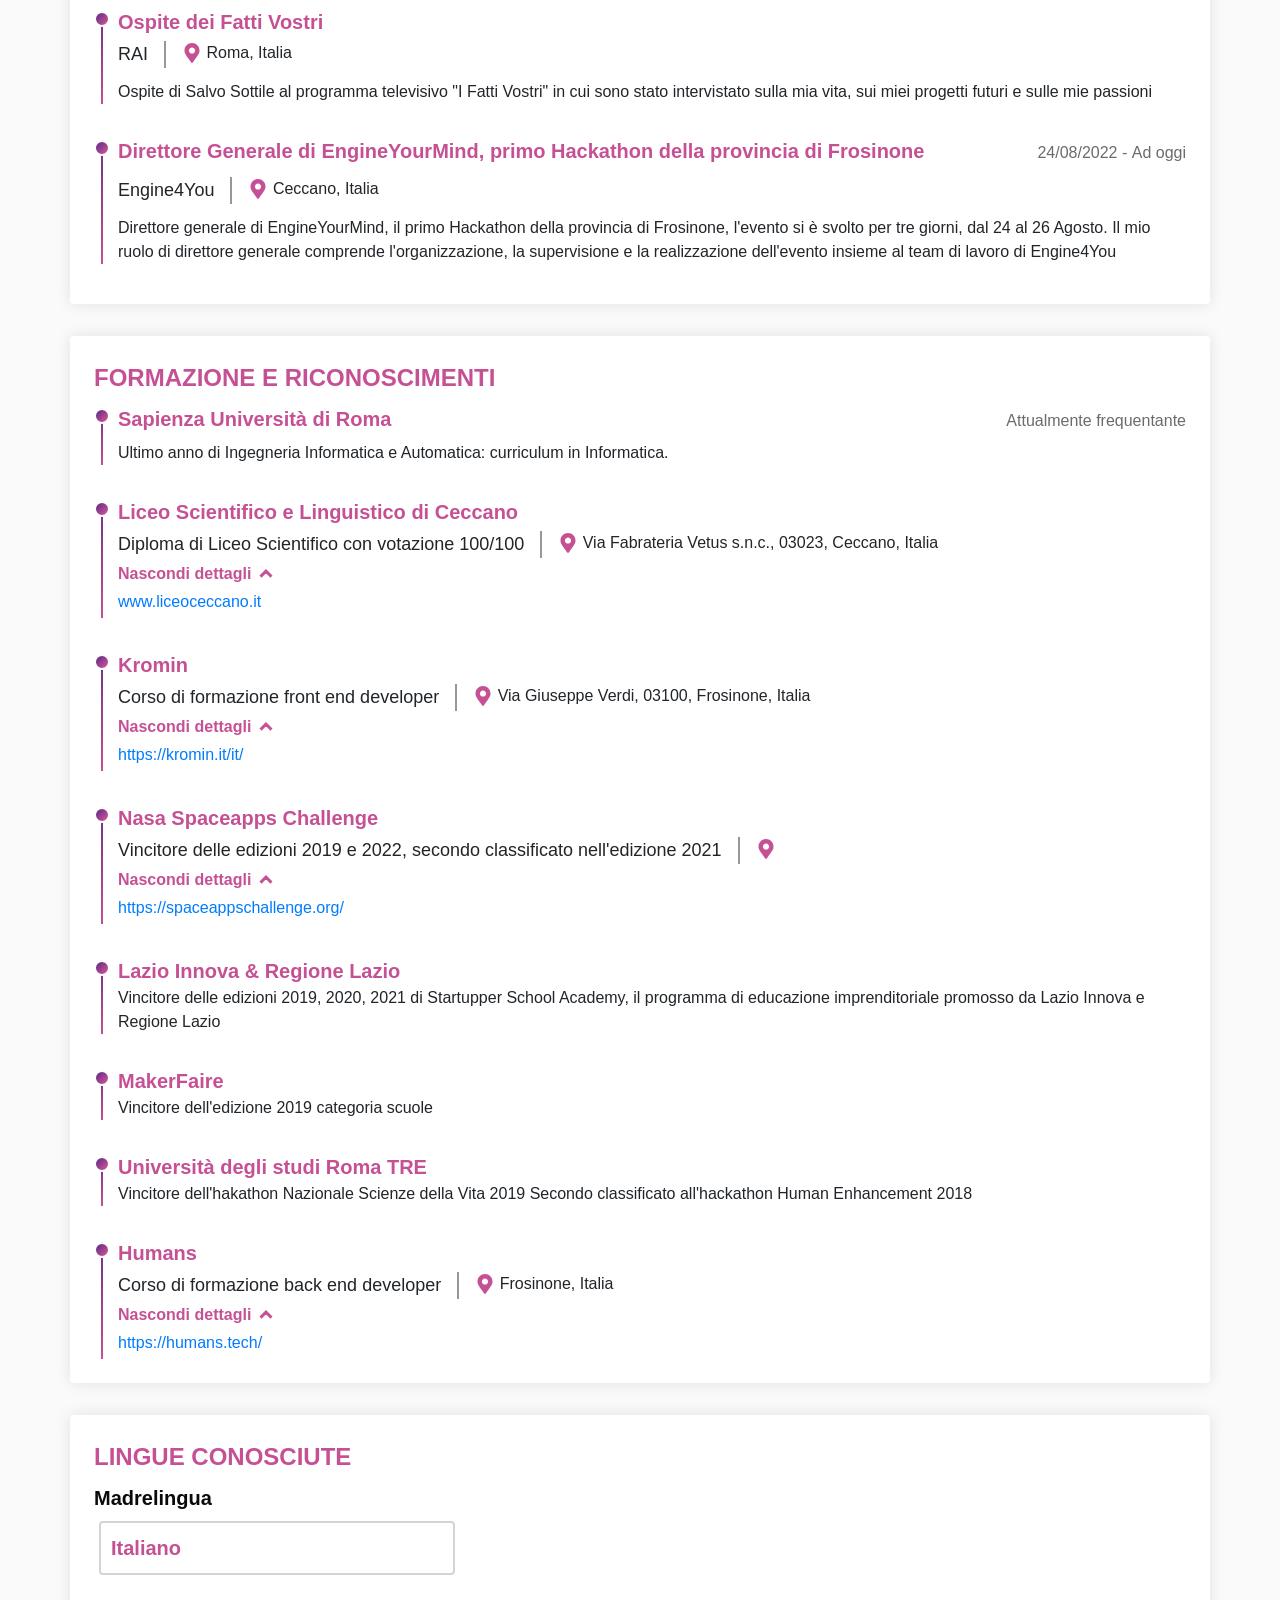
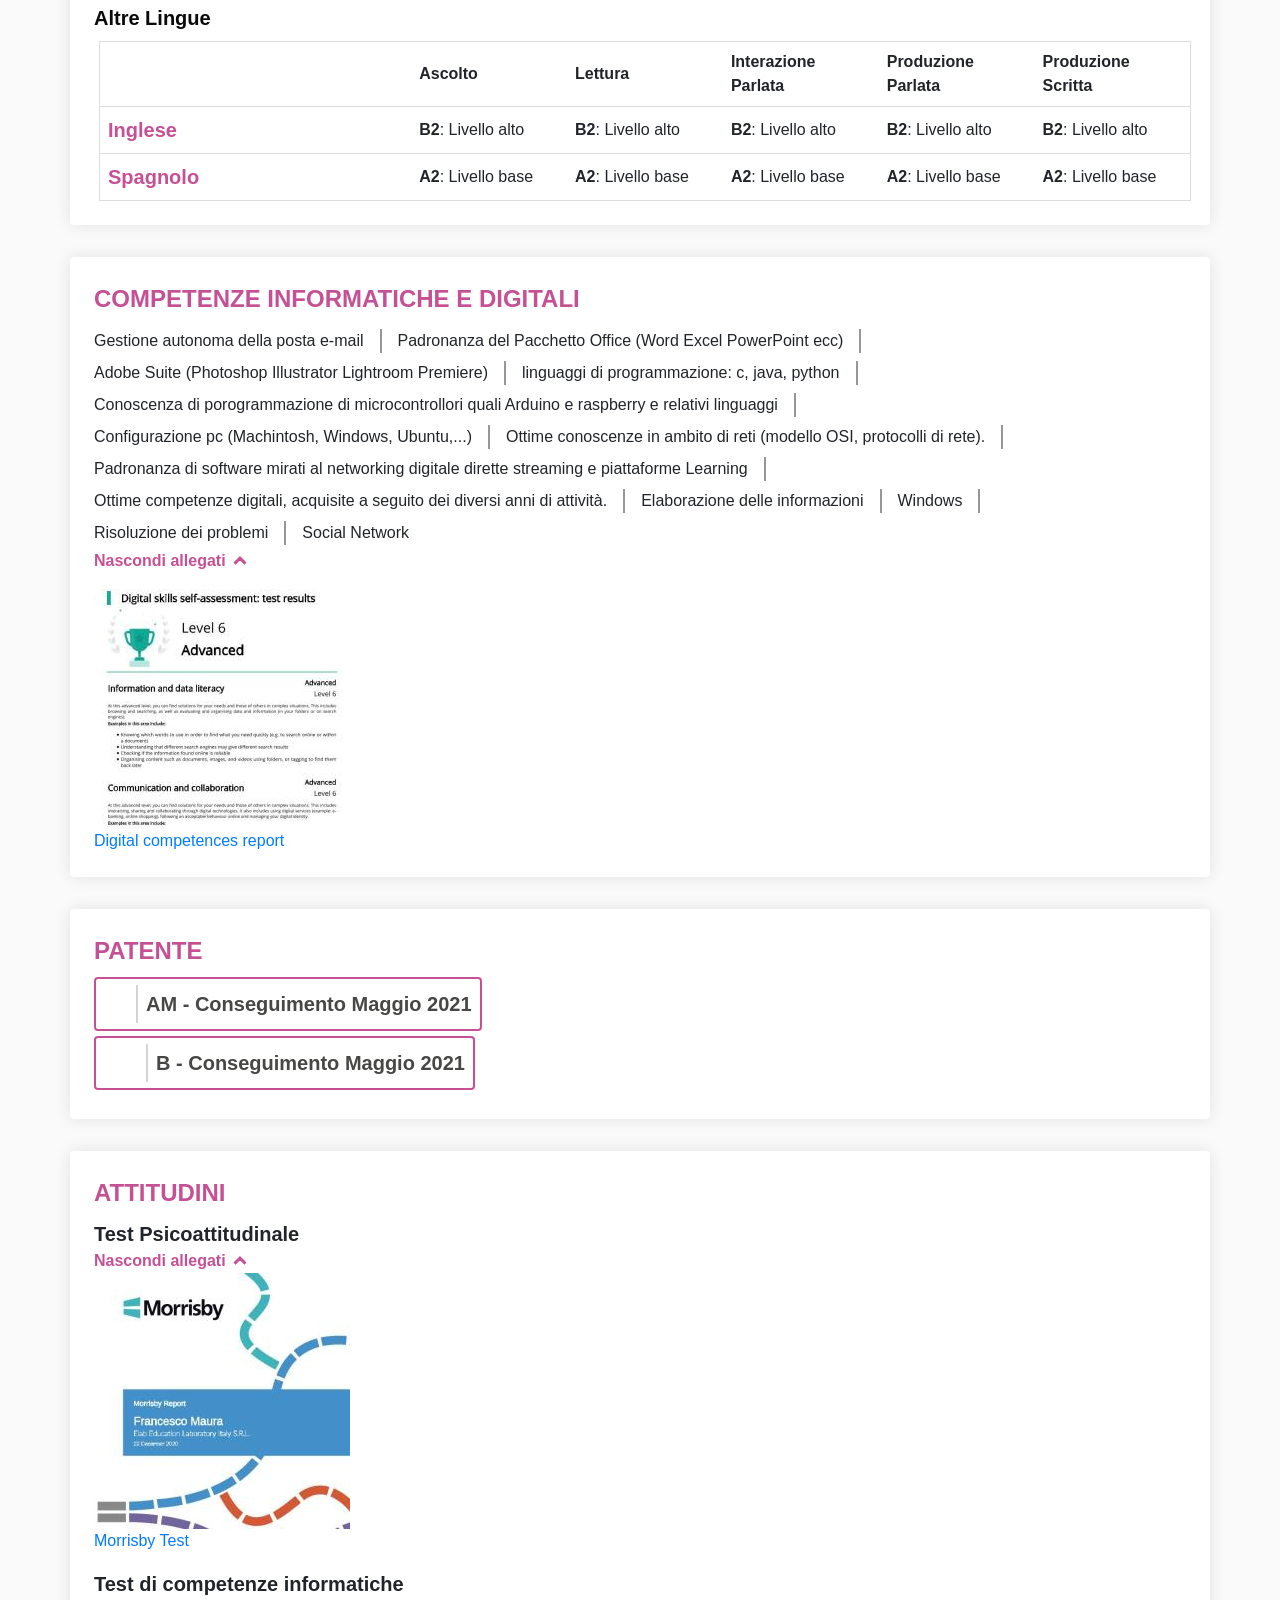
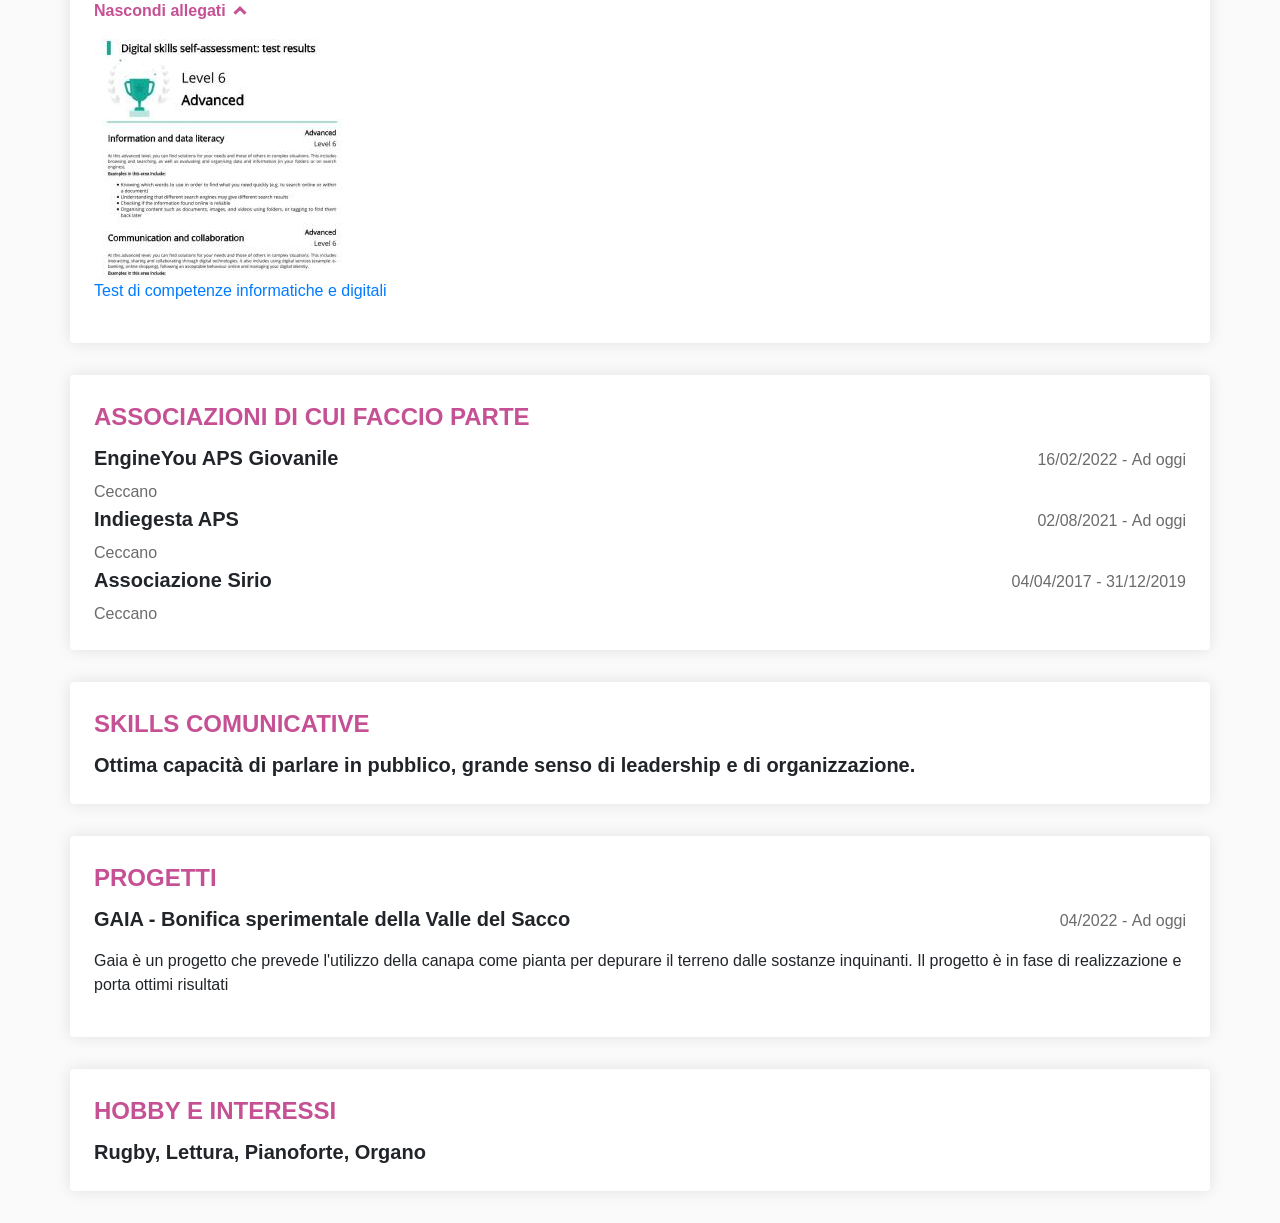
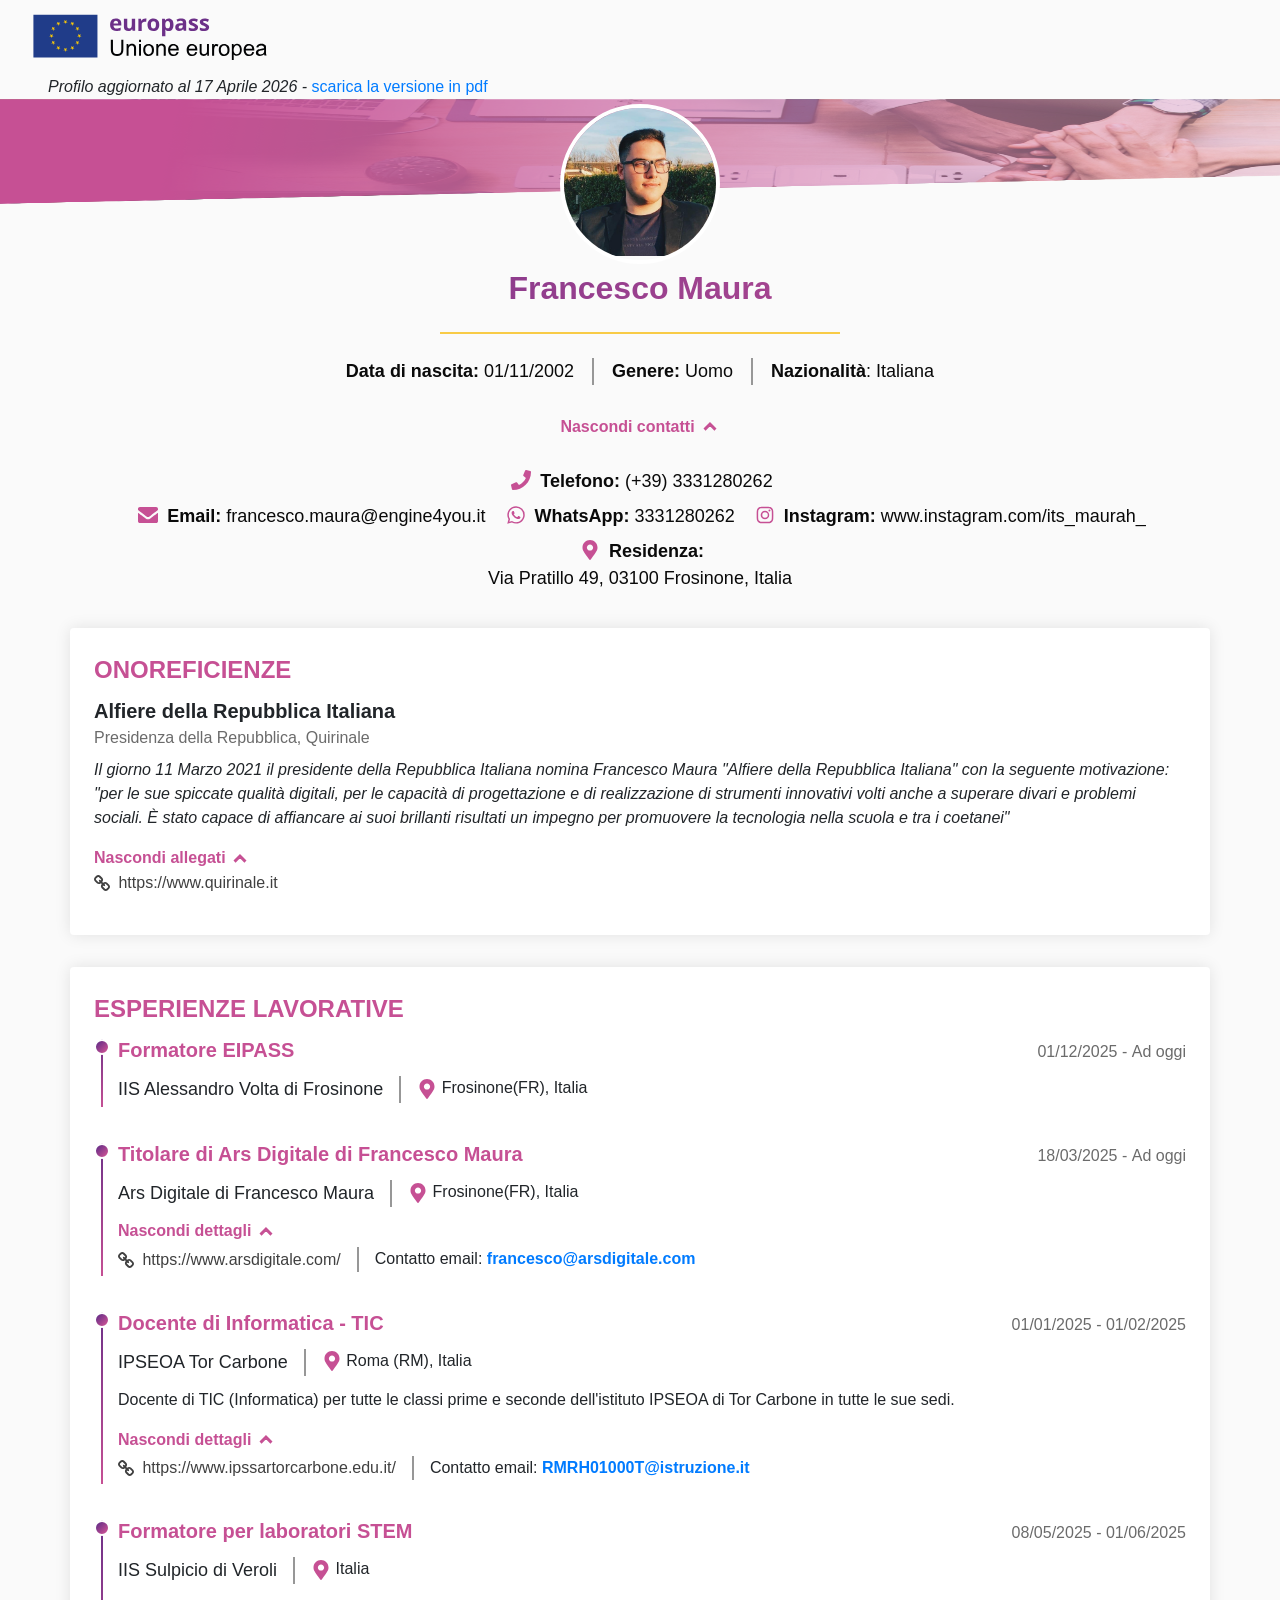
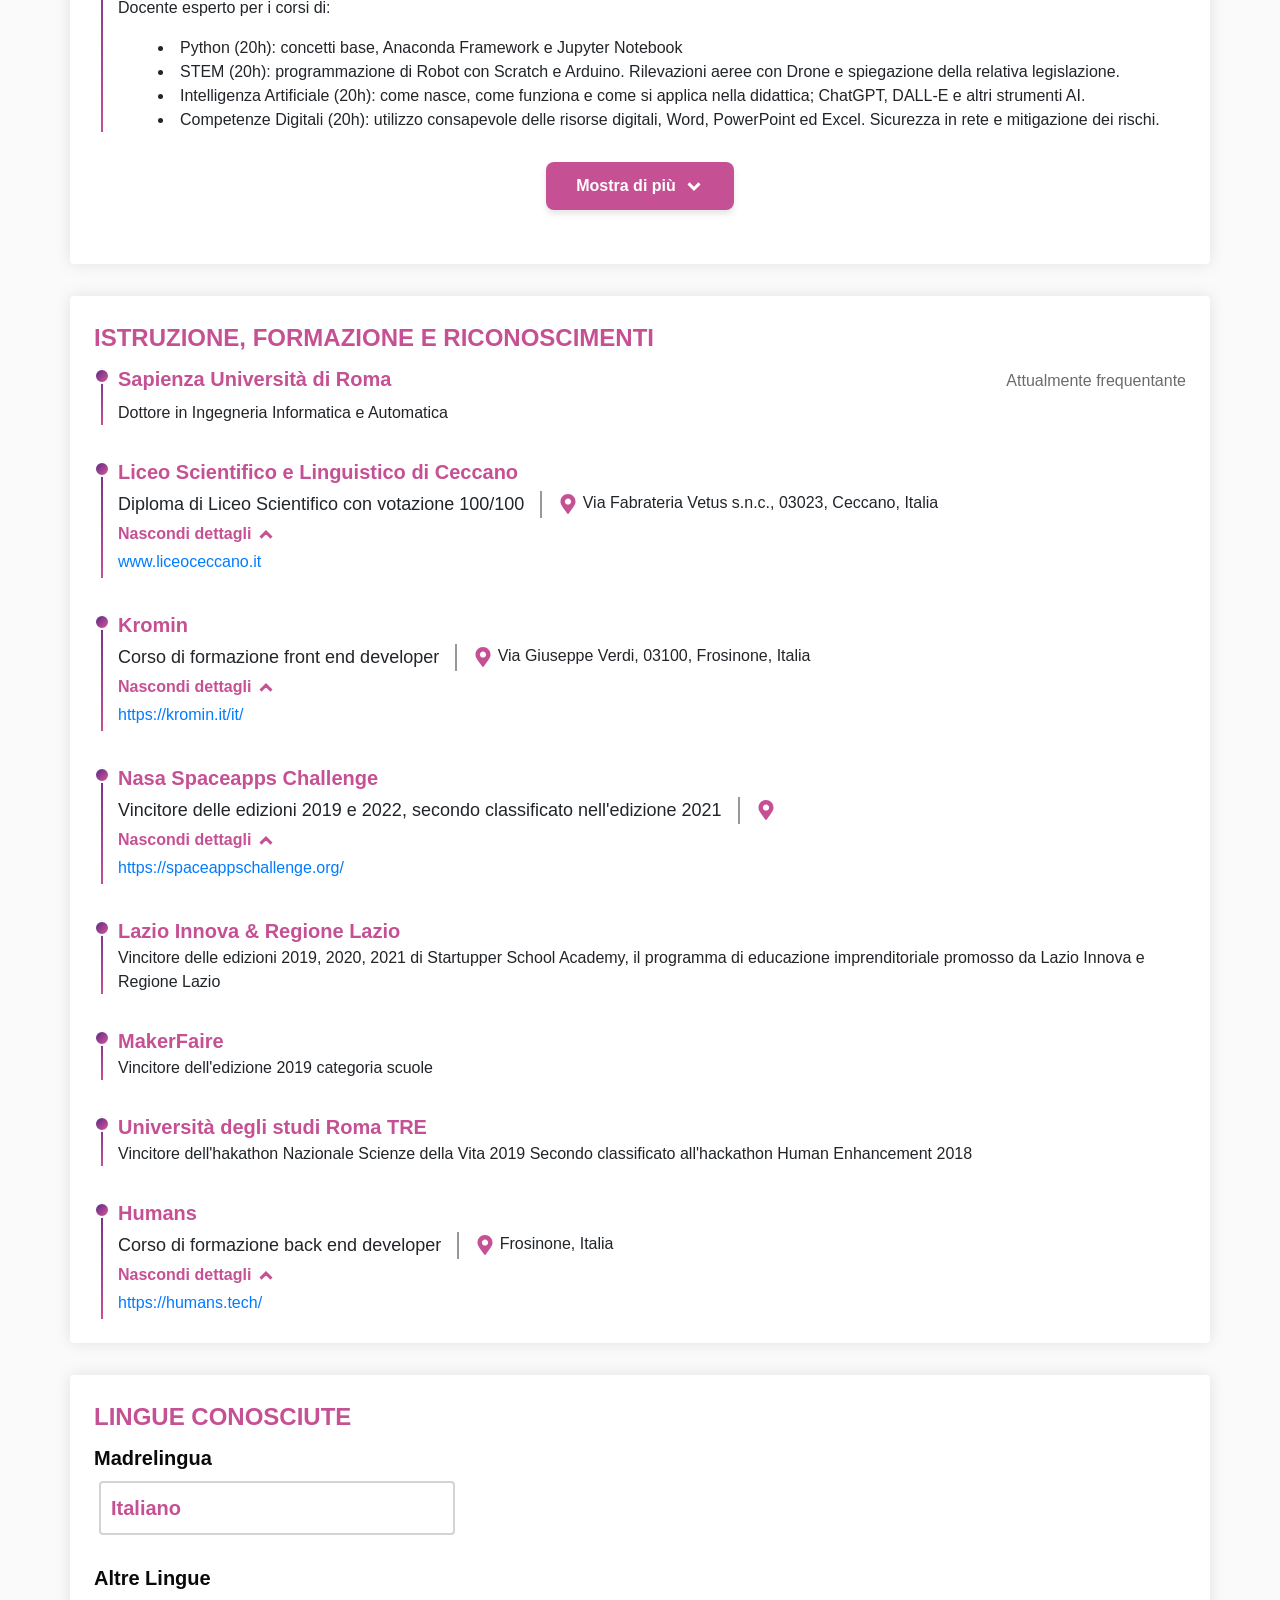
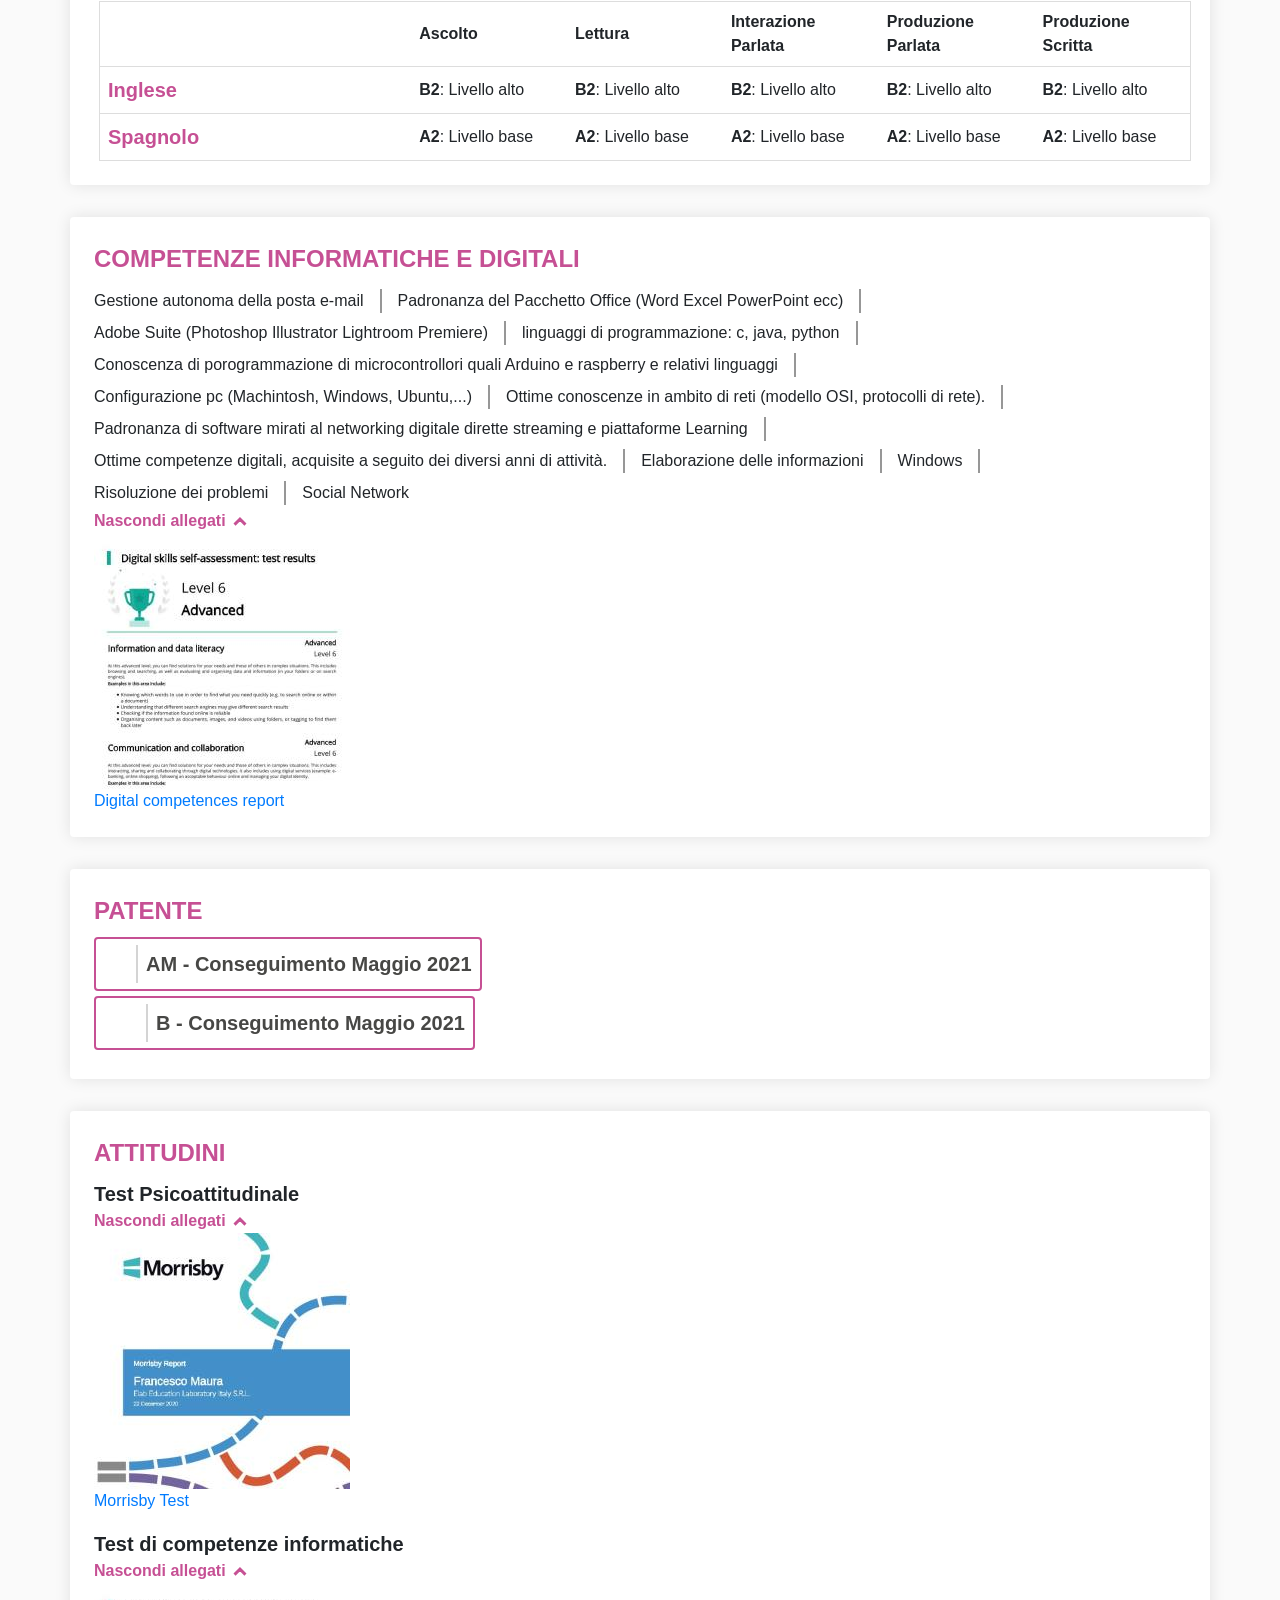
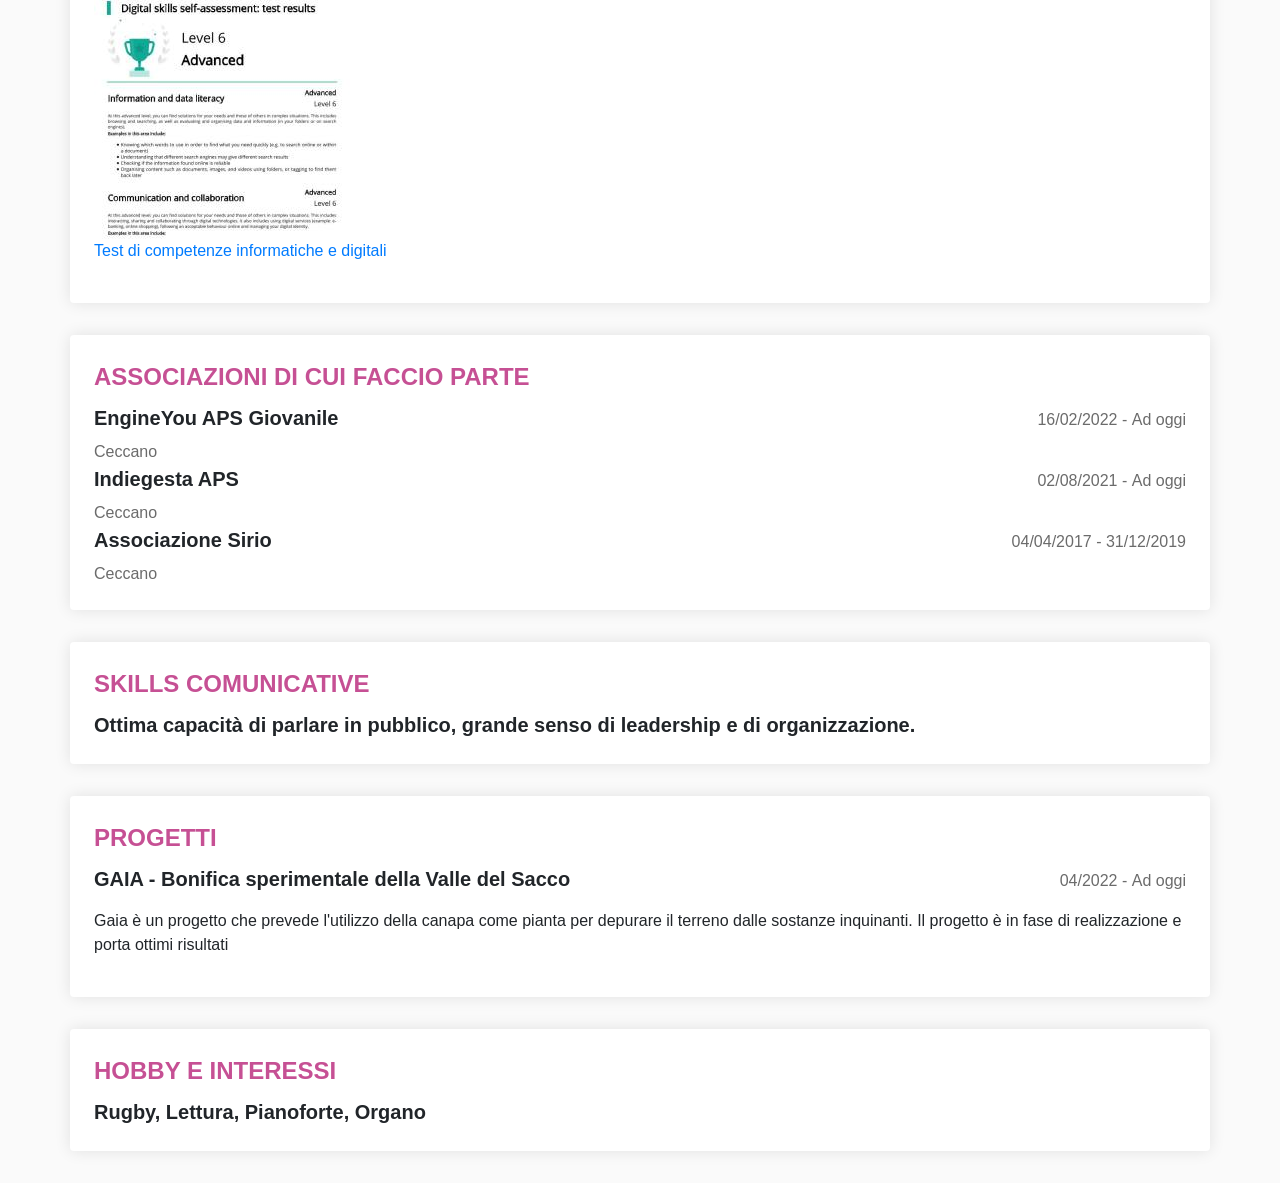
